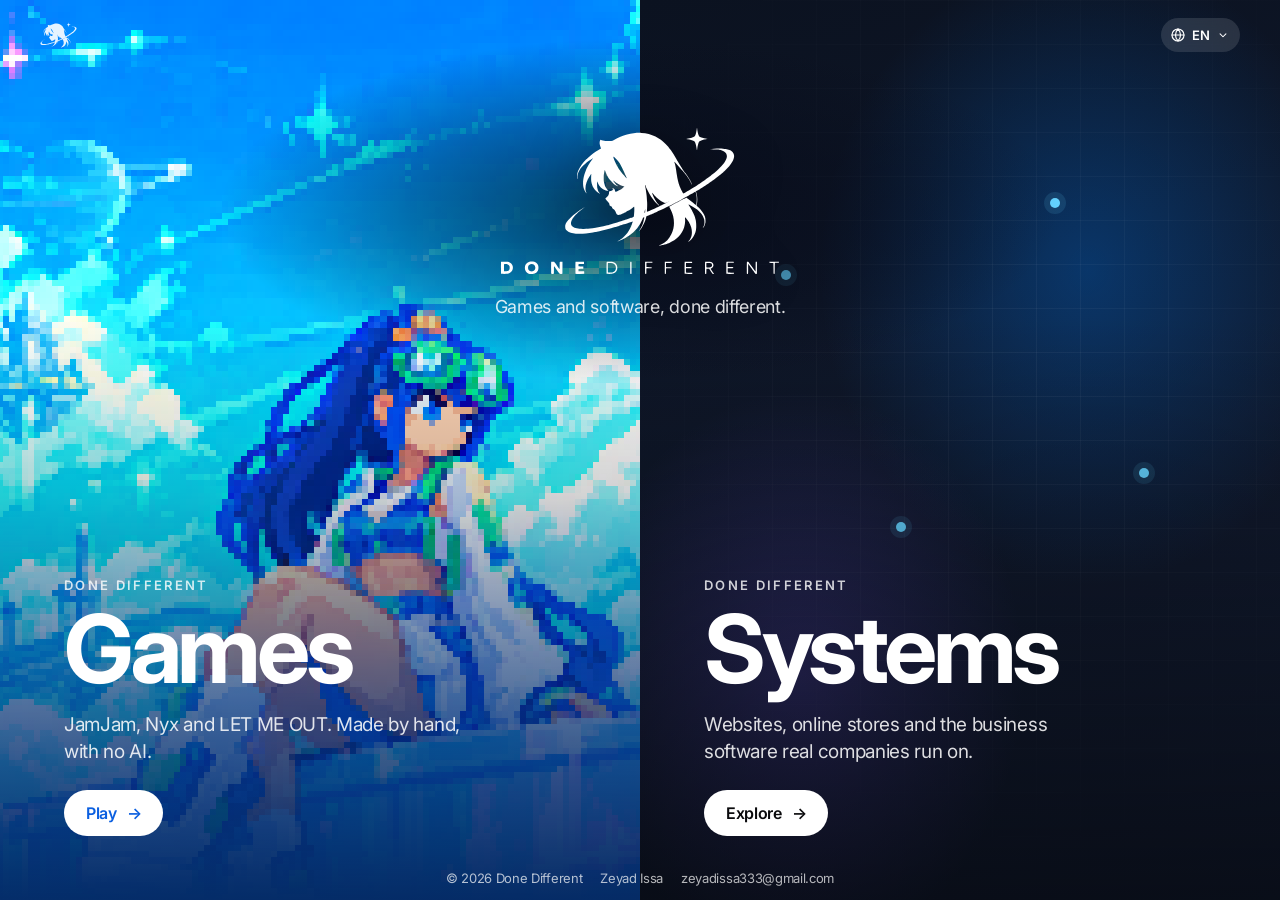
==== index.html @ 12258748 "Initial commit" ====
<!DOCTYPE html>
<html lang="en" dir="ltr">
<head>
<meta charset="utf-8">
<meta name="viewport" content="width=device-width, initial-scale=1">
<title>Done Different — Games and business software</title>
<link rel="alternate" hreflang="en" href="https://donedifferent.net/"><link rel="alternate" hreflang="ar" href="https://donedifferent.net/ar/"><link rel="alternate" hreflang="pl" href="https://donedifferent.net/pl/"><link rel="alternate" hreflang="x-default" href="https://donedifferent.net/"><meta property="og:locale" content="en_US"><meta property="og:locale:alternate" content="ar_AR"><meta property="og:locale:alternate" content="pl_PL"><script type="application/ld+json">{"@context": "https://schema.org", "@type": "ProfessionalService", "name": "Done Different", "url": "https://donedifferent.net/", "image": "https://donedifferent.net/og.png", "email": "zeyadissa333@gmail.com", "founder": {"@type": "Person", "name": "Zeyad Issa", "sameAs": ["https://www.linkedin.com/in/zeyad-issa", "https://github.com/ZiadIssa"]}, "areaServed": "Worldwide", "knowsLanguage": ["en", "ar", "pl"], "sameAs": ["https://www.linkedin.com/in/zeyad-issa", "https://github.com/ZiadIssa", "https://zeissa.itch.io"]}</script><link rel="canonical" href="https://donedifferent.net/">
<meta name="theme-color" content="#0B0B0D">
<meta name="description" content="Done Different is a studio that makes video games and the software real businesses run on. Choose a side: games, or websites and business systems.">
<meta property="og:type" content="website">
<meta property="og:site_name" content="Done Different">
<meta property="og:url" content="https://donedifferent.net/">
<meta property="og:title" content="Done Different — Games and business software">
<meta property="og:description" content="Video games and the software real businesses run on.">
<meta property="og:image" content="https://donedifferent.net/og.png">
<meta property="og:image:width" content="1200">
<meta property="og:image:height" content="630">
<meta property="og:image:alt" content="The Done Different logo">
<meta name="twitter:card" content="summary_large_image">
<meta name="twitter:title" content="Done Different — Games and business software">
<meta name="twitter:description" content="Video games and the software real businesses run on.">
<meta name="twitter:image" content="https://donedifferent.net/og.png">
<link rel="icon" type="image/png" href="[data-uri]">
<link rel="apple-touch-icon" href="apple-touch-icon.png">
<link rel="preconnect" href="https://fonts.googleapis.com"><link rel="preconnect" href="https://fonts.gstatic.com" crossorigin>
<link href="https://fonts.googleapis.com/css2?family=Inter:wght@400;500;600;700&family=Tajawal:wght@500;700&display=swap" rel="stylesheet">
<style>
:root{--ink:#1D1D1F;--ink-2:#6E6E73;--font:-apple-system,BlinkMacSystemFont,"SF Pro Display","Inter","Segoe UI",Roboto,Arial,sans-serif;--ar:"Tajawal","SF Arabic","Segoe UI",sans-serif;--accent:#0071E3}
*{box-sizing:border-box;margin:0;padding:0}
html,body{height:100%}
body{font-family:var(--font);background:#0B0B0D;color:#fff;-webkit-font-smoothing:antialiased;letter-spacing:-0.02em;overflow-x:hidden}
a{color:inherit;text-decoration:none}
.bar{position:fixed;top:0;left:0;right:0;z-index:20;display:flex;align-items:center;justify-content:space-between;padding:18px clamp(18px,4vw,40px)}
.bar .mk{display:inline-flex;align-items:center;gap:10px;color:#fff;opacity:.9}
.bar .mk svg{height:26px;width:auto;aspect-ratio:1567/1102;fill:currentColor}
.doors{position:relative;display:flex;min-height:100vh;min-height:100svh}
.door{position:relative;flex:1;display:flex;flex-direction:column;justify-content:flex-end;padding:clamp(28px,5vw,64px);overflow:hidden;isolation:isolate;transition:flex-grow .8s cubic-bezier(.2,.8,.2,1)}
.doors:hover .door{flex-grow:.8}.doors .door:hover{flex-grow:1.35}
.door::after{content:"";position:absolute;inset:0;z-index:-1;background:linear-gradient(180deg,rgba(0,0,0,0) 35%,rgba(0,0,0,.55));pointer-events:none}
.door .bg{position:absolute;inset:0;z-index:-2;transition:transform 1.4s cubic-bezier(.2,.8,.2,1),filter .8s}
.door:hover .bg{transform:scale(1.05)}
.g .bg{background:linear-gradient(160deg,#0A6FF4,#076BFB 45%,#0B5FE0)}
.g .bg img{position:absolute;inset:0;width:100%;height:100%;object-fit:cover;object-position:62% 40%;image-rendering:pixelated;-webkit-mask-image:linear-gradient(180deg,#000 55%,transparent);mask-image:linear-gradient(180deg,#000 55%,transparent)}
.s .bg{background:radial-gradient(60% 50% at 70% 30%,rgba(0,113,227,.35),transparent 70%),radial-gradient(50% 45% at 25% 75%,rgba(122,90,248,.25),transparent 70%),linear-gradient(165deg,#0B1220,#141E36)}
.s .grid{position:absolute;inset:0;z-index:-1;background-image:linear-gradient(rgba(255,255,255,.05) 1px,transparent 1px),linear-gradient(90deg,rgba(255,255,255,.05) 1px,transparent 1px);background-size:44px 44px;-webkit-mask-image:radial-gradient(70% 60% at 60% 40%,#000,transparent);mask-image:radial-gradient(70% 60% at 60% 40%,#000,transparent)}
.s .nodes{position:absolute;inset:0;z-index:-1}
.s .nodes i{position:absolute;width:10px;height:10px;border-radius:50%;background:#64D2FF;box-shadow:0 0 0 6px rgba(100,210,255,.12);animation:pulse 3s ease-in-out infinite}
@keyframes pulse{50%{transform:scale(1.5);opacity:.6}}
.door small{font-size:13px;font-weight:600;letter-spacing:.18em!important;text-transform:uppercase;opacity:.8}
.door h2{font-size:clamp(48px,7.4vw,104px);font-weight:700;letter-spacing:-0.045em;line-height:1;margin:8px 0 14px}
.door p{font-size:clamp(16px,1.5vw,19px);max-width:34ch;opacity:.86;line-height:1.45}
.door .go{display:inline-flex;align-items:center;gap:10px;margin-top:24px;padding:13px 22px;border-radius:999px;background:#fff;color:#0B0B0D;font-weight:600;font-size:16px;width:fit-content;transition:transform .45s cubic-bezier(.3,1.5,.5,1),box-shadow .4s}
.door .go::after{content:"→";transition:transform .4s cubic-bezier(.3,1.5,.5,1)}
.door:hover .go{transform:translateY(-2px);box-shadow:0 16px 36px -14px rgba(0,0,0,.6)}.door:hover .go::after{transform:translateX(4px)}
.g .go{color:#0B5FE0}
.center{isolation:isolate;position:absolute;left:50%;top:clamp(84px,14vh,150px);transform:translateX(-50%);z-index:5;text-align:center;pointer-events:none;width:min(92vw,560px)}
.center svg{height:clamp(96px,14vw,150px);width:auto;aspect-ratio:2555/1360;fill:#fff;filter:drop-shadow(0 12px 30px rgba(0,0,0,.35));animation:float 6s ease-in-out infinite}
@keyframes float{50%{transform:translateY(-6px)}}
.center::before{content:"";position:absolute;left:50%;top:44%;width:150%;height:180%;transform:translate(-50%,-50%);z-index:-1;background:radial-gradient(closest-side,rgba(6,10,24,.72),rgba(6,10,24,.35) 55%,transparent);pointer-events:none}
.center p{margin-top:16px;font-size:clamp(15px,1.4vw,18px);opacity:.85}
.foot{position:absolute;left:0;right:0;bottom:0;z-index:6;display:flex;justify-content:center;gap:18px;flex-wrap:wrap;padding:14px;font-size:13px;color:rgba(255,255,255,.7)}
.foot a:hover{color:#fff}
.in{animation:rise 1.1s cubic-bezier(.2,.8,.2,1) both}.in.d1{animation-delay:.12s}.in.d2{animation-delay:.24s}
@keyframes rise{from{opacity:0;transform:translateY(22px)}}
/* language dropdown */
.lang-dd{position:relative}
.lang-btn{display:inline-flex;align-items:center;gap:6px;height:34px;padding:0 10px 0 9px;border:0;border-radius:999px;background:rgba(255,255,255,.12);backdrop-filter:blur(12px);-webkit-backdrop-filter:blur(12px);font:inherit;font-size:13px;font-weight:600;color:#fff;cursor:pointer}
.lang-btn svg{width:16px;height:16px;fill:none;stroke:currentColor;stroke-width:1.8;stroke-linecap:round;stroke-linejoin:round}
.lang-btn .chev{width:14px;height:14px;transition:transform .35s}
.lang-dd.open .chev{transform:rotate(180deg)}
.lang-menu{position:absolute;top:calc(100% + 10px);right:0;min-width:180px;padding:6px;border-radius:16px;background:rgba(255,255,255,.97);color:var(--ink);box-shadow:0 24px 50px -20px rgba(0,0,0,.6);opacity:0;transform:translateY(-6px) scale(.97);transform-origin:top right;pointer-events:none;transition:opacity .25s,transform .35s cubic-bezier(.3,1.3,.5,1)}
.lang-dd.open .lang-menu{opacity:1;transform:none;pointer-events:auto}
.lang-menu a{display:flex;justify-content:space-between;gap:16px;padding:10px 12px;border-radius:11px;font-size:15px}
.lang-menu a:hover{background:#F2F2F5}.lang-menu a small{font-size:11.5px;font-weight:600;color:var(--ink-2)}
.lang-menu a[aria-current="true"]{background:#EEF4FF}
.lang-menu a[lang="ar"] span{font-family:var(--ar)}
.foot-lang{display:none}
@media (max-width:760px){
  .doors{flex-direction:column}
  .doors:hover .door,.doors .door:hover{flex-grow:1}
  .door{min-height:56svh;padding-top:120px}
  .center{position:relative;left:auto;top:auto;transform:none;margin:0 auto;padding:96px 0 26px;pointer-events:auto}
  .doors{min-height:0}
  .foot{position:static;background:#0B0B0D}
}
@media (prefers-reduced-motion:reduce){*{animation:none!important;transition:none!important}}
</style>
<script>window.DD_MAIL={"url": ""}</script></head>
<body>
<svg width="0" height="0" style="position:absolute" aria-hidden="true"><defs><symbol id="dd-mark" viewBox="0 0 1567 1102"><path fill="currentColor" fill-rule="evenodd" d="M869.5 1084.1C868.9 1083.0 872.8 1080.0 875.0 1080.0C875.8 1080.0 877.8 1079.3 879.4 1078.5C880.9 1077.7 882.7 1077.0 883.4 1077.0C884.0 1077.0 888.3 1075.0 893.0 1072.7C931.2 1053.5 961.7 1020.9 981.4 978.2C998.2 941.7 1004.3 915.2 1004.4 878.5C1004.5 834.0 995.6 800.1 970.7 750.1L961.5 731.8L964.5 729.4C966.2 728.1 967.9 727.0 968.3 727.0C968.8 727.0 974.6 723.7 981.3 719.8C988.0 715.8 1015.1 701.7 1041.5 688.4C1067.9 675.2 1092.7 662.7 1096.5 660.7C1100.3 658.7 1107.1 655.5 1111.4 653.5C1119.1 650.1 1119.4 650.0 1121.9 651.7C1125.6 654.1 1141.4 666.4 1149.1 672.9C1156.5 679.2 1174.0 693.4 1190.2 706.4C1196.1 711.1 1201.8 715.0 1202.9 715.0C1205.3 715.0 1207.5 706.7 1209.5 689.3C1212.3 665.2 1211.0 640.1 1205.7 617.5C1201.2 598.4 1200.5 596.0 1199.2 596.0C1198.4 596.0 1195.1 597.6 1191.9 599.5C1188.6 601.4 1185.7 603.0 1185.5 603.0C1185.3 603.0 1180.6 605.7 1175.1 609.0C1169.5 612.3 1164.8 615.0 1164.5 615.0C1164.3 615.0 1160.8 616.9 1156.8 619.3C1152.8 621.7 1148.8 623.9 1148.0 624.3C1147.2 624.7 1145.6 625.6 1144.5 626.3C1143.4 627.0 1139.3 629.3 1135.5 631.5C1131.6 633.7 1127.6 636.0 1126.5 636.7C1125.4 637.4 1123.8 638.2 1123.0 638.6C1122.2 639.0 1115.7 642.8 1108.5 647.0C1095.9 654.4 1081.3 662.5 1062.5 672.5C1040.9 683.9 1036.3 686.4 1033.5 688.0C1031.8 689.0 1026.5 691.9 1021.5 694.5C1016.5 697.1 1009.3 701.0 1005.3 703.1C1001.3 705.3 980.9 715.6 959.8 726.1C924.0 744.0 905.5 752.8 873.5 767.0C866.4 770.2 856.2 774.8 851.0 777.3C838.0 783.4 833.0 785.6 822.5 790.0C817.6 792.1 805.2 797.4 795.0 801.8C784.8 806.2 772.5 811.5 767.5 813.5C755.3 818.5 754.2 819.3 753.4 823.7C753.1 825.8 752.2 829.5 751.5 832.0C750.8 834.5 749.5 839.2 748.6 842.5C747.7 845.8 746.3 850.1 745.5 852.0C744.8 853.9 742.8 859.1 741.0 863.5C739.3 867.9 737.3 872.7 736.5 874.2C735.7 875.6 735.0 877.4 735.0 878.1C735.0 879.9 722.0 905.6 715.9 915.8C708.4 928.3 700.5 939.2 692.8 947.4C684.9 955.8 683.1 955.8 689.6 947.4C701.5 932.3 715.1 906.8 721.0 889.0C722.6 883.9 723.5 881.0 727.4 867.5C730.0 858.6 735.0 833.9 735.0 830.0C735.0 827.4 732.6 827.5 727.6 830.3C724.2 832.3 723.3 833.6 719.8 842.5C696.5 901.8 654.7 953.5 596.5 995.1C583.0 1004.7 534.2 1032.0 530.5 1032.0C530.2 1032.0 527.6 1033.1 524.7 1034.5C519.7 1037.0 507.7 1041.8 497.7 1045.5C494.4 1046.6 492.5 1046.9 491.8 1046.2C491.3 1045.7 491.2 1045.0 491.7 1044.7C492.1 1044.5 496.6 1042.1 501.5 1039.5C550.5 1013.7 591.3 966.8 616.1 908.0C621.6 894.8 631.4 866.0 630.6 865.2C630.0 864.7 624.1 866.5 609.0 871.9C591.3 878.1 565.0 887.2 551.0 891.9C536.8 896.7 528.5 899.3 504.5 906.5C497.9 908.5 491.4 910.5 490.0 911.0C488.6 911.5 484.4 912.8 480.5 913.9C476.6 915.0 465.2 918.4 455.0 921.4C444.8 924.4 434.7 927.3 432.5 927.9C430.3 928.4 423.3 930.3 417.0 931.9C364.7 945.8 336.2 952.5 306.0 957.9C296.9 959.5 280.7 962.5 270.0 964.5C227.2 972.3 185.0 976.4 147.5 976.4C99.9 976.3 73.8 972.0 50.8 960.4C26.4 948.1 18.0 936.3 18.0 914.1C18.0 898.1 20.9 889.3 32.1 871.3C46.2 848.8 83.0 812.3 113.8 790.2C116.4 788.3 123.0 783.5 128.5 779.5C164.9 753.1 197.3 731.9 198.9 733.5C199.2 733.9 199.0 734.4 198.4 734.8C180.5 747.1 142.0 777.6 128.0 790.6C123.9 794.5 118.3 799.6 115.7 802.0C113.0 804.4 106.7 811.4 101.6 817.4C76.9 846.8 66.4 872.1 71.3 890.0C76.5 908.8 92.7 920.8 122.5 928.0C142.8 932.9 149.7 933.5 185.5 933.4C219.8 933.2 230.6 932.5 267.0 927.6C299.9 923.2 355.4 912.0 399.5 900.8C403.9 899.7 409.8 898.2 412.5 897.5C415.2 896.8 421.3 895.2 426.0 893.8C430.7 892.4 437.4 890.5 441.0 889.5C455.8 885.4 490.5 875.1 501.5 871.5C503.7 870.8 510.2 868.7 516.0 866.9C531.4 862.2 575.2 847.7 585.0 844.0C589.7 842.3 595.3 840.3 597.5 839.5C604.4 837.2 616.4 833.0 618.5 832.1C619.6 831.6 623.6 830.2 627.5 829.0C641.3 824.5 640.4 825.8 642.0 807.5C644.7 777.4 645.0 771.3 644.9 753.2C644.7 731.9 644.3 730.6 639.2 735.2C636.4 737.8 621.9 748.1 609.0 756.7C604.9 759.4 595.2 765.2 587.5 769.5C579.8 773.7 573.0 777.6 572.5 778.0C570.0 779.9 541.0 794.4 531.4 798.5C514.0 805.9 503.5 808.1 496.1 806.0C487.5 803.6 483.4 798.4 476.9 782.2C470.1 764.9 465.3 758.7 453.8 751.9C446.8 747.8 443.0 743.1 443.0 738.6C443.0 734.0 441.3 732.2 432.0 727.5C421.8 722.2 419.0 718.4 419.0 709.4C418.9 701.5 416.0 696.7 403.1 683.5C390.4 670.7 383.0 661.1 383.0 657.4C383.0 656.2 384.1 654.5 385.4 653.7C393.4 648.4 405.2 635.8 409.9 627.5C415.2 618.2 417.5 605.6 415.1 599.5C414.1 597.1 415.5 594.0 417.5 594.0C419.9 594.0 439.8 587.2 442.7 585.3C452.6 579.2 457.1 573.0 451.7 573.0C450.4 573.0 448.9 573.5 448.2 574.2C446.2 576.2 445.7 574.3 447.2 569.8C449.1 564.1 450.8 564.0 458.9 569.4C465.6 573.8 465.9 574.2 468.9 581.9C470.6 586.3 472.0 591.3 472.0 593.0C472.0 597.5 473.6 597.5 485.6 593.4C497.9 589.3 509.1 583.9 516.5 578.6C519.2 576.6 522.1 575.0 522.9 575.0C525.5 575.0 537.5 566.1 542.3 560.6C545.0 557.5 548.5 554.6 550.5 553.9C552.4 553.2 554.0 552.0 554.0 551.3C554.0 549.8 553.5 549.6 539.0 544.3C514.8 535.6 484.8 518.3 463.3 500.8C452.2 491.8 451.0 493.2 459.5 505.6C466.4 515.7 484.2 535.5 491.0 540.5C496.1 544.3 497.5 547.9 493.5 547.2C490.7 546.7 471.1 534.7 462.2 528.1C454.9 522.6 434.2 501.6 424.7 489.9C408.7 470.4 388.6 431.6 379.4 402.6C377.3 395.7 375.8 400.0 370.4 430.5C367.9 444.1 367.7 447.9 367.6 471.0C367.5 488.7 367.9 498.3 368.8 502.5C375.0 530.7 377.6 539.5 383.0 550.5C388.3 561.2 400.6 578.4 406.6 583.3C414.1 589.6 405.3 589.8 386.5 584.0C351.9 573.1 324.3 546.7 313.3 514.1C307.4 496.4 306.8 498.1 307.4 529.8C307.8 551.3 308.3 558.1 309.9 565.0C314.0 582.9 320.3 597.4 327.7 606.1C334.9 614.6 332.5 615.5 321.6 608.3C301.8 595.4 288.0 581.1 276.3 561.5C263.7 540.2 258.6 525.8 254.4 499.9C252.8 489.7 252.9 454.6 254.6 440.8C255.4 434.8 254.1 434.6 250.3 440.3C248.8 442.7 244.1 449.8 239.9 456.1C215.2 493.0 202.0 531.9 202.0 567.5C202.0 582.7 203.7 590.4 209.5 602.3C213.8 611.2 213.4 613.3 208.3 607.5C200.0 598.0 189.4 577.0 185.2 562.0C179.2 540.5 178.3 505.3 182.9 480.0C187.2 456.7 197.1 423.2 204.6 406.2C205.9 403.2 207.0 400.4 207.0 399.9C207.0 398.5 217.1 377.1 221.0 370.1C224.2 364.4 229.4 355.0 233.4 347.6C237.3 340.4 250.7 320.7 261.2 306.7C274.0 289.6 273.8 289.4 256.1 300.5C222.5 321.6 204.5 335.5 181.7 357.9C162.1 377.1 154.0 388.1 142.9 410.0C131.7 432.2 127.3 455.4 130.3 476.4C131.4 483.6 129.9 483.2 127.4 475.7C126.0 471.6 125.6 467.4 125.7 455.0C125.8 435.4 128.3 423.7 136.9 402.5C138.3 399.2 145.0 385.7 147.2 382.0C158.6 362.4 169.7 346.0 179.3 334.5C185.7 326.8 211.0 299.2 212.0 298.8C212.4 298.6 218.5 293.2 225.6 286.8C251.3 263.5 287.9 237.0 324.0 215.5C333.1 210.1 341.1 205.1 341.9 204.4C343.1 203.3 342.9 202.2 340.5 196.8C329.8 173.1 327.1 146.4 333.9 132.5C337.3 125.7 339.5 124.1 343.2 126.1C347.8 128.6 368.8 133.3 383.0 135.0C393.6 136.3 420.8 136.3 436.2 135.0L448.0 134.0L460.7 127.0C541.4 82.9 631.9 59.4 709.0 62.4C753.9 64.2 799.1 76.0 836.7 95.6C875.2 115.7 898.7 132.8 928.6 162.5C947.4 181.2 958.6 194.5 975.6 218.6C989.9 238.9 1012.5 275.0 1026.3 299.4C1031.2 308.3 1036.5 317.3 1038.0 319.5C1039.5 321.7 1046.1 332.5 1052.8 343.5C1066.5 366.2 1096.2 411.4 1107.6 426.9C1132.3 460.4 1153.7 495.3 1162.6 516.5C1166.5 525.9 1167.2 527.9 1166.8 529.6C1166.3 532.3 1164.8 531.8 1163.8 528.5C1158.8 512.2 1135.1 472.0 1114.7 445.2C1100.8 427.0 1096.6 421.6 1091.7 416.3C1088.8 413.1 1083.7 407.4 1080.5 403.5C1072.5 394.0 1055.6 374.9 1043.5 361.8C1029.9 347.0 1019.4 335.4 1013.9 328.9C1011.3 325.9 1008.9 323.8 1008.5 324.2C1007.7 325.0 1008.3 327.2 1013.6 345.5C1014.9 349.9 1017.7 362.3 1019.9 373.0C1023.6 391.7 1024.7 398.8 1030.5 443.0C1035.6 481.6 1044.3 516.5 1056.7 548.0C1063.3 564.7 1084.8 607.1 1089.7 613.0C1090.6 614.0 1150.7 578.8 1178.7 560.8C1184.1 557.3 1189.4 554.0 1190.5 553.4C1198.8 548.7 1245.0 518.1 1272.5 499.1C1289.8 487.2 1331.7 456.4 1340.0 449.5C1344.1 446.1 1350.2 441.1 1353.6 438.4C1406.4 395.8 1447.4 354.3 1464.7 325.9C1482.8 296.4 1487.1 280.9 1482.7 262.3C1478.8 246.2 1464.9 232.4 1445.0 224.7C1432.2 219.8 1423.5 217.3 1414.0 215.9C1411.0 215.5 1405.8 214.6 1402.5 214.0C1399.2 213.4 1380.8 212.7 1361.5 212.3C1341.9 211.9 1328.3 211.3 1330.5 210.9C1358.5 205.9 1415.9 203.5 1449.4 206.1C1465.1 207.3 1480.9 209.9 1491.5 213.0C1495.3 214.2 1499.9 215.5 1501.7 215.9C1507.1 217.3 1522.2 225.1 1527.8 229.3C1538.2 237.1 1547.1 251.7 1549.1 264.1C1554.7 297.7 1525.3 348.0 1467.9 403.0C1459.0 411.5 1449.4 420.5 1446.4 423.0C1443.5 425.5 1433.3 434.1 1423.8 442.1C1414.3 450.1 1394.6 465.5 1380.0 476.3C1365.4 487.1 1350.6 498.1 1347.0 500.7C1340.6 505.5 1294.4 536.1 1269.0 552.5C1253.1 562.8 1221.0 582.5 1212.7 587.1C1209.6 588.8 1205.8 591.4 1204.4 592.7L1201.7 595.1L1203.9 596.6C1205.0 597.4 1206.0 599.1 1206.0 600.3C1206.0 601.5 1206.6 604.5 1207.4 607.0C1213.6 626.8 1215.2 636.8 1215.8 660.0C1216.3 683.2 1215.3 696.0 1211.5 710.3C1210.1 715.6 1209.0 720.5 1209.0 721.0C1209.0 721.5 1212.9 725.6 1217.8 730.2C1239.9 751.1 1253.5 766.3 1263.8 781.9C1284.6 813.1 1290.5 830.3 1290.4 859.0C1290.3 875.9 1290.2 876.3 1285.2 892.5C1281.9 903.4 1273.9 918.1 1268.7 923.3C1264.6 927.3 1264.3 925.9 1267.9 920.0C1269.6 917.2 1271.0 914.8 1271.0 914.5C1271.0 914.3 1272.3 911.3 1274.0 907.8C1279.8 895.5 1280.2 893.4 1280.7 876.0C1281.4 852.9 1279.6 845.1 1266.8 818.0C1260.6 804.7 1253.9 795.8 1238.1 779.7C1225.5 766.8 1217.2 759.5 1207.2 752.6C1198.1 746.3 1167.0 727.6 1155.0 721.3C1148.7 717.9 1142.1 714.4 1140.3 713.4C1136.2 711.0 1135.0 712.2 1137.8 715.9C1139.7 718.4 1158.3 748.8 1164.3 759.0C1168.2 765.8 1176.5 782.8 1186.2 804.0C1189.8 811.8 1190.8 814.3 1192.6 820.5C1193.5 823.8 1194.9 828.3 1195.6 830.5C1196.2 832.7 1197.5 837.2 1198.3 840.5C1199.2 843.8 1200.3 848.3 1200.9 850.6C1207.1 874.4 1208.7 923.3 1204.0 943.5C1196.9 973.6 1192.3 984.9 1178.6 1006.0C1168.8 1021.1 1161.9 1029.1 1151.1 1038.2C1141.3 1046.4 1135.6 1049.9 1134.3 1048.6C1133.9 1048.2 1134.0 1047.6 1134.5 1047.2C1136.9 1045.5 1147.9 1032.1 1150.7 1027.4C1162.5 1007.8 1167.0 990.6 1167.0 964.3C1167.0 931.5 1158.7 903.4 1139.2 870.5C1129.2 853.7 1106.5 825.3 1104.5 827.2C1104.1 827.6 1104.4 835.7 1105.0 845.2C1106.1 860.4 1106.1 864.3 1104.6 877.0C1102.6 894.3 1099.0 912.6 1095.5 922.5C1074.3 983.1 1027.7 1030.9 961.5 1059.9C958.8 1061.1 955.1 1062.7 953.5 1063.4C951.9 1064.2 948.7 1065.4 946.5 1066.3C944.3 1067.1 940.7 1068.5 938.5 1069.3C934.6 1070.8 927.0 1073.2 922.0 1074.4C920.6 1074.8 916.1 1076.0 912.0 1077.1C904.4 1079.1 895.6 1080.8 880.0 1083.5C869.8 1085.3 870.3 1085.2 869.5 1084.1ZM742.5 783.9C743.9 782.6 744.5 757.1 743.2 755.8C742.5 755.1 741.9 756.0 741.5 758.6C740.5 764.5 737.1 781.2 736.4 783.9C735.7 786.1 735.9 786.2 738.6 785.6C740.2 785.2 742.0 784.4 742.5 783.9ZM765.8 775.5C768.7 774.1 771.2 773.0 771.5 773.0C773.5 773.0 854.1 736.7 869.0 729.0C872.0 727.5 884.2 721.8 896.0 716.4C919.2 705.9 952.3 689.3 952.8 687.9C953.0 687.4 954.0 687.0 955.0 687.0C956.0 687.0 957.2 686.5 957.5 686.0C958.3 684.7 955.5 684.7 953.2 686.0C950.7 687.3 940.7 691.7 932.0 695.3L924.5 698.3L916.5 695.5C906.8 692.1 898.7 688.2 889.7 682.4C879.1 675.6 857.1 659.0 848.2 651.1C840.7 644.5 819.3 621.5 810.7 610.8C806.9 606.0 804.1 604.4 805.5 607.8C805.9 608.7 807.3 612.9 808.7 617.0C814.3 633.8 820.7 648.1 828.9 661.8C832.1 667.2 836.5 674.7 838.8 678.7C844.4 688.3 857.0 705.1 864.3 712.7C867.5 716.1 870.0 719.4 869.8 720.1C868.9 722.7 849.1 704.5 828.2 681.8C808.4 660.2 784.1 622.2 764.7 582.5C757.2 567.2 750.0 551.3 750.0 549.9C750.0 549.5 748.6 546.2 747.0 542.7C745.4 539.1 744.0 535.7 744.0 535.2C744.0 534.7 743.3 533.6 742.4 532.9C740.9 531.7 740.8 531.9 741.2 535.5C741.5 537.7 742.7 543.8 744.0 549.0C746.6 560.2 748.8 572.5 750.0 583.0C750.5 587.1 751.4 593.2 751.9 596.5C756.8 626.1 757.9 637.0 761.1 691.9C762.3 712.4 761.7 739.0 759.3 769.9C758.9 774.9 759.1 778.0 759.7 778.0C760.2 778.0 763.0 776.9 765.8 775.5ZM576.0 470.9C575.5 469.2 574.7 467.3 574.2 466.7C573.7 466.0 572.3 463.0 571.0 460.0C569.8 457.0 567.7 452.2 566.4 449.5C560.7 436.9 558.0 430.8 558.0 430.4C558.0 430.1 555.1 423.9 551.6 416.7C548.1 409.4 544.3 401.5 543.2 399.0C542.1 396.5 539.3 390.2 537.0 385.0C534.6 379.8 532.4 375.1 532.0 374.5C531.6 373.9 528.6 368.6 525.5 362.5C507.8 328.6 491.3 307.1 468.7 288.3C464.2 284.5 459.8 280.7 458.8 279.8C457.8 278.8 456.5 278.0 456.0 278.0C452.6 278.0 459.4 300.8 469.1 321.7C471.2 326.3 473.9 332.3 475.2 335.2C478.6 343.3 488.7 362.4 493.4 369.8C495.8 373.5 498.7 378.3 499.8 380.6C504.2 389.3 530.1 423.7 546.4 442.5C552.5 449.6 568.6 467.4 572.7 471.7C575.8 474.9 577.0 474.6 576.0 470.9ZM1211.7 215.8C1211.4 214.5 1209.9 205.8 1208.5 196.5C1205.4 176.4 1200.3 157.4 1195.2 147.0C1191.7 139.8 1191.2 139.3 1184.5 135.8C1173.1 129.7 1147.9 122.6 1130.0 120.5C1121.1 119.5 1119.0 118.9 1119.0 117.5C1119.0 116.6 1120.7 115.9 1123.8 115.5C1133.9 114.2 1153.7 109.7 1165.8 106.1C1180.9 101.5 1185.4 99.6 1189.8 96.3C1197.6 90.4 1206.3 62.8 1210.4 31.1C1211.3 24.2 1212.3 18.4 1212.6 18.1C1213.7 17.0 1215.0 20.7 1215.0 25.0C1215.0 34.1 1221.3 65.0 1225.4 76.5C1231.0 92.4 1233.3 95.6 1242.0 100.0C1252.0 105.1 1288.9 114.9 1298.3 115.0C1300.0 115.1 1302.8 115.7 1304.5 116.4L1307.5 117.8L1305.0 118.7C1303.6 119.3 1299.6 120.0 1296.0 120.4C1270.6 123.2 1239.3 133.7 1233.1 141.6C1225.8 150.8 1216.9 186.0 1214.8 213.9C1214.5 217.9 1212.5 219.1 1211.7 215.8Z"/></symbol><symbol id="dd-word" viewBox="0 0 2555 150"><path fill="currentColor" fill-rule="evenodd" d="M278.0 131.1C258.5 126.0 242.4 110.9 236.8 92.6C234.3 84.3 233.9 69.8 236.0 61.0C243.9 27.8 283.1 9.3 319.8 21.6C333.7 26.2 348.6 39.2 353.8 51.2C359.7 65.2 359.1 87.4 352.4 101.7C349.4 108.0 339.2 118.8 331.7 123.7C319.0 132.0 294.2 135.4 278.0 131.1ZM18.7 130.3C17.7 129.4 17.8 21.0 18.8 21.0C39.9 20.5 76.7 21.0 80.9 21.9C90.5 23.9 104.1 31.1 110.6 37.6C136.4 63.4 128.9 107.2 96.0 123.4C82.3 130.1 76.4 131.0 46.0 131.0C31.4 131.0 19.0 130.7 18.7 130.3ZM473.2 129.7C472.1 128.4 472.4 22.8 473.5 21.0C474.0 20.2 497.1 20.6 499.7 21.5C501.1 22.0 515.9 41.6 526.5 57.0C536.7 71.9 546.8 85.3 548.6 86.3C549.8 87.0 550.0 82.5 550.0 54.6C550.0 16.3 548.5 19.8 564.7 20.2L575.5 20.5L575.5 75.5L575.5 130.5L563.3 130.8C554.3 131.0 550.9 130.7 550.1 129.8C547.4 126.4 524.8 95.5 519.5 88.0C507.9 71.3 500.7 62.0 499.5 62.0C498.4 62.0 498.1 68.5 498.1 95.6C498.1 114.0 497.8 129.6 497.5 130.1C496.5 131.5 474.4 131.2 473.2 129.7ZM693.7 129.6C693.4 128.7 693.1 104.3 693.0 75.2C693.0 30.7 693.2 22.1 694.4 21.1C696.5 19.3 768.5 19.7 770.0 21.5C770.7 22.3 771.0 26.4 770.8 32.1L770.5 41.5L746.5 41.8C733.3 41.9 722.2 42.4 721.7 42.9C720.7 43.9 720.2 60.7 721.1 62.2C721.5 62.8 730.7 63.5 743.1 63.8L764.5 64.5L764.5 74.5L764.5 84.5L743.0 85.0L721.5 85.5L720.9 95.5C720.6 101.0 720.6 106.1 720.8 106.8C721.1 107.7 727.1 108.0 746.0 108.0C766.0 108.0 771.0 108.3 771.9 109.4C772.7 110.3 773.0 114.2 772.8 120.6L772.5 130.5L733.4 130.8C699.7 131.0 694.1 130.8 693.7 129.6ZM975.7 130.3C974.3 129.0 974.9 23.3 976.2 22.3C978.5 20.4 1015.5 19.8 1025.0 21.4C1055.5 26.6 1073.1 46.1 1073.2 74.9C1073.3 99.3 1060.8 118.3 1039.8 125.7C1026.8 130.3 1021.4 131.0 998.5 131.0C986.3 131.0 976.0 130.7 975.7 130.3ZM1190.5 130.0C1189.5 128.3 1189.1 24.7 1190.2 22.8C1191.3 20.6 1199.2 20.3 1200.9 22.4C1201.7 23.3 1201.9 38.5 1201.8 77.1L1201.5 130.5L1196.3 130.8C1193.4 131.0 1190.9 130.6 1190.5 130.0ZM1325.1 129.6C1324.3 128.7 1324.1 113.5 1324.2 74.9L1324.5 21.5L1356.0 21.0C1373.3 20.7 1388.3 20.8 1389.2 21.2C1391.7 22.4 1392.4 25.8 1390.6 28.5L1389.0 31.0L1363.5 31.0C1346.5 31.0 1337.9 31.4 1337.5 32.1C1336.6 33.5 1336.6 67.6 1337.5 68.9C1337.9 69.6 1345.8 70.0 1360.4 70.0C1384.1 70.0 1385.0 70.2 1385.0 75.0C1385.0 79.8 1384.1 80.0 1361.2 80.0C1348.1 80.0 1339.1 80.4 1337.9 81.1C1336.0 82.1 1335.9 83.1 1336.1 105.5C1336.1 118.4 1335.9 129.3 1335.5 129.9C1334.6 131.5 1326.5 131.2 1325.1 129.6ZM1503.5 129.8C1503.2 129.1 1503.1 104.4 1503.2 75.0L1503.5 21.5L1536.0 21.5L1568.5 21.5L1568.8 25.1C1569.0 27.2 1568.6 29.1 1567.7 29.8C1566.8 30.6 1558.1 31.1 1540.4 31.2L1514.5 31.5L1514.3 49.0C1514.3 58.6 1514.4 67.3 1514.7 68.2C1515.1 69.8 1517.3 70.0 1539.3 70.2L1563.5 70.5L1563.5 75.0L1563.5 79.5L1539.8 80.0C1526.8 80.3 1515.8 80.8 1515.4 81.2C1515.0 81.6 1514.5 92.4 1514.3 105.2C1514.1 118.0 1513.7 129.1 1513.5 129.8C1513.2 130.5 1511.3 131.0 1508.5 131.0C1505.8 131.0 1503.7 130.5 1503.5 129.8ZM1683.6 130.1C1682.5 128.4 1682.9 22.7 1684.0 21.6C1685.4 20.2 1748.9 20.6 1750.7 22.1C1752.5 23.7 1752.3 26.4 1750.2 28.9C1748.6 30.9 1747.6 31.0 1722.0 31.3L1695.5 31.5L1695.2 48.9C1695.0 61.2 1695.3 66.7 1696.1 67.7C1697.1 68.9 1701.4 69.1 1720.8 68.9C1739.8 68.8 1744.4 69.0 1745.1 70.1C1746.3 72.0 1746.2 74.7 1745.0 77.1C1744.0 78.9 1742.6 79.0 1720.7 79.0C1703.9 79.0 1697.1 79.3 1696.2 80.2C1694.7 81.7 1694.5 116.7 1696.0 119.0C1696.8 120.3 1701.1 120.5 1724.2 120.5L1751.5 120.5L1752.4 123.2C1753.1 125.1 1753.0 126.7 1752.2 128.5L1751.0 131.0L1717.6 131.0C1699.2 131.0 1683.9 130.6 1683.6 130.1ZM1868.6 129.5C1867.7 127.0 1867.9 23.7 1868.9 22.1C1869.6 21.1 1874.4 20.8 1893.1 20.9C1915.0 21.1 1916.9 21.2 1923.4 23.5C1939.9 29.3 1948.0 45.8 1942.4 62.3C1940.8 67.1 1932.8 77.0 1930.5 77.0C1929.8 77.0 1928.7 77.6 1928.1 78.3C1927.5 79.1 1925.2 80.3 1922.9 81.0C1917.7 82.7 1917.1 84.4 1920.2 87.8C1922.3 90.2 1926.3 95.9 1940.7 117.3C1943.0 120.7 1945.8 124.7 1946.9 126.2C1950.3 130.5 1949.7 131.1 1942.3 130.8L1935.5 130.5L1924.5 113.8C1918.5 104.6 1911.7 94.2 1909.5 90.8L1905.5 84.5L1894.5 84.2C1888.5 84.1 1882.8 84.4 1882.0 85.0C1880.8 85.8 1880.4 89.9 1880.0 108.2L1879.5 130.5L1874.4 130.8C1870.4 131.0 1869.1 130.7 1868.6 129.5ZM2062.2 129.8C2060.8 128.4 2060.4 24.4 2061.9 22.2C2063.0 20.4 2126.5 20.3 2128.6 22.1C2130.5 23.7 2130.4 27.4 2128.2 29.3C2126.8 30.6 2122.6 30.9 2100.6 31.0C2086.4 31.0 2074.4 31.3 2074.0 31.5C2073.4 31.9 2073.8 66.9 2074.4 67.7C2074.4 67.8 2085.0 68.0 2097.9 68.2C2119.3 68.6 2121.4 68.8 2122.6 70.5C2124.4 73.0 2124.4 75.5 2122.4 77.4C2121.1 78.8 2117.5 79.0 2098.5 79.0C2079.4 79.0 2075.9 79.2 2074.6 80.6C2073.2 82.0 2073.0 84.5 2073.6 100.3C2073.9 110.3 2074.5 118.9 2075.0 119.3C2075.4 119.8 2088.1 120.2 2103.1 120.3L2130.5 120.5L2130.5 125.5L2130.5 130.5L2097.0 130.8C2071.7 131.0 2063.1 130.7 2062.2 129.8ZM2247.6 129.4C2246.3 126.0 2246.9 22.0 2248.2 21.6C2248.9 21.3 2251.5 20.9 2253.9 20.7C2258.0 20.2 2258.7 20.4 2261.4 23.4C2266.1 28.3 2291.5 62.9 2323.5 107.8C2324.4 109.0 2325.5 110.0 2326.0 110.0C2326.6 110.0 2327.0 93.3 2327.0 66.2C2327.0 33.5 2327.3 22.1 2328.2 21.2C2329.8 19.6 2336.5 19.7 2337.9 21.4C2338.7 22.3 2338.9 37.6 2338.8 76.6L2338.5 130.5L2332.3 130.8L2326.2 131.1L2320.7 123.8C2317.8 119.8 2311.5 111.1 2307.0 104.5C2297.9 91.5 2284.1 72.5 2272.1 56.3C2267.9 50.7 2263.7 45.0 2262.7 43.5C2261.7 42.1 2260.5 41.2 2260.0 41.5C2259.5 41.8 2259.1 60.7 2259.0 85.2C2259.0 115.2 2258.6 128.7 2257.9 129.7C2256.3 131.6 2248.4 131.4 2247.6 129.4ZM2489.7 130.3C2489.3 130.0 2488.9 113.0 2488.9 92.6C2488.8 72.2 2488.5 50.1 2488.1 43.5L2487.5 31.5L2470.6 31.2C2460.2 31.1 2453.1 30.5 2452.3 29.9C2450.7 28.5 2450.6 22.4 2452.1 21.4C2452.9 20.9 2502.5 20.7 2537.3 21.0C2537.7 21.0 2538.0 23.1 2537.8 25.8L2537.5 30.5L2520.1 30.8C2510.5 30.9 2502.2 31.4 2501.6 31.9C2500.8 32.5 2500.4 48.4 2500.2 81.2C2500.0 107.7 2499.6 129.8 2499.3 130.2C2498.8 131.2 2490.6 131.2 2489.7 130.3ZM1028.0 117.3C1047.4 112.0 1058.6 98.5 1059.8 79.2C1061.1 56.3 1051.2 40.6 1031.0 33.7C1023.9 31.3 990.9 30.0 988.5 32.0C987.2 33.1 987.0 39.1 987.0 75.4C987.0 101.7 987.4 118.0 988.0 118.6C989.5 120.1 1021.5 119.2 1028.0 117.3ZM305.6 107.6C322.1 103.2 331.5 87.8 328.9 69.6C325.0 42.1 293.5 31.5 272.9 50.7C265.9 57.3 263.5 63.4 263.5 75.0C263.5 92.2 270.9 102.7 286.3 107.5C291.8 109.3 299.3 109.3 305.6 107.6ZM78.4 105.3C84.5 103.1 91.0 96.8 94.1 90.4C96.1 86.2 96.4 83.9 96.5 74.5C96.5 63.5 96.5 63.5 92.8 57.9C85.1 46.0 73.8 41.4 54.0 42.2L45.5 42.5L45.2 74.0C45.1 91.3 45.2 106.1 45.5 106.9C46.3 109.0 71.7 107.8 78.4 105.3ZM1917.1 71.5C1929.2 67.2 1934.9 54.1 1929.7 42.6C1927.5 37.9 1926.4 36.7 1921.8 34.3C1916.7 31.7 1915.7 31.6 1899.7 31.2C1887.5 30.9 1882.6 31.1 1881.5 32.0C1880.3 33.0 1880.0 36.6 1880.0 51.5C1880.0 61.6 1880.3 70.5 1880.6 71.4C1881.5 73.7 1910.7 73.7 1917.1 71.5Z"/></symbol><symbol id="dd-full" viewBox="0 0 2555 1360"><path fill="currentColor" fill-rule="evenodd" d="M278.0 1341.1C258.5 1336.0 242.4 1320.9 236.8 1302.6C234.3 1294.3 233.9 1279.8 236.0 1271.0C243.9 1237.8 283.1 1219.3 319.8 1231.6C333.7 1236.2 348.6 1249.2 353.8 1261.2C359.7 1275.2 359.1 1297.4 352.4 1311.7C349.4 1318.0 339.2 1328.8 331.7 1333.7C319.0 1342.0 294.2 1345.4 278.0 1341.1ZM18.7 1340.3C17.7 1339.4 17.8 1231.0 18.8 1231.0C39.9 1230.5 76.7 1231.0 80.9 1231.9C90.5 1233.9 104.1 1241.1 110.6 1247.6C136.4 1273.4 128.9 1317.2 96.0 1333.4C82.3 1340.1 76.4 1341.0 46.0 1341.0C31.4 1341.0 19.0 1340.7 18.7 1340.3ZM473.2 1339.7C472.1 1338.4 472.4 1232.8 473.5 1231.0C474.0 1230.2 497.1 1230.6 499.7 1231.5C501.1 1232.0 515.9 1251.6 526.5 1267.0C536.7 1281.9 546.8 1295.3 548.6 1296.3C549.8 1297.0 550.0 1292.5 550.0 1264.6C550.0 1226.3 548.5 1229.8 564.7 1230.2L575.5 1230.5L575.5 1285.5L575.5 1340.5L563.3 1340.8C554.3 1341.0 550.9 1340.7 550.1 1339.8C547.4 1336.4 524.8 1305.5 519.5 1298.0C507.9 1281.3 500.7 1272.0 499.5 1272.0C498.4 1272.0 498.1 1278.5 498.1 1305.6C498.1 1324.0 497.8 1339.6 497.5 1340.1C496.5 1341.5 474.4 1341.2 473.2 1339.7ZM693.7 1339.6C693.4 1338.7 693.1 1314.3 693.0 1285.2C693.0 1240.7 693.2 1232.1 694.4 1231.1C696.5 1229.3 768.5 1229.7 770.0 1231.5C770.7 1232.3 771.0 1236.4 770.8 1242.1L770.5 1251.5L746.5 1251.8C733.3 1251.9 722.2 1252.4 721.7 1252.9C720.7 1253.9 720.2 1270.7 721.1 1272.2C721.5 1272.8 730.7 1273.5 743.1 1273.8L764.5 1274.5L764.5 1284.5L764.5 1294.5L743.0 1295.0L721.5 1295.5L720.9 1305.5C720.6 1311.0 720.6 1316.1 720.8 1316.8C721.1 1317.7 727.1 1318.0 746.0 1318.0C766.0 1318.0 771.0 1318.3 771.9 1319.4C772.7 1320.3 773.0 1324.2 772.8 1330.6L772.5 1340.5L733.4 1340.8C699.7 1341.0 694.1 1340.8 693.7 1339.6ZM975.7 1340.3C974.3 1339.0 974.9 1233.3 976.2 1232.3C978.5 1230.4 1015.5 1229.8 1025.0 1231.4C1055.5 1236.6 1073.1 1256.1 1073.2 1284.9C1073.3 1309.3 1060.8 1328.3 1039.8 1335.7C1026.8 1340.3 1021.4 1341.0 998.5 1341.0C986.3 1341.0 976.0 1340.7 975.7 1340.3ZM1190.5 1340.0C1189.5 1338.3 1189.1 1234.7 1190.2 1232.8C1191.3 1230.6 1199.2 1230.3 1200.9 1232.4C1201.7 1233.3 1201.9 1248.5 1201.8 1287.1L1201.5 1340.5L1196.3 1340.8C1193.4 1341.0 1190.9 1340.6 1190.5 1340.0ZM1325.1 1339.6C1324.3 1338.7 1324.1 1323.5 1324.2 1284.9L1324.5 1231.5L1356.0 1231.0C1373.3 1230.7 1388.3 1230.8 1389.2 1231.2C1391.7 1232.4 1392.4 1235.8 1390.6 1238.5L1389.0 1241.0L1363.5 1241.0C1346.5 1241.0 1337.9 1241.4 1337.5 1242.1C1336.6 1243.5 1336.6 1277.6 1337.5 1278.9C1337.9 1279.6 1345.8 1280.0 1360.4 1280.0C1384.1 1280.0 1385.0 1280.2 1385.0 1285.0C1385.0 1289.8 1384.1 1290.0 1361.2 1290.0C1348.1 1290.0 1339.1 1290.4 1337.9 1291.1C1336.0 1292.1 1335.9 1293.1 1336.1 1315.5C1336.1 1328.4 1335.9 1339.3 1335.5 1339.9C1334.6 1341.5 1326.5 1341.2 1325.1 1339.6ZM1503.5 1339.8C1503.2 1339.1 1503.1 1314.4 1503.2 1285.0L1503.5 1231.5L1536.0 1231.5L1568.5 1231.5L1568.8 1235.1C1569.0 1237.2 1568.6 1239.1 1567.7 1239.8C1566.8 1240.6 1558.1 1241.1 1540.4 1241.2L1514.5 1241.5L1514.3 1259.0C1514.3 1268.6 1514.4 1277.3 1514.7 1278.2C1515.1 1279.8 1517.3 1280.0 1539.3 1280.2L1563.5 1280.5L1563.5 1285.0L1563.5 1289.5L1539.8 1290.0C1526.8 1290.3 1515.8 1290.8 1515.4 1291.2C1515.0 1291.6 1514.5 1302.4 1514.3 1315.2C1514.1 1328.0 1513.7 1339.1 1513.5 1339.8C1513.2 1340.5 1511.3 1341.0 1508.5 1341.0C1505.8 1341.0 1503.7 1340.5 1503.5 1339.8ZM1683.6 1340.1C1682.5 1338.4 1682.9 1232.7 1684.0 1231.6C1685.4 1230.2 1748.9 1230.6 1750.7 1232.1C1752.5 1233.7 1752.3 1236.4 1750.2 1238.9C1748.6 1240.9 1747.6 1241.0 1722.0 1241.3L1695.5 1241.5L1695.2 1258.9C1695.0 1271.2 1695.3 1276.7 1696.1 1277.7C1697.1 1278.9 1701.4 1279.1 1720.8 1278.9C1739.8 1278.8 1744.4 1279.0 1745.1 1280.1C1746.3 1282.0 1746.2 1284.7 1745.0 1287.1C1744.0 1288.9 1742.6 1289.0 1720.7 1289.0C1703.9 1289.0 1697.1 1289.3 1696.2 1290.2C1694.7 1291.7 1694.5 1326.7 1696.0 1329.0C1696.8 1330.3 1701.1 1330.5 1724.2 1330.5L1751.5 1330.5L1752.4 1333.2C1753.1 1335.1 1753.0 1336.7 1752.2 1338.5L1751.0 1341.0L1717.6 1341.0C1699.2 1341.0 1683.9 1340.6 1683.6 1340.1ZM1868.6 1339.5C1867.7 1337.0 1867.9 1233.7 1868.9 1232.1C1869.6 1231.1 1874.4 1230.8 1893.1 1230.9C1915.0 1231.1 1916.9 1231.2 1923.4 1233.5C1939.9 1239.3 1948.0 1255.8 1942.4 1272.3C1940.8 1277.1 1932.8 1287.0 1930.5 1287.0C1929.8 1287.0 1928.7 1287.6 1928.1 1288.3C1927.5 1289.1 1925.2 1290.3 1922.9 1291.0C1917.7 1292.7 1917.1 1294.4 1920.2 1297.8C1922.3 1300.2 1926.3 1305.9 1940.7 1327.3C1943.0 1330.7 1945.8 1334.7 1946.9 1336.2C1950.3 1340.5 1949.7 1341.1 1942.3 1340.8L1935.5 1340.5L1924.5 1323.8C1918.5 1314.6 1911.7 1304.2 1909.5 1300.8L1905.5 1294.5L1894.5 1294.2C1888.5 1294.1 1882.8 1294.4 1882.0 1295.0C1880.8 1295.8 1880.4 1299.9 1880.0 1318.2L1879.5 1340.5L1874.4 1340.8C1870.4 1341.0 1869.1 1340.7 1868.6 1339.5ZM2062.2 1339.8C2060.8 1338.4 2060.4 1234.4 2061.9 1232.2C2063.0 1230.4 2126.5 1230.3 2128.6 1232.1C2130.5 1233.7 2130.4 1237.4 2128.2 1239.3C2126.8 1240.6 2122.6 1240.9 2100.6 1241.0C2086.4 1241.0 2074.4 1241.3 2074.0 1241.5C2073.4 1241.9 2073.8 1276.9 2074.4 1277.7C2074.4 1277.8 2085.0 1278.0 2097.9 1278.2C2119.3 1278.6 2121.4 1278.8 2122.6 1280.5C2124.4 1283.0 2124.4 1285.5 2122.4 1287.4C2121.1 1288.8 2117.5 1289.0 2098.5 1289.0C2079.4 1289.0 2075.9 1289.2 2074.6 1290.6C2073.2 1292.0 2073.0 1294.5 2073.6 1310.3C2073.9 1320.3 2074.5 1328.9 2075.0 1329.3C2075.4 1329.8 2088.1 1330.2 2103.1 1330.3L2130.5 1330.5L2130.5 1335.5L2130.5 1340.5L2097.0 1340.8C2071.7 1341.0 2063.1 1340.7 2062.2 1339.8ZM2247.6 1339.4C2246.3 1336.0 2246.9 1232.0 2248.2 1231.6C2248.9 1231.3 2251.5 1230.9 2253.9 1230.7C2258.0 1230.2 2258.7 1230.4 2261.4 1233.4C2266.1 1238.3 2291.5 1272.9 2323.5 1317.8C2324.4 1319.0 2325.5 1320.0 2326.0 1320.0C2326.6 1320.0 2327.0 1303.3 2327.0 1276.2C2327.0 1243.5 2327.3 1232.1 2328.2 1231.2C2329.8 1229.6 2336.5 1229.7 2337.9 1231.4C2338.7 1232.3 2338.9 1247.6 2338.8 1286.6L2338.5 1340.5L2332.3 1340.8L2326.2 1341.1L2320.7 1333.8C2317.8 1329.8 2311.5 1321.1 2307.0 1314.5C2297.9 1301.5 2284.1 1282.5 2272.1 1266.3C2267.9 1260.7 2263.7 1255.0 2262.7 1253.5C2261.7 1252.1 2260.5 1251.2 2260.0 1251.5C2259.5 1251.8 2259.1 1270.7 2259.0 1295.2C2259.0 1325.2 2258.6 1338.7 2257.9 1339.7C2256.3 1341.6 2248.4 1341.4 2247.6 1339.4ZM2489.7 1340.3C2489.3 1340.0 2488.9 1323.0 2488.9 1302.6C2488.8 1282.2 2488.5 1260.1 2488.1 1253.5L2487.5 1241.5L2470.6 1241.2C2460.2 1241.1 2453.1 1240.5 2452.3 1239.9C2450.7 1238.5 2450.6 1232.4 2452.1 1231.4C2452.9 1230.9 2502.5 1230.7 2537.3 1231.0C2537.7 1231.0 2538.0 1233.1 2537.8 1235.8L2537.5 1240.5L2520.1 1240.8C2510.5 1240.9 2502.2 1241.4 2501.6 1241.9C2500.8 1242.5 2500.4 1258.4 2500.2 1291.2C2500.0 1317.7 2499.6 1339.8 2499.3 1340.2C2498.8 1341.2 2490.6 1341.2 2489.7 1340.3ZM1028.0 1327.3C1047.4 1322.0 1058.6 1308.5 1059.8 1289.2C1061.1 1266.3 1051.2 1250.6 1031.0 1243.7C1023.9 1241.3 990.9 1240.0 988.5 1242.0C987.2 1243.1 987.0 1249.1 987.0 1285.4C987.0 1311.7 987.4 1328.0 988.0 1328.6C989.5 1330.1 1021.5 1329.2 1028.0 1327.3ZM305.6 1317.6C322.1 1313.2 331.5 1297.8 328.9 1279.6C325.0 1252.1 293.5 1241.5 272.9 1260.7C265.9 1267.3 263.5 1273.4 263.5 1285.0C263.5 1302.2 270.9 1312.7 286.3 1317.5C291.8 1319.3 299.3 1319.3 305.6 1317.6ZM78.4 1315.3C84.5 1313.1 91.0 1306.8 94.1 1300.4C96.1 1296.2 96.4 1293.9 96.5 1284.5C96.5 1273.5 96.5 1273.5 92.8 1267.9C85.1 1256.0 73.8 1251.4 54.0 1252.2L45.5 1252.5L45.2 1284.0C45.1 1301.3 45.2 1316.1 45.5 1316.9C46.3 1319.0 71.7 1317.8 78.4 1315.3ZM1917.1 1281.5C1929.2 1277.2 1934.9 1264.1 1929.7 1252.6C1927.5 1247.9 1926.4 1246.7 1921.8 1244.3C1916.7 1241.7 1915.7 1241.6 1899.7 1241.2C1887.5 1240.9 1882.6 1241.1 1881.5 1242.0C1880.3 1243.0 1880.0 1246.6 1880.0 1261.5C1880.0 1271.6 1880.3 1280.5 1880.6 1281.4C1881.5 1283.7 1910.7 1283.7 1917.1 1281.5ZM1451.5 1084.1C1450.9 1083.0 1454.8 1080.0 1457.0 1080.0C1457.8 1080.0 1459.8 1079.3 1461.4 1078.5C1462.9 1077.7 1464.7 1077.0 1465.4 1077.0C1466.0 1077.0 1470.3 1075.0 1475.0 1072.7C1513.2 1053.5 1543.7 1020.9 1563.4 978.2C1580.2 941.7 1586.3 915.2 1586.4 878.5C1586.5 834.0 1577.6 800.1 1552.7 750.1L1543.5 731.8L1546.5 729.4C1548.2 728.1 1549.9 727.0 1550.3 727.0C1550.8 727.0 1556.6 723.7 1563.3 719.8C1570.0 715.8 1597.1 701.7 1623.5 688.4C1649.9 675.2 1674.7 662.7 1678.5 660.7C1682.3 658.7 1689.1 655.5 1693.4 653.5C1701.1 650.1 1701.4 650.0 1703.9 651.7C1707.6 654.1 1723.4 666.4 1731.1 672.9C1738.5 679.2 1756.0 693.4 1772.2 706.4C1778.1 711.1 1783.8 715.0 1784.9 715.0C1787.3 715.0 1789.5 706.7 1791.5 689.3C1794.3 665.2 1793.0 640.1 1787.7 617.5C1783.2 598.4 1782.5 596.0 1781.2 596.0C1780.4 596.0 1777.1 597.6 1773.9 599.5C1770.6 601.4 1767.7 603.0 1767.5 603.0C1767.3 603.0 1762.6 605.7 1757.1 609.0C1751.5 612.3 1746.8 615.0 1746.5 615.0C1746.3 615.0 1742.8 616.9 1738.8 619.3C1734.8 621.7 1730.8 623.9 1730.0 624.3C1729.2 624.7 1727.6 625.6 1726.5 626.3C1725.4 627.0 1721.3 629.3 1717.5 631.5C1713.6 633.7 1709.6 636.0 1708.5 636.7C1707.4 637.4 1705.8 638.2 1705.0 638.6C1704.2 639.0 1697.7 642.8 1690.5 647.0C1677.9 654.4 1663.3 662.5 1644.5 672.5C1622.9 683.9 1618.3 686.4 1615.5 688.0C1613.8 689.0 1608.5 691.9 1603.5 694.5C1598.5 697.1 1591.3 701.0 1587.3 703.1C1583.3 705.3 1562.9 715.6 1541.8 726.1C1506.0 744.0 1487.5 752.8 1455.5 767.0C1448.3 770.2 1438.2 774.8 1433.0 777.3C1420.0 783.4 1415.0 785.6 1404.5 790.0C1399.6 792.1 1387.2 797.4 1377.0 801.8C1366.8 806.2 1354.5 811.5 1349.5 813.5C1337.3 818.5 1336.2 819.3 1335.4 823.7C1335.1 825.8 1334.2 829.5 1333.5 832.0C1332.8 834.5 1331.5 839.2 1330.6 842.5C1329.7 845.8 1328.3 850.1 1327.5 852.0C1326.8 853.9 1324.8 859.1 1323.0 863.5C1321.3 867.9 1319.3 872.7 1318.5 874.2C1317.7 875.6 1317.0 877.4 1317.0 878.1C1317.0 879.9 1304.0 905.6 1297.9 915.8C1290.4 928.3 1282.5 939.2 1274.8 947.4C1266.9 955.8 1265.1 955.8 1271.6 947.4C1283.5 932.3 1297.1 906.8 1303.0 889.0C1304.6 883.9 1305.5 881.0 1309.4 867.5C1312.0 858.6 1317.0 833.9 1317.0 830.0C1317.0 827.4 1314.6 827.5 1309.6 830.3C1306.2 832.3 1305.3 833.6 1301.8 842.5C1278.5 901.8 1236.7 953.5 1178.5 995.1C1165.0 1004.7 1116.2 1032.0 1112.5 1032.0C1112.2 1032.0 1109.6 1033.1 1106.7 1034.5C1101.7 1037.0 1089.7 1041.8 1079.7 1045.5C1076.4 1046.6 1074.5 1046.9 1073.8 1046.2C1073.3 1045.7 1073.2 1045.0 1073.7 1044.7C1074.1 1044.5 1078.5 1042.1 1083.5 1039.5C1132.5 1013.7 1173.3 966.8 1198.1 908.0C1203.6 894.8 1213.4 866.0 1212.6 865.2C1212.0 864.7 1206.1 866.5 1191.0 871.9C1173.3 878.1 1147.0 887.2 1133.0 891.9C1118.8 896.7 1110.5 899.3 1086.5 906.5C1079.9 908.5 1073.4 910.5 1072.0 911.0C1070.6 911.5 1066.3 912.8 1062.5 913.9C1058.7 915.0 1047.2 918.4 1037.0 921.4C1026.8 924.4 1016.7 927.3 1014.5 927.9C1012.3 928.4 1005.3 930.3 999.0 931.9C946.7 945.8 918.2 952.5 888.0 957.9C878.9 959.5 862.7 962.5 852.0 964.5C809.2 972.3 767.0 976.4 729.5 976.4C681.9 976.3 655.8 972.0 632.8 960.4C608.4 948.1 600.0 936.3 600.0 914.1C600.0 898.1 602.9 889.3 614.1 871.3C628.2 848.8 665.0 812.3 695.8 790.2C698.4 788.3 705.0 783.5 710.5 779.5C746.9 753.1 779.3 731.9 780.9 733.5C781.2 733.9 781.0 734.4 780.4 734.8C762.5 747.1 724.0 777.6 710.0 790.6C705.9 794.5 700.3 799.6 697.7 802.0C695.0 804.4 688.7 811.4 683.6 817.4C658.9 846.8 648.4 872.1 653.3 890.0C658.5 908.8 674.7 920.8 704.5 928.0C724.8 932.9 731.7 933.5 767.5 933.4C801.8 933.2 812.6 932.5 849.0 927.6C881.9 923.2 937.4 912.0 981.5 900.8C985.9 899.7 991.8 898.2 994.5 897.5C997.2 896.8 1003.3 895.2 1008.0 893.8C1012.7 892.4 1019.4 890.5 1023.0 889.5C1037.8 885.4 1072.5 875.1 1083.5 871.5C1085.7 870.8 1092.2 868.7 1098.0 866.9C1113.4 862.2 1157.2 847.7 1167.0 844.0C1171.7 842.3 1177.3 840.3 1179.5 839.5C1186.4 837.2 1198.4 833.0 1200.5 832.1C1201.6 831.6 1205.7 830.2 1209.5 829.0C1223.3 824.5 1222.4 825.8 1224.0 807.5C1226.7 777.4 1227.0 771.3 1226.9 753.2C1226.7 731.9 1226.3 730.6 1221.2 735.2C1218.4 737.8 1203.9 748.1 1191.0 756.7C1186.9 759.4 1177.2 765.2 1169.5 769.5C1161.8 773.7 1155.0 777.6 1154.5 778.0C1152.0 779.9 1123.0 794.4 1113.4 798.5C1096.0 805.9 1085.5 808.1 1078.1 806.0C1069.5 803.6 1065.4 798.4 1058.9 782.2C1052.1 764.9 1047.3 758.7 1035.8 751.9C1028.8 747.8 1025.0 743.1 1025.0 738.6C1025.0 734.0 1023.3 732.2 1014.0 727.5C1003.8 722.2 1001.0 718.4 1001.0 709.4C1000.9 701.5 998.0 696.7 985.1 683.5C972.4 670.7 965.0 661.1 965.0 657.4C965.0 656.2 966.1 654.5 967.4 653.7C975.4 648.4 987.2 635.8 991.9 627.5C997.2 618.2 999.5 605.6 997.1 599.5C996.1 597.1 997.5 594.0 999.5 594.0C1001.9 594.0 1021.8 587.2 1024.7 585.3C1034.6 579.2 1039.1 573.0 1033.7 573.0C1032.4 573.0 1030.9 573.5 1030.2 574.2C1028.2 576.2 1027.7 574.3 1029.2 569.8C1031.1 564.1 1032.8 564.0 1040.9 569.4C1047.6 573.8 1047.9 574.2 1050.9 581.9C1052.6 586.3 1054.0 591.3 1054.0 593.0C1054.0 597.5 1055.6 597.5 1067.6 593.4C1079.9 589.3 1091.1 583.9 1098.5 578.6C1101.2 576.6 1104.1 575.0 1104.9 575.0C1107.5 575.0 1119.5 566.1 1124.3 560.6C1127.0 557.5 1130.5 554.6 1132.5 553.9C1134.4 553.2 1136.0 552.0 1136.0 551.3C1136.0 549.8 1135.5 549.6 1121.0 544.3C1096.8 535.6 1066.8 518.3 1045.3 500.8C1034.2 491.8 1033.0 493.2 1041.5 505.6C1048.4 515.7 1066.2 535.5 1073.0 540.5C1078.1 544.3 1079.5 547.9 1075.5 547.2C1072.7 546.7 1053.1 534.7 1044.2 528.1C1036.9 522.6 1016.2 501.6 1006.7 489.9C990.7 470.4 970.6 431.6 961.4 402.6C959.3 395.7 957.8 400.0 952.4 430.5C949.9 444.1 949.7 447.9 949.6 471.0C949.5 488.7 949.9 498.3 950.8 502.5C957.0 530.7 959.6 539.5 965.0 550.5C970.3 561.2 982.6 578.4 988.6 583.3C996.1 589.6 987.3 589.8 968.5 584.0C933.9 573.1 906.3 546.7 895.3 514.1C889.4 496.4 888.8 498.1 889.4 529.8C889.8 551.3 890.3 558.1 891.9 565.0C896.0 582.9 902.3 597.4 909.7 606.1C916.9 614.6 914.5 615.5 903.6 608.3C883.8 595.4 870.0 581.1 858.3 561.5C845.7 540.2 840.6 525.8 836.4 499.9C834.8 489.7 834.9 454.6 836.6 440.8C837.4 434.8 836.1 434.6 832.3 440.3C830.8 442.7 826.1 449.8 821.9 456.1C797.2 493.0 784.0 531.9 784.0 567.5C784.0 582.7 785.7 590.4 791.5 602.3C795.8 611.2 795.4 613.3 790.3 607.5C782.0 598.0 771.4 577.0 767.2 562.0C761.2 540.5 760.3 505.3 764.9 480.0C769.2 456.7 779.1 423.2 786.6 406.2C787.9 403.2 789.0 400.4 789.0 399.9C789.0 398.5 799.1 377.1 803.0 370.1C806.2 364.4 811.4 355.0 815.4 347.6C819.3 340.4 832.7 320.7 843.2 306.7C856.0 289.6 855.8 289.4 838.1 300.5C804.5 321.6 786.5 335.5 763.7 357.9C744.1 377.1 736.0 388.1 724.9 410.0C713.7 432.2 709.3 455.4 712.3 476.4C713.4 483.6 711.9 483.2 709.4 475.7C708.0 471.6 707.6 467.4 707.7 455.0C707.8 435.4 710.3 423.7 718.9 402.5C720.3 399.2 727.0 385.7 729.2 382.0C740.6 362.4 751.7 346.0 761.3 334.5C767.7 326.8 793.0 299.2 794.0 298.8C794.4 298.6 800.5 293.2 807.6 286.8C833.3 263.5 869.9 237.0 906.0 215.5C915.1 210.1 923.1 205.1 923.9 204.4C925.1 203.3 924.9 202.2 922.5 196.8C911.8 173.1 909.1 146.4 915.9 132.5C919.3 125.7 921.5 124.1 925.2 126.1C929.8 128.6 950.8 133.3 965.0 135.0C975.6 136.3 1002.8 136.3 1018.2 135.0L1030.0 134.0L1042.7 127.0C1123.4 82.9 1213.9 59.4 1291.0 62.4C1335.9 64.2 1381.1 76.0 1418.7 95.6C1457.2 115.7 1480.7 132.8 1510.6 162.5C1529.4 181.2 1540.6 194.5 1557.6 218.6C1571.9 238.9 1594.5 275.0 1608.3 299.4C1613.2 308.3 1618.5 317.3 1620.0 319.5C1621.5 321.7 1628.1 332.5 1634.8 343.5C1648.5 366.2 1678.2 411.4 1689.6 426.9C1714.3 460.4 1735.7 495.3 1744.6 516.5C1748.5 525.9 1749.2 527.9 1748.8 529.6C1748.3 532.3 1746.8 531.8 1745.8 528.5C1740.8 512.2 1717.1 472.0 1696.7 445.2C1682.8 427.0 1678.6 421.6 1673.7 416.3C1670.8 413.1 1665.7 407.4 1662.5 403.5C1654.5 394.0 1637.6 374.9 1625.5 361.8C1611.9 347.0 1601.4 335.4 1595.9 328.9C1593.3 325.9 1590.9 323.8 1590.5 324.2C1589.7 325.0 1590.3 327.2 1595.6 345.5C1596.9 349.9 1599.7 362.3 1601.9 373.0C1605.6 391.7 1606.7 398.8 1612.5 443.0C1617.6 481.6 1626.3 516.5 1638.7 548.0C1645.3 564.7 1666.8 607.1 1671.7 613.0C1672.6 614.0 1732.7 578.8 1760.7 560.8C1766.1 557.3 1771.4 554.0 1772.5 553.4C1780.8 548.7 1827.0 518.1 1854.5 499.1C1871.8 487.2 1913.7 456.4 1922.0 449.5C1926.1 446.1 1932.2 441.1 1935.6 438.4C1988.4 395.8 2029.4 354.3 2046.7 325.9C2064.8 296.4 2069.1 280.9 2064.7 262.3C2060.8 246.2 2046.9 232.4 2027.0 224.7C2014.2 219.8 2005.5 217.3 1996.0 215.9C1993.0 215.5 1987.8 214.6 1984.5 214.0C1981.2 213.4 1962.8 212.7 1943.5 212.3C1923.9 211.9 1910.3 211.3 1912.5 210.9C1940.5 205.9 1997.9 203.5 2031.4 206.1C2047.1 207.3 2062.9 209.9 2073.5 213.0C2077.3 214.2 2081.9 215.5 2083.7 215.9C2089.1 217.3 2104.2 225.1 2109.8 229.3C2120.2 237.1 2129.1 251.7 2131.1 264.1C2136.7 297.7 2107.3 348.0 2049.9 403.0C2041.0 411.5 2031.4 420.5 2028.4 423.0C2025.5 425.5 2015.3 434.1 2005.8 442.1C1996.3 450.1 1976.6 465.5 1962.0 476.3C1947.4 487.1 1932.6 498.1 1929.0 500.7C1922.6 505.5 1876.4 536.1 1851.0 552.5C1835.1 562.8 1803.0 582.5 1794.7 587.1C1791.6 588.8 1787.8 591.4 1786.4 592.7L1783.7 595.1L1785.9 596.6C1787.0 597.4 1788.0 599.1 1788.0 600.3C1788.0 601.5 1788.6 604.5 1789.4 607.0C1795.6 626.8 1797.2 636.8 1797.8 660.0C1798.3 683.2 1797.3 696.0 1793.5 710.3C1792.1 715.6 1791.0 720.5 1791.0 721.0C1791.0 721.5 1794.9 725.6 1799.8 730.2C1821.9 751.1 1835.5 766.3 1845.8 781.9C1866.6 813.1 1872.5 830.3 1872.4 859.0C1872.3 875.9 1872.2 876.3 1867.2 892.5C1863.9 903.4 1855.9 918.1 1850.7 923.3C1846.6 927.3 1846.3 925.9 1849.9 920.0C1851.6 917.2 1853.0 914.8 1853.0 914.5C1853.0 914.3 1854.3 911.3 1856.0 907.8C1861.8 895.5 1862.2 893.4 1862.7 876.0C1863.4 852.9 1861.6 845.1 1848.8 818.0C1842.6 804.7 1835.9 795.8 1820.1 779.7C1807.5 766.8 1799.2 759.5 1789.2 752.6C1780.1 746.3 1749.0 727.6 1737.0 721.3C1730.7 717.9 1724.1 714.4 1722.3 713.4C1718.2 711.0 1717.0 712.2 1719.8 715.9C1721.7 718.4 1740.3 748.8 1746.3 759.0C1750.2 765.8 1758.5 782.8 1768.2 804.0C1771.8 811.8 1772.8 814.3 1774.6 820.5C1775.5 823.8 1776.9 828.3 1777.6 830.5C1778.2 832.7 1779.5 837.2 1780.3 840.5C1781.2 843.8 1782.3 848.3 1782.9 850.6C1789.1 874.4 1790.7 923.3 1786.0 943.5C1778.9 973.6 1774.3 984.9 1760.6 1006.0C1750.8 1021.1 1743.9 1029.1 1733.1 1038.2C1723.3 1046.4 1717.6 1049.9 1716.3 1048.6C1715.9 1048.2 1716.0 1047.6 1716.5 1047.2C1718.9 1045.5 1729.9 1032.1 1732.7 1027.4C1744.5 1007.8 1749.0 990.6 1749.0 964.3C1749.0 931.5 1740.7 903.4 1721.2 870.5C1711.2 853.7 1688.5 825.3 1686.5 827.2C1686.1 827.6 1686.4 835.7 1687.0 845.2C1688.1 860.4 1688.1 864.3 1686.6 877.0C1684.6 894.3 1681.0 912.6 1677.5 922.5C1656.3 983.1 1609.7 1030.9 1543.5 1059.9C1540.8 1061.1 1537.2 1062.7 1535.5 1063.4C1533.8 1064.2 1530.7 1065.4 1528.5 1066.3C1526.3 1067.1 1522.7 1068.5 1520.5 1069.3C1516.6 1070.8 1509.0 1073.2 1504.0 1074.4C1502.6 1074.8 1498.1 1076.0 1494.0 1077.1C1486.4 1079.1 1477.6 1080.8 1462.0 1083.5C1451.8 1085.3 1452.3 1085.2 1451.5 1084.1ZM1324.5 783.9C1325.9 782.6 1326.5 757.1 1325.2 755.8C1324.5 755.1 1323.9 756.0 1323.5 758.6C1322.5 764.5 1319.1 781.2 1318.4 783.9C1317.7 786.1 1317.9 786.2 1320.6 785.6C1322.2 785.2 1324.0 784.4 1324.5 783.9ZM1347.8 775.5C1350.7 774.1 1353.2 773.0 1353.5 773.0C1355.5 773.0 1436.1 736.7 1451.0 729.0C1454.0 727.5 1466.2 721.8 1478.0 716.4C1501.2 705.9 1534.3 689.3 1534.8 687.9C1535.0 687.4 1536.0 687.0 1537.0 687.0C1538.0 687.0 1539.2 686.5 1539.5 686.0C1540.3 684.7 1537.5 684.7 1535.2 686.0C1532.7 687.3 1522.7 691.7 1514.0 695.3L1506.5 698.3L1498.5 695.5C1488.8 692.1 1480.7 688.2 1471.7 682.4C1461.1 675.6 1439.1 659.0 1430.2 651.1C1422.7 644.5 1401.3 621.5 1392.7 610.8C1388.9 606.0 1386.1 604.4 1387.5 607.8C1387.9 608.7 1389.3 612.9 1390.7 617.0C1396.3 633.8 1402.7 648.1 1410.9 661.8C1414.1 667.2 1418.5 674.7 1420.8 678.7C1426.4 688.3 1439.0 705.1 1446.3 712.7C1449.5 716.1 1452.0 719.4 1451.8 720.1C1450.9 722.7 1431.1 704.5 1410.2 681.8C1390.4 660.2 1366.1 622.2 1346.7 582.5C1339.2 567.2 1332.0 551.3 1332.0 549.9C1332.0 549.5 1330.7 546.2 1329.0 542.7C1327.3 539.1 1326.0 535.7 1326.0 535.2C1326.0 534.7 1325.3 533.6 1324.4 532.9C1322.9 531.7 1322.8 531.9 1323.2 535.5C1323.5 537.7 1324.7 543.8 1326.0 549.0C1328.6 560.2 1330.8 572.5 1332.0 583.0C1332.5 587.1 1333.4 593.2 1333.9 596.5C1338.8 626.1 1339.9 637.0 1343.1 691.9C1344.3 712.4 1343.7 739.0 1341.3 769.9C1340.9 774.9 1341.1 778.0 1341.7 778.0C1342.2 778.0 1345.0 776.9 1347.8 775.5ZM1158.0 470.9C1157.5 469.2 1156.7 467.3 1156.2 466.7C1155.7 466.0 1154.3 463.0 1153.0 460.0C1151.8 457.0 1149.7 452.2 1148.4 449.5C1142.7 436.9 1140.0 430.8 1140.0 430.4C1140.0 430.1 1137.1 423.9 1133.6 416.7C1130.1 409.4 1126.3 401.5 1125.2 399.0C1124.1 396.5 1121.3 390.2 1119.0 385.0C1116.6 379.8 1114.4 375.1 1114.0 374.5C1113.6 373.9 1110.6 368.6 1107.5 362.5C1089.8 328.6 1073.3 307.1 1050.7 288.3C1046.2 284.5 1041.8 280.7 1040.8 279.8C1039.8 278.8 1038.5 278.0 1038.0 278.0C1034.6 278.0 1041.4 300.8 1051.1 321.7C1053.2 326.3 1055.9 332.3 1057.2 335.2C1060.6 343.3 1070.7 362.4 1075.4 369.8C1077.8 373.5 1080.7 378.3 1081.8 380.6C1086.2 389.3 1112.1 423.7 1128.4 442.5C1134.5 449.6 1150.6 467.4 1154.7 471.7C1157.8 474.9 1159.0 474.6 1158.0 470.9ZM1793.7 215.8C1793.4 214.5 1791.9 205.8 1790.5 196.5C1787.4 176.4 1782.3 157.4 1777.2 147.0C1773.7 139.8 1773.2 139.3 1766.5 135.8C1755.1 129.7 1729.9 122.6 1712.0 120.5C1703.1 119.5 1701.0 118.9 1701.0 117.5C1701.0 116.6 1702.7 115.9 1705.8 115.5C1715.9 114.2 1735.7 109.7 1747.8 106.1C1762.9 101.5 1767.4 99.6 1771.8 96.3C1779.6 90.4 1788.3 62.8 1792.4 31.1C1793.3 24.2 1794.3 18.4 1794.6 18.1C1795.7 17.0 1797.0 20.7 1797.0 25.0C1797.0 34.1 1803.3 65.0 1807.4 76.5C1813.0 92.4 1815.3 95.6 1824.0 100.0C1834.0 105.1 1870.9 114.9 1880.3 115.0C1882.0 115.1 1884.8 115.7 1886.5 116.4L1889.5 117.8L1887.0 118.7C1885.6 119.3 1881.6 120.0 1878.0 120.4C1852.6 123.2 1821.3 133.7 1815.1 141.6C1807.8 150.8 1798.9 186.0 1796.8 213.9C1796.5 217.9 1794.5 219.1 1793.7 215.8Z"/></symbol></defs></svg>
<div class="bar"><a class="mk" href="/" aria-label="Done Different"><svg viewBox="0 0 1567 1102" aria-hidden="true"><use href="#dd-mark"/></svg></a><div class="lang-dd"><button type="button" class="lang-btn" aria-haspopup="true" aria-expanded="false" aria-label="Language: English"><svg viewBox="0 0 24 24" aria-hidden="true"><circle cx="12" cy="12" r="9"/><path d="M3 12h18M12 3c2.6 2.6 3.8 5.6 3.8 9s-1.2 6.4-3.8 9c-2.6-2.6-3.8-5.6-3.8-9S9.4 5.6 12 3z"/></svg><span>EN</span><svg class="chev" viewBox="0 0 24 24" aria-hidden="true"><path d="m7 10 5 5 5-5"/></svg></button><div class="lang-menu" role="menu"><a role="menuitem" href="/" hreflang="en" lang="en" data-lang-link aria-current="true"><span>English</span><small>EN</small></a><a role="menuitem" href="/ar/" hreflang="ar" lang="ar" data-lang-link><span>العربية</span><small>AR</small></a><a role="menuitem" href="/pl/" hreflang="pl" lang="pl" data-lang-link><span>Polski</span><small>PL</small></a></div></div></div>
<div class="center in"><svg viewBox="0 0 2555 1360" role="img" aria-label="Done Different"><use href="#dd-full"/></svg><p>Games and software, done different.</p></div>
<main class="doors">
  <a class="door g" href="https://games.donedifferent.net">
    <div class="bg"><img src="[data-uri]" alt="" width="264" height="148"></div>
    <div class="in d1"><small>Done Different</small><h2>Games</h2><p>JamJam, Nyx and LET ME OUT. Made by hand, with no AI.</p><span class="go">Play</span></div>
  </a>
  <a class="door s" href="https://systems.donedifferent.net">
    <div class="bg"></div><div class="grid"></div><div class="nodes"><i style="left:22%;top:30%"></i><i style="left:64%;top:22%;animation-delay:.6s"></i><i style="left:78%;top:52%;animation-delay:1.2s"></i><i style="left:40%;top:58%;animation-delay:1.8s"></i></div>
    <div class="in d2"><small>Done Different</small><h2>Systems</h2><p>Websites, online stores and the business software real companies run on.</p><span class="go">Explore</span></div>
  </a>
</main>
<div class="foot"><span>© 2026 Done Different</span><a href="https://ziadissa.github.io">Zeyad Issa</a><a href="mailto:zeyadissa333@gmail.com">zeyadissa333@gmail.com</a><div class="foot-lang" role="navigation" aria-label="Language"><a href="/" hreflang="en" lang="en" data-lang-link aria-current="true">English</a><a href="/ar/" hreflang="ar" lang="ar" data-lang-link>العربية</a><a href="/pl/" hreflang="pl" lang="pl" data-lang-link>Polski</a></div></div>
<script>
document.querySelectorAll('.lang-dd').forEach(dd => { const btn = dd.querySelector('.lang-btn'); const set = o => { dd.classList.toggle('open', o); btn.setAttribute('aria-expanded', o); };
  btn.addEventListener('click', e => { e.stopPropagation(); set(!dd.classList.contains('open')); });
  document.addEventListener('click', e => { if (!dd.contains(e.target)) set(false); }); document.addEventListener('keydown', e => { if (e.key === 'Escape') set(false); }); });
</script>
</body>
</html>
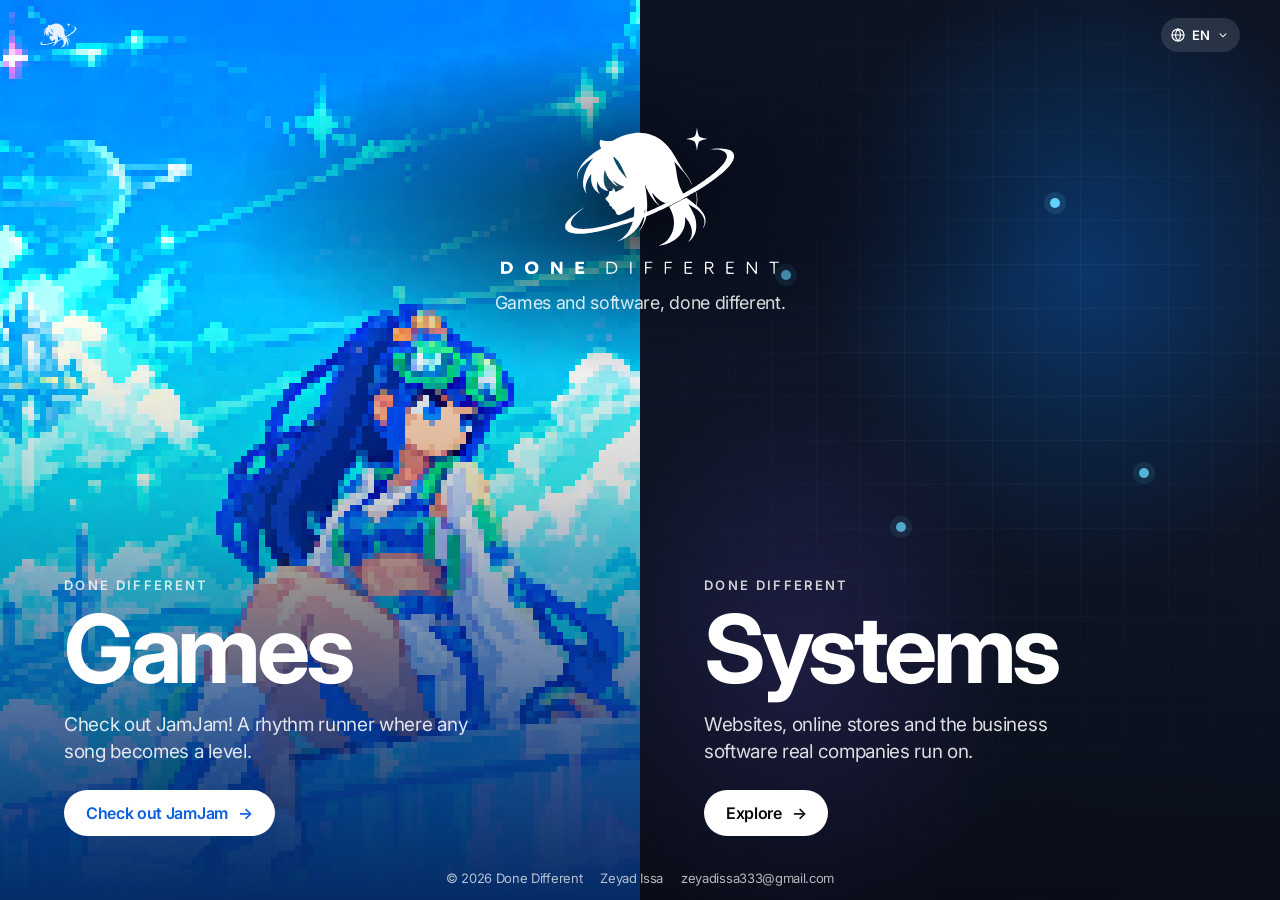
==== commit feb4119e: "new" ====
--- a/index.html
+++ b/index.html
@@ -4,7 +4,7 @@
 <meta charset="utf-8">
 <meta name="viewport" content="width=device-width, initial-scale=1">
 <title>Done Different — Games and business software</title>
-<link rel="alternate" hreflang="en" href="https://donedifferent.net/"><link rel="alternate" hreflang="ar" href="https://donedifferent.net/ar/"><link rel="alternate" hreflang="pl" href="https://donedifferent.net/pl/"><link rel="alternate" hreflang="x-default" href="https://donedifferent.net/"><meta property="og:locale" content="en_US"><meta property="og:locale:alternate" content="ar_AR"><meta property="og:locale:alternate" content="pl_PL"><script type="application/ld+json">{"@context": "https://schema.org", "@type": "ProfessionalService", "name": "Done Different", "url": "https://donedifferent.net/", "image": "https://donedifferent.net/og.png", "email": "zeyadissa333@gmail.com", "founder": {"@type": "Person", "name": "Zeyad Issa", "sameAs": ["https://www.linkedin.com/in/zeyad-issa", "https://github.com/ZiadIssa"]}, "areaServed": "Worldwide", "knowsLanguage": ["en", "ar", "pl"], "sameAs": ["https://www.linkedin.com/in/zeyad-issa", "https://github.com/ZiadIssa", "https://zeissa.itch.io"]}</script><link rel="canonical" href="https://donedifferent.net/">
+<link rel="alternate" hreflang="en" href="https://donedifferent.net/"><link rel="alternate" hreflang="ar" href="https://donedifferent.net/ar/"><link rel="alternate" hreflang="pl" href="https://donedifferent.net/pl/"><link rel="alternate" hreflang="x-default" href="https://donedifferent.net/"><meta property="og:locale" content="en_US"><meta property="og:locale:alternate" content="ar_AR"><meta property="og:locale:alternate" content="pl_PL"><script type="application/ld+json">{"@context": "https://schema.org", "@type": "ProfessionalService", "name": "Done Different", "url": "https://donedifferent.net/", "image": "https://donedifferent.net/og.png", "email": "zeyadissa333@gmail.com", "founder": {"@type": "Person", "name": "Zeyad Issa", "sameAs": ["https://www.linkedin.com/in/zeyad-issa"]}, "areaServed": "Worldwide", "knowsLanguage": ["en", "ar", "pl"]}</script><link rel="canonical" href="https://donedifferent.net/">
 <meta name="theme-color" content="#0B0B0D">
 <meta name="description" content="Done Different is a studio that makes video games and the software real businesses run on. Choose a side: games, or websites and business systems.">
 <meta property="og:type" content="website">
@@ -28,6 +28,7 @@
 :root{--ink:#1D1D1F;--ink-2:#6E6E73;--font:-apple-system,BlinkMacSystemFont,"SF Pro Display","Inter","Segoe UI",Roboto,Arial,sans-serif;--ar:"Tajawal","SF Arabic","Segoe UI",sans-serif;--accent:#0071E3}
 *{box-sizing:border-box;margin:0;padding:0}
 html,body{height:100%}
+html{overflow-x:hidden}
 body{font-family:var(--font);background:#0B0B0D;color:#fff;-webkit-font-smoothing:antialiased;letter-spacing:-0.02em;overflow-x:hidden}
 a{color:inherit;text-decoration:none}
 .bar{position:fixed;top:0;left:0;right:0;z-index:20;display:flex;align-items:center;justify-content:space-between;padding:18px clamp(18px,4vw,40px)}
@@ -54,7 +55,14 @@
 .door:hover .go{transform:translateY(-2px);box-shadow:0 16px 36px -14px rgba(0,0,0,.6)}.door:hover .go::after{transform:translateX(4px)}
 .g .go{color:#0B5FE0}
 .center{isolation:isolate;position:absolute;left:50%;top:clamp(84px,14vh,150px);transform:translateX(-50%);z-index:5;text-align:center;pointer-events:none;width:min(92vw,560px)}
-.center svg{height:clamp(96px,14vw,150px);width:auto;aspect-ratio:2555/1360;fill:#fff;filter:drop-shadow(0 12px 30px rgba(0,0,0,.35));animation:float 6s ease-in-out infinite}
+.lstack{position:relative;display:grid;place-items:center;height:clamp(96px,14vw,150px);animation:float 6s ease-in-out infinite}
+.lstack svg{grid-area:1/1;height:100%;width:auto;fill:#fff;filter:drop-shadow(0 12px 30px rgba(0,0,0,.35));transition:opacity .55s cubic-bezier(.2,.8,.2,1),transform .7s cubic-bezier(.3,1.4,.5,1),filter .55s}
+.lstack .lg-g{aspect-ratio:2555/1360}
+.lstack .lg-s{aspect-ratio:2221/903;height:78%;opacity:0;transform:scale(.82) rotate(-4deg);filter:blur(8px) drop-shadow(0 12px 30px rgba(0,0,0,.35))}
+body.on-s .lstack .lg-g{opacity:0;transform:scale(.82) rotate(4deg);filter:blur(8px)}
+body.on-s .lstack .lg-s{opacity:1;transform:none;filter:drop-shadow(0 12px 30px rgba(0,0,0,.35))}
+body.on-g .door.s,body.on-s .door.g{filter:saturate(.7) brightness(.72)}
+.door{transition:flex-grow .8s cubic-bezier(.2,.8,.2,1),filter .6s}
 @keyframes float{50%{transform:translateY(-6px)}}
 .center::before{content:"";position:absolute;left:50%;top:44%;width:150%;height:180%;transform:translate(-50%,-50%);z-index:-1;background:radial-gradient(closest-side,rgba(6,10,24,.72),rgba(6,10,24,.35) 55%,transparent);pointer-events:none}
 .center p{margin-top:16px;font-size:clamp(15px,1.4vw,18px);opacity:.85}
@@ -76,24 +84,35 @@
 .lang-menu a[lang="ar"] span{font-family:var(--ar)}
 .foot-lang{display:none}
 @media (max-width:760px){
-  .doors{flex-direction:column}
+  .doors{flex-direction:column;min-height:100svh}
   .doors:hover .door,.doors .door:hover{flex-grow:1}
-  .door{min-height:56svh;padding-top:120px}
-  .center{position:relative;left:auto;top:auto;transform:none;margin:0 auto;padding:96px 0 26px;pointer-events:auto}
-  .doors{min-height:0}
-  .foot{position:static;background:#0B0B0D}
+  .door{min-height:0;flex:1 1 50%;padding:24px 22px}
+  .door.g{justify-content:flex-start;padding-top:84px}
+  .door.g::after{background:linear-gradient(180deg,rgba(0,0,0,.45),rgba(0,0,0,0) 45%,rgba(0,0,0,.35))}
+  .door.s{padding-bottom:60px}
+  .door h2{font-size:clamp(40px,12vw,56px);margin:4px 0 8px}
+  .door p{font-size:15px}
+  .door .go{margin-top:14px;padding:11px 18px;font-size:15px}
+  .center{top:50%;left:0;right:0;transform:translateY(-50%);width:auto;margin:0;padding:0;display:flex;justify-content:center}
+  .center p{display:none}
+  .lstack{height:96px}
+  .center::before{width:330px;height:230px}
+  .door p{text-shadow:0 2px 12px rgba(0,0,0,.55)}
+  .foot{gap:12px;font-size:12px;padding:12px}
+  body.on-g .door.g,body.on-s .door.s{flex-grow:1.25}
 }
+@media (max-width:760px) and (max-height:700px){.door p{display:none}.lstack{height:80px}}
 @media (prefers-reduced-motion:reduce){*{animation:none!important;transition:none!important}}
 </style>
 <script>window.DD_MAIL={"url": ""}</script></head>
 <body>
-<svg width="0" height="0" style="position:absolute" aria-hidden="true"><defs><symbol id="dd-mark" viewBox="0 0 1567 1102"><path fill="currentColor" fill-rule="evenodd" d="M869.5 1084.1C868.9 1083.0 872.8 1080.0 875.0 1080.0C875.8 1080.0 877.8 1079.3 879.4 1078.5C880.9 1077.7 882.7 1077.0 883.4 1077.0C884.0 1077.0 888.3 1075.0 893.0 1072.7C931.2 1053.5 961.7 1020.9 981.4 978.2C998.2 941.7 1004.3 915.2 1004.4 878.5C1004.5 834.0 995.6 800.1 970.7 750.1L961.5 731.8L964.5 729.4C966.2 728.1 967.9 727.0 968.3 727.0C968.8 727.0 974.6 723.7 981.3 719.8C988.0 715.8 1015.1 701.7 1041.5 688.4C1067.9 675.2 1092.7 662.7 1096.5 660.7C1100.3 658.7 1107.1 655.5 1111.4 653.5C1119.1 650.1 1119.4 650.0 1121.9 651.7C1125.6 654.1 1141.4 666.4 1149.1 672.9C1156.5 679.2 1174.0 693.4 1190.2 706.4C1196.1 711.1 1201.8 715.0 1202.9 715.0C1205.3 715.0 1207.5 706.7 1209.5 689.3C1212.3 665.2 1211.0 640.1 1205.7 617.5C1201.2 598.4 1200.5 596.0 1199.2 596.0C1198.4 596.0 1195.1 597.6 1191.9 599.5C1188.6 601.4 1185.7 603.0 1185.5 603.0C1185.3 603.0 1180.6 605.7 1175.1 609.0C1169.5 612.3 1164.8 615.0 1164.5 615.0C1164.3 615.0 1160.8 616.9 1156.8 619.3C1152.8 621.7 1148.8 623.9 1148.0 624.3C1147.2 624.7 1145.6 625.6 1144.5 626.3C1143.4 627.0 1139.3 629.3 1135.5 631.5C1131.6 633.7 1127.6 636.0 1126.5 636.7C1125.4 637.4 1123.8 638.2 1123.0 638.6C1122.2 639.0 1115.7 642.8 1108.5 647.0C1095.9 654.4 1081.3 662.5 1062.5 672.5C1040.9 683.9 1036.3 686.4 1033.5 688.0C1031.8 689.0 1026.5 691.9 1021.5 694.5C1016.5 697.1 1009.3 701.0 1005.3 703.1C1001.3 705.3 980.9 715.6 959.8 726.1C924.0 744.0 905.5 752.8 873.5 767.0C866.4 770.2 856.2 774.8 851.0 777.3C838.0 783.4 833.0 785.6 822.5 790.0C817.6 792.1 805.2 797.4 795.0 801.8C784.8 806.2 772.5 811.5 767.5 813.5C755.3 818.5 754.2 819.3 753.4 823.7C753.1 825.8 752.2 829.5 751.5 832.0C750.8 834.5 749.5 839.2 748.6 842.5C747.7 845.8 746.3 850.1 745.5 852.0C744.8 853.9 742.8 859.1 741.0 863.5C739.3 867.9 737.3 872.7 736.5 874.2C735.7 875.6 735.0 877.4 735.0 878.1C735.0 879.9 722.0 905.6 715.9 915.8C708.4 928.3 700.5 939.2 692.8 947.4C684.9 955.8 683.1 955.8 689.6 947.4C701.5 932.3 715.1 906.8 721.0 889.0C722.6 883.9 723.5 881.0 727.4 867.5C730.0 858.6 735.0 833.9 735.0 830.0C735.0 827.4 732.6 827.5 727.6 830.3C724.2 832.3 723.3 833.6 719.8 842.5C696.5 901.8 654.7 953.5 596.5 995.1C583.0 1004.7 534.2 1032.0 530.5 1032.0C530.2 1032.0 527.6 1033.1 524.7 1034.5C519.7 1037.0 507.7 1041.8 497.7 1045.5C494.4 1046.6 492.5 1046.9 491.8 1046.2C491.3 1045.7 491.2 1045.0 491.7 1044.7C492.1 1044.5 496.6 1042.1 501.5 1039.5C550.5 1013.7 591.3 966.8 616.1 908.0C621.6 894.8 631.4 866.0 630.6 865.2C630.0 864.7 624.1 866.5 609.0 871.9C591.3 878.1 565.0 887.2 551.0 891.9C536.8 896.7 528.5 899.3 504.5 906.5C497.9 908.5 491.4 910.5 490.0 911.0C488.6 911.5 484.4 912.8 480.5 913.9C476.6 915.0 465.2 918.4 455.0 921.4C444.8 924.4 434.7 927.3 432.5 927.9C430.3 928.4 423.3 930.3 417.0 931.9C364.7 945.8 336.2 952.5 306.0 957.9C296.9 959.5 280.7 962.5 270.0 964.5C227.2 972.3 185.0 976.4 147.5 976.4C99.9 976.3 73.8 972.0 50.8 960.4C26.4 948.1 18.0 936.3 18.0 914.1C18.0 898.1 20.9 889.3 32.1 871.3C46.2 848.8 83.0 812.3 113.8 790.2C116.4 788.3 123.0 783.5 128.5 779.5C164.9 753.1 197.3 731.9 198.9 733.5C199.2 733.9 199.0 734.4 198.4 734.8C180.5 747.1 142.0 777.6 128.0 790.6C123.9 794.5 118.3 799.6 115.7 802.0C113.0 804.4 106.7 811.4 101.6 817.4C76.9 846.8 66.4 872.1 71.3 890.0C76.5 908.8 92.7 920.8 122.5 928.0C142.8 932.9 149.7 933.5 185.5 933.4C219.8 933.2 230.6 932.5 267.0 927.6C299.9 923.2 355.4 912.0 399.5 900.8C403.9 899.7 409.8 898.2 412.5 897.5C415.2 896.8 421.3 895.2 426.0 893.8C430.7 892.4 437.4 890.5 441.0 889.5C455.8 885.4 490.5 875.1 501.5 871.5C503.7 870.8 510.2 868.7 516.0 866.9C531.4 862.2 575.2 847.7 585.0 844.0C589.7 842.3 595.3 840.3 597.5 839.5C604.4 837.2 616.4 833.0 618.5 832.1C619.6 831.6 623.6 830.2 627.5 829.0C641.3 824.5 640.4 825.8 642.0 807.5C644.7 777.4 645.0 771.3 644.9 753.2C644.7 731.9 644.3 730.6 639.2 735.2C636.4 737.8 621.9 748.1 609.0 756.7C604.9 759.4 595.2 765.2 587.5 769.5C579.8 773.7 573.0 777.6 572.5 778.0C570.0 779.9 541.0 794.4 531.4 798.5C514.0 805.9 503.5 808.1 496.1 806.0C487.5 803.6 483.4 798.4 476.9 782.2C470.1 764.9 465.3 758.7 453.8 751.9C446.8 747.8 443.0 743.1 443.0 738.6C443.0 734.0 441.3 732.2 432.0 727.5C421.8 722.2 419.0 718.4 419.0 709.4C418.9 701.5 416.0 696.7 403.1 683.5C390.4 670.7 383.0 661.1 383.0 657.4C383.0 656.2 384.1 654.5 385.4 653.7C393.4 648.4 405.2 635.8 409.9 627.5C415.2 618.2 417.5 605.6 415.1 599.5C414.1 597.1 415.5 594.0 417.5 594.0C419.9 594.0 439.8 587.2 442.7 585.3C452.6 579.2 457.1 573.0 451.7 573.0C450.4 573.0 448.9 573.5 448.2 574.2C446.2 576.2 445.7 574.3 447.2 569.8C449.1 564.1 450.8 564.0 458.9 569.4C465.6 573.8 465.9 574.2 468.9 581.9C470.6 586.3 472.0 591.3 472.0 593.0C472.0 597.5 473.6 597.5 485.6 593.4C497.9 589.3 509.1 583.9 516.5 578.6C519.2 576.6 522.1 575.0 522.9 575.0C525.5 575.0 537.5 566.1 542.3 560.6C545.0 557.5 548.5 554.6 550.5 553.9C552.4 553.2 554.0 552.0 554.0 551.3C554.0 549.8 553.5 549.6 539.0 544.3C514.8 535.6 484.8 518.3 463.3 500.8C452.2 491.8 451.0 493.2 459.5 505.6C466.4 515.7 484.2 535.5 491.0 540.5C496.1 544.3 497.5 547.9 493.5 547.2C490.7 546.7 471.1 534.7 462.2 528.1C454.9 522.6 434.2 501.6 424.7 489.9C408.7 470.4 388.6 431.6 379.4 402.6C377.3 395.7 375.8 400.0 370.4 430.5C367.9 444.1 367.7 447.9 367.6 471.0C367.5 488.7 367.9 498.3 368.8 502.5C375.0 530.7 377.6 539.5 383.0 550.5C388.3 561.2 400.6 578.4 406.6 583.3C414.1 589.6 405.3 589.8 386.5 584.0C351.9 573.1 324.3 546.7 313.3 514.1C307.4 496.4 306.8 498.1 307.4 529.8C307.8 551.3 308.3 558.1 309.9 565.0C314.0 582.9 320.3 597.4 327.7 606.1C334.9 614.6 332.5 615.5 321.6 608.3C301.8 595.4 288.0 581.1 276.3 561.5C263.7 540.2 258.6 525.8 254.4 499.9C252.8 489.7 252.9 454.6 254.6 440.8C255.4 434.8 254.1 434.6 250.3 440.3C248.8 442.7 244.1 449.8 239.9 456.1C215.2 493.0 202.0 531.9 202.0 567.5C202.0 582.7 203.7 590.4 209.5 602.3C213.8 611.2 213.4 613.3 208.3 607.5C200.0 598.0 189.4 577.0 185.2 562.0C179.2 540.5 178.3 505.3 182.9 480.0C187.2 456.7 197.1 423.2 204.6 406.2C205.9 403.2 207.0 400.4 207.0 399.9C207.0 398.5 217.1 377.1 221.0 370.1C224.2 364.4 229.4 355.0 233.4 347.6C237.3 340.4 250.7 320.7 261.2 306.7C274.0 289.6 273.8 289.4 256.1 300.5C222.5 321.6 204.5 335.5 181.7 357.9C162.1 377.1 154.0 388.1 142.9 410.0C131.7 432.2 127.3 455.4 130.3 476.4C131.4 483.6 129.9 483.2 127.4 475.7C126.0 471.6 125.6 467.4 125.7 455.0C125.8 435.4 128.3 423.7 136.9 402.5C138.3 399.2 145.0 385.7 147.2 382.0C158.6 362.4 169.7 346.0 179.3 334.5C185.7 326.8 211.0 299.2 212.0 298.8C212.4 298.6 218.5 293.2 225.6 286.8C251.3 263.5 287.9 237.0 324.0 215.5C333.1 210.1 341.1 205.1 341.9 204.4C343.1 203.3 342.9 202.2 340.5 196.8C329.8 173.1 327.1 146.4 333.9 132.5C337.3 125.7 339.5 124.1 343.2 126.1C347.8 128.6 368.8 133.3 383.0 135.0C393.6 136.3 420.8 136.3 436.2 135.0L448.0 134.0L460.7 127.0C541.4 82.9 631.9 59.4 709.0 62.4C753.9 64.2 799.1 76.0 836.7 95.6C875.2 115.7 898.7 132.8 928.6 162.5C947.4 181.2 958.6 194.5 975.6 218.6C989.9 238.9 1012.5 275.0 1026.3 299.4C1031.2 308.3 1036.5 317.3 1038.0 319.5C1039.5 321.7 1046.1 332.5 1052.8 343.5C1066.5 366.2 1096.2 411.4 1107.6 426.9C1132.3 460.4 1153.7 495.3 1162.6 516.5C1166.5 525.9 1167.2 527.9 1166.8 529.6C1166.3 532.3 1164.8 531.8 1163.8 528.5C1158.8 512.2 1135.1 472.0 1114.7 445.2C1100.8 427.0 1096.6 421.6 1091.7 416.3C1088.8 413.1 1083.7 407.4 1080.5 403.5C1072.5 394.0 1055.6 374.9 1043.5 361.8C1029.9 347.0 1019.4 335.4 1013.9 328.9C1011.3 325.9 1008.9 323.8 1008.5 324.2C1007.7 325.0 1008.3 327.2 1013.6 345.5C1014.9 349.9 1017.7 362.3 1019.9 373.0C1023.6 391.7 1024.7 398.8 1030.5 443.0C1035.6 481.6 1044.3 516.5 1056.7 548.0C1063.3 564.7 1084.8 607.1 1089.7 613.0C1090.6 614.0 1150.7 578.8 1178.7 560.8C1184.1 557.3 1189.4 554.0 1190.5 553.4C1198.8 548.7 1245.0 518.1 1272.5 499.1C1289.8 487.2 1331.7 456.4 1340.0 449.5C1344.1 446.1 1350.2 441.1 1353.6 438.4C1406.4 395.8 1447.4 354.3 1464.7 325.9C1482.8 296.4 1487.1 280.9 1482.7 262.3C1478.8 246.2 1464.9 232.4 1445.0 224.7C1432.2 219.8 1423.5 217.3 1414.0 215.9C1411.0 215.5 1405.8 214.6 1402.5 214.0C1399.2 213.4 1380.8 212.7 1361.5 212.3C1341.9 211.9 1328.3 211.3 1330.5 210.9C1358.5 205.9 1415.9 203.5 1449.4 206.1C1465.1 207.3 1480.9 209.9 1491.5 213.0C1495.3 214.2 1499.9 215.5 1501.7 215.9C1507.1 217.3 1522.2 225.1 1527.8 229.3C1538.2 237.1 1547.1 251.7 1549.1 264.1C1554.7 297.7 1525.3 348.0 1467.9 403.0C1459.0 411.5 1449.4 420.5 1446.4 423.0C1443.5 425.5 1433.3 434.1 1423.8 442.1C1414.3 450.1 1394.6 465.5 1380.0 476.3C1365.4 487.1 1350.6 498.1 1347.0 500.7C1340.6 505.5 1294.4 536.1 1269.0 552.5C1253.1 562.8 1221.0 582.5 1212.7 587.1C1209.6 588.8 1205.8 591.4 1204.4 592.7L1201.7 595.1L1203.9 596.6C1205.0 597.4 1206.0 599.1 1206.0 600.3C1206.0 601.5 1206.6 604.5 1207.4 607.0C1213.6 626.8 1215.2 636.8 1215.8 660.0C1216.3 683.2 1215.3 696.0 1211.5 710.3C1210.1 715.6 1209.0 720.5 1209.0 721.0C1209.0 721.5 1212.9 725.6 1217.8 730.2C1239.9 751.1 1253.5 766.3 1263.8 781.9C1284.6 813.1 1290.5 830.3 1290.4 859.0C1290.3 875.9 1290.2 876.3 1285.2 892.5C1281.9 903.4 1273.9 918.1 1268.7 923.3C1264.6 927.3 1264.3 925.9 1267.9 920.0C1269.6 917.2 1271.0 914.8 1271.0 914.5C1271.0 914.3 1272.3 911.3 1274.0 907.8C1279.8 895.5 1280.2 893.4 1280.7 876.0C1281.4 852.9 1279.6 845.1 1266.8 818.0C1260.6 804.7 1253.9 795.8 1238.1 779.7C1225.5 766.8 1217.2 759.5 1207.2 752.6C1198.1 746.3 1167.0 727.6 1155.0 721.3C1148.7 717.9 1142.1 714.4 1140.3 713.4C1136.2 711.0 1135.0 712.2 1137.8 715.9C1139.7 718.4 1158.3 748.8 1164.3 759.0C1168.2 765.8 1176.5 782.8 1186.2 804.0C1189.8 811.8 1190.8 814.3 1192.6 820.5C1193.5 823.8 1194.9 828.3 1195.6 830.5C1196.2 832.7 1197.5 837.2 1198.3 840.5C1199.2 843.8 1200.3 848.3 1200.9 850.6C1207.1 874.4 1208.7 923.3 1204.0 943.5C1196.9 973.6 1192.3 984.9 1178.6 1006.0C1168.8 1021.1 1161.9 1029.1 1151.1 1038.2C1141.3 1046.4 1135.6 1049.9 1134.3 1048.6C1133.9 1048.2 1134.0 1047.6 1134.5 1047.2C1136.9 1045.5 1147.9 1032.1 1150.7 1027.4C1162.5 1007.8 1167.0 990.6 1167.0 964.3C1167.0 931.5 1158.7 903.4 1139.2 870.5C1129.2 853.7 1106.5 825.3 1104.5 827.2C1104.1 827.6 1104.4 835.7 1105.0 845.2C1106.1 860.4 1106.1 864.3 1104.6 877.0C1102.6 894.3 1099.0 912.6 1095.5 922.5C1074.3 983.1 1027.7 1030.9 961.5 1059.9C958.8 1061.1 955.1 1062.7 953.5 1063.4C951.9 1064.2 948.7 1065.4 946.5 1066.3C944.3 1067.1 940.7 1068.5 938.5 1069.3C934.6 1070.8 927.0 1073.2 922.0 1074.4C920.6 1074.8 916.1 1076.0 912.0 1077.1C904.4 1079.1 895.6 1080.8 880.0 1083.5C869.8 1085.3 870.3 1085.2 869.5 1084.1ZM742.5 783.9C743.9 782.6 744.5 757.1 743.2 755.8C742.5 755.1 741.9 756.0 741.5 758.6C740.5 764.5 737.1 781.2 736.4 783.9C735.7 786.1 735.9 786.2 738.6 785.6C740.2 785.2 742.0 784.4 742.5 783.9ZM765.8 775.5C768.7 774.1 771.2 773.0 771.5 773.0C773.5 773.0 854.1 736.7 869.0 729.0C872.0 727.5 884.2 721.8 896.0 716.4C919.2 705.9 952.3 689.3 952.8 687.9C953.0 687.4 954.0 687.0 955.0 687.0C956.0 687.0 957.2 686.5 957.5 686.0C958.3 684.7 955.5 684.7 953.2 686.0C950.7 687.3 940.7 691.7 932.0 695.3L924.5 698.3L916.5 695.5C906.8 692.1 898.7 688.2 889.7 682.4C879.1 675.6 857.1 659.0 848.2 651.1C840.7 644.5 819.3 621.5 810.7 610.8C806.9 606.0 804.1 604.4 805.5 607.8C805.9 608.7 807.3 612.9 808.7 617.0C814.3 633.8 820.7 648.1 828.9 661.8C832.1 667.2 836.5 674.7 838.8 678.7C844.4 688.3 857.0 705.1 864.3 712.7C867.5 716.1 870.0 719.4 869.8 720.1C868.9 722.7 849.1 704.5 828.2 681.8C808.4 660.2 784.1 622.2 764.7 582.5C757.2 567.2 750.0 551.3 750.0 549.9C750.0 549.5 748.6 546.2 747.0 542.7C745.4 539.1 744.0 535.7 744.0 535.2C744.0 534.7 743.3 533.6 742.4 532.9C740.9 531.7 740.8 531.9 741.2 535.5C741.5 537.7 742.7 543.8 744.0 549.0C746.6 560.2 748.8 572.5 750.0 583.0C750.5 587.1 751.4 593.2 751.9 596.5C756.8 626.1 757.9 637.0 761.1 691.9C762.3 712.4 761.7 739.0 759.3 769.9C758.9 774.9 759.1 778.0 759.7 778.0C760.2 778.0 763.0 776.9 765.8 775.5ZM576.0 470.9C575.5 469.2 574.7 467.3 574.2 466.7C573.7 466.0 572.3 463.0 571.0 460.0C569.8 457.0 567.7 452.2 566.4 449.5C560.7 436.9 558.0 430.8 558.0 430.4C558.0 430.1 555.1 423.9 551.6 416.7C548.1 409.4 544.3 401.5 543.2 399.0C542.1 396.5 539.3 390.2 537.0 385.0C534.6 379.8 532.4 375.1 532.0 374.5C531.6 373.9 528.6 368.6 525.5 362.5C507.8 328.6 491.3 307.1 468.7 288.3C464.2 284.5 459.8 280.7 458.8 279.8C457.8 278.8 456.5 278.0 456.0 278.0C452.6 278.0 459.4 300.8 469.1 321.7C471.2 326.3 473.9 332.3 475.2 335.2C478.6 343.3 488.7 362.4 493.4 369.8C495.8 373.5 498.7 378.3 499.8 380.6C504.2 389.3 530.1 423.7 546.4 442.5C552.5 449.6 568.6 467.4 572.7 471.7C575.8 474.9 577.0 474.6 576.0 470.9ZM1211.7 215.8C1211.4 214.5 1209.9 205.8 1208.5 196.5C1205.4 176.4 1200.3 157.4 1195.2 147.0C1191.7 139.8 1191.2 139.3 1184.5 135.8C1173.1 129.7 1147.9 122.6 1130.0 120.5C1121.1 119.5 1119.0 118.9 1119.0 117.5C1119.0 116.6 1120.7 115.9 1123.8 115.5C1133.9 114.2 1153.7 109.7 1165.8 106.1C1180.9 101.5 1185.4 99.6 1189.8 96.3C1197.6 90.4 1206.3 62.8 1210.4 31.1C1211.3 24.2 1212.3 18.4 1212.6 18.1C1213.7 17.0 1215.0 20.7 1215.0 25.0C1215.0 34.1 1221.3 65.0 1225.4 76.5C1231.0 92.4 1233.3 95.6 1242.0 100.0C1252.0 105.1 1288.9 114.9 1298.3 115.0C1300.0 115.1 1302.8 115.7 1304.5 116.4L1307.5 117.8L1305.0 118.7C1303.6 119.3 1299.6 120.0 1296.0 120.4C1270.6 123.2 1239.3 133.7 1233.1 141.6C1225.8 150.8 1216.9 186.0 1214.8 213.9C1214.5 217.9 1212.5 219.1 1211.7 215.8Z"/></symbol><symbol id="dd-word" viewBox="0 0 2555 150"><path fill="currentColor" fill-rule="evenodd" d="M278.0 131.1C258.5 126.0 242.4 110.9 236.8 92.6C234.3 84.3 233.9 69.8 236.0 61.0C243.9 27.8 283.1 9.3 319.8 21.6C333.7 26.2 348.6 39.2 353.8 51.2C359.7 65.2 359.1 87.4 352.4 101.7C349.4 108.0 339.2 118.8 331.7 123.7C319.0 132.0 294.2 135.4 278.0 131.1ZM18.7 130.3C17.7 129.4 17.8 21.0 18.8 21.0C39.9 20.5 76.7 21.0 80.9 21.9C90.5 23.9 104.1 31.1 110.6 37.6C136.4 63.4 128.9 107.2 96.0 123.4C82.3 130.1 76.4 131.0 46.0 131.0C31.4 131.0 19.0 130.7 18.7 130.3ZM473.2 129.7C472.1 128.4 472.4 22.8 473.5 21.0C474.0 20.2 497.1 20.6 499.7 21.5C501.1 22.0 515.9 41.6 526.5 57.0C536.7 71.9 546.8 85.3 548.6 86.3C549.8 87.0 550.0 82.5 550.0 54.6C550.0 16.3 548.5 19.8 564.7 20.2L575.5 20.5L575.5 75.5L575.5 130.5L563.3 130.8C554.3 131.0 550.9 130.7 550.1 129.8C547.4 126.4 524.8 95.5 519.5 88.0C507.9 71.3 500.7 62.0 499.5 62.0C498.4 62.0 498.1 68.5 498.1 95.6C498.1 114.0 497.8 129.6 497.5 130.1C496.5 131.5 474.4 131.2 473.2 129.7ZM693.7 129.6C693.4 128.7 693.1 104.3 693.0 75.2C693.0 30.7 693.2 22.1 694.4 21.1C696.5 19.3 768.5 19.7 770.0 21.5C770.7 22.3 771.0 26.4 770.8 32.1L770.5 41.5L746.5 41.8C733.3 41.9 722.2 42.4 721.7 42.9C720.7 43.9 720.2 60.7 721.1 62.2C721.5 62.8 730.7 63.5 743.1 63.8L764.5 64.5L764.5 74.5L764.5 84.5L743.0 85.0L721.5 85.5L720.9 95.5C720.6 101.0 720.6 106.1 720.8 106.8C721.1 107.7 727.1 108.0 746.0 108.0C766.0 108.0 771.0 108.3 771.9 109.4C772.7 110.3 773.0 114.2 772.8 120.6L772.5 130.5L733.4 130.8C699.7 131.0 694.1 130.8 693.7 129.6ZM975.7 130.3C974.3 129.0 974.9 23.3 976.2 22.3C978.5 20.4 1015.5 19.8 1025.0 21.4C1055.5 26.6 1073.1 46.1 1073.2 74.9C1073.3 99.3 1060.8 118.3 1039.8 125.7C1026.8 130.3 1021.4 131.0 998.5 131.0C986.3 131.0 976.0 130.7 975.7 130.3ZM1190.5 130.0C1189.5 128.3 1189.1 24.7 1190.2 22.8C1191.3 20.6 1199.2 20.3 1200.9 22.4C1201.7 23.3 1201.9 38.5 1201.8 77.1L1201.5 130.5L1196.3 130.8C1193.4 131.0 1190.9 130.6 1190.5 130.0ZM1325.1 129.6C1324.3 128.7 1324.1 113.5 1324.2 74.9L1324.5 21.5L1356.0 21.0C1373.3 20.7 1388.3 20.8 1389.2 21.2C1391.7 22.4 1392.4 25.8 1390.6 28.5L1389.0 31.0L1363.5 31.0C1346.5 31.0 1337.9 31.4 1337.5 32.1C1336.6 33.5 1336.6 67.6 1337.5 68.9C1337.9 69.6 1345.8 70.0 1360.4 70.0C1384.1 70.0 1385.0 70.2 1385.0 75.0C1385.0 79.8 1384.1 80.0 1361.2 80.0C1348.1 80.0 1339.1 80.4 1337.9 81.1C1336.0 82.1 1335.9 83.1 1336.1 105.5C1336.1 118.4 1335.9 129.3 1335.5 129.9C1334.6 131.5 1326.5 131.2 1325.1 129.6ZM1503.5 129.8C1503.2 129.1 1503.1 104.4 1503.2 75.0L1503.5 21.5L1536.0 21.5L1568.5 21.5L1568.8 25.1C1569.0 27.2 1568.6 29.1 1567.7 29.8C1566.8 30.6 1558.1 31.1 1540.4 31.2L1514.5 31.5L1514.3 49.0C1514.3 58.6 1514.4 67.3 1514.7 68.2C1515.1 69.8 1517.3 70.0 1539.3 70.2L1563.5 70.5L1563.5 75.0L1563.5 79.5L1539.8 80.0C1526.8 80.3 1515.8 80.8 1515.4 81.2C1515.0 81.6 1514.5 92.4 1514.3 105.2C1514.1 118.0 1513.7 129.1 1513.5 129.8C1513.2 130.5 1511.3 131.0 1508.5 131.0C1505.8 131.0 1503.7 130.5 1503.5 129.8ZM1683.6 130.1C1682.5 128.4 1682.9 22.7 1684.0 21.6C1685.4 20.2 1748.9 20.6 1750.7 22.1C1752.5 23.7 1752.3 26.4 1750.2 28.9C1748.6 30.9 1747.6 31.0 1722.0 31.3L1695.5 31.5L1695.2 48.9C1695.0 61.2 1695.3 66.7 1696.1 67.7C1697.1 68.9 1701.4 69.1 1720.8 68.9C1739.8 68.8 1744.4 69.0 1745.1 70.1C1746.3 72.0 1746.2 74.7 1745.0 77.1C1744.0 78.9 1742.6 79.0 1720.7 79.0C1703.9 79.0 1697.1 79.3 1696.2 80.2C1694.7 81.7 1694.5 116.7 1696.0 119.0C1696.8 120.3 1701.1 120.5 1724.2 120.5L1751.5 120.5L1752.4 123.2C1753.1 125.1 1753.0 126.7 1752.2 128.5L1751.0 131.0L1717.6 131.0C1699.2 131.0 1683.9 130.6 1683.6 130.1ZM1868.6 129.5C1867.7 127.0 1867.9 23.7 1868.9 22.1C1869.6 21.1 1874.4 20.8 1893.1 20.9C1915.0 21.1 1916.9 21.2 1923.4 23.5C1939.9 29.3 1948.0 45.8 1942.4 62.3C1940.8 67.1 1932.8 77.0 1930.5 77.0C1929.8 77.0 1928.7 77.6 1928.1 78.3C1927.5 79.1 1925.2 80.3 1922.9 81.0C1917.7 82.7 1917.1 84.4 1920.2 87.8C1922.3 90.2 1926.3 95.9 1940.7 117.3C1943.0 120.7 1945.8 124.7 1946.9 126.2C1950.3 130.5 1949.7 131.1 1942.3 130.8L1935.5 130.5L1924.5 113.8C1918.5 104.6 1911.7 94.2 1909.5 90.8L1905.5 84.5L1894.5 84.2C1888.5 84.1 1882.8 84.4 1882.0 85.0C1880.8 85.8 1880.4 89.9 1880.0 108.2L1879.5 130.5L1874.4 130.8C1870.4 131.0 1869.1 130.7 1868.6 129.5ZM2062.2 129.8C2060.8 128.4 2060.4 24.4 2061.9 22.2C2063.0 20.4 2126.5 20.3 2128.6 22.1C2130.5 23.7 2130.4 27.4 2128.2 29.3C2126.8 30.6 2122.6 30.9 2100.6 31.0C2086.4 31.0 2074.4 31.3 2074.0 31.5C2073.4 31.9 2073.8 66.9 2074.4 67.7C2074.4 67.8 2085.0 68.0 2097.9 68.2C2119.3 68.6 2121.4 68.8 2122.6 70.5C2124.4 73.0 2124.4 75.5 2122.4 77.4C2121.1 78.8 2117.5 79.0 2098.5 79.0C2079.4 79.0 2075.9 79.2 2074.6 80.6C2073.2 82.0 2073.0 84.5 2073.6 100.3C2073.9 110.3 2074.5 118.9 2075.0 119.3C2075.4 119.8 2088.1 120.2 2103.1 120.3L2130.5 120.5L2130.5 125.5L2130.5 130.5L2097.0 130.8C2071.7 131.0 2063.1 130.7 2062.2 129.8ZM2247.6 129.4C2246.3 126.0 2246.9 22.0 2248.2 21.6C2248.9 21.3 2251.5 20.9 2253.9 20.7C2258.0 20.2 2258.7 20.4 2261.4 23.4C2266.1 28.3 2291.5 62.9 2323.5 107.8C2324.4 109.0 2325.5 110.0 2326.0 110.0C2326.6 110.0 2327.0 93.3 2327.0 66.2C2327.0 33.5 2327.3 22.1 2328.2 21.2C2329.8 19.6 2336.5 19.7 2337.9 21.4C2338.7 22.3 2338.9 37.6 2338.8 76.6L2338.5 130.5L2332.3 130.8L2326.2 131.1L2320.7 123.8C2317.8 119.8 2311.5 111.1 2307.0 104.5C2297.9 91.5 2284.1 72.5 2272.1 56.3C2267.9 50.7 2263.7 45.0 2262.7 43.5C2261.7 42.1 2260.5 41.2 2260.0 41.5C2259.5 41.8 2259.1 60.7 2259.0 85.2C2259.0 115.2 2258.6 128.7 2257.9 129.7C2256.3 131.6 2248.4 131.4 2247.6 129.4ZM2489.7 130.3C2489.3 130.0 2488.9 113.0 2488.9 92.6C2488.8 72.2 2488.5 50.1 2488.1 43.5L2487.5 31.5L2470.6 31.2C2460.2 31.1 2453.1 30.5 2452.3 29.9C2450.7 28.5 2450.6 22.4 2452.1 21.4C2452.9 20.9 2502.5 20.7 2537.3 21.0C2537.7 21.0 2538.0 23.1 2537.8 25.8L2537.5 30.5L2520.1 30.8C2510.5 30.9 2502.2 31.4 2501.6 31.9C2500.8 32.5 2500.4 48.4 2500.2 81.2C2500.0 107.7 2499.6 129.8 2499.3 130.2C2498.8 131.2 2490.6 131.2 2489.7 130.3ZM1028.0 117.3C1047.4 112.0 1058.6 98.5 1059.8 79.2C1061.1 56.3 1051.2 40.6 1031.0 33.7C1023.9 31.3 990.9 30.0 988.5 32.0C987.2 33.1 987.0 39.1 987.0 75.4C987.0 101.7 987.4 118.0 988.0 118.6C989.5 120.1 1021.5 119.2 1028.0 117.3ZM305.6 107.6C322.1 103.2 331.5 87.8 328.9 69.6C325.0 42.1 293.5 31.5 272.9 50.7C265.9 57.3 263.5 63.4 263.5 75.0C263.5 92.2 270.9 102.7 286.3 107.5C291.8 109.3 299.3 109.3 305.6 107.6ZM78.4 105.3C84.5 103.1 91.0 96.8 94.1 90.4C96.1 86.2 96.4 83.9 96.5 74.5C96.5 63.5 96.5 63.5 92.8 57.9C85.1 46.0 73.8 41.4 54.0 42.2L45.5 42.5L45.2 74.0C45.1 91.3 45.2 106.1 45.5 106.9C46.3 109.0 71.7 107.8 78.4 105.3ZM1917.1 71.5C1929.2 67.2 1934.9 54.1 1929.7 42.6C1927.5 37.9 1926.4 36.7 1921.8 34.3C1916.7 31.7 1915.7 31.6 1899.7 31.2C1887.5 30.9 1882.6 31.1 1881.5 32.0C1880.3 33.0 1880.0 36.6 1880.0 51.5C1880.0 61.6 1880.3 70.5 1880.6 71.4C1881.5 73.7 1910.7 73.7 1917.1 71.5Z"/></symbol><symbol id="dd-full" viewBox="0 0 2555 1360"><path fill="currentColor" fill-rule="evenodd" d="M278.0 1341.1C258.5 1336.0 242.4 1320.9 236.8 1302.6C234.3 1294.3 233.9 1279.8 236.0 1271.0C243.9 1237.8 283.1 1219.3 319.8 1231.6C333.7 1236.2 348.6 1249.2 353.8 1261.2C359.7 1275.2 359.1 1297.4 352.4 1311.7C349.4 1318.0 339.2 1328.8 331.7 1333.7C319.0 1342.0 294.2 1345.4 278.0 1341.1ZM18.7 1340.3C17.7 1339.4 17.8 1231.0 18.8 1231.0C39.9 1230.5 76.7 1231.0 80.9 1231.9C90.5 1233.9 104.1 1241.1 110.6 1247.6C136.4 1273.4 128.9 1317.2 96.0 1333.4C82.3 1340.1 76.4 1341.0 46.0 1341.0C31.4 1341.0 19.0 1340.7 18.7 1340.3ZM473.2 1339.7C472.1 1338.4 472.4 1232.8 473.5 1231.0C474.0 1230.2 497.1 1230.6 499.7 1231.5C501.1 1232.0 515.9 1251.6 526.5 1267.0C536.7 1281.9 546.8 1295.3 548.6 1296.3C549.8 1297.0 550.0 1292.5 550.0 1264.6C550.0 1226.3 548.5 1229.8 564.7 1230.2L575.5 1230.5L575.5 1285.5L575.5 1340.5L563.3 1340.8C554.3 1341.0 550.9 1340.7 550.1 1339.8C547.4 1336.4 524.8 1305.5 519.5 1298.0C507.9 1281.3 500.7 1272.0 499.5 1272.0C498.4 1272.0 498.1 1278.5 498.1 1305.6C498.1 1324.0 497.8 1339.6 497.5 1340.1C496.5 1341.5 474.4 1341.2 473.2 1339.7ZM693.7 1339.6C693.4 1338.7 693.1 1314.3 693.0 1285.2C693.0 1240.7 693.2 1232.1 694.4 1231.1C696.5 1229.3 768.5 1229.7 770.0 1231.5C770.7 1232.3 771.0 1236.4 770.8 1242.1L770.5 1251.5L746.5 1251.8C733.3 1251.9 722.2 1252.4 721.7 1252.9C720.7 1253.9 720.2 1270.7 721.1 1272.2C721.5 1272.8 730.7 1273.5 743.1 1273.8L764.5 1274.5L764.5 1284.5L764.5 1294.5L743.0 1295.0L721.5 1295.5L720.9 1305.5C720.6 1311.0 720.6 1316.1 720.8 1316.8C721.1 1317.7 727.1 1318.0 746.0 1318.0C766.0 1318.0 771.0 1318.3 771.9 1319.4C772.7 1320.3 773.0 1324.2 772.8 1330.6L772.5 1340.5L733.4 1340.8C699.7 1341.0 694.1 1340.8 693.7 1339.6ZM975.7 1340.3C974.3 1339.0 974.9 1233.3 976.2 1232.3C978.5 1230.4 1015.5 1229.8 1025.0 1231.4C1055.5 1236.6 1073.1 1256.1 1073.2 1284.9C1073.3 1309.3 1060.8 1328.3 1039.8 1335.7C1026.8 1340.3 1021.4 1341.0 998.5 1341.0C986.3 1341.0 976.0 1340.7 975.7 1340.3ZM1190.5 1340.0C1189.5 1338.3 1189.1 1234.7 1190.2 1232.8C1191.3 1230.6 1199.2 1230.3 1200.9 1232.4C1201.7 1233.3 1201.9 1248.5 1201.8 1287.1L1201.5 1340.5L1196.3 1340.8C1193.4 1341.0 1190.9 1340.6 1190.5 1340.0ZM1325.1 1339.6C1324.3 1338.7 1324.1 1323.5 1324.2 1284.9L1324.5 1231.5L1356.0 1231.0C1373.3 1230.7 1388.3 1230.8 1389.2 1231.2C1391.7 1232.4 1392.4 1235.8 1390.6 1238.5L1389.0 1241.0L1363.5 1241.0C1346.5 1241.0 1337.9 1241.4 1337.5 1242.1C1336.6 1243.5 1336.6 1277.6 1337.5 1278.9C1337.9 1279.6 1345.8 1280.0 1360.4 1280.0C1384.1 1280.0 1385.0 1280.2 1385.0 1285.0C1385.0 1289.8 1384.1 1290.0 1361.2 1290.0C1348.1 1290.0 1339.1 1290.4 1337.9 1291.1C1336.0 1292.1 1335.9 1293.1 1336.1 1315.5C1336.1 1328.4 1335.9 1339.3 1335.5 1339.9C1334.6 1341.5 1326.5 1341.2 1325.1 1339.6ZM1503.5 1339.8C1503.2 1339.1 1503.1 1314.4 1503.2 1285.0L1503.5 1231.5L1536.0 1231.5L1568.5 1231.5L1568.8 1235.1C1569.0 1237.2 1568.6 1239.1 1567.7 1239.8C1566.8 1240.6 1558.1 1241.1 1540.4 1241.2L1514.5 1241.5L1514.3 1259.0C1514.3 1268.6 1514.4 1277.3 1514.7 1278.2C1515.1 1279.8 1517.3 1280.0 1539.3 1280.2L1563.5 1280.5L1563.5 1285.0L1563.5 1289.5L1539.8 1290.0C1526.8 1290.3 1515.8 1290.8 1515.4 1291.2C1515.0 1291.6 1514.5 1302.4 1514.3 1315.2C1514.1 1328.0 1513.7 1339.1 1513.5 1339.8C1513.2 1340.5 1511.3 1341.0 1508.5 1341.0C1505.8 1341.0 1503.7 1340.5 1503.5 1339.8ZM1683.6 1340.1C1682.5 1338.4 1682.9 1232.7 1684.0 1231.6C1685.4 1230.2 1748.9 1230.6 1750.7 1232.1C1752.5 1233.7 1752.3 1236.4 1750.2 1238.9C1748.6 1240.9 1747.6 1241.0 1722.0 1241.3L1695.5 1241.5L1695.2 1258.9C1695.0 1271.2 1695.3 1276.7 1696.1 1277.7C1697.1 1278.9 1701.4 1279.1 1720.8 1278.9C1739.8 1278.8 1744.4 1279.0 1745.1 1280.1C1746.3 1282.0 1746.2 1284.7 1745.0 1287.1C1744.0 1288.9 1742.6 1289.0 1720.7 1289.0C1703.9 1289.0 1697.1 1289.3 1696.2 1290.2C1694.7 1291.7 1694.5 1326.7 1696.0 1329.0C1696.8 1330.3 1701.1 1330.5 1724.2 1330.5L1751.5 1330.5L1752.4 1333.2C1753.1 1335.1 1753.0 1336.7 1752.2 1338.5L1751.0 1341.0L1717.6 1341.0C1699.2 1341.0 1683.9 1340.6 1683.6 1340.1ZM1868.6 1339.5C1867.7 1337.0 1867.9 1233.7 1868.9 1232.1C1869.6 1231.1 1874.4 1230.8 1893.1 1230.9C1915.0 1231.1 1916.9 1231.2 1923.4 1233.5C1939.9 1239.3 1948.0 1255.8 1942.4 1272.3C1940.8 1277.1 1932.8 1287.0 1930.5 1287.0C1929.8 1287.0 1928.7 1287.6 1928.1 1288.3C1927.5 1289.1 1925.2 1290.3 1922.9 1291.0C1917.7 1292.7 1917.1 1294.4 1920.2 1297.8C1922.3 1300.2 1926.3 1305.9 1940.7 1327.3C1943.0 1330.7 1945.8 1334.7 1946.9 1336.2C1950.3 1340.5 1949.7 1341.1 1942.3 1340.8L1935.5 1340.5L1924.5 1323.8C1918.5 1314.6 1911.7 1304.2 1909.5 1300.8L1905.5 1294.5L1894.5 1294.2C1888.5 1294.1 1882.8 1294.4 1882.0 1295.0C1880.8 1295.8 1880.4 1299.9 1880.0 1318.2L1879.5 1340.5L1874.4 1340.8C1870.4 1341.0 1869.1 1340.7 1868.6 1339.5ZM2062.2 1339.8C2060.8 1338.4 2060.4 1234.4 2061.9 1232.2C2063.0 1230.4 2126.5 1230.3 2128.6 1232.1C2130.5 1233.7 2130.4 1237.4 2128.2 1239.3C2126.8 1240.6 2122.6 1240.9 2100.6 1241.0C2086.4 1241.0 2074.4 1241.3 2074.0 1241.5C2073.4 1241.9 2073.8 1276.9 2074.4 1277.7C2074.4 1277.8 2085.0 1278.0 2097.9 1278.2C2119.3 1278.6 2121.4 1278.8 2122.6 1280.5C2124.4 1283.0 2124.4 1285.5 2122.4 1287.4C2121.1 1288.8 2117.5 1289.0 2098.5 1289.0C2079.4 1289.0 2075.9 1289.2 2074.6 1290.6C2073.2 1292.0 2073.0 1294.5 2073.6 1310.3C2073.9 1320.3 2074.5 1328.9 2075.0 1329.3C2075.4 1329.8 2088.1 1330.2 2103.1 1330.3L2130.5 1330.5L2130.5 1335.5L2130.5 1340.5L2097.0 1340.8C2071.7 1341.0 2063.1 1340.7 2062.2 1339.8ZM2247.6 1339.4C2246.3 1336.0 2246.9 1232.0 2248.2 1231.6C2248.9 1231.3 2251.5 1230.9 2253.9 1230.7C2258.0 1230.2 2258.7 1230.4 2261.4 1233.4C2266.1 1238.3 2291.5 1272.9 2323.5 1317.8C2324.4 1319.0 2325.5 1320.0 2326.0 1320.0C2326.6 1320.0 2327.0 1303.3 2327.0 1276.2C2327.0 1243.5 2327.3 1232.1 2328.2 1231.2C2329.8 1229.6 2336.5 1229.7 2337.9 1231.4C2338.7 1232.3 2338.9 1247.6 2338.8 1286.6L2338.5 1340.5L2332.3 1340.8L2326.2 1341.1L2320.7 1333.8C2317.8 1329.8 2311.5 1321.1 2307.0 1314.5C2297.9 1301.5 2284.1 1282.5 2272.1 1266.3C2267.9 1260.7 2263.7 1255.0 2262.7 1253.5C2261.7 1252.1 2260.5 1251.2 2260.0 1251.5C2259.5 1251.8 2259.1 1270.7 2259.0 1295.2C2259.0 1325.2 2258.6 1338.7 2257.9 1339.7C2256.3 1341.6 2248.4 1341.4 2247.6 1339.4ZM2489.7 1340.3C2489.3 1340.0 2488.9 1323.0 2488.9 1302.6C2488.8 1282.2 2488.5 1260.1 2488.1 1253.5L2487.5 1241.5L2470.6 1241.2C2460.2 1241.1 2453.1 1240.5 2452.3 1239.9C2450.7 1238.5 2450.6 1232.4 2452.1 1231.4C2452.9 1230.9 2502.5 1230.7 2537.3 1231.0C2537.7 1231.0 2538.0 1233.1 2537.8 1235.8L2537.5 1240.5L2520.1 1240.8C2510.5 1240.9 2502.2 1241.4 2501.6 1241.9C2500.8 1242.5 2500.4 1258.4 2500.2 1291.2C2500.0 1317.7 2499.6 1339.8 2499.3 1340.2C2498.8 1341.2 2490.6 1341.2 2489.7 1340.3ZM1028.0 1327.3C1047.4 1322.0 1058.6 1308.5 1059.8 1289.2C1061.1 1266.3 1051.2 1250.6 1031.0 1243.7C1023.9 1241.3 990.9 1240.0 988.5 1242.0C987.2 1243.1 987.0 1249.1 987.0 1285.4C987.0 1311.7 987.4 1328.0 988.0 1328.6C989.5 1330.1 1021.5 1329.2 1028.0 1327.3ZM305.6 1317.6C322.1 1313.2 331.5 1297.8 328.9 1279.6C325.0 1252.1 293.5 1241.5 272.9 1260.7C265.9 1267.3 263.5 1273.4 263.5 1285.0C263.5 1302.2 270.9 1312.7 286.3 1317.5C291.8 1319.3 299.3 1319.3 305.6 1317.6ZM78.4 1315.3C84.5 1313.1 91.0 1306.8 94.1 1300.4C96.1 1296.2 96.4 1293.9 96.5 1284.5C96.5 1273.5 96.5 1273.5 92.8 1267.9C85.1 1256.0 73.8 1251.4 54.0 1252.2L45.5 1252.5L45.2 1284.0C45.1 1301.3 45.2 1316.1 45.5 1316.9C46.3 1319.0 71.7 1317.8 78.4 1315.3ZM1917.1 1281.5C1929.2 1277.2 1934.9 1264.1 1929.7 1252.6C1927.5 1247.9 1926.4 1246.7 1921.8 1244.3C1916.7 1241.7 1915.7 1241.6 1899.7 1241.2C1887.5 1240.9 1882.6 1241.1 1881.5 1242.0C1880.3 1243.0 1880.0 1246.6 1880.0 1261.5C1880.0 1271.6 1880.3 1280.5 1880.6 1281.4C1881.5 1283.7 1910.7 1283.7 1917.1 1281.5ZM1451.5 1084.1C1450.9 1083.0 1454.8 1080.0 1457.0 1080.0C1457.8 1080.0 1459.8 1079.3 1461.4 1078.5C1462.9 1077.7 1464.7 1077.0 1465.4 1077.0C1466.0 1077.0 1470.3 1075.0 1475.0 1072.7C1513.2 1053.5 1543.7 1020.9 1563.4 978.2C1580.2 941.7 1586.3 915.2 1586.4 878.5C1586.5 834.0 1577.6 800.1 1552.7 750.1L1543.5 731.8L1546.5 729.4C1548.2 728.1 1549.9 727.0 1550.3 727.0C1550.8 727.0 1556.6 723.7 1563.3 719.8C1570.0 715.8 1597.1 701.7 1623.5 688.4C1649.9 675.2 1674.7 662.7 1678.5 660.7C1682.3 658.7 1689.1 655.5 1693.4 653.5C1701.1 650.1 1701.4 650.0 1703.9 651.7C1707.6 654.1 1723.4 666.4 1731.1 672.9C1738.5 679.2 1756.0 693.4 1772.2 706.4C1778.1 711.1 1783.8 715.0 1784.9 715.0C1787.3 715.0 1789.5 706.7 1791.5 689.3C1794.3 665.2 1793.0 640.1 1787.7 617.5C1783.2 598.4 1782.5 596.0 1781.2 596.0C1780.4 596.0 1777.1 597.6 1773.9 599.5C1770.6 601.4 1767.7 603.0 1767.5 603.0C1767.3 603.0 1762.6 605.7 1757.1 609.0C1751.5 612.3 1746.8 615.0 1746.5 615.0C1746.3 615.0 1742.8 616.9 1738.8 619.3C1734.8 621.7 1730.8 623.9 1730.0 624.3C1729.2 624.7 1727.6 625.6 1726.5 626.3C1725.4 627.0 1721.3 629.3 1717.5 631.5C1713.6 633.7 1709.6 636.0 1708.5 636.7C1707.4 637.4 1705.8 638.2 1705.0 638.6C1704.2 639.0 1697.7 642.8 1690.5 647.0C1677.9 654.4 1663.3 662.5 1644.5 672.5C1622.9 683.9 1618.3 686.4 1615.5 688.0C1613.8 689.0 1608.5 691.9 1603.5 694.5C1598.5 697.1 1591.3 701.0 1587.3 703.1C1583.3 705.3 1562.9 715.6 1541.8 726.1C1506.0 744.0 1487.5 752.8 1455.5 767.0C1448.3 770.2 1438.2 774.8 1433.0 777.3C1420.0 783.4 1415.0 785.6 1404.5 790.0C1399.6 792.1 1387.2 797.4 1377.0 801.8C1366.8 806.2 1354.5 811.5 1349.5 813.5C1337.3 818.5 1336.2 819.3 1335.4 823.7C1335.1 825.8 1334.2 829.5 1333.5 832.0C1332.8 834.5 1331.5 839.2 1330.6 842.5C1329.7 845.8 1328.3 850.1 1327.5 852.0C1326.8 853.9 1324.8 859.1 1323.0 863.5C1321.3 867.9 1319.3 872.7 1318.5 874.2C1317.7 875.6 1317.0 877.4 1317.0 878.1C1317.0 879.9 1304.0 905.6 1297.9 915.8C1290.4 928.3 1282.5 939.2 1274.8 947.4C1266.9 955.8 1265.1 955.8 1271.6 947.4C1283.5 932.3 1297.1 906.8 1303.0 889.0C1304.6 883.9 1305.5 881.0 1309.4 867.5C1312.0 858.6 1317.0 833.9 1317.0 830.0C1317.0 827.4 1314.6 827.5 1309.6 830.3C1306.2 832.3 1305.3 833.6 1301.8 842.5C1278.5 901.8 1236.7 953.5 1178.5 995.1C1165.0 1004.7 1116.2 1032.0 1112.5 1032.0C1112.2 1032.0 1109.6 1033.1 1106.7 1034.5C1101.7 1037.0 1089.7 1041.8 1079.7 1045.5C1076.4 1046.6 1074.5 1046.9 1073.8 1046.2C1073.3 1045.7 1073.2 1045.0 1073.7 1044.7C1074.1 1044.5 1078.5 1042.1 1083.5 1039.5C1132.5 1013.7 1173.3 966.8 1198.1 908.0C1203.6 894.8 1213.4 866.0 1212.6 865.2C1212.0 864.7 1206.1 866.5 1191.0 871.9C1173.3 878.1 1147.0 887.2 1133.0 891.9C1118.8 896.7 1110.5 899.3 1086.5 906.5C1079.9 908.5 1073.4 910.5 1072.0 911.0C1070.6 911.5 1066.3 912.8 1062.5 913.9C1058.7 915.0 1047.2 918.4 1037.0 921.4C1026.8 924.4 1016.7 927.3 1014.5 927.9C1012.3 928.4 1005.3 930.3 999.0 931.9C946.7 945.8 918.2 952.5 888.0 957.9C878.9 959.5 862.7 962.5 852.0 964.5C809.2 972.3 767.0 976.4 729.5 976.4C681.9 976.3 655.8 972.0 632.8 960.4C608.4 948.1 600.0 936.3 600.0 914.1C600.0 898.1 602.9 889.3 614.1 871.3C628.2 848.8 665.0 812.3 695.8 790.2C698.4 788.3 705.0 783.5 710.5 779.5C746.9 753.1 779.3 731.9 780.9 733.5C781.2 733.9 781.0 734.4 780.4 734.8C762.5 747.1 724.0 777.6 710.0 790.6C705.9 794.5 700.3 799.6 697.7 802.0C695.0 804.4 688.7 811.4 683.6 817.4C658.9 846.8 648.4 872.1 653.3 890.0C658.5 908.8 674.7 920.8 704.5 928.0C724.8 932.9 731.7 933.5 767.5 933.4C801.8 933.2 812.6 932.5 849.0 927.6C881.9 923.2 937.4 912.0 981.5 900.8C985.9 899.7 991.8 898.2 994.5 897.5C997.2 896.8 1003.3 895.2 1008.0 893.8C1012.7 892.4 1019.4 890.5 1023.0 889.5C1037.8 885.4 1072.5 875.1 1083.5 871.5C1085.7 870.8 1092.2 868.7 1098.0 866.9C1113.4 862.2 1157.2 847.7 1167.0 844.0C1171.7 842.3 1177.3 840.3 1179.5 839.5C1186.4 837.2 1198.4 833.0 1200.5 832.1C1201.6 831.6 1205.7 830.2 1209.5 829.0C1223.3 824.5 1222.4 825.8 1224.0 807.5C1226.7 777.4 1227.0 771.3 1226.9 753.2C1226.7 731.9 1226.3 730.6 1221.2 735.2C1218.4 737.8 1203.9 748.1 1191.0 756.7C1186.9 759.4 1177.2 765.2 1169.5 769.5C1161.8 773.7 1155.0 777.6 1154.5 778.0C1152.0 779.9 1123.0 794.4 1113.4 798.5C1096.0 805.9 1085.5 808.1 1078.1 806.0C1069.5 803.6 1065.4 798.4 1058.9 782.2C1052.1 764.9 1047.3 758.7 1035.8 751.9C1028.8 747.8 1025.0 743.1 1025.0 738.6C1025.0 734.0 1023.3 732.2 1014.0 727.5C1003.8 722.2 1001.0 718.4 1001.0 709.4C1000.9 701.5 998.0 696.7 985.1 683.5C972.4 670.7 965.0 661.1 965.0 657.4C965.0 656.2 966.1 654.5 967.4 653.7C975.4 648.4 987.2 635.8 991.9 627.5C997.2 618.2 999.5 605.6 997.1 599.5C996.1 597.1 997.5 594.0 999.5 594.0C1001.9 594.0 1021.8 587.2 1024.7 585.3C1034.6 579.2 1039.1 573.0 1033.7 573.0C1032.4 573.0 1030.9 573.5 1030.2 574.2C1028.2 576.2 1027.7 574.3 1029.2 569.8C1031.1 564.1 1032.8 564.0 1040.9 569.4C1047.6 573.8 1047.9 574.2 1050.9 581.9C1052.6 586.3 1054.0 591.3 1054.0 593.0C1054.0 597.5 1055.6 597.5 1067.6 593.4C1079.9 589.3 1091.1 583.9 1098.5 578.6C1101.2 576.6 1104.1 575.0 1104.9 575.0C1107.5 575.0 1119.5 566.1 1124.3 560.6C1127.0 557.5 1130.5 554.6 1132.5 553.9C1134.4 553.2 1136.0 552.0 1136.0 551.3C1136.0 549.8 1135.5 549.6 1121.0 544.3C1096.8 535.6 1066.8 518.3 1045.3 500.8C1034.2 491.8 1033.0 493.2 1041.5 505.6C1048.4 515.7 1066.2 535.5 1073.0 540.5C1078.1 544.3 1079.5 547.9 1075.5 547.2C1072.7 546.7 1053.1 534.7 1044.2 528.1C1036.9 522.6 1016.2 501.6 1006.7 489.9C990.7 470.4 970.6 431.6 961.4 402.6C959.3 395.7 957.8 400.0 952.4 430.5C949.9 444.1 949.7 447.9 949.6 471.0C949.5 488.7 949.9 498.3 950.8 502.5C957.0 530.7 959.6 539.5 965.0 550.5C970.3 561.2 982.6 578.4 988.6 583.3C996.1 589.6 987.3 589.8 968.5 584.0C933.9 573.1 906.3 546.7 895.3 514.1C889.4 496.4 888.8 498.1 889.4 529.8C889.8 551.3 890.3 558.1 891.9 565.0C896.0 582.9 902.3 597.4 909.7 606.1C916.9 614.6 914.5 615.5 903.6 608.3C883.8 595.4 870.0 581.1 858.3 561.5C845.7 540.2 840.6 525.8 836.4 499.9C834.8 489.7 834.9 454.6 836.6 440.8C837.4 434.8 836.1 434.6 832.3 440.3C830.8 442.7 826.1 449.8 821.9 456.1C797.2 493.0 784.0 531.9 784.0 567.5C784.0 582.7 785.7 590.4 791.5 602.3C795.8 611.2 795.4 613.3 790.3 607.5C782.0 598.0 771.4 577.0 767.2 562.0C761.2 540.5 760.3 505.3 764.9 480.0C769.2 456.7 779.1 423.2 786.6 406.2C787.9 403.2 789.0 400.4 789.0 399.9C789.0 398.5 799.1 377.1 803.0 370.1C806.2 364.4 811.4 355.0 815.4 347.6C819.3 340.4 832.7 320.7 843.2 306.7C856.0 289.6 855.8 289.4 838.1 300.5C804.5 321.6 786.5 335.5 763.7 357.9C744.1 377.1 736.0 388.1 724.9 410.0C713.7 432.2 709.3 455.4 712.3 476.4C713.4 483.6 711.9 483.2 709.4 475.7C708.0 471.6 707.6 467.4 707.7 455.0C707.8 435.4 710.3 423.7 718.9 402.5C720.3 399.2 727.0 385.7 729.2 382.0C740.6 362.4 751.7 346.0 761.3 334.5C767.7 326.8 793.0 299.2 794.0 298.8C794.4 298.6 800.5 293.2 807.6 286.8C833.3 263.5 869.9 237.0 906.0 215.5C915.1 210.1 923.1 205.1 923.9 204.4C925.1 203.3 924.9 202.2 922.5 196.8C911.8 173.1 909.1 146.4 915.9 132.5C919.3 125.7 921.5 124.1 925.2 126.1C929.8 128.6 950.8 133.3 965.0 135.0C975.6 136.3 1002.8 136.3 1018.2 135.0L1030.0 134.0L1042.7 127.0C1123.4 82.9 1213.9 59.4 1291.0 62.4C1335.9 64.2 1381.1 76.0 1418.7 95.6C1457.2 115.7 1480.7 132.8 1510.6 162.5C1529.4 181.2 1540.6 194.5 1557.6 218.6C1571.9 238.9 1594.5 275.0 1608.3 299.4C1613.2 308.3 1618.5 317.3 1620.0 319.5C1621.5 321.7 1628.1 332.5 1634.8 343.5C1648.5 366.2 1678.2 411.4 1689.6 426.9C1714.3 460.4 1735.7 495.3 1744.6 516.5C1748.5 525.9 1749.2 527.9 1748.8 529.6C1748.3 532.3 1746.8 531.8 1745.8 528.5C1740.8 512.2 1717.1 472.0 1696.7 445.2C1682.8 427.0 1678.6 421.6 1673.7 416.3C1670.8 413.1 1665.7 407.4 1662.5 403.5C1654.5 394.0 1637.6 374.9 1625.5 361.8C1611.9 347.0 1601.4 335.4 1595.9 328.9C1593.3 325.9 1590.9 323.8 1590.5 324.2C1589.7 325.0 1590.3 327.2 1595.6 345.5C1596.9 349.9 1599.7 362.3 1601.9 373.0C1605.6 391.7 1606.7 398.8 1612.5 443.0C1617.6 481.6 1626.3 516.5 1638.7 548.0C1645.3 564.7 1666.8 607.1 1671.7 613.0C1672.6 614.0 1732.7 578.8 1760.7 560.8C1766.1 557.3 1771.4 554.0 1772.5 553.4C1780.8 548.7 1827.0 518.1 1854.5 499.1C1871.8 487.2 1913.7 456.4 1922.0 449.5C1926.1 446.1 1932.2 441.1 1935.6 438.4C1988.4 395.8 2029.4 354.3 2046.7 325.9C2064.8 296.4 2069.1 280.9 2064.7 262.3C2060.8 246.2 2046.9 232.4 2027.0 224.7C2014.2 219.8 2005.5 217.3 1996.0 215.9C1993.0 215.5 1987.8 214.6 1984.5 214.0C1981.2 213.4 1962.8 212.7 1943.5 212.3C1923.9 211.9 1910.3 211.3 1912.5 210.9C1940.5 205.9 1997.9 203.5 2031.4 206.1C2047.1 207.3 2062.9 209.9 2073.5 213.0C2077.3 214.2 2081.9 215.5 2083.7 215.9C2089.1 217.3 2104.2 225.1 2109.8 229.3C2120.2 237.1 2129.1 251.7 2131.1 264.1C2136.7 297.7 2107.3 348.0 2049.9 403.0C2041.0 411.5 2031.4 420.5 2028.4 423.0C2025.5 425.5 2015.3 434.1 2005.8 442.1C1996.3 450.1 1976.6 465.5 1962.0 476.3C1947.4 487.1 1932.6 498.1 1929.0 500.7C1922.6 505.5 1876.4 536.1 1851.0 552.5C1835.1 562.8 1803.0 582.5 1794.7 587.1C1791.6 588.8 1787.8 591.4 1786.4 592.7L1783.7 595.1L1785.9 596.6C1787.0 597.4 1788.0 599.1 1788.0 600.3C1788.0 601.5 1788.6 604.5 1789.4 607.0C1795.6 626.8 1797.2 636.8 1797.8 660.0C1798.3 683.2 1797.3 696.0 1793.5 710.3C1792.1 715.6 1791.0 720.5 1791.0 721.0C1791.0 721.5 1794.9 725.6 1799.8 730.2C1821.9 751.1 1835.5 766.3 1845.8 781.9C1866.6 813.1 1872.5 830.3 1872.4 859.0C1872.3 875.9 1872.2 876.3 1867.2 892.5C1863.9 903.4 1855.9 918.1 1850.7 923.3C1846.6 927.3 1846.3 925.9 1849.9 920.0C1851.6 917.2 1853.0 914.8 1853.0 914.5C1853.0 914.3 1854.3 911.3 1856.0 907.8C1861.8 895.5 1862.2 893.4 1862.7 876.0C1863.4 852.9 1861.6 845.1 1848.8 818.0C1842.6 804.7 1835.9 795.8 1820.1 779.7C1807.5 766.8 1799.2 759.5 1789.2 752.6C1780.1 746.3 1749.0 727.6 1737.0 721.3C1730.7 717.9 1724.1 714.4 1722.3 713.4C1718.2 711.0 1717.0 712.2 1719.8 715.9C1721.7 718.4 1740.3 748.8 1746.3 759.0C1750.2 765.8 1758.5 782.8 1768.2 804.0C1771.8 811.8 1772.8 814.3 1774.6 820.5C1775.5 823.8 1776.9 828.3 1777.6 830.5C1778.2 832.7 1779.5 837.2 1780.3 840.5C1781.2 843.8 1782.3 848.3 1782.9 850.6C1789.1 874.4 1790.7 923.3 1786.0 943.5C1778.9 973.6 1774.3 984.9 1760.6 1006.0C1750.8 1021.1 1743.9 1029.1 1733.1 1038.2C1723.3 1046.4 1717.6 1049.9 1716.3 1048.6C1715.9 1048.2 1716.0 1047.6 1716.5 1047.2C1718.9 1045.5 1729.9 1032.1 1732.7 1027.4C1744.5 1007.8 1749.0 990.6 1749.0 964.3C1749.0 931.5 1740.7 903.4 1721.2 870.5C1711.2 853.7 1688.5 825.3 1686.5 827.2C1686.1 827.6 1686.4 835.7 1687.0 845.2C1688.1 860.4 1688.1 864.3 1686.6 877.0C1684.6 894.3 1681.0 912.6 1677.5 922.5C1656.3 983.1 1609.7 1030.9 1543.5 1059.9C1540.8 1061.1 1537.2 1062.7 1535.5 1063.4C1533.8 1064.2 1530.7 1065.4 1528.5 1066.3C1526.3 1067.1 1522.7 1068.5 1520.5 1069.3C1516.6 1070.8 1509.0 1073.2 1504.0 1074.4C1502.6 1074.8 1498.1 1076.0 1494.0 1077.1C1486.4 1079.1 1477.6 1080.8 1462.0 1083.5C1451.8 1085.3 1452.3 1085.2 1451.5 1084.1ZM1324.5 783.9C1325.9 782.6 1326.5 757.1 1325.2 755.8C1324.5 755.1 1323.9 756.0 1323.5 758.6C1322.5 764.5 1319.1 781.2 1318.4 783.9C1317.7 786.1 1317.9 786.2 1320.6 785.6C1322.2 785.2 1324.0 784.4 1324.5 783.9ZM1347.8 775.5C1350.7 774.1 1353.2 773.0 1353.5 773.0C1355.5 773.0 1436.1 736.7 1451.0 729.0C1454.0 727.5 1466.2 721.8 1478.0 716.4C1501.2 705.9 1534.3 689.3 1534.8 687.9C1535.0 687.4 1536.0 687.0 1537.0 687.0C1538.0 687.0 1539.2 686.5 1539.5 686.0C1540.3 684.7 1537.5 684.7 1535.2 686.0C1532.7 687.3 1522.7 691.7 1514.0 695.3L1506.5 698.3L1498.5 695.5C1488.8 692.1 1480.7 688.2 1471.7 682.4C1461.1 675.6 1439.1 659.0 1430.2 651.1C1422.7 644.5 1401.3 621.5 1392.7 610.8C1388.9 606.0 1386.1 604.4 1387.5 607.8C1387.9 608.7 1389.3 612.9 1390.7 617.0C1396.3 633.8 1402.7 648.1 1410.9 661.8C1414.1 667.2 1418.5 674.7 1420.8 678.7C1426.4 688.3 1439.0 705.1 1446.3 712.7C1449.5 716.1 1452.0 719.4 1451.8 720.1C1450.9 722.7 1431.1 704.5 1410.2 681.8C1390.4 660.2 1366.1 622.2 1346.7 582.5C1339.2 567.2 1332.0 551.3 1332.0 549.9C1332.0 549.5 1330.7 546.2 1329.0 542.7C1327.3 539.1 1326.0 535.7 1326.0 535.2C1326.0 534.7 1325.3 533.6 1324.4 532.9C1322.9 531.7 1322.8 531.9 1323.2 535.5C1323.5 537.7 1324.7 543.8 1326.0 549.0C1328.6 560.2 1330.8 572.5 1332.0 583.0C1332.5 587.1 1333.4 593.2 1333.9 596.5C1338.8 626.1 1339.9 637.0 1343.1 691.9C1344.3 712.4 1343.7 739.0 1341.3 769.9C1340.9 774.9 1341.1 778.0 1341.7 778.0C1342.2 778.0 1345.0 776.9 1347.8 775.5ZM1158.0 470.9C1157.5 469.2 1156.7 467.3 1156.2 466.7C1155.7 466.0 1154.3 463.0 1153.0 460.0C1151.8 457.0 1149.7 452.2 1148.4 449.5C1142.7 436.9 1140.0 430.8 1140.0 430.4C1140.0 430.1 1137.1 423.9 1133.6 416.7C1130.1 409.4 1126.3 401.5 1125.2 399.0C1124.1 396.5 1121.3 390.2 1119.0 385.0C1116.6 379.8 1114.4 375.1 1114.0 374.5C1113.6 373.9 1110.6 368.6 1107.5 362.5C1089.8 328.6 1073.3 307.1 1050.7 288.3C1046.2 284.5 1041.8 280.7 1040.8 279.8C1039.8 278.8 1038.5 278.0 1038.0 278.0C1034.6 278.0 1041.4 300.8 1051.1 321.7C1053.2 326.3 1055.9 332.3 1057.2 335.2C1060.6 343.3 1070.7 362.4 1075.4 369.8C1077.8 373.5 1080.7 378.3 1081.8 380.6C1086.2 389.3 1112.1 423.7 1128.4 442.5C1134.5 449.6 1150.6 467.4 1154.7 471.7C1157.8 474.9 1159.0 474.6 1158.0 470.9ZM1793.7 215.8C1793.4 214.5 1791.9 205.8 1790.5 196.5C1787.4 176.4 1782.3 157.4 1777.2 147.0C1773.7 139.8 1773.2 139.3 1766.5 135.8C1755.1 129.7 1729.9 122.6 1712.0 120.5C1703.1 119.5 1701.0 118.9 1701.0 117.5C1701.0 116.6 1702.7 115.9 1705.8 115.5C1715.9 114.2 1735.7 109.7 1747.8 106.1C1762.9 101.5 1767.4 99.6 1771.8 96.3C1779.6 90.4 1788.3 62.8 1792.4 31.1C1793.3 24.2 1794.3 18.4 1794.6 18.1C1795.7 17.0 1797.0 20.7 1797.0 25.0C1797.0 34.1 1803.3 65.0 1807.4 76.5C1813.0 92.4 1815.3 95.6 1824.0 100.0C1834.0 105.1 1870.9 114.9 1880.3 115.0C1882.0 115.1 1884.8 115.7 1886.5 116.4L1889.5 117.8L1887.0 118.7C1885.6 119.3 1881.6 120.0 1878.0 120.4C1852.6 123.2 1821.3 133.7 1815.1 141.6C1807.8 150.8 1798.9 186.0 1796.8 213.9C1796.5 217.9 1794.5 219.1 1793.7 215.8Z"/></symbol></defs></svg>
+<svg width="0" height="0" style="position:absolute" aria-hidden="true"><defs><symbol id="dd-mark" viewBox="0 0 1567 1102"><path fill="currentColor" fill-rule="evenodd" d="M869.5 1084.1C868.9 1083.0 872.8 1080.0 875.0 1080.0C875.8 1080.0 877.8 1079.3 879.4 1078.5C880.9 1077.7 882.7 1077.0 883.4 1077.0C884.0 1077.0 888.3 1075.0 893.0 1072.7C931.2 1053.5 961.7 1020.9 981.4 978.2C998.2 941.7 1004.3 915.2 1004.4 878.5C1004.5 834.0 995.6 800.1 970.7 750.1L961.5 731.8L964.5 729.4C966.2 728.1 967.9 727.0 968.3 727.0C968.8 727.0 974.6 723.7 981.3 719.8C988.0 715.8 1015.1 701.7 1041.5 688.4C1067.9 675.2 1092.7 662.7 1096.5 660.7C1100.3 658.7 1107.1 655.5 1111.4 653.5C1119.1 650.1 1119.4 650.0 1121.9 651.7C1125.6 654.1 1141.4 666.4 1149.1 672.9C1156.5 679.2 1174.0 693.4 1190.2 706.4C1196.1 711.1 1201.8 715.0 1202.9 715.0C1205.3 715.0 1207.5 706.7 1209.5 689.3C1212.3 665.2 1211.0 640.1 1205.7 617.5C1201.2 598.4 1200.5 596.0 1199.2 596.0C1198.4 596.0 1195.1 597.6 1191.9 599.5C1188.6 601.4 1185.7 603.0 1185.5 603.0C1185.3 603.0 1180.6 605.7 1175.1 609.0C1169.5 612.3 1164.8 615.0 1164.5 615.0C1164.3 615.0 1160.8 616.9 1156.8 619.3C1152.8 621.7 1148.8 623.9 1148.0 624.3C1147.2 624.7 1145.6 625.6 1144.5 626.3C1143.4 627.0 1139.3 629.3 1135.5 631.5C1131.6 633.7 1127.6 636.0 1126.5 636.7C1125.4 637.4 1123.8 638.2 1123.0 638.6C1122.2 639.0 1115.7 642.8 1108.5 647.0C1095.9 654.4 1081.3 662.5 1062.5 672.5C1040.9 683.9 1036.3 686.4 1033.5 688.0C1031.8 689.0 1026.5 691.9 1021.5 694.5C1016.5 697.1 1009.3 701.0 1005.3 703.1C1001.3 705.3 980.9 715.6 959.8 726.1C924.0 744.0 905.5 752.8 873.5 767.0C866.4 770.2 856.2 774.8 851.0 777.3C838.0 783.4 833.0 785.6 822.5 790.0C817.6 792.1 805.2 797.4 795.0 801.8C784.8 806.2 772.5 811.5 767.5 813.5C755.3 818.5 754.2 819.3 753.4 823.7C753.1 825.8 752.2 829.5 751.5 832.0C750.8 834.5 749.5 839.2 748.6 842.5C747.7 845.8 746.3 850.1 745.5 852.0C744.8 853.9 742.8 859.1 741.0 863.5C739.3 867.9 737.3 872.7 736.5 874.2C735.7 875.6 735.0 877.4 735.0 878.1C735.0 879.9 722.0 905.6 715.9 915.8C708.4 928.3 700.5 939.2 692.8 947.4C684.9 955.8 683.1 955.8 689.6 947.4C701.5 932.3 715.1 906.8 721.0 889.0C722.6 883.9 723.5 881.0 727.4 867.5C730.0 858.6 735.0 833.9 735.0 830.0C735.0 827.4 732.6 827.5 727.6 830.3C724.2 832.3 723.3 833.6 719.8 842.5C696.5 901.8 654.7 953.5 596.5 995.1C583.0 1004.7 534.2 1032.0 530.5 1032.0C530.2 1032.0 527.6 1033.1 524.7 1034.5C519.7 1037.0 507.7 1041.8 497.7 1045.5C494.4 1046.6 492.5 1046.9 491.8 1046.2C491.3 1045.7 491.2 1045.0 491.7 1044.7C492.1 1044.5 496.6 1042.1 501.5 1039.5C550.5 1013.7 591.3 966.8 616.1 908.0C621.6 894.8 631.4 866.0 630.6 865.2C630.0 864.7 624.1 866.5 609.0 871.9C591.3 878.1 565.0 887.2 551.0 891.9C536.8 896.7 528.5 899.3 504.5 906.5C497.9 908.5 491.4 910.5 490.0 911.0C488.6 911.5 484.4 912.8 480.5 913.9C476.6 915.0 465.2 918.4 455.0 921.4C444.8 924.4 434.7 927.3 432.5 927.9C430.3 928.4 423.3 930.3 417.0 931.9C364.7 945.8 336.2 952.5 306.0 957.9C296.9 959.5 280.7 962.5 270.0 964.5C227.2 972.3 185.0 976.4 147.5 976.4C99.9 976.3 73.8 972.0 50.8 960.4C26.4 948.1 18.0 936.3 18.0 914.1C18.0 898.1 20.9 889.3 32.1 871.3C46.2 848.8 83.0 812.3 113.8 790.2C116.4 788.3 123.0 783.5 128.5 779.5C164.9 753.1 197.3 731.9 198.9 733.5C199.2 733.9 199.0 734.4 198.4 734.8C180.5 747.1 142.0 777.6 128.0 790.6C123.9 794.5 118.3 799.6 115.7 802.0C113.0 804.4 106.7 811.4 101.6 817.4C76.9 846.8 66.4 872.1 71.3 890.0C76.5 908.8 92.7 920.8 122.5 928.0C142.8 932.9 149.7 933.5 185.5 933.4C219.8 933.2 230.6 932.5 267.0 927.6C299.9 923.2 355.4 912.0 399.5 900.8C403.9 899.7 409.8 898.2 412.5 897.5C415.2 896.8 421.3 895.2 426.0 893.8C430.7 892.4 437.4 890.5 441.0 889.5C455.8 885.4 490.5 875.1 501.5 871.5C503.7 870.8 510.2 868.7 516.0 866.9C531.4 862.2 575.2 847.7 585.0 844.0C589.7 842.3 595.3 840.3 597.5 839.5C604.4 837.2 616.4 833.0 618.5 832.1C619.6 831.6 623.6 830.2 627.5 829.0C641.3 824.5 640.4 825.8 642.0 807.5C644.7 777.4 645.0 771.3 644.9 753.2C644.7 731.9 644.3 730.6 639.2 735.2C636.4 737.8 621.9 748.1 609.0 756.7C604.9 759.4 595.2 765.2 587.5 769.5C579.8 773.7 573.0 777.6 572.5 778.0C570.0 779.9 541.0 794.4 531.4 798.5C514.0 805.9 503.5 808.1 496.1 806.0C487.5 803.6 483.4 798.4 476.9 782.2C470.1 764.9 465.3 758.7 453.8 751.9C446.8 747.8 443.0 743.1 443.0 738.6C443.0 734.0 441.3 732.2 432.0 727.5C421.8 722.2 419.0 718.4 419.0 709.4C418.9 701.5 416.0 696.7 403.1 683.5C390.4 670.7 383.0 661.1 383.0 657.4C383.0 656.2 384.1 654.5 385.4 653.7C393.4 648.4 405.2 635.8 409.9 627.5C415.2 618.2 417.5 605.6 415.1 599.5C414.1 597.1 415.5 594.0 417.5 594.0C419.9 594.0 439.8 587.2 442.7 585.3C452.6 579.2 457.1 573.0 451.7 573.0C450.4 573.0 448.9 573.5 448.2 574.2C446.2 576.2 445.7 574.3 447.2 569.8C449.1 564.1 450.8 564.0 458.9 569.4C465.6 573.8 465.9 574.2 468.9 581.9C470.6 586.3 472.0 591.3 472.0 593.0C472.0 597.5 473.6 597.5 485.6 593.4C497.9 589.3 509.1 583.9 516.5 578.6C519.2 576.6 522.1 575.0 522.9 575.0C525.5 575.0 537.5 566.1 542.3 560.6C545.0 557.5 548.5 554.6 550.5 553.9C552.4 553.2 554.0 552.0 554.0 551.3C554.0 549.8 553.5 549.6 539.0 544.3C514.8 535.6 484.8 518.3 463.3 500.8C452.2 491.8 451.0 493.2 459.5 505.6C466.4 515.7 484.2 535.5 491.0 540.5C496.1 544.3 497.5 547.9 493.5 547.2C490.7 546.7 471.1 534.7 462.2 528.1C454.9 522.6 434.2 501.6 424.7 489.9C408.7 470.4 388.6 431.6 379.4 402.6C377.3 395.7 375.8 400.0 370.4 430.5C367.9 444.1 367.7 447.9 367.6 471.0C367.5 488.7 367.9 498.3 368.8 502.5C375.0 530.7 377.6 539.5 383.0 550.5C388.3 561.2 400.6 578.4 406.6 583.3C414.1 589.6 405.3 589.8 386.5 584.0C351.9 573.1 324.3 546.7 313.3 514.1C307.4 496.4 306.8 498.1 307.4 529.8C307.8 551.3 308.3 558.1 309.9 565.0C314.0 582.9 320.3 597.4 327.7 606.1C334.9 614.6 332.5 615.5 321.6 608.3C301.8 595.4 288.0 581.1 276.3 561.5C263.7 540.2 258.6 525.8 254.4 499.9C252.8 489.7 252.9 454.6 254.6 440.8C255.4 434.8 254.1 434.6 250.3 440.3C248.8 442.7 244.1 449.8 239.9 456.1C215.2 493.0 202.0 531.9 202.0 567.5C202.0 582.7 203.7 590.4 209.5 602.3C213.8 611.2 213.4 613.3 208.3 607.5C200.0 598.0 189.4 577.0 185.2 562.0C179.2 540.5 178.3 505.3 182.9 480.0C187.2 456.7 197.1 423.2 204.6 406.2C205.9 403.2 207.0 400.4 207.0 399.9C207.0 398.5 217.1 377.1 221.0 370.1C224.2 364.4 229.4 355.0 233.4 347.6C237.3 340.4 250.7 320.7 261.2 306.7C274.0 289.6 273.8 289.4 256.1 300.5C222.5 321.6 204.5 335.5 181.7 357.9C162.1 377.1 154.0 388.1 142.9 410.0C131.7 432.2 127.3 455.4 130.3 476.4C131.4 483.6 129.9 483.2 127.4 475.7C126.0 471.6 125.6 467.4 125.7 455.0C125.8 435.4 128.3 423.7 136.9 402.5C138.3 399.2 145.0 385.7 147.2 382.0C158.6 362.4 169.7 346.0 179.3 334.5C185.7 326.8 211.0 299.2 212.0 298.8C212.4 298.6 218.5 293.2 225.6 286.8C251.3 263.5 287.9 237.0 324.0 215.5C333.1 210.1 341.1 205.1 341.9 204.4C343.1 203.3 342.9 202.2 340.5 196.8C329.8 173.1 327.1 146.4 333.9 132.5C337.3 125.7 339.5 124.1 343.2 126.1C347.8 128.6 368.8 133.3 383.0 135.0C393.6 136.3 420.8 136.3 436.2 135.0L448.0 134.0L460.7 127.0C541.4 82.9 631.9 59.4 709.0 62.4C753.9 64.2 799.1 76.0 836.7 95.6C875.2 115.7 898.7 132.8 928.6 162.5C947.4 181.2 958.6 194.5 975.6 218.6C989.9 238.9 1012.5 275.0 1026.3 299.4C1031.2 308.3 1036.5 317.3 1038.0 319.5C1039.5 321.7 1046.1 332.5 1052.8 343.5C1066.5 366.2 1096.2 411.4 1107.6 426.9C1132.3 460.4 1153.7 495.3 1162.6 516.5C1166.5 525.9 1167.2 527.9 1166.8 529.6C1166.3 532.3 1164.8 531.8 1163.8 528.5C1158.8 512.2 1135.1 472.0 1114.7 445.2C1100.8 427.0 1096.6 421.6 1091.7 416.3C1088.8 413.1 1083.7 407.4 1080.5 403.5C1072.5 394.0 1055.6 374.9 1043.5 361.8C1029.9 347.0 1019.4 335.4 1013.9 328.9C1011.3 325.9 1008.9 323.8 1008.5 324.2C1007.7 325.0 1008.3 327.2 1013.6 345.5C1014.9 349.9 1017.7 362.3 1019.9 373.0C1023.6 391.7 1024.7 398.8 1030.5 443.0C1035.6 481.6 1044.3 516.5 1056.7 548.0C1063.3 564.7 1084.8 607.1 1089.7 613.0C1090.6 614.0 1150.7 578.8 1178.7 560.8C1184.1 557.3 1189.4 554.0 1190.5 553.4C1198.8 548.7 1245.0 518.1 1272.5 499.1C1289.8 487.2 1331.7 456.4 1340.0 449.5C1344.1 446.1 1350.2 441.1 1353.6 438.4C1406.4 395.8 1447.4 354.3 1464.7 325.9C1482.8 296.4 1487.1 280.9 1482.7 262.3C1478.8 246.2 1464.9 232.4 1445.0 224.7C1432.2 219.8 1423.5 217.3 1414.0 215.9C1411.0 215.5 1405.8 214.6 1402.5 214.0C1399.2 213.4 1380.8 212.7 1361.5 212.3C1341.9 211.9 1328.3 211.3 1330.5 210.9C1358.5 205.9 1415.9 203.5 1449.4 206.1C1465.1 207.3 1480.9 209.9 1491.5 213.0C1495.3 214.2 1499.9 215.5 1501.7 215.9C1507.1 217.3 1522.2 225.1 1527.8 229.3C1538.2 237.1 1547.1 251.7 1549.1 264.1C1554.7 297.7 1525.3 348.0 1467.9 403.0C1459.0 411.5 1449.4 420.5 1446.4 423.0C1443.5 425.5 1433.3 434.1 1423.8 442.1C1414.3 450.1 1394.6 465.5 1380.0 476.3C1365.4 487.1 1350.6 498.1 1347.0 500.7C1340.6 505.5 1294.4 536.1 1269.0 552.5C1253.1 562.8 1221.0 582.5 1212.7 587.1C1209.6 588.8 1205.8 591.4 1204.4 592.7L1201.7 595.1L1203.9 596.6C1205.0 597.4 1206.0 599.1 1206.0 600.3C1206.0 601.5 1206.6 604.5 1207.4 607.0C1213.6 626.8 1215.2 636.8 1215.8 660.0C1216.3 683.2 1215.3 696.0 1211.5 710.3C1210.1 715.6 1209.0 720.5 1209.0 721.0C1209.0 721.5 1212.9 725.6 1217.8 730.2C1239.9 751.1 1253.5 766.3 1263.8 781.9C1284.6 813.1 1290.5 830.3 1290.4 859.0C1290.3 875.9 1290.2 876.3 1285.2 892.5C1281.9 903.4 1273.9 918.1 1268.7 923.3C1264.6 927.3 1264.3 925.9 1267.9 920.0C1269.6 917.2 1271.0 914.8 1271.0 914.5C1271.0 914.3 1272.3 911.3 1274.0 907.8C1279.8 895.5 1280.2 893.4 1280.7 876.0C1281.4 852.9 1279.6 845.1 1266.8 818.0C1260.6 804.7 1253.9 795.8 1238.1 779.7C1225.5 766.8 1217.2 759.5 1207.2 752.6C1198.1 746.3 1167.0 727.6 1155.0 721.3C1148.7 717.9 1142.1 714.4 1140.3 713.4C1136.2 711.0 1135.0 712.2 1137.8 715.9C1139.7 718.4 1158.3 748.8 1164.3 759.0C1168.2 765.8 1176.5 782.8 1186.2 804.0C1189.8 811.8 1190.8 814.3 1192.6 820.5C1193.5 823.8 1194.9 828.3 1195.6 830.5C1196.2 832.7 1197.5 837.2 1198.3 840.5C1199.2 843.8 1200.3 848.3 1200.9 850.6C1207.1 874.4 1208.7 923.3 1204.0 943.5C1196.9 973.6 1192.3 984.9 1178.6 1006.0C1168.8 1021.1 1161.9 1029.1 1151.1 1038.2C1141.3 1046.4 1135.6 1049.9 1134.3 1048.6C1133.9 1048.2 1134.0 1047.6 1134.5 1047.2C1136.9 1045.5 1147.9 1032.1 1150.7 1027.4C1162.5 1007.8 1167.0 990.6 1167.0 964.3C1167.0 931.5 1158.7 903.4 1139.2 870.5C1129.2 853.7 1106.5 825.3 1104.5 827.2C1104.1 827.6 1104.4 835.7 1105.0 845.2C1106.1 860.4 1106.1 864.3 1104.6 877.0C1102.6 894.3 1099.0 912.6 1095.5 922.5C1074.3 983.1 1027.7 1030.9 961.5 1059.9C958.8 1061.1 955.1 1062.7 953.5 1063.4C951.9 1064.2 948.7 1065.4 946.5 1066.3C944.3 1067.1 940.7 1068.5 938.5 1069.3C934.6 1070.8 927.0 1073.2 922.0 1074.4C920.6 1074.8 916.1 1076.0 912.0 1077.1C904.4 1079.1 895.6 1080.8 880.0 1083.5C869.8 1085.3 870.3 1085.2 869.5 1084.1ZM742.5 783.9C743.9 782.6 744.5 757.1 743.2 755.8C742.5 755.1 741.9 756.0 741.5 758.6C740.5 764.5 737.1 781.2 736.4 783.9C735.7 786.1 735.9 786.2 738.6 785.6C740.2 785.2 742.0 784.4 742.5 783.9ZM765.8 775.5C768.7 774.1 771.2 773.0 771.5 773.0C773.5 773.0 854.1 736.7 869.0 729.0C872.0 727.5 884.2 721.8 896.0 716.4C919.2 705.9 952.3 689.3 952.8 687.9C953.0 687.4 954.0 687.0 955.0 687.0C956.0 687.0 957.2 686.5 957.5 686.0C958.3 684.7 955.5 684.7 953.2 686.0C950.7 687.3 940.7 691.7 932.0 695.3L924.5 698.3L916.5 695.5C906.8 692.1 898.7 688.2 889.7 682.4C879.1 675.6 857.1 659.0 848.2 651.1C840.7 644.5 819.3 621.5 810.7 610.8C806.9 606.0 804.1 604.4 805.5 607.8C805.9 608.7 807.3 612.9 808.7 617.0C814.3 633.8 820.7 648.1 828.9 661.8C832.1 667.2 836.5 674.7 838.8 678.7C844.4 688.3 857.0 705.1 864.3 712.7C867.5 716.1 870.0 719.4 869.8 720.1C868.9 722.7 849.1 704.5 828.2 681.8C808.4 660.2 784.1 622.2 764.7 582.5C757.2 567.2 750.0 551.3 750.0 549.9C750.0 549.5 748.6 546.2 747.0 542.7C745.4 539.1 744.0 535.7 744.0 535.2C744.0 534.7 743.3 533.6 742.4 532.9C740.9 531.7 740.8 531.9 741.2 535.5C741.5 537.7 742.7 543.8 744.0 549.0C746.6 560.2 748.8 572.5 750.0 583.0C750.5 587.1 751.4 593.2 751.9 596.5C756.8 626.1 757.9 637.0 761.1 691.9C762.3 712.4 761.7 739.0 759.3 769.9C758.9 774.9 759.1 778.0 759.7 778.0C760.2 778.0 763.0 776.9 765.8 775.5ZM576.0 470.9C575.5 469.2 574.7 467.3 574.2 466.7C573.7 466.0 572.3 463.0 571.0 460.0C569.8 457.0 567.7 452.2 566.4 449.5C560.7 436.9 558.0 430.8 558.0 430.4C558.0 430.1 555.1 423.9 551.6 416.7C548.1 409.4 544.3 401.5 543.2 399.0C542.1 396.5 539.3 390.2 537.0 385.0C534.6 379.8 532.4 375.1 532.0 374.5C531.6 373.9 528.6 368.6 525.5 362.5C507.8 328.6 491.3 307.1 468.7 288.3C464.2 284.5 459.8 280.7 458.8 279.8C457.8 278.8 456.5 278.0 456.0 278.0C452.6 278.0 459.4 300.8 469.1 321.7C471.2 326.3 473.9 332.3 475.2 335.2C478.6 343.3 488.7 362.4 493.4 369.8C495.8 373.5 498.7 378.3 499.8 380.6C504.2 389.3 530.1 423.7 546.4 442.5C552.5 449.6 568.6 467.4 572.7 471.7C575.8 474.9 577.0 474.6 576.0 470.9ZM1211.7 215.8C1211.4 214.5 1209.9 205.8 1208.5 196.5C1205.4 176.4 1200.3 157.4 1195.2 147.0C1191.7 139.8 1191.2 139.3 1184.5 135.8C1173.1 129.7 1147.9 122.6 1130.0 120.5C1121.1 119.5 1119.0 118.9 1119.0 117.5C1119.0 116.6 1120.7 115.9 1123.8 115.5C1133.9 114.2 1153.7 109.7 1165.8 106.1C1180.9 101.5 1185.4 99.6 1189.8 96.3C1197.6 90.4 1206.3 62.8 1210.4 31.1C1211.3 24.2 1212.3 18.4 1212.6 18.1C1213.7 17.0 1215.0 20.7 1215.0 25.0C1215.0 34.1 1221.3 65.0 1225.4 76.5C1231.0 92.4 1233.3 95.6 1242.0 100.0C1252.0 105.1 1288.9 114.9 1298.3 115.0C1300.0 115.1 1302.8 115.7 1304.5 116.4L1307.5 117.8L1305.0 118.7C1303.6 119.3 1299.6 120.0 1296.0 120.4C1270.6 123.2 1239.3 133.7 1233.1 141.6C1225.8 150.8 1216.9 186.0 1214.8 213.9C1214.5 217.9 1212.5 219.1 1211.7 215.8Z"/></symbol><symbol id="dd-word" viewBox="0 0 2555 150"><path fill="currentColor" fill-rule="evenodd" d="M278.0 131.1C258.5 126.0 242.4 110.9 236.8 92.6C234.3 84.3 233.9 69.8 236.0 61.0C243.9 27.8 283.1 9.3 319.8 21.6C333.7 26.2 348.6 39.2 353.8 51.2C359.7 65.2 359.1 87.4 352.4 101.7C349.4 108.0 339.2 118.8 331.7 123.7C319.0 132.0 294.2 135.4 278.0 131.1ZM18.7 130.3C17.7 129.4 17.8 21.0 18.8 21.0C39.9 20.5 76.7 21.0 80.9 21.9C90.5 23.9 104.1 31.1 110.6 37.6C136.4 63.4 128.9 107.2 96.0 123.4C82.3 130.1 76.4 131.0 46.0 131.0C31.4 131.0 19.0 130.7 18.7 130.3ZM473.2 129.7C472.1 128.4 472.4 22.8 473.5 21.0C474.0 20.2 497.1 20.6 499.7 21.5C501.1 22.0 515.9 41.6 526.5 57.0C536.7 71.9 546.8 85.3 548.6 86.3C549.8 87.0 550.0 82.5 550.0 54.6C550.0 16.3 548.5 19.8 564.7 20.2L575.5 20.5L575.5 75.5L575.5 130.5L563.3 130.8C554.3 131.0 550.9 130.7 550.1 129.8C547.4 126.4 524.8 95.5 519.5 88.0C507.9 71.3 500.7 62.0 499.5 62.0C498.4 62.0 498.1 68.5 498.1 95.6C498.1 114.0 497.8 129.6 497.5 130.1C496.5 131.5 474.4 131.2 473.2 129.7ZM693.7 129.6C693.4 128.7 693.1 104.3 693.0 75.2C693.0 30.7 693.2 22.1 694.4 21.1C696.5 19.3 768.5 19.7 770.0 21.5C770.7 22.3 771.0 26.4 770.8 32.1L770.5 41.5L746.5 41.8C733.3 41.9 722.2 42.4 721.7 42.9C720.7 43.9 720.2 60.7 721.1 62.2C721.5 62.8 730.7 63.5 743.1 63.8L764.5 64.5L764.5 74.5L764.5 84.5L743.0 85.0L721.5 85.5L720.9 95.5C720.6 101.0 720.6 106.1 720.8 106.8C721.1 107.7 727.1 108.0 746.0 108.0C766.0 108.0 771.0 108.3 771.9 109.4C772.7 110.3 773.0 114.2 772.8 120.6L772.5 130.5L733.4 130.8C699.7 131.0 694.1 130.8 693.7 129.6ZM975.7 130.3C974.3 129.0 974.9 23.3 976.2 22.3C978.5 20.4 1015.5 19.8 1025.0 21.4C1055.5 26.6 1073.1 46.1 1073.2 74.9C1073.3 99.3 1060.8 118.3 1039.8 125.7C1026.8 130.3 1021.4 131.0 998.5 131.0C986.3 131.0 976.0 130.7 975.7 130.3ZM1190.5 130.0C1189.5 128.3 1189.1 24.7 1190.2 22.8C1191.3 20.6 1199.2 20.3 1200.9 22.4C1201.7 23.3 1201.9 38.5 1201.8 77.1L1201.5 130.5L1196.3 130.8C1193.4 131.0 1190.9 130.6 1190.5 130.0ZM1325.1 129.6C1324.3 128.7 1324.1 113.5 1324.2 74.9L1324.5 21.5L1356.0 21.0C1373.3 20.7 1388.3 20.8 1389.2 21.2C1391.7 22.4 1392.4 25.8 1390.6 28.5L1389.0 31.0L1363.5 31.0C1346.5 31.0 1337.9 31.4 1337.5 32.1C1336.6 33.5 1336.6 67.6 1337.5 68.9C1337.9 69.6 1345.8 70.0 1360.4 70.0C1384.1 70.0 1385.0 70.2 1385.0 75.0C1385.0 79.8 1384.1 80.0 1361.2 80.0C1348.1 80.0 1339.1 80.4 1337.9 81.1C1336.0 82.1 1335.9 83.1 1336.1 105.5C1336.1 118.4 1335.9 129.3 1335.5 129.9C1334.6 131.5 1326.5 131.2 1325.1 129.6ZM1503.5 129.8C1503.2 129.1 1503.1 104.4 1503.2 75.0L1503.5 21.5L1536.0 21.5L1568.5 21.5L1568.8 25.1C1569.0 27.2 1568.6 29.1 1567.7 29.8C1566.8 30.6 1558.1 31.1 1540.4 31.2L1514.5 31.5L1514.3 49.0C1514.3 58.6 1514.4 67.3 1514.7 68.2C1515.1 69.8 1517.3 70.0 1539.3 70.2L1563.5 70.5L1563.5 75.0L1563.5 79.5L1539.8 80.0C1526.8 80.3 1515.8 80.8 1515.4 81.2C1515.0 81.6 1514.5 92.4 1514.3 105.2C1514.1 118.0 1513.7 129.1 1513.5 129.8C1513.2 130.5 1511.3 131.0 1508.5 131.0C1505.8 131.0 1503.7 130.5 1503.5 129.8ZM1683.6 130.1C1682.5 128.4 1682.9 22.7 1684.0 21.6C1685.4 20.2 1748.9 20.6 1750.7 22.1C1752.5 23.7 1752.3 26.4 1750.2 28.9C1748.6 30.9 1747.6 31.0 1722.0 31.3L1695.5 31.5L1695.2 48.9C1695.0 61.2 1695.3 66.7 1696.1 67.7C1697.1 68.9 1701.4 69.1 1720.8 68.9C1739.8 68.8 1744.4 69.0 1745.1 70.1C1746.3 72.0 1746.2 74.7 1745.0 77.1C1744.0 78.9 1742.6 79.0 1720.7 79.0C1703.9 79.0 1697.1 79.3 1696.2 80.2C1694.7 81.7 1694.5 116.7 1696.0 119.0C1696.8 120.3 1701.1 120.5 1724.2 120.5L1751.5 120.5L1752.4 123.2C1753.1 125.1 1753.0 126.7 1752.2 128.5L1751.0 131.0L1717.6 131.0C1699.2 131.0 1683.9 130.6 1683.6 130.1ZM1868.6 129.5C1867.7 127.0 1867.9 23.7 1868.9 22.1C1869.6 21.1 1874.4 20.8 1893.1 20.9C1915.0 21.1 1916.9 21.2 1923.4 23.5C1939.9 29.3 1948.0 45.8 1942.4 62.3C1940.8 67.1 1932.8 77.0 1930.5 77.0C1929.8 77.0 1928.7 77.6 1928.1 78.3C1927.5 79.1 1925.2 80.3 1922.9 81.0C1917.7 82.7 1917.1 84.4 1920.2 87.8C1922.3 90.2 1926.3 95.9 1940.7 117.3C1943.0 120.7 1945.8 124.7 1946.9 126.2C1950.3 130.5 1949.7 131.1 1942.3 130.8L1935.5 130.5L1924.5 113.8C1918.5 104.6 1911.7 94.2 1909.5 90.8L1905.5 84.5L1894.5 84.2C1888.5 84.1 1882.8 84.4 1882.0 85.0C1880.8 85.8 1880.4 89.9 1880.0 108.2L1879.5 130.5L1874.4 130.8C1870.4 131.0 1869.1 130.7 1868.6 129.5ZM2062.2 129.8C2060.8 128.4 2060.4 24.4 2061.9 22.2C2063.0 20.4 2126.5 20.3 2128.6 22.1C2130.5 23.7 2130.4 27.4 2128.2 29.3C2126.8 30.6 2122.6 30.9 2100.6 31.0C2086.4 31.0 2074.4 31.3 2074.0 31.5C2073.4 31.9 2073.8 66.9 2074.4 67.7C2074.4 67.8 2085.0 68.0 2097.9 68.2C2119.3 68.6 2121.4 68.8 2122.6 70.5C2124.4 73.0 2124.4 75.5 2122.4 77.4C2121.1 78.8 2117.5 79.0 2098.5 79.0C2079.4 79.0 2075.9 79.2 2074.6 80.6C2073.2 82.0 2073.0 84.5 2073.6 100.3C2073.9 110.3 2074.5 118.9 2075.0 119.3C2075.4 119.8 2088.1 120.2 2103.1 120.3L2130.5 120.5L2130.5 125.5L2130.5 130.5L2097.0 130.8C2071.7 131.0 2063.1 130.7 2062.2 129.8ZM2247.6 129.4C2246.3 126.0 2246.9 22.0 2248.2 21.6C2248.9 21.3 2251.5 20.9 2253.9 20.7C2258.0 20.2 2258.7 20.4 2261.4 23.4C2266.1 28.3 2291.5 62.9 2323.5 107.8C2324.4 109.0 2325.5 110.0 2326.0 110.0C2326.6 110.0 2327.0 93.3 2327.0 66.2C2327.0 33.5 2327.3 22.1 2328.2 21.2C2329.8 19.6 2336.5 19.7 2337.9 21.4C2338.7 22.3 2338.9 37.6 2338.8 76.6L2338.5 130.5L2332.3 130.8L2326.2 131.1L2320.7 123.8C2317.8 119.8 2311.5 111.1 2307.0 104.5C2297.9 91.5 2284.1 72.5 2272.1 56.3C2267.9 50.7 2263.7 45.0 2262.7 43.5C2261.7 42.1 2260.5 41.2 2260.0 41.5C2259.5 41.8 2259.1 60.7 2259.0 85.2C2259.0 115.2 2258.6 128.7 2257.9 129.7C2256.3 131.6 2248.4 131.4 2247.6 129.4ZM2489.7 130.3C2489.3 130.0 2488.9 113.0 2488.9 92.6C2488.8 72.2 2488.5 50.1 2488.1 43.5L2487.5 31.5L2470.6 31.2C2460.2 31.1 2453.1 30.5 2452.3 29.9C2450.7 28.5 2450.6 22.4 2452.1 21.4C2452.9 20.9 2502.5 20.7 2537.3 21.0C2537.7 21.0 2538.0 23.1 2537.8 25.8L2537.5 30.5L2520.1 30.8C2510.5 30.9 2502.2 31.4 2501.6 31.9C2500.8 32.5 2500.4 48.4 2500.2 81.2C2500.0 107.7 2499.6 129.8 2499.3 130.2C2498.8 131.2 2490.6 131.2 2489.7 130.3ZM1028.0 117.3C1047.4 112.0 1058.6 98.5 1059.8 79.2C1061.1 56.3 1051.2 40.6 1031.0 33.7C1023.9 31.3 990.9 30.0 988.5 32.0C987.2 33.1 987.0 39.1 987.0 75.4C987.0 101.7 987.4 118.0 988.0 118.6C989.5 120.1 1021.5 119.2 1028.0 117.3ZM305.6 107.6C322.1 103.2 331.5 87.8 328.9 69.6C325.0 42.1 293.5 31.5 272.9 50.7C265.9 57.3 263.5 63.4 263.5 75.0C263.5 92.2 270.9 102.7 286.3 107.5C291.8 109.3 299.3 109.3 305.6 107.6ZM78.4 105.3C84.5 103.1 91.0 96.8 94.1 90.4C96.1 86.2 96.4 83.9 96.5 74.5C96.5 63.5 96.5 63.5 92.8 57.9C85.1 46.0 73.8 41.4 54.0 42.2L45.5 42.5L45.2 74.0C45.1 91.3 45.2 106.1 45.5 106.9C46.3 109.0 71.7 107.8 78.4 105.3ZM1917.1 71.5C1929.2 67.2 1934.9 54.1 1929.7 42.6C1927.5 37.9 1926.4 36.7 1921.8 34.3C1916.7 31.7 1915.7 31.6 1899.7 31.2C1887.5 30.9 1882.6 31.1 1881.5 32.0C1880.3 33.0 1880.0 36.6 1880.0 51.5C1880.0 61.6 1880.3 70.5 1880.6 71.4C1881.5 73.7 1910.7 73.7 1917.1 71.5Z"/></symbol><symbol id="dd-full" viewBox="0 0 2555 1360"><path fill="currentColor" fill-rule="evenodd" d="M278.0 1341.1C258.5 1336.0 242.4 1320.9 236.8 1302.6C234.3 1294.3 233.9 1279.8 236.0 1271.0C243.9 1237.8 283.1 1219.3 319.8 1231.6C333.7 1236.2 348.6 1249.2 353.8 1261.2C359.7 1275.2 359.1 1297.4 352.4 1311.7C349.4 1318.0 339.2 1328.8 331.7 1333.7C319.0 1342.0 294.2 1345.4 278.0 1341.1ZM18.7 1340.3C17.7 1339.4 17.8 1231.0 18.8 1231.0C39.9 1230.5 76.7 1231.0 80.9 1231.9C90.5 1233.9 104.1 1241.1 110.6 1247.6C136.4 1273.4 128.9 1317.2 96.0 1333.4C82.3 1340.1 76.4 1341.0 46.0 1341.0C31.4 1341.0 19.0 1340.7 18.7 1340.3ZM473.2 1339.7C472.1 1338.4 472.4 1232.8 473.5 1231.0C474.0 1230.2 497.1 1230.6 499.7 1231.5C501.1 1232.0 515.9 1251.6 526.5 1267.0C536.7 1281.9 546.8 1295.3 548.6 1296.3C549.8 1297.0 550.0 1292.5 550.0 1264.6C550.0 1226.3 548.5 1229.8 564.7 1230.2L575.5 1230.5L575.5 1285.5L575.5 1340.5L563.3 1340.8C554.3 1341.0 550.9 1340.7 550.1 1339.8C547.4 1336.4 524.8 1305.5 519.5 1298.0C507.9 1281.3 500.7 1272.0 499.5 1272.0C498.4 1272.0 498.1 1278.5 498.1 1305.6C498.1 1324.0 497.8 1339.6 497.5 1340.1C496.5 1341.5 474.4 1341.2 473.2 1339.7ZM693.7 1339.6C693.4 1338.7 693.1 1314.3 693.0 1285.2C693.0 1240.7 693.2 1232.1 694.4 1231.1C696.5 1229.3 768.5 1229.7 770.0 1231.5C770.7 1232.3 771.0 1236.4 770.8 1242.1L770.5 1251.5L746.5 1251.8C733.3 1251.9 722.2 1252.4 721.7 1252.9C720.7 1253.9 720.2 1270.7 721.1 1272.2C721.5 1272.8 730.7 1273.5 743.1 1273.8L764.5 1274.5L764.5 1284.5L764.5 1294.5L743.0 1295.0L721.5 1295.5L720.9 1305.5C720.6 1311.0 720.6 1316.1 720.8 1316.8C721.1 1317.7 727.1 1318.0 746.0 1318.0C766.0 1318.0 771.0 1318.3 771.9 1319.4C772.7 1320.3 773.0 1324.2 772.8 1330.6L772.5 1340.5L733.4 1340.8C699.7 1341.0 694.1 1340.8 693.7 1339.6ZM975.7 1340.3C974.3 1339.0 974.9 1233.3 976.2 1232.3C978.5 1230.4 1015.5 1229.8 1025.0 1231.4C1055.5 1236.6 1073.1 1256.1 1073.2 1284.9C1073.3 1309.3 1060.8 1328.3 1039.8 1335.7C1026.8 1340.3 1021.4 1341.0 998.5 1341.0C986.3 1341.0 976.0 1340.7 975.7 1340.3ZM1190.5 1340.0C1189.5 1338.3 1189.1 1234.7 1190.2 1232.8C1191.3 1230.6 1199.2 1230.3 1200.9 1232.4C1201.7 1233.3 1201.9 1248.5 1201.8 1287.1L1201.5 1340.5L1196.3 1340.8C1193.4 1341.0 1190.9 1340.6 1190.5 1340.0ZM1325.1 1339.6C1324.3 1338.7 1324.1 1323.5 1324.2 1284.9L1324.5 1231.5L1356.0 1231.0C1373.3 1230.7 1388.3 1230.8 1389.2 1231.2C1391.7 1232.4 1392.4 1235.8 1390.6 1238.5L1389.0 1241.0L1363.5 1241.0C1346.5 1241.0 1337.9 1241.4 1337.5 1242.1C1336.6 1243.5 1336.6 1277.6 1337.5 1278.9C1337.9 1279.6 1345.8 1280.0 1360.4 1280.0C1384.1 1280.0 1385.0 1280.2 1385.0 1285.0C1385.0 1289.8 1384.1 1290.0 1361.2 1290.0C1348.1 1290.0 1339.1 1290.4 1337.9 1291.1C1336.0 1292.1 1335.9 1293.1 1336.1 1315.5C1336.1 1328.4 1335.9 1339.3 1335.5 1339.9C1334.6 1341.5 1326.5 1341.2 1325.1 1339.6ZM1503.5 1339.8C1503.2 1339.1 1503.1 1314.4 1503.2 1285.0L1503.5 1231.5L1536.0 1231.5L1568.5 1231.5L1568.8 1235.1C1569.0 1237.2 1568.6 1239.1 1567.7 1239.8C1566.8 1240.6 1558.1 1241.1 1540.4 1241.2L1514.5 1241.5L1514.3 1259.0C1514.3 1268.6 1514.4 1277.3 1514.7 1278.2C1515.1 1279.8 1517.3 1280.0 1539.3 1280.2L1563.5 1280.5L1563.5 1285.0L1563.5 1289.5L1539.8 1290.0C1526.8 1290.3 1515.8 1290.8 1515.4 1291.2C1515.0 1291.6 1514.5 1302.4 1514.3 1315.2C1514.1 1328.0 1513.7 1339.1 1513.5 1339.8C1513.2 1340.5 1511.3 1341.0 1508.5 1341.0C1505.8 1341.0 1503.7 1340.5 1503.5 1339.8ZM1683.6 1340.1C1682.5 1338.4 1682.9 1232.7 1684.0 1231.6C1685.4 1230.2 1748.9 1230.6 1750.7 1232.1C1752.5 1233.7 1752.3 1236.4 1750.2 1238.9C1748.6 1240.9 1747.6 1241.0 1722.0 1241.3L1695.5 1241.5L1695.2 1258.9C1695.0 1271.2 1695.3 1276.7 1696.1 1277.7C1697.1 1278.9 1701.4 1279.1 1720.8 1278.9C1739.8 1278.8 1744.4 1279.0 1745.1 1280.1C1746.3 1282.0 1746.2 1284.7 1745.0 1287.1C1744.0 1288.9 1742.6 1289.0 1720.7 1289.0C1703.9 1289.0 1697.1 1289.3 1696.2 1290.2C1694.7 1291.7 1694.5 1326.7 1696.0 1329.0C1696.8 1330.3 1701.1 1330.5 1724.2 1330.5L1751.5 1330.5L1752.4 1333.2C1753.1 1335.1 1753.0 1336.7 1752.2 1338.5L1751.0 1341.0L1717.6 1341.0C1699.2 1341.0 1683.9 1340.6 1683.6 1340.1ZM1868.6 1339.5C1867.7 1337.0 1867.9 1233.7 1868.9 1232.1C1869.6 1231.1 1874.4 1230.8 1893.1 1230.9C1915.0 1231.1 1916.9 1231.2 1923.4 1233.5C1939.9 1239.3 1948.0 1255.8 1942.4 1272.3C1940.8 1277.1 1932.8 1287.0 1930.5 1287.0C1929.8 1287.0 1928.7 1287.6 1928.1 1288.3C1927.5 1289.1 1925.2 1290.3 1922.9 1291.0C1917.7 1292.7 1917.1 1294.4 1920.2 1297.8C1922.3 1300.2 1926.3 1305.9 1940.7 1327.3C1943.0 1330.7 1945.8 1334.7 1946.9 1336.2C1950.3 1340.5 1949.7 1341.1 1942.3 1340.8L1935.5 1340.5L1924.5 1323.8C1918.5 1314.6 1911.7 1304.2 1909.5 1300.8L1905.5 1294.5L1894.5 1294.2C1888.5 1294.1 1882.8 1294.4 1882.0 1295.0C1880.8 1295.8 1880.4 1299.9 1880.0 1318.2L1879.5 1340.5L1874.4 1340.8C1870.4 1341.0 1869.1 1340.7 1868.6 1339.5ZM2062.2 1339.8C2060.8 1338.4 2060.4 1234.4 2061.9 1232.2C2063.0 1230.4 2126.5 1230.3 2128.6 1232.1C2130.5 1233.7 2130.4 1237.4 2128.2 1239.3C2126.8 1240.6 2122.6 1240.9 2100.6 1241.0C2086.4 1241.0 2074.4 1241.3 2074.0 1241.5C2073.4 1241.9 2073.8 1276.9 2074.4 1277.7C2074.4 1277.8 2085.0 1278.0 2097.9 1278.2C2119.3 1278.6 2121.4 1278.8 2122.6 1280.5C2124.4 1283.0 2124.4 1285.5 2122.4 1287.4C2121.1 1288.8 2117.5 1289.0 2098.5 1289.0C2079.4 1289.0 2075.9 1289.2 2074.6 1290.6C2073.2 1292.0 2073.0 1294.5 2073.6 1310.3C2073.9 1320.3 2074.5 1328.9 2075.0 1329.3C2075.4 1329.8 2088.1 1330.2 2103.1 1330.3L2130.5 1330.5L2130.5 1335.5L2130.5 1340.5L2097.0 1340.8C2071.7 1341.0 2063.1 1340.7 2062.2 1339.8ZM2247.6 1339.4C2246.3 1336.0 2246.9 1232.0 2248.2 1231.6C2248.9 1231.3 2251.5 1230.9 2253.9 1230.7C2258.0 1230.2 2258.7 1230.4 2261.4 1233.4C2266.1 1238.3 2291.5 1272.9 2323.5 1317.8C2324.4 1319.0 2325.5 1320.0 2326.0 1320.0C2326.6 1320.0 2327.0 1303.3 2327.0 1276.2C2327.0 1243.5 2327.3 1232.1 2328.2 1231.2C2329.8 1229.6 2336.5 1229.7 2337.9 1231.4C2338.7 1232.3 2338.9 1247.6 2338.8 1286.6L2338.5 1340.5L2332.3 1340.8L2326.2 1341.1L2320.7 1333.8C2317.8 1329.8 2311.5 1321.1 2307.0 1314.5C2297.9 1301.5 2284.1 1282.5 2272.1 1266.3C2267.9 1260.7 2263.7 1255.0 2262.7 1253.5C2261.7 1252.1 2260.5 1251.2 2260.0 1251.5C2259.5 1251.8 2259.1 1270.7 2259.0 1295.2C2259.0 1325.2 2258.6 1338.7 2257.9 1339.7C2256.3 1341.6 2248.4 1341.4 2247.6 1339.4ZM2489.7 1340.3C2489.3 1340.0 2488.9 1323.0 2488.9 1302.6C2488.8 1282.2 2488.5 1260.1 2488.1 1253.5L2487.5 1241.5L2470.6 1241.2C2460.2 1241.1 2453.1 1240.5 2452.3 1239.9C2450.7 1238.5 2450.6 1232.4 2452.1 1231.4C2452.9 1230.9 2502.5 1230.7 2537.3 1231.0C2537.7 1231.0 2538.0 1233.1 2537.8 1235.8L2537.5 1240.5L2520.1 1240.8C2510.5 1240.9 2502.2 1241.4 2501.6 1241.9C2500.8 1242.5 2500.4 1258.4 2500.2 1291.2C2500.0 1317.7 2499.6 1339.8 2499.3 1340.2C2498.8 1341.2 2490.6 1341.2 2489.7 1340.3ZM1028.0 1327.3C1047.4 1322.0 1058.6 1308.5 1059.8 1289.2C1061.1 1266.3 1051.2 1250.6 1031.0 1243.7C1023.9 1241.3 990.9 1240.0 988.5 1242.0C987.2 1243.1 987.0 1249.1 987.0 1285.4C987.0 1311.7 987.4 1328.0 988.0 1328.6C989.5 1330.1 1021.5 1329.2 1028.0 1327.3ZM305.6 1317.6C322.1 1313.2 331.5 1297.8 328.9 1279.6C325.0 1252.1 293.5 1241.5 272.9 1260.7C265.9 1267.3 263.5 1273.4 263.5 1285.0C263.5 1302.2 270.9 1312.7 286.3 1317.5C291.8 1319.3 299.3 1319.3 305.6 1317.6ZM78.4 1315.3C84.5 1313.1 91.0 1306.8 94.1 1300.4C96.1 1296.2 96.4 1293.9 96.5 1284.5C96.5 1273.5 96.5 1273.5 92.8 1267.9C85.1 1256.0 73.8 1251.4 54.0 1252.2L45.5 1252.5L45.2 1284.0C45.1 1301.3 45.2 1316.1 45.5 1316.9C46.3 1319.0 71.7 1317.8 78.4 1315.3ZM1917.1 1281.5C1929.2 1277.2 1934.9 1264.1 1929.7 1252.6C1927.5 1247.9 1926.4 1246.7 1921.8 1244.3C1916.7 1241.7 1915.7 1241.6 1899.7 1241.2C1887.5 1240.9 1882.6 1241.1 1881.5 1242.0C1880.3 1243.0 1880.0 1246.6 1880.0 1261.5C1880.0 1271.6 1880.3 1280.5 1880.6 1281.4C1881.5 1283.7 1910.7 1283.7 1917.1 1281.5ZM1451.5 1084.1C1450.9 1083.0 1454.8 1080.0 1457.0 1080.0C1457.8 1080.0 1459.8 1079.3 1461.4 1078.5C1462.9 1077.7 1464.7 1077.0 1465.4 1077.0C1466.0 1077.0 1470.3 1075.0 1475.0 1072.7C1513.2 1053.5 1543.7 1020.9 1563.4 978.2C1580.2 941.7 1586.3 915.2 1586.4 878.5C1586.5 834.0 1577.6 800.1 1552.7 750.1L1543.5 731.8L1546.5 729.4C1548.2 728.1 1549.9 727.0 1550.3 727.0C1550.8 727.0 1556.6 723.7 1563.3 719.8C1570.0 715.8 1597.1 701.7 1623.5 688.4C1649.9 675.2 1674.7 662.7 1678.5 660.7C1682.3 658.7 1689.1 655.5 1693.4 653.5C1701.1 650.1 1701.4 650.0 1703.9 651.7C1707.6 654.1 1723.4 666.4 1731.1 672.9C1738.5 679.2 1756.0 693.4 1772.2 706.4C1778.1 711.1 1783.8 715.0 1784.9 715.0C1787.3 715.0 1789.5 706.7 1791.5 689.3C1794.3 665.2 1793.0 640.1 1787.7 617.5C1783.2 598.4 1782.5 596.0 1781.2 596.0C1780.4 596.0 1777.1 597.6 1773.9 599.5C1770.6 601.4 1767.7 603.0 1767.5 603.0C1767.3 603.0 1762.6 605.7 1757.1 609.0C1751.5 612.3 1746.8 615.0 1746.5 615.0C1746.3 615.0 1742.8 616.9 1738.8 619.3C1734.8 621.7 1730.8 623.9 1730.0 624.3C1729.2 624.7 1727.6 625.6 1726.5 626.3C1725.4 627.0 1721.3 629.3 1717.5 631.5C1713.6 633.7 1709.6 636.0 1708.5 636.7C1707.4 637.4 1705.8 638.2 1705.0 638.6C1704.2 639.0 1697.7 642.8 1690.5 647.0C1677.9 654.4 1663.3 662.5 1644.5 672.5C1622.9 683.9 1618.3 686.4 1615.5 688.0C1613.8 689.0 1608.5 691.9 1603.5 694.5C1598.5 697.1 1591.3 701.0 1587.3 703.1C1583.3 705.3 1562.9 715.6 1541.8 726.1C1506.0 744.0 1487.5 752.8 1455.5 767.0C1448.3 770.2 1438.2 774.8 1433.0 777.3C1420.0 783.4 1415.0 785.6 1404.5 790.0C1399.6 792.1 1387.2 797.4 1377.0 801.8C1366.8 806.2 1354.5 811.5 1349.5 813.5C1337.3 818.5 1336.2 819.3 1335.4 823.7C1335.1 825.8 1334.2 829.5 1333.5 832.0C1332.8 834.5 1331.5 839.2 1330.6 842.5C1329.7 845.8 1328.3 850.1 1327.5 852.0C1326.8 853.9 1324.8 859.1 1323.0 863.5C1321.3 867.9 1319.3 872.7 1318.5 874.2C1317.7 875.6 1317.0 877.4 1317.0 878.1C1317.0 879.9 1304.0 905.6 1297.9 915.8C1290.4 928.3 1282.5 939.2 1274.8 947.4C1266.9 955.8 1265.1 955.8 1271.6 947.4C1283.5 932.3 1297.1 906.8 1303.0 889.0C1304.6 883.9 1305.5 881.0 1309.4 867.5C1312.0 858.6 1317.0 833.9 1317.0 830.0C1317.0 827.4 1314.6 827.5 1309.6 830.3C1306.2 832.3 1305.3 833.6 1301.8 842.5C1278.5 901.8 1236.7 953.5 1178.5 995.1C1165.0 1004.7 1116.2 1032.0 1112.5 1032.0C1112.2 1032.0 1109.6 1033.1 1106.7 1034.5C1101.7 1037.0 1089.7 1041.8 1079.7 1045.5C1076.4 1046.6 1074.5 1046.9 1073.8 1046.2C1073.3 1045.7 1073.2 1045.0 1073.7 1044.7C1074.1 1044.5 1078.5 1042.1 1083.5 1039.5C1132.5 1013.7 1173.3 966.8 1198.1 908.0C1203.6 894.8 1213.4 866.0 1212.6 865.2C1212.0 864.7 1206.1 866.5 1191.0 871.9C1173.3 878.1 1147.0 887.2 1133.0 891.9C1118.8 896.7 1110.5 899.3 1086.5 906.5C1079.9 908.5 1073.4 910.5 1072.0 911.0C1070.6 911.5 1066.3 912.8 1062.5 913.9C1058.7 915.0 1047.2 918.4 1037.0 921.4C1026.8 924.4 1016.7 927.3 1014.5 927.9C1012.3 928.4 1005.3 930.3 999.0 931.9C946.7 945.8 918.2 952.5 888.0 957.9C878.9 959.5 862.7 962.5 852.0 964.5C809.2 972.3 767.0 976.4 729.5 976.4C681.9 976.3 655.8 972.0 632.8 960.4C608.4 948.1 600.0 936.3 600.0 914.1C600.0 898.1 602.9 889.3 614.1 871.3C628.2 848.8 665.0 812.3 695.8 790.2C698.4 788.3 705.0 783.5 710.5 779.5C746.9 753.1 779.3 731.9 780.9 733.5C781.2 733.9 781.0 734.4 780.4 734.8C762.5 747.1 724.0 777.6 710.0 790.6C705.9 794.5 700.3 799.6 697.7 802.0C695.0 804.4 688.7 811.4 683.6 817.4C658.9 846.8 648.4 872.1 653.3 890.0C658.5 908.8 674.7 920.8 704.5 928.0C724.8 932.9 731.7 933.5 767.5 933.4C801.8 933.2 812.6 932.5 849.0 927.6C881.9 923.2 937.4 912.0 981.5 900.8C985.9 899.7 991.8 898.2 994.5 897.5C997.2 896.8 1003.3 895.2 1008.0 893.8C1012.7 892.4 1019.4 890.5 1023.0 889.5C1037.8 885.4 1072.5 875.1 1083.5 871.5C1085.7 870.8 1092.2 868.7 1098.0 866.9C1113.4 862.2 1157.2 847.7 1167.0 844.0C1171.7 842.3 1177.3 840.3 1179.5 839.5C1186.4 837.2 1198.4 833.0 1200.5 832.1C1201.6 831.6 1205.7 830.2 1209.5 829.0C1223.3 824.5 1222.4 825.8 1224.0 807.5C1226.7 777.4 1227.0 771.3 1226.9 753.2C1226.7 731.9 1226.3 730.6 1221.2 735.2C1218.4 737.8 1203.9 748.1 1191.0 756.7C1186.9 759.4 1177.2 765.2 1169.5 769.5C1161.8 773.7 1155.0 777.6 1154.5 778.0C1152.0 779.9 1123.0 794.4 1113.4 798.5C1096.0 805.9 1085.5 808.1 1078.1 806.0C1069.5 803.6 1065.4 798.4 1058.9 782.2C1052.1 764.9 1047.3 758.7 1035.8 751.9C1028.8 747.8 1025.0 743.1 1025.0 738.6C1025.0 734.0 1023.3 732.2 1014.0 727.5C1003.8 722.2 1001.0 718.4 1001.0 709.4C1000.9 701.5 998.0 696.7 985.1 683.5C972.4 670.7 965.0 661.1 965.0 657.4C965.0 656.2 966.1 654.5 967.4 653.7C975.4 648.4 987.2 635.8 991.9 627.5C997.2 618.2 999.5 605.6 997.1 599.5C996.1 597.1 997.5 594.0 999.5 594.0C1001.9 594.0 1021.8 587.2 1024.7 585.3C1034.6 579.2 1039.1 573.0 1033.7 573.0C1032.4 573.0 1030.9 573.5 1030.2 574.2C1028.2 576.2 1027.7 574.3 1029.2 569.8C1031.1 564.1 1032.8 564.0 1040.9 569.4C1047.6 573.8 1047.9 574.2 1050.9 581.9C1052.6 586.3 1054.0 591.3 1054.0 593.0C1054.0 597.5 1055.6 597.5 1067.6 593.4C1079.9 589.3 1091.1 583.9 1098.5 578.6C1101.2 576.6 1104.1 575.0 1104.9 575.0C1107.5 575.0 1119.5 566.1 1124.3 560.6C1127.0 557.5 1130.5 554.6 1132.5 553.9C1134.4 553.2 1136.0 552.0 1136.0 551.3C1136.0 549.8 1135.5 549.6 1121.0 544.3C1096.8 535.6 1066.8 518.3 1045.3 500.8C1034.2 491.8 1033.0 493.2 1041.5 505.6C1048.4 515.7 1066.2 535.5 1073.0 540.5C1078.1 544.3 1079.5 547.9 1075.5 547.2C1072.7 546.7 1053.1 534.7 1044.2 528.1C1036.9 522.6 1016.2 501.6 1006.7 489.9C990.7 470.4 970.6 431.6 961.4 402.6C959.3 395.7 957.8 400.0 952.4 430.5C949.9 444.1 949.7 447.9 949.6 471.0C949.5 488.7 949.9 498.3 950.8 502.5C957.0 530.7 959.6 539.5 965.0 550.5C970.3 561.2 982.6 578.4 988.6 583.3C996.1 589.6 987.3 589.8 968.5 584.0C933.9 573.1 906.3 546.7 895.3 514.1C889.4 496.4 888.8 498.1 889.4 529.8C889.8 551.3 890.3 558.1 891.9 565.0C896.0 582.9 902.3 597.4 909.7 606.1C916.9 614.6 914.5 615.5 903.6 608.3C883.8 595.4 870.0 581.1 858.3 561.5C845.7 540.2 840.6 525.8 836.4 499.9C834.8 489.7 834.9 454.6 836.6 440.8C837.4 434.8 836.1 434.6 832.3 440.3C830.8 442.7 826.1 449.8 821.9 456.1C797.2 493.0 784.0 531.9 784.0 567.5C784.0 582.7 785.7 590.4 791.5 602.3C795.8 611.2 795.4 613.3 790.3 607.5C782.0 598.0 771.4 577.0 767.2 562.0C761.2 540.5 760.3 505.3 764.9 480.0C769.2 456.7 779.1 423.2 786.6 406.2C787.9 403.2 789.0 400.4 789.0 399.9C789.0 398.5 799.1 377.1 803.0 370.1C806.2 364.4 811.4 355.0 815.4 347.6C819.3 340.4 832.7 320.7 843.2 306.7C856.0 289.6 855.8 289.4 838.1 300.5C804.5 321.6 786.5 335.5 763.7 357.9C744.1 377.1 736.0 388.1 724.9 410.0C713.7 432.2 709.3 455.4 712.3 476.4C713.4 483.6 711.9 483.2 709.4 475.7C708.0 471.6 707.6 467.4 707.7 455.0C707.8 435.4 710.3 423.7 718.9 402.5C720.3 399.2 727.0 385.7 729.2 382.0C740.6 362.4 751.7 346.0 761.3 334.5C767.7 326.8 793.0 299.2 794.0 298.8C794.4 298.6 800.5 293.2 807.6 286.8C833.3 263.5 869.9 237.0 906.0 215.5C915.1 210.1 923.1 205.1 923.9 204.4C925.1 203.3 924.9 202.2 922.5 196.8C911.8 173.1 909.1 146.4 915.9 132.5C919.3 125.7 921.5 124.1 925.2 126.1C929.8 128.6 950.8 133.3 965.0 135.0C975.6 136.3 1002.8 136.3 1018.2 135.0L1030.0 134.0L1042.7 127.0C1123.4 82.9 1213.9 59.4 1291.0 62.4C1335.9 64.2 1381.1 76.0 1418.7 95.6C1457.2 115.7 1480.7 132.8 1510.6 162.5C1529.4 181.2 1540.6 194.5 1557.6 218.6C1571.9 238.9 1594.5 275.0 1608.3 299.4C1613.2 308.3 1618.5 317.3 1620.0 319.5C1621.5 321.7 1628.1 332.5 1634.8 343.5C1648.5 366.2 1678.2 411.4 1689.6 426.9C1714.3 460.4 1735.7 495.3 1744.6 516.5C1748.5 525.9 1749.2 527.9 1748.8 529.6C1748.3 532.3 1746.8 531.8 1745.8 528.5C1740.8 512.2 1717.1 472.0 1696.7 445.2C1682.8 427.0 1678.6 421.6 1673.7 416.3C1670.8 413.1 1665.7 407.4 1662.5 403.5C1654.5 394.0 1637.6 374.9 1625.5 361.8C1611.9 347.0 1601.4 335.4 1595.9 328.9C1593.3 325.9 1590.9 323.8 1590.5 324.2C1589.7 325.0 1590.3 327.2 1595.6 345.5C1596.9 349.9 1599.7 362.3 1601.9 373.0C1605.6 391.7 1606.7 398.8 1612.5 443.0C1617.6 481.6 1626.3 516.5 1638.7 548.0C1645.3 564.7 1666.8 607.1 1671.7 613.0C1672.6 614.0 1732.7 578.8 1760.7 560.8C1766.1 557.3 1771.4 554.0 1772.5 553.4C1780.8 548.7 1827.0 518.1 1854.5 499.1C1871.8 487.2 1913.7 456.4 1922.0 449.5C1926.1 446.1 1932.2 441.1 1935.6 438.4C1988.4 395.8 2029.4 354.3 2046.7 325.9C2064.8 296.4 2069.1 280.9 2064.7 262.3C2060.8 246.2 2046.9 232.4 2027.0 224.7C2014.2 219.8 2005.5 217.3 1996.0 215.9C1993.0 215.5 1987.8 214.6 1984.5 214.0C1981.2 213.4 1962.8 212.7 1943.5 212.3C1923.9 211.9 1910.3 211.3 1912.5 210.9C1940.5 205.9 1997.9 203.5 2031.4 206.1C2047.1 207.3 2062.9 209.9 2073.5 213.0C2077.3 214.2 2081.9 215.5 2083.7 215.9C2089.1 217.3 2104.2 225.1 2109.8 229.3C2120.2 237.1 2129.1 251.7 2131.1 264.1C2136.7 297.7 2107.3 348.0 2049.9 403.0C2041.0 411.5 2031.4 420.5 2028.4 423.0C2025.5 425.5 2015.3 434.1 2005.8 442.1C1996.3 450.1 1976.6 465.5 1962.0 476.3C1947.4 487.1 1932.6 498.1 1929.0 500.7C1922.6 505.5 1876.4 536.1 1851.0 552.5C1835.1 562.8 1803.0 582.5 1794.7 587.1C1791.6 588.8 1787.8 591.4 1786.4 592.7L1783.7 595.1L1785.9 596.6C1787.0 597.4 1788.0 599.1 1788.0 600.3C1788.0 601.5 1788.6 604.5 1789.4 607.0C1795.6 626.8 1797.2 636.8 1797.8 660.0C1798.3 683.2 1797.3 696.0 1793.5 710.3C1792.1 715.6 1791.0 720.5 1791.0 721.0C1791.0 721.5 1794.9 725.6 1799.8 730.2C1821.9 751.1 1835.5 766.3 1845.8 781.9C1866.6 813.1 1872.5 830.3 1872.4 859.0C1872.3 875.9 1872.2 876.3 1867.2 892.5C1863.9 903.4 1855.9 918.1 1850.7 923.3C1846.6 927.3 1846.3 925.9 1849.9 920.0C1851.6 917.2 1853.0 914.8 1853.0 914.5C1853.0 914.3 1854.3 911.3 1856.0 907.8C1861.8 895.5 1862.2 893.4 1862.7 876.0C1863.4 852.9 1861.6 845.1 1848.8 818.0C1842.6 804.7 1835.9 795.8 1820.1 779.7C1807.5 766.8 1799.2 759.5 1789.2 752.6C1780.1 746.3 1749.0 727.6 1737.0 721.3C1730.7 717.9 1724.1 714.4 1722.3 713.4C1718.2 711.0 1717.0 712.2 1719.8 715.9C1721.7 718.4 1740.3 748.8 1746.3 759.0C1750.2 765.8 1758.5 782.8 1768.2 804.0C1771.8 811.8 1772.8 814.3 1774.6 820.5C1775.5 823.8 1776.9 828.3 1777.6 830.5C1778.2 832.7 1779.5 837.2 1780.3 840.5C1781.2 843.8 1782.3 848.3 1782.9 850.6C1789.1 874.4 1790.7 923.3 1786.0 943.5C1778.9 973.6 1774.3 984.9 1760.6 1006.0C1750.8 1021.1 1743.9 1029.1 1733.1 1038.2C1723.3 1046.4 1717.6 1049.9 1716.3 1048.6C1715.9 1048.2 1716.0 1047.6 1716.5 1047.2C1718.9 1045.5 1729.9 1032.1 1732.7 1027.4C1744.5 1007.8 1749.0 990.6 1749.0 964.3C1749.0 931.5 1740.7 903.4 1721.2 870.5C1711.2 853.7 1688.5 825.3 1686.5 827.2C1686.1 827.6 1686.4 835.7 1687.0 845.2C1688.1 860.4 1688.1 864.3 1686.6 877.0C1684.6 894.3 1681.0 912.6 1677.5 922.5C1656.3 983.1 1609.7 1030.9 1543.5 1059.9C1540.8 1061.1 1537.2 1062.7 1535.5 1063.4C1533.8 1064.2 1530.7 1065.4 1528.5 1066.3C1526.3 1067.1 1522.7 1068.5 1520.5 1069.3C1516.6 1070.8 1509.0 1073.2 1504.0 1074.4C1502.6 1074.8 1498.1 1076.0 1494.0 1077.1C1486.4 1079.1 1477.6 1080.8 1462.0 1083.5C1451.8 1085.3 1452.3 1085.2 1451.5 1084.1ZM1324.5 783.9C1325.9 782.6 1326.5 757.1 1325.2 755.8C1324.5 755.1 1323.9 756.0 1323.5 758.6C1322.5 764.5 1319.1 781.2 1318.4 783.9C1317.7 786.1 1317.9 786.2 1320.6 785.6C1322.2 785.2 1324.0 784.4 1324.5 783.9ZM1347.8 775.5C1350.7 774.1 1353.2 773.0 1353.5 773.0C1355.5 773.0 1436.1 736.7 1451.0 729.0C1454.0 727.5 1466.2 721.8 1478.0 716.4C1501.2 705.9 1534.3 689.3 1534.8 687.9C1535.0 687.4 1536.0 687.0 1537.0 687.0C1538.0 687.0 1539.2 686.5 1539.5 686.0C1540.3 684.7 1537.5 684.7 1535.2 686.0C1532.7 687.3 1522.7 691.7 1514.0 695.3L1506.5 698.3L1498.5 695.5C1488.8 692.1 1480.7 688.2 1471.7 682.4C1461.1 675.6 1439.1 659.0 1430.2 651.1C1422.7 644.5 1401.3 621.5 1392.7 610.8C1388.9 606.0 1386.1 604.4 1387.5 607.8C1387.9 608.7 1389.3 612.9 1390.7 617.0C1396.3 633.8 1402.7 648.1 1410.9 661.8C1414.1 667.2 1418.5 674.7 1420.8 678.7C1426.4 688.3 1439.0 705.1 1446.3 712.7C1449.5 716.1 1452.0 719.4 1451.8 720.1C1450.9 722.7 1431.1 704.5 1410.2 681.8C1390.4 660.2 1366.1 622.2 1346.7 582.5C1339.2 567.2 1332.0 551.3 1332.0 549.9C1332.0 549.5 1330.7 546.2 1329.0 542.7C1327.3 539.1 1326.0 535.7 1326.0 535.2C1326.0 534.7 1325.3 533.6 1324.4 532.9C1322.9 531.7 1322.8 531.9 1323.2 535.5C1323.5 537.7 1324.7 543.8 1326.0 549.0C1328.6 560.2 1330.8 572.5 1332.0 583.0C1332.5 587.1 1333.4 593.2 1333.9 596.5C1338.8 626.1 1339.9 637.0 1343.1 691.9C1344.3 712.4 1343.7 739.0 1341.3 769.9C1340.9 774.9 1341.1 778.0 1341.7 778.0C1342.2 778.0 1345.0 776.9 1347.8 775.5ZM1158.0 470.9C1157.5 469.2 1156.7 467.3 1156.2 466.7C1155.7 466.0 1154.3 463.0 1153.0 460.0C1151.8 457.0 1149.7 452.2 1148.4 449.5C1142.7 436.9 1140.0 430.8 1140.0 430.4C1140.0 430.1 1137.1 423.9 1133.6 416.7C1130.1 409.4 1126.3 401.5 1125.2 399.0C1124.1 396.5 1121.3 390.2 1119.0 385.0C1116.6 379.8 1114.4 375.1 1114.0 374.5C1113.6 373.9 1110.6 368.6 1107.5 362.5C1089.8 328.6 1073.3 307.1 1050.7 288.3C1046.2 284.5 1041.8 280.7 1040.8 279.8C1039.8 278.8 1038.5 278.0 1038.0 278.0C1034.6 278.0 1041.4 300.8 1051.1 321.7C1053.2 326.3 1055.9 332.3 1057.2 335.2C1060.6 343.3 1070.7 362.4 1075.4 369.8C1077.8 373.5 1080.7 378.3 1081.8 380.6C1086.2 389.3 1112.1 423.7 1128.4 442.5C1134.5 449.6 1150.6 467.4 1154.7 471.7C1157.8 474.9 1159.0 474.6 1158.0 470.9ZM1793.7 215.8C1793.4 214.5 1791.9 205.8 1790.5 196.5C1787.4 176.4 1782.3 157.4 1777.2 147.0C1773.7 139.8 1773.2 139.3 1766.5 135.8C1755.1 129.7 1729.9 122.6 1712.0 120.5C1703.1 119.5 1701.0 118.9 1701.0 117.5C1701.0 116.6 1702.7 115.9 1705.8 115.5C1715.9 114.2 1735.7 109.7 1747.8 106.1C1762.9 101.5 1767.4 99.6 1771.8 96.3C1779.6 90.4 1788.3 62.8 1792.4 31.1C1793.3 24.2 1794.3 18.4 1794.6 18.1C1795.7 17.0 1797.0 20.7 1797.0 25.0C1797.0 34.1 1803.3 65.0 1807.4 76.5C1813.0 92.4 1815.3 95.6 1824.0 100.0C1834.0 105.1 1870.9 114.9 1880.3 115.0C1882.0 115.1 1884.8 115.7 1886.5 116.4L1889.5 117.8L1887.0 118.7C1885.6 119.3 1881.6 120.0 1878.0 120.4C1852.6 123.2 1821.3 133.7 1815.1 141.6C1807.8 150.8 1798.9 186.0 1796.8 213.9C1796.5 217.9 1794.5 219.1 1793.7 215.8Z"/></symbol><symbol id="dds-mark" viewBox="0 0 960 595"><path fill="currentColor" fill-rule="evenodd" d="M26.8 575.8C24.7 574.7 21.8 572.4 20.4 570.7C16.4 565.9 17.4 562.1 25.9 550.2C29.8 544.7 34.9 537.3 37.3 533.8C39.7 530.3 43.6 524.8 45.9 521.5C48.2 518.2 52.9 511.2 56.3 506.0C59.7 500.8 65.7 491.8 69.7 486.0C73.6 480.2 83.1 466.3 90.6 455.0C98.2 443.7 109.8 426.6 116.5 417.0C128.0 400.6 158.4 355.8 188.7 310.6C215.7 270.6 219.7 266.8 243.5 259.8L251.5 257.5L420.0 257.5C512.7 257.5 589.7 257.8 591.2 258.3C594.6 259.2 599.4 266.1 598.6 268.8C597.7 271.4 596.1 272.5 562.0 293.0C545.2 303.1 527.7 313.9 523.0 317.0C518.3 320.1 513.8 322.9 513.0 323.3C511.2 324.2 509.0 325.6 503.3 329.3C500.9 330.8 498.8 332.0 498.6 332.0C498.3 332.0 496.4 333.2 494.3 334.6C492.2 336.0 489.6 337.6 488.5 338.1C487.4 338.6 483.1 341.2 479.0 344.0C472.8 348.1 447.4 363.9 441.2 367.5C439.0 368.9 432.0 373.2 429.5 374.8C428.4 375.4 426.6 376.5 425.5 377.0C424.4 377.6 422.1 378.9 420.5 379.9C418.9 381.0 415.7 382.8 413.6 384.0C411.5 385.2 406.7 388.0 403.1 390.4C399.5 392.7 393.6 396.4 390.0 398.5C386.4 400.6 381.0 404.1 377.9 406.2C374.8 408.3 372.0 410.0 371.6 410.0C371.2 410.0 366.8 412.6 361.7 415.8C356.6 419.0 344.2 426.6 334.0 432.7C312.4 445.6 287.1 460.9 271.5 470.5C265.4 474.2 256.7 479.6 252.0 482.4C247.3 485.3 238.3 490.9 232.0 494.9C217.7 503.9 194.2 518.4 187.5 522.2C175.8 529.0 173.2 530.5 167.5 534.1C164.2 536.2 156.2 541.2 149.7 545.2C143.2 549.2 136.7 553.3 135.2 554.2C117.7 565.2 96.8 573.6 80.1 576.4C65.2 578.9 31.8 578.6 26.8 575.8ZM267.9 577.1C266.6 576.7 270.8 572.0 272.5 572.0C273.2 572.0 275.5 570.7 277.6 569.2C279.7 567.6 304.7 552.5 333.0 535.5C361.3 518.6 394.6 498.5 407.0 491.0C419.4 483.5 436.9 472.9 446.0 467.5C455.1 462.1 465.4 455.8 469.0 453.5C489.1 440.5 511.5 428.5 522.9 424.5C538.0 419.2 541.9 419.0 610.3 419.0C680.7 419.0 683.3 418.8 701.5 412.8C730.7 403.0 753.1 385.9 769.4 360.8C790.3 328.7 795.6 294.0 785.5 256.5C779.8 235.8 764.0 211.1 747.0 196.2C730.9 182.2 706.5 170.6 685.0 166.7C681.6 166.1 611.6 165.5 498.5 165.1C297.0 164.4 315.3 165.1 300.4 157.8C288.9 152.2 285.5 148.3 237.0 86.1C229.0 75.8 219.7 64.1 216.3 60.0C201.6 42.2 186.0 21.9 186.0 20.6C186.0 19.8 186.8 18.9 187.8 18.6C191.9 17.5 682.5 18.7 693.0 19.9C751.7 26.6 802.1 49.2 851.1 90.7C864.3 101.9 888.3 129.8 899.5 147.0C906.7 158.0 923.3 191.1 926.8 201.5C939.5 238.4 942.5 256.2 942.5 294.0C942.5 339.9 935.8 369.8 916.7 408.5C894.7 453.2 865.7 488.5 826.5 518.1C820.7 522.5 805.2 533.0 804.5 533.0C804.3 533.0 799.8 535.6 794.3 538.8C788.9 542.0 782.0 545.8 779.0 547.2C776.0 548.6 770.0 551.4 765.7 553.4C761.5 555.4 757.4 557.0 756.7 557.0C756.0 557.0 754.9 557.5 754.3 558.1C753.7 558.7 751.7 559.5 749.9 560.0C748.0 560.5 744.0 561.8 741.0 562.9C736.0 564.8 732.5 565.8 714.0 570.5C702.9 573.3 692.2 575.0 678.5 576.0C665.6 577.0 270.8 578.1 267.9 577.1Z"/></symbol><symbol id="dds-word" viewBox="0 0 2221 139"><path fill="currentColor" fill-rule="evenodd" d="M244.5 120.9C229.4 118.5 212.2 106.2 206.0 93.5C195.6 71.9 201.6 44.1 219.6 30.2C230.9 21.5 244.1 17.6 259.6 18.2C293.5 19.6 315.5 44.4 311.7 76.9C308.3 106.0 277.4 126.2 244.5 120.9ZM19.6 118.5C18.3 117.1 18.1 110.8 18.3 68.7L18.5 20.5L42.5 19.9C80.1 19.0 88.3 20.6 102.6 31.8C116.1 42.4 122.1 62.1 117.9 82.2C114.2 99.8 97.6 114.5 77.1 118.4C65.2 120.7 21.8 120.7 19.6 118.5ZM400.2 119.2C398.9 118.3 398.2 23.1 399.5 21.0C399.8 20.4 404.7 20.0 410.5 20.0L420.9 20.0L424.7 24.7C429.1 30.3 437.5 40.3 443.6 47.5C450.5 55.7 455.6 62.1 461.7 70.2C464.9 74.5 468.1 77.9 468.7 78.0C469.7 78.0 470.0 71.3 470.2 49.2L470.5 20.5L479.8 19.6C486.3 19.0 489.8 19.1 491.5 19.8L494.0 21.0L494.0 69.3C494.0 105.5 493.7 117.9 492.8 118.8C492.0 119.6 488.2 120.0 482.2 120.0C473.2 120.0 472.7 119.9 470.5 117.2C469.2 115.7 462.4 107.3 455.4 98.5C448.4 89.7 441.3 80.9 439.6 78.9C437.9 76.9 433.6 71.8 430.1 67.6C426.6 63.4 423.3 60.3 422.9 60.7C422.4 61.2 421.9 74.6 421.8 90.5L421.5 119.5L411.5 119.8C406.0 119.9 400.9 119.6 400.2 119.2ZM587.1 118.6C585.7 117.0 585.7 23.1 587.0 21.0C588.1 19.3 661.7 19.5 663.8 21.2C665.2 22.4 665.3 37.0 663.9 38.4C663.6 38.7 652.1 39.1 638.3 39.2C624.4 39.4 612.9 39.8 612.5 40.1C611.5 41.2 611.2 56.5 612.2 57.8C613.0 58.7 618.7 59.0 634.4 59.0C649.6 59.0 655.9 59.3 656.8 60.2C658.0 61.4 658.5 73.6 657.4 76.4C656.9 77.8 654.0 78.0 635.1 78.0C619.6 78.0 613.1 78.3 612.2 79.2C610.6 80.8 610.6 97.6 612.1 98.6C612.8 99.0 624.5 99.2 638.3 99.2C654.9 99.1 663.8 99.5 664.7 100.2C666.3 101.5 666.5 115.2 665.0 118.1C664.0 119.9 662.5 120.0 626.1 120.0C594.6 120.0 588.0 119.8 587.1 118.6ZM844.7 119.3C844.3 119.0 844.0 96.7 844.0 69.9C844.0 24.4 844.1 21.0 845.8 20.2C848.5 18.8 884.6 18.7 893.0 20.1C911.9 23.0 927.5 37.0 933.2 56.0C934.9 61.9 934.7 77.1 932.7 84.1C928.1 100.8 913.6 114.2 895.5 118.5C889.3 120.0 846.0 120.7 844.7 119.3ZM1028.5 118.8C1028.2 118.1 1028.1 95.7 1028.2 69.0L1028.5 20.5L1032.4 20.2C1034.8 20.0 1036.6 20.4 1037.1 21.2C1038.1 22.7 1038.3 116.0 1037.4 118.4C1036.6 120.4 1029.2 120.6 1028.5 118.8ZM1142.6 119.2C1142.0 118.2 1141.7 21.0 1142.3 20.4C1142.5 20.2 1156.7 20.0 1173.9 20.0C1206.2 19.9 1208.0 20.1 1208.0 24.0C1208.0 28.5 1206.0 28.8 1178.5 29.0C1164.2 29.0 1152.2 29.4 1151.7 29.9C1151.3 30.3 1151.1 38.7 1151.2 48.6L1151.5 66.5L1175.4 66.8C1201.4 67.1 1202.3 67.3 1201.8 72.4L1201.5 75.5L1177.6 75.8C1162.2 75.9 1153.2 76.4 1152.4 77.1C1151.4 77.9 1151.0 83.3 1150.8 98.9L1150.5 119.5L1146.8 119.8C1144.8 120.0 1142.9 119.7 1142.6 119.2ZM1299.1 118.6C1298.3 117.7 1298.1 103.8 1298.2 68.9L1298.5 20.5L1329.0 20.0C1345.8 19.7 1360.5 19.8 1361.8 20.2C1364.3 21.0 1365.0 26.2 1362.8 27.7C1362.1 28.1 1349.6 28.7 1335.0 29.0L1308.5 29.5L1308.5 48.0L1308.5 66.5L1332.8 66.8L1357.1 67.0L1358.2 69.6C1360.8 75.2 1359.8 75.4 1332.9 76.0L1308.5 76.5L1307.9 98.0C1307.6 109.8 1307.3 119.6 1307.2 119.8C1306.5 120.6 1300.0 119.8 1299.1 118.6ZM1455.7 119.3C1454.7 118.4 1454.8 21.2 1455.8 20.7C1456.4 20.2 1515.8 19.5 1520.2 19.9C1522.4 20.0 1523.5 24.2 1522.0 26.9C1520.9 29.0 1520.4 29.1 1493.8 29.0C1478.9 28.9 1466.3 29.3 1465.8 29.8C1465.3 30.3 1465.1 38.0 1465.2 47.1L1465.5 63.5L1490.4 64.0L1515.3 64.5L1516.3 67.3C1518.1 72.8 1517.2 73.0 1491.0 73.0C1472.0 73.0 1467.0 73.3 1466.1 74.4C1465.3 75.3 1465.0 81.2 1465.2 93.1L1465.5 110.5L1493.9 110.8C1512.8 110.9 1522.8 111.4 1523.7 112.1C1525.3 113.5 1525.4 117.2 1523.8 118.8C1522.5 120.1 1456.9 120.6 1455.7 119.3ZM1618.5 118.8C1618.2 118.1 1618.1 95.7 1618.2 69.0L1618.5 20.5L1645.0 20.5C1674.8 20.5 1675.1 20.6 1684.1 28.7C1691.5 35.4 1694.0 41.1 1694.0 51.6C1694.0 59.8 1693.7 61.3 1690.9 66.9C1687.7 73.4 1680.1 80.2 1674.6 81.6C1673.2 81.9 1672.0 82.7 1672.0 83.2C1672.0 84.7 1680.5 97.8 1687.8 107.5C1695.5 117.9 1695.8 120.0 1689.6 120.0C1684.7 120.0 1683.9 119.3 1675.5 106.5C1669.6 97.7 1661.2 86.2 1659.9 85.4C1659.1 84.9 1636.4 84.6 1628.8 85.0C1628.4 85.0 1627.9 92.8 1627.8 102.2L1627.5 119.5L1623.2 119.8C1620.4 120.0 1618.8 119.7 1618.5 118.8ZM1790.1 118.6C1789.3 117.7 1789.1 103.8 1789.2 68.9L1789.5 20.5L1822.7 20.2C1854.4 20.0 1855.9 20.1 1856.5 21.9C1856.8 22.9 1856.6 24.9 1856.0 26.4L1855.0 29.1L1828.0 29.0C1813.2 28.9 1800.6 29.2 1800.0 29.5C1798.6 30.3 1798.7 62.7 1800.0 63.5C1800.6 63.9 1812.0 64.2 1825.3 64.3L1849.5 64.5L1849.5 68.5L1849.5 72.5L1825.0 72.8C1807.0 73.0 1800.4 73.4 1799.8 74.3C1798.9 75.7 1798.7 107.1 1799.6 109.4C1800.1 110.8 1803.6 111.0 1827.9 111.0C1857.0 111.0 1858.0 111.1 1858.0 115.5C1858.0 119.9 1857.2 120.0 1823.4 120.0C1797.5 120.0 1791.0 119.7 1790.1 118.6ZM1953.0 118.1C1951.5 115.1 1951.6 22.8 1953.2 21.2C1954.8 19.6 1960.2 19.7 1962.2 21.2C1963.0 21.9 1969.3 29.7 1976.1 38.5C1982.8 47.3 1991.6 58.5 1995.5 63.5C1999.4 68.5 2003.7 74.1 2005.0 76.0C2006.3 77.9 2009.4 81.9 2011.7 84.8C2014.0 87.6 2017.5 92.5 2019.5 95.5C2021.4 98.5 2023.4 101.0 2024.0 101.0C2024.7 101.0 2025.0 87.3 2025.0 61.0L2025.0 21.0L2027.6 20.0C2029.4 19.3 2031.0 19.3 2032.8 20.3L2035.5 21.5L2035.6 69.3C2035.8 121.7 2035.9 120.0 2029.8 120.0C2027.8 120.0 2026.1 119.1 2024.5 117.2C2020.7 112.8 2006.0 93.9 1990.5 73.5C1969.5 45.8 1964.5 39.5 1963.5 39.5C1962.9 39.5 1962.4 55.6 1962.2 78.5C1962.0 100.0 1961.7 118.1 1961.5 118.8C1960.8 120.8 1954.2 120.3 1953.0 118.1ZM2160.2 118.8C2159.3 117.9 2159.0 106.5 2159.0 73.9C2159.0 40.0 2158.7 29.9 2157.8 29.3C2157.1 28.9 2150.1 28.7 2142.2 28.9C2132.0 29.1 2127.5 28.8 2126.5 28.0C2124.7 26.5 2124.5 21.6 2126.2 20.4C2126.9 19.9 2144.6 19.7 2165.5 20.0L2203.5 20.5L2203.8 24.2C2204.2 28.9 2204.1 28.9 2184.5 29.3L2169.5 29.5L2169.2 73.4C2169.1 103.8 2168.6 117.7 2167.9 118.7C2166.5 120.3 2161.8 120.4 2160.2 118.8ZM893.4 108.5C909.4 104.7 919.6 94.5 922.9 79.2C927.1 59.5 918.7 40.8 902.2 32.9L895.5 29.6L875.6 29.2C861.5 28.9 855.6 29.1 855.1 29.9C854.2 31.3 853.7 105.5 854.5 108.1C855.1 109.9 856.3 110.0 871.3 110.0C881.6 109.9 889.6 109.4 893.4 108.5ZM269.6 97.1C286.8 89.6 291.8 64.3 279.0 48.8C271.4 39.6 254.5 36.5 243.0 42.2C226.0 50.6 221.6 76.6 234.8 91.2C242.5 99.8 257.5 102.3 269.6 97.1ZM75.3 97.3C90.3 91.9 96.9 76.3 92.0 57.9C90.1 50.8 84.2 45.0 75.8 41.9C70.4 39.9 46.5 38.4 44.2 39.8C43.2 40.5 42.9 46.7 43.0 69.0C43.0 84.5 43.3 97.7 43.6 98.1C44.6 99.8 70.1 99.1 75.3 97.3ZM1670.1 73.1C1687.5 65.4 1689.0 40.4 1672.7 31.8C1668.9 29.8 1666.5 29.5 1649.0 29.0C1638.3 28.7 1629.2 28.6 1628.8 28.8C1628.3 29.0 1628.0 39.4 1628.0 52.1L1628.0 75.0L1646.9 75.0C1663.4 75.0 1666.3 74.8 1670.1 73.1Z"/></symbol><symbol id="dds-full" viewBox="0 0 2221 903"><path fill="currentColor" fill-rule="evenodd" d="M244.5 884.9C229.4 882.5 212.2 870.2 206.0 857.5C195.6 835.9 201.6 808.1 219.6 794.2C230.9 785.5 244.1 781.6 259.6 782.2C293.5 783.6 315.5 808.4 311.7 840.9C308.3 870.0 277.4 890.2 244.5 884.9ZM19.6 882.5C18.3 881.1 18.1 874.8 18.3 832.7L18.5 784.5L42.5 783.9C80.1 783.0 88.3 784.6 102.6 795.8C116.1 806.4 122.1 826.1 117.9 846.2C114.2 863.8 97.6 878.5 77.1 882.4C65.2 884.7 21.8 884.7 19.6 882.5ZM400.2 883.2C398.9 882.3 398.2 787.1 399.5 785.0C399.8 784.4 404.7 784.0 410.5 784.0L420.9 784.0L424.7 788.7C429.1 794.3 437.5 804.3 443.6 811.5C450.5 819.7 455.6 826.1 461.7 834.2C464.9 838.5 468.1 841.9 468.7 842.0C469.7 842.0 470.0 835.3 470.2 813.2L470.5 784.5L479.8 783.6C486.3 783.0 489.8 783.1 491.5 783.8L494.0 785.0L494.0 833.3C494.0 869.5 493.7 881.9 492.8 882.8C492.0 883.6 488.2 884.0 482.2 884.0C473.2 884.0 472.7 883.9 470.5 881.2C469.2 879.7 462.4 871.3 455.4 862.5C448.4 853.7 441.3 844.9 439.6 842.9C437.9 840.9 433.6 835.8 430.1 831.6C426.6 827.4 423.3 824.3 422.9 824.7C422.4 825.2 421.9 838.6 421.8 854.5L421.5 883.5L411.5 883.8C406.0 883.9 400.9 883.6 400.2 883.2ZM587.1 882.6C585.7 881.0 585.7 787.1 587.0 785.0C588.1 783.3 661.7 783.5 663.8 785.2C665.2 786.4 665.3 801.0 663.9 802.4C663.6 802.7 652.1 803.1 638.3 803.2C624.4 803.4 612.9 803.8 612.5 804.1C611.5 805.2 611.2 820.5 612.2 821.8C613.0 822.7 618.7 823.0 634.4 823.0C649.6 823.0 655.9 823.3 656.8 824.2C658.0 825.4 658.5 837.6 657.4 840.4C656.9 841.8 654.0 842.0 635.1 842.0C619.6 842.0 613.1 842.3 612.2 843.2C610.6 844.8 610.6 861.6 612.1 862.6C612.8 863.0 624.5 863.2 638.3 863.2C654.9 863.1 663.8 863.5 664.7 864.2C666.3 865.5 666.5 879.2 665.0 882.1C664.0 883.9 662.5 884.0 626.1 884.0C594.6 884.0 588.0 883.8 587.1 882.6ZM844.7 883.3C844.3 883.0 844.0 860.7 844.0 833.9C844.0 788.4 844.1 785.0 845.8 784.2C848.5 782.8 884.6 782.7 893.0 784.1C911.9 787.0 927.5 801.0 933.2 820.0C934.9 825.9 934.7 841.1 932.7 848.1C928.1 864.8 913.6 878.2 895.5 882.5C889.3 884.0 846.0 884.7 844.7 883.3ZM1028.5 882.8C1028.2 882.1 1028.1 859.7 1028.2 833.0L1028.5 784.5L1032.4 784.2C1034.8 784.0 1036.6 784.4 1037.1 785.2C1038.1 786.7 1038.3 880.0 1037.4 882.4C1036.6 884.4 1029.2 884.6 1028.5 882.8ZM1142.6 883.2C1142.0 882.2 1141.7 785.0 1142.3 784.4C1142.5 784.2 1156.7 784.0 1173.9 784.0C1206.2 783.9 1208.0 784.1 1208.0 788.0C1208.0 792.5 1206.0 792.8 1178.5 793.0C1164.2 793.0 1152.2 793.4 1151.7 793.9C1151.3 794.3 1151.1 802.7 1151.2 812.6L1151.5 830.5L1175.4 830.8C1201.4 831.1 1202.3 831.3 1201.8 836.4L1201.5 839.5L1177.6 839.8C1162.2 839.9 1153.2 840.4 1152.4 841.1C1151.4 841.9 1151.0 847.3 1150.8 862.9L1150.5 883.5L1146.8 883.8C1144.8 884.0 1142.9 883.7 1142.6 883.2ZM1299.1 882.6C1298.3 881.7 1298.1 867.8 1298.2 832.9L1298.5 784.5L1329.0 784.0C1345.8 783.7 1360.5 783.8 1361.8 784.2C1364.3 785.0 1365.0 790.2 1362.8 791.7C1362.1 792.1 1349.6 792.7 1335.0 793.0L1308.5 793.5L1308.5 812.0L1308.5 830.5L1332.8 830.8L1357.1 831.0L1358.2 833.6C1360.8 839.2 1359.8 839.4 1332.9 840.0L1308.5 840.5L1307.9 862.0C1307.6 873.8 1307.3 883.6 1307.2 883.8C1306.5 884.6 1300.0 883.8 1299.1 882.6ZM1455.7 883.3C1454.7 882.4 1454.8 785.2 1455.8 784.7C1456.4 784.2 1515.8 783.5 1520.2 783.9C1522.4 784.0 1523.5 788.2 1522.0 790.9C1520.9 793.0 1520.4 793.1 1493.8 793.0C1478.9 792.9 1466.3 793.3 1465.8 793.8C1465.3 794.3 1465.1 802.0 1465.2 811.1L1465.5 827.5L1490.4 828.0L1515.3 828.5L1516.3 831.3C1518.1 836.8 1517.2 837.0 1491.0 837.0C1472.0 837.0 1467.0 837.3 1466.1 838.4C1465.3 839.3 1465.0 845.2 1465.2 857.1L1465.5 874.5L1493.9 874.8C1512.8 874.9 1522.8 875.4 1523.7 876.1C1525.3 877.5 1525.4 881.2 1523.8 882.8C1522.5 884.1 1456.9 884.6 1455.7 883.3ZM1618.5 882.8C1618.2 882.1 1618.1 859.7 1618.2 833.0L1618.5 784.5L1645.0 784.5C1674.8 784.5 1675.1 784.6 1684.1 792.7C1691.5 799.4 1694.0 805.1 1694.0 815.6C1694.0 823.8 1693.7 825.3 1690.9 830.9C1687.7 837.4 1680.1 844.2 1674.6 845.6C1673.2 845.9 1672.0 846.7 1672.0 847.2C1672.0 848.7 1680.5 861.8 1687.8 871.5C1695.5 881.9 1695.8 884.0 1689.6 884.0C1684.7 884.0 1683.9 883.3 1675.5 870.5C1669.6 861.7 1661.2 850.2 1659.9 849.4C1659.1 848.9 1636.4 848.6 1628.8 849.0C1628.4 849.0 1627.9 856.8 1627.8 866.2L1627.5 883.5L1623.2 883.8C1620.4 884.0 1618.8 883.7 1618.5 882.8ZM1790.1 882.6C1789.3 881.7 1789.1 867.8 1789.2 832.9L1789.5 784.5L1822.7 784.2C1854.4 784.0 1855.9 784.1 1856.5 785.9C1856.8 786.9 1856.6 788.9 1856.0 790.4L1855.0 793.1L1828.0 793.0C1813.2 792.9 1800.6 793.2 1800.0 793.5C1798.6 794.3 1798.7 826.7 1800.0 827.5C1800.6 827.9 1812.0 828.2 1825.3 828.3L1849.5 828.5L1849.5 832.5L1849.5 836.5L1825.0 836.8C1807.0 837.0 1800.4 837.4 1799.8 838.3C1798.9 839.7 1798.7 871.1 1799.6 873.4C1800.1 874.8 1803.6 875.0 1827.9 875.0C1857.0 875.0 1858.0 875.1 1858.0 879.5C1858.0 883.9 1857.2 884.0 1823.4 884.0C1797.5 884.0 1791.0 883.7 1790.1 882.6ZM1953.0 882.1C1951.5 879.1 1951.6 786.8 1953.2 785.2C1954.8 783.6 1960.2 783.7 1962.2 785.2C1963.0 785.9 1969.3 793.7 1976.1 802.5C1982.8 811.3 1991.6 822.5 1995.5 827.5C1999.4 832.5 2003.7 838.1 2005.0 840.0C2006.3 841.9 2009.4 845.9 2011.7 848.8C2014.0 851.6 2017.5 856.5 2019.5 859.5C2021.4 862.5 2023.4 865.0 2024.0 865.0C2024.7 865.0 2025.0 851.3 2025.0 825.0L2025.0 785.0L2027.6 784.0C2029.4 783.3 2031.0 783.3 2032.8 784.3L2035.5 785.5L2035.6 833.3C2035.8 885.7 2035.9 884.0 2029.8 884.0C2027.8 884.0 2026.1 883.1 2024.5 881.2C2020.7 876.8 2006.0 857.9 1990.5 837.5C1969.5 809.8 1964.5 803.5 1963.5 803.5C1962.9 803.5 1962.4 819.6 1962.2 842.5C1962.0 864.0 1961.7 882.1 1961.5 882.8C1960.8 884.8 1954.2 884.3 1953.0 882.1ZM2160.2 882.8C2159.3 881.9 2159.0 870.5 2159.0 837.9C2159.0 804.0 2158.7 793.9 2157.8 793.3C2157.1 792.9 2150.1 792.7 2142.2 792.9C2132.0 793.1 2127.5 792.8 2126.5 792.0C2124.7 790.5 2124.5 785.6 2126.2 784.4C2126.9 783.9 2144.6 783.7 2165.5 784.0L2203.5 784.5L2203.8 788.2C2204.2 792.9 2204.1 792.9 2184.5 793.3L2169.5 793.5L2169.2 837.4C2169.1 867.8 2168.6 881.7 2167.9 882.7C2166.5 884.3 2161.8 884.4 2160.2 882.8ZM893.4 872.5C909.4 868.7 919.6 858.5 922.9 843.2C927.1 823.5 918.7 804.8 902.2 796.9L895.5 793.6L875.6 793.2C861.5 792.9 855.6 793.1 855.1 793.9C854.2 795.3 853.7 869.5 854.5 872.1C855.1 873.9 856.3 874.0 871.3 874.0C881.6 873.9 889.6 873.4 893.4 872.5ZM269.6 861.1C286.8 853.6 291.8 828.3 279.0 812.8C271.4 803.6 254.5 800.5 243.0 806.2C226.0 814.6 221.6 840.6 234.8 855.2C242.5 863.8 257.5 866.3 269.6 861.1ZM75.3 861.3C90.3 855.9 96.9 840.3 92.0 821.9C90.1 814.8 84.2 809.0 75.8 805.9C70.4 803.9 46.5 802.4 44.2 803.8C43.2 804.5 42.9 810.7 43.0 833.0C43.0 848.5 43.3 861.7 43.6 862.1C44.6 863.8 70.1 863.1 75.3 861.3ZM1670.1 837.1C1687.5 829.4 1689.0 804.4 1672.7 795.8C1668.9 793.8 1666.5 793.5 1649.0 793.0C1638.3 792.7 1629.2 792.6 1628.8 792.8C1628.3 793.0 1628.0 803.4 1628.0 816.1L1628.0 839.0L1646.9 839.0C1663.4 839.0 1666.3 838.8 1670.1 837.1ZM606.8 575.8C604.7 574.7 601.8 572.4 600.4 570.7C596.4 565.9 597.4 562.1 605.9 550.2C609.8 544.7 614.9 537.3 617.3 533.8C619.7 530.3 623.6 524.8 625.9 521.5C628.2 518.2 632.9 511.2 636.3 506.0C639.7 500.8 645.7 491.8 649.7 486.0C653.6 480.2 663.1 466.3 670.6 455.0C678.2 443.7 689.8 426.6 696.5 417.0C708.0 400.6 738.4 355.8 768.7 310.6C795.7 270.6 799.7 266.8 823.5 259.8L831.5 257.5L1000.0 257.5C1092.7 257.5 1169.7 257.8 1171.2 258.3C1174.6 259.2 1179.4 266.1 1178.6 268.8C1177.7 271.4 1176.1 272.5 1142.0 293.0C1125.2 303.1 1107.7 313.9 1103.0 317.0C1098.3 320.1 1093.8 322.9 1093.0 323.3C1091.2 324.2 1089.0 325.6 1083.3 329.3C1080.9 330.8 1078.8 332.0 1078.6 332.0C1078.3 332.0 1076.4 333.2 1074.3 334.6C1072.2 336.0 1069.6 337.6 1068.5 338.1C1067.4 338.6 1063.1 341.2 1059.0 344.0C1052.8 348.1 1027.4 363.9 1021.2 367.5C1019.0 368.9 1012.0 373.2 1009.5 374.8C1008.4 375.4 1006.6 376.5 1005.5 377.0C1004.4 377.6 1002.1 378.9 1000.5 379.9C998.9 381.0 995.7 382.8 993.6 384.0C991.5 385.2 986.7 388.0 983.1 390.4C979.5 392.7 973.6 396.4 970.0 398.5C966.4 400.6 961.0 404.1 957.9 406.2C954.8 408.3 952.0 410.0 951.6 410.0C951.2 410.0 946.8 412.6 941.7 415.8C936.6 419.0 924.2 426.6 914.0 432.7C892.4 445.6 867.1 460.9 851.5 470.5C845.5 474.2 836.7 479.6 832.0 482.4C827.3 485.3 818.3 490.9 812.0 494.9C797.7 503.9 774.2 518.4 767.5 522.2C755.8 529.0 753.2 530.5 747.5 534.1C744.2 536.2 736.2 541.2 729.7 545.2C723.2 549.2 716.7 553.3 715.2 554.2C697.7 565.2 676.8 573.6 660.1 576.4C645.2 578.9 611.8 578.6 606.8 575.8ZM847.9 577.1C846.6 576.7 850.8 572.0 852.5 572.0C853.2 572.0 855.5 570.7 857.6 569.2C859.7 567.6 884.7 552.5 913.0 535.5C941.3 518.6 974.6 498.5 987.0 491.0C999.4 483.5 1016.9 472.9 1026.0 467.5C1035.1 462.1 1045.4 455.8 1049.0 453.5C1069.1 440.5 1091.5 428.5 1102.9 424.5C1118.0 419.2 1121.9 419.0 1190.3 419.0C1260.7 419.0 1263.3 418.8 1281.5 412.8C1310.7 403.0 1333.1 385.9 1349.4 360.8C1370.3 328.7 1375.6 294.0 1365.5 256.5C1359.8 235.8 1344.0 211.1 1327.0 196.2C1310.9 182.2 1286.5 170.6 1265.0 166.7C1261.6 166.1 1191.6 165.5 1078.5 165.1C877.0 164.4 895.3 165.1 880.4 157.8C868.9 152.2 865.5 148.3 817.0 86.1C809.0 75.8 799.7 64.1 796.3 60.0C781.6 42.2 766.0 21.9 766.0 20.6C766.0 19.8 766.8 18.9 767.8 18.6C771.9 17.5 1262.5 18.7 1273.0 19.9C1331.7 26.6 1382.1 49.2 1431.1 90.7C1444.3 101.9 1468.3 129.8 1479.5 147.0C1486.7 158.0 1503.3 191.1 1506.8 201.5C1519.5 238.4 1522.5 256.2 1522.5 294.0C1522.5 339.9 1515.8 369.8 1496.7 408.5C1474.7 453.2 1445.7 488.5 1406.5 518.1C1400.7 522.5 1385.2 533.0 1384.5 533.0C1384.3 533.0 1379.8 535.6 1374.3 538.8C1368.9 542.0 1362.0 545.8 1359.0 547.2C1356.0 548.6 1350.0 551.4 1345.7 553.4C1341.5 555.4 1337.4 557.0 1336.7 557.0C1336.0 557.0 1334.9 557.5 1334.3 558.1C1333.7 558.7 1331.7 559.5 1329.9 560.0C1328.0 560.5 1324.0 561.8 1321.0 562.9C1316.0 564.8 1312.5 565.8 1294.0 570.5C1282.9 573.3 1272.2 575.0 1258.5 576.0C1245.6 577.0 850.8 578.1 847.9 577.1Z"/></symbol></defs></svg>
 <div class="bar"><a class="mk" href="/" aria-label="Done Different"><svg viewBox="0 0 1567 1102" aria-hidden="true"><use href="#dd-mark"/></svg></a><div class="lang-dd"><button type="button" class="lang-btn" aria-haspopup="true" aria-expanded="false" aria-label="Language: English"><svg viewBox="0 0 24 24" aria-hidden="true"><circle cx="12" cy="12" r="9"/><path d="M3 12h18M12 3c2.6 2.6 3.8 5.6 3.8 9s-1.2 6.4-3.8 9c-2.6-2.6-3.8-5.6-3.8-9S9.4 5.6 12 3z"/></svg><span>EN</span><svg class="chev" viewBox="0 0 24 24" aria-hidden="true"><path d="m7 10 5 5 5-5"/></svg></button><div class="lang-menu" role="menu"><a role="menuitem" href="/" hreflang="en" lang="en" data-lang-link aria-current="true"><span>English</span><small>EN</small></a><a role="menuitem" href="/ar/" hreflang="ar" lang="ar" data-lang-link><span>العربية</span><small>AR</small></a><a role="menuitem" href="/pl/" hreflang="pl" lang="pl" data-lang-link><span>Polski</span><small>PL</small></a></div></div></div>
-<div class="center in"><svg viewBox="0 0 2555 1360" role="img" aria-label="Done Different"><use href="#dd-full"/></svg><p>Games and software, done different.</p></div>
+<div class="center in"><div class="lstack" role="img" aria-label="Done Different"><svg class="lg-g" viewBox="0 0 2555 1360" aria-hidden="true"><use href="#dd-full"/></svg><svg class="lg-s" viewBox="0 0 2221 903" aria-hidden="true"><use href="#dds-full"/></svg></div><p>Games and software, done different.</p></div>
 <main class="doors">
   <a class="door g" href="https://games.donedifferent.net">
     <div class="bg"><img src="[data-uri]" alt="" width="264" height="148"></div>
-    <div class="in d1"><small>Done Different</small><h2>Games</h2><p>JamJam, Nyx and LET ME OUT. Made by hand, with no AI.</p><span class="go">Play</span></div>
+    <div class="in d1"><small>Done Different</small><h2>Games</h2><p>Check out JamJam! A rhythm runner where any song becomes a level.</p><span class="go">Check out JamJam</span></div>
   </a>
   <a class="door s" href="https://systems.donedifferent.net">
     <div class="bg"></div><div class="grid"></div><div class="nodes"><i style="left:22%;top:30%"></i><i style="left:64%;top:22%;animation-delay:.6s"></i><i style="left:78%;top:52%;animation-delay:1.2s"></i><i style="left:40%;top:58%;animation-delay:1.8s"></i></div>
@@ -102,6 +121,16 @@
 </main>
 <div class="foot"><span>© 2026 Done Different</span><a href="https://ziadissa.github.io">Zeyad Issa</a><a href="mailto:zeyadissa333@gmail.com">zeyadissa333@gmail.com</a><div class="foot-lang" role="navigation" aria-label="Language"><a href="/" hreflang="en" lang="en" data-lang-link aria-current="true">English</a><a href="/ar/" hreflang="ar" lang="ar" data-lang-link>العربية</a><a href="/pl/" hreflang="pl" lang="pl" data-lang-link>Polski</a></div></div>
 <script>
+(() => {
+  const B = document.body, set = k => { B.classList.toggle('on-g', k === 'g'); B.classList.toggle('on-s', k === 's'); };
+  const g = document.querySelector('.door.g'), s = document.querySelector('.door.s');
+  const touch = matchMedia('(hover: none)').matches;
+  if (!touch) { g.addEventListener('mouseenter', () => set('g')); s.addEventListener('mouseenter', () => set('s')); document.querySelector('.doors').addEventListener('mouseleave', () => set(null)); g.addEventListener('focus', () => set('g')); s.addEventListener('focus', () => set('s')); return; }
+  let k = 'g', timer = null;
+  const cycle = () => { clearInterval(timer); if (matchMedia('(prefers-reduced-motion: reduce)').matches) return; timer = setInterval(() => { k = k === 'g' ? 's' : 'g'; set(k); }, 2600); };
+  set(k); cycle();
+  [[g,'g'],[s,'s']].forEach(([el, key]) => el.addEventListener('touchstart', () => { k = key; set(key); cycle(); }, {passive:true}));
+})();
 document.querySelectorAll('.lang-dd').forEach(dd => { const btn = dd.querySelector('.lang-btn'); const set = o => { dd.classList.toggle('open', o); btn.setAttribute('aria-expanded', o); };
   btn.addEventListener('click', e => { e.stopPropagation(); set(!dd.classList.contains('open')); });
   document.addEventListener('click', e => { if (!dd.contains(e.target)) set(false); }); document.addEventListener('keydown', e => { if (e.key === 'Escape') set(false); }); });
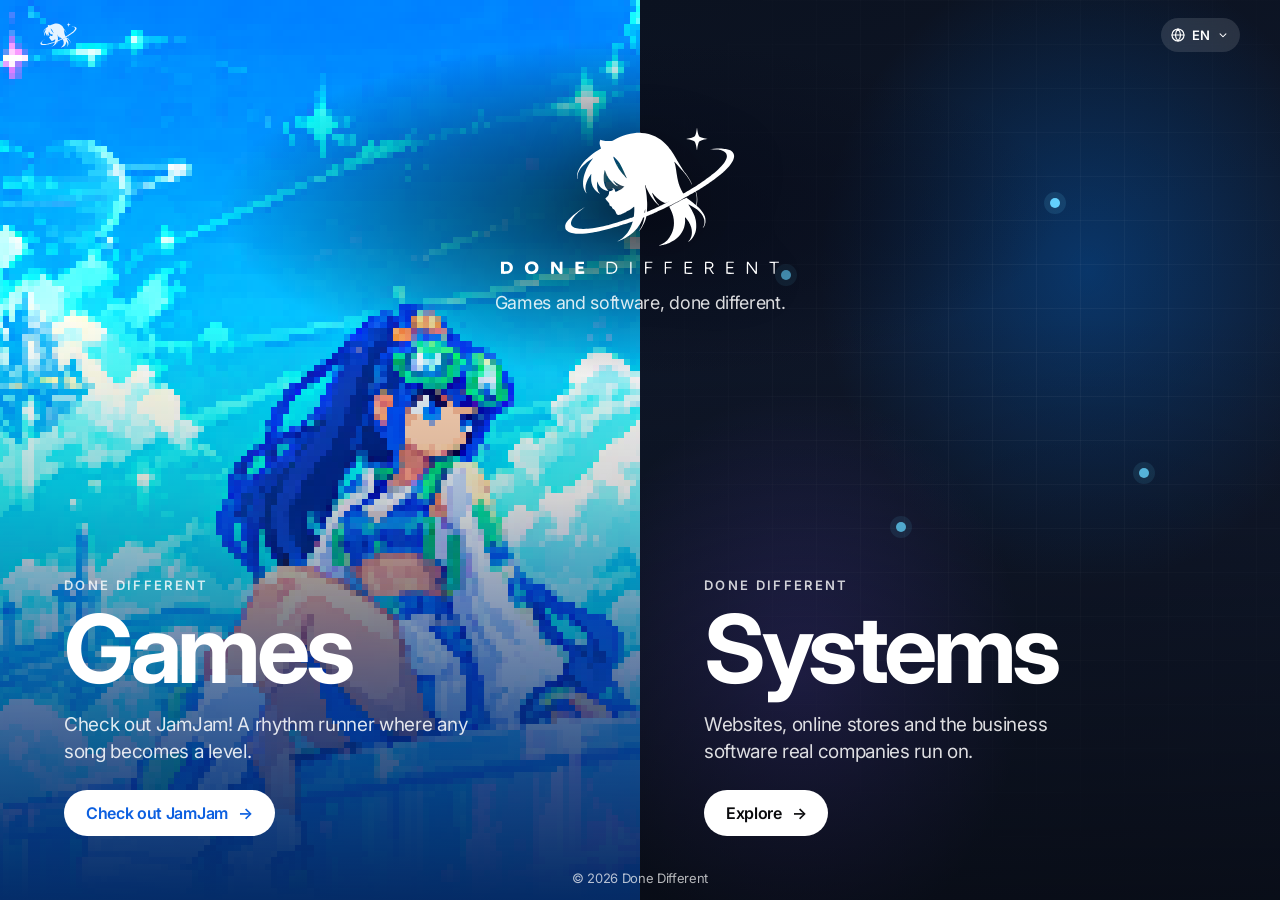
==== commit f17982ee: "new" ====
--- a/index.html
+++ b/index.html
@@ -4,7 +4,7 @@
 <meta charset="utf-8">
 <meta name="viewport" content="width=device-width, initial-scale=1">
 <title>Done Different — Games and business software</title>
-<link rel="alternate" hreflang="en" href="https://donedifferent.net/"><link rel="alternate" hreflang="ar" href="https://donedifferent.net/ar/"><link rel="alternate" hreflang="pl" href="https://donedifferent.net/pl/"><link rel="alternate" hreflang="x-default" href="https://donedifferent.net/"><meta property="og:locale" content="en_US"><meta property="og:locale:alternate" content="ar_AR"><meta property="og:locale:alternate" content="pl_PL"><script type="application/ld+json">{"@context": "https://schema.org", "@type": "ProfessionalService", "name": "Done Different", "url": "https://donedifferent.net/", "image": "https://donedifferent.net/og.png", "email": "zeyadissa333@gmail.com", "founder": {"@type": "Person", "name": "Zeyad Issa", "sameAs": ["https://www.linkedin.com/in/zeyad-issa"]}, "areaServed": "Worldwide", "knowsLanguage": ["en", "ar", "pl"]}</script><link rel="canonical" href="https://donedifferent.net/">
+<link rel="alternate" hreflang="en" href="https://donedifferent.net/"><link rel="alternate" hreflang="ar" href="https://donedifferent.net/ar/"><link rel="alternate" hreflang="pl" href="https://donedifferent.net/pl/"><link rel="alternate" hreflang="x-default" href="https://donedifferent.net/"><meta property="og:locale" content="en_US"><meta property="og:locale:alternate" content="ar_AR"><meta property="og:locale:alternate" content="pl_PL"><script type="application/ld+json">{"@context": "https://schema.org", "@type": "ProfessionalService", "name": "Done Different", "url": "https://donedifferent.net/", "image": "https://donedifferent.net/og.png", "areaServed": "Worldwide", "knowsLanguage": ["en", "ar", "pl"]}</script><link rel="canonical" href="https://donedifferent.net/">
 <meta name="theme-color" content="#0B0B0D">
 <meta name="description" content="Done Different is a studio that makes video games and the software real businesses run on. Choose a side: games, or websites and business systems.">
 <meta property="og:type" content="website">
@@ -119,7 +119,7 @@
     <div class="in d2"><small>Done Different</small><h2>Systems</h2><p>Websites, online stores and the business software real companies run on.</p><span class="go">Explore</span></div>
   </a>
 </main>
-<div class="foot"><span>© 2026 Done Different</span><a href="https://ziadissa.github.io">Zeyad Issa</a><a href="mailto:zeyadissa333@gmail.com">zeyadissa333@gmail.com</a><div class="foot-lang" role="navigation" aria-label="Language"><a href="/" hreflang="en" lang="en" data-lang-link aria-current="true">English</a><a href="/ar/" hreflang="ar" lang="ar" data-lang-link>العربية</a><a href="/pl/" hreflang="pl" lang="pl" data-lang-link>Polski</a></div></div>
+<div class="foot"><span>© 2026 Done Different</span><div class="foot-lang" role="navigation" aria-label="Language"><a href="/" hreflang="en" lang="en" data-lang-link aria-current="true">English</a><a href="/ar/" hreflang="ar" lang="ar" data-lang-link>العربية</a><a href="/pl/" hreflang="pl" lang="pl" data-lang-link>Polski</a></div></div>
 <script>
 (() => {
   const B = document.body, set = k => { B.classList.toggle('on-g', k === 'g'); B.classList.toggle('on-s', k === 's'); };
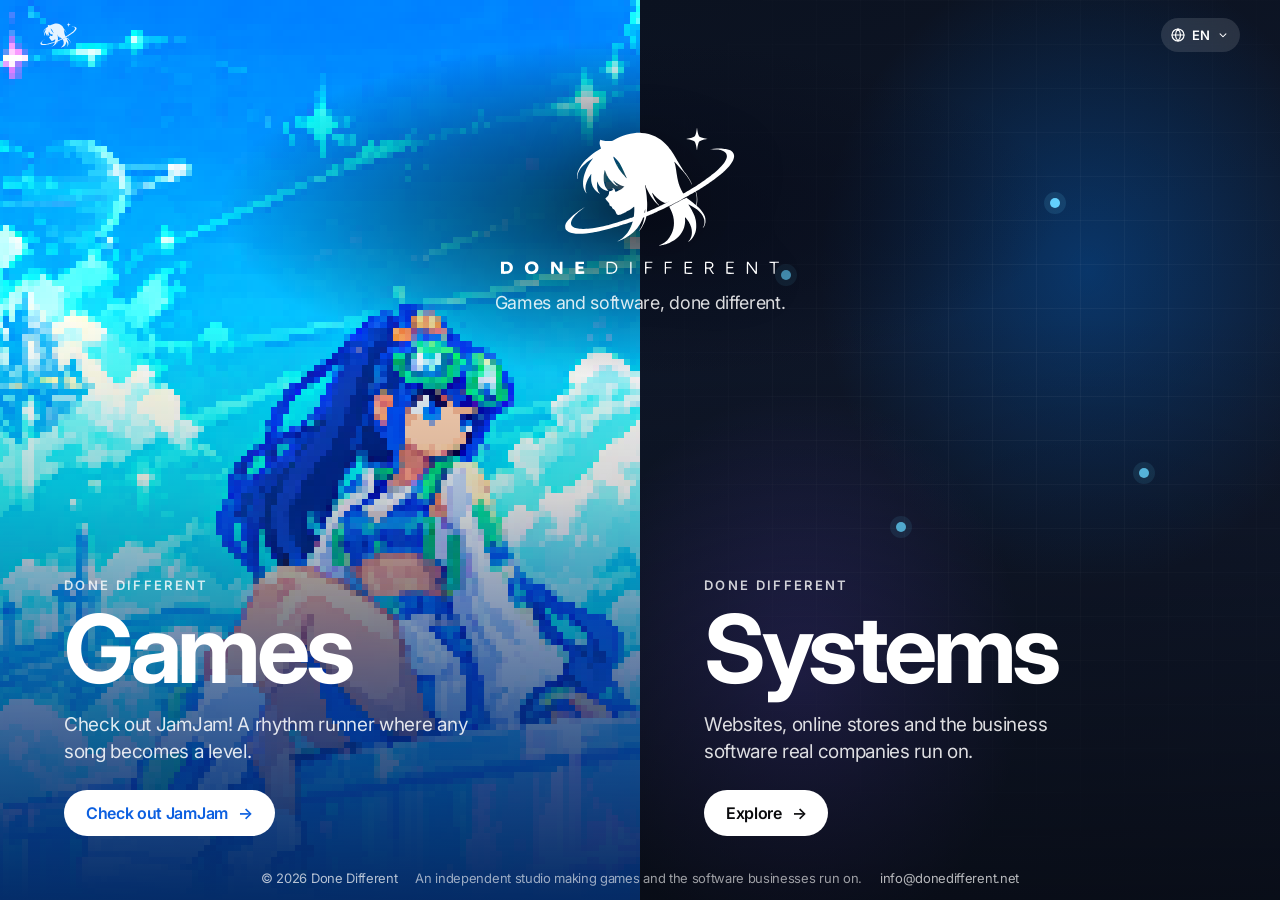
==== commit 3040a298: "update" ====
--- a/index.html
+++ b/index.html
@@ -4,7 +4,7 @@
 <meta charset="utf-8">
 <meta name="viewport" content="width=device-width, initial-scale=1">
 <title>Done Different — Games and business software</title>
-<link rel="alternate" hreflang="en" href="https://donedifferent.net/"><link rel="alternate" hreflang="ar" href="https://donedifferent.net/ar/"><link rel="alternate" hreflang="pl" href="https://donedifferent.net/pl/"><link rel="alternate" hreflang="x-default" href="https://donedifferent.net/"><meta property="og:locale" content="en_US"><meta property="og:locale:alternate" content="ar_AR"><meta property="og:locale:alternate" content="pl_PL"><script type="application/ld+json">{"@context": "https://schema.org", "@type": "ProfessionalService", "name": "Done Different", "url": "https://donedifferent.net/", "image": "https://donedifferent.net/og.png", "areaServed": "Worldwide", "knowsLanguage": ["en", "ar", "pl"]}</script><link rel="canonical" href="https://donedifferent.net/">
+<link rel="alternate" hreflang="en" href="https://donedifferent.net/"><link rel="alternate" hreflang="ar" href="https://donedifferent.net/ar/"><link rel="alternate" hreflang="pl" href="https://donedifferent.net/pl/"><link rel="alternate" hreflang="x-default" href="https://donedifferent.net/"><meta property="og:locale" content="en_US"><meta property="og:locale:alternate" content="ar_AR"><meta property="og:locale:alternate" content="pl_PL"><script type="application/ld+json">[{"@context": "https://schema.org", "@type": "Organization", "name": "Done Different", "url": "https://donedifferent.net/", "logo": "https://donedifferent.net/og.png", "email": "info@donedifferent.net", "description": "An independent studio making games and the software businesses run on.", "sameAs": ["https://games.donedifferent.net/", "https://systems.donedifferent.net/"], "subOrganization": [{"@type": "Organization", "name": "Done Different Games", "url": "https://games.donedifferent.net/"}, {"@type": "Organization", "name": "Done Different Systems", "url": "https://systems.donedifferent.net/"}]}, {"@context": "https://schema.org", "@type": "WebSite", "name": "Done Different", "url": "https://donedifferent.net/"}]</script><link rel="canonical" href="https://donedifferent.net/">
 <meta name="theme-color" content="#0B0B0D">
 <meta name="description" content="Done Different is a studio that makes video games and the software real businesses run on. Choose a side: games, or websites and business systems.">
 <meta property="og:type" content="website">
@@ -20,98 +20,19 @@
 <meta name="twitter:title" content="Done Different — Games and business software">
 <meta name="twitter:description" content="Video games and the software real businesses run on.">
 <meta name="twitter:image" content="https://donedifferent.net/og.png">
-<link rel="icon" type="image/png" href="[data-uri]">
+<link rel="icon" type="image/png" href="/assets/cfc0f4f850.png">
 <link rel="apple-touch-icon" href="apple-touch-icon.png">
 <link rel="preconnect" href="https://fonts.googleapis.com"><link rel="preconnect" href="https://fonts.gstatic.com" crossorigin>
 <link href="https://fonts.googleapis.com/css2?family=Inter:wght@400;500;600;700&family=Tajawal:wght@500;700&display=swap" rel="stylesheet">
-<style>
-:root{--ink:#1D1D1F;--ink-2:#6E6E73;--font:-apple-system,BlinkMacSystemFont,"SF Pro Display","Inter","Segoe UI",Roboto,Arial,sans-serif;--ar:"Tajawal","SF Arabic","Segoe UI",sans-serif;--accent:#0071E3}
-*{box-sizing:border-box;margin:0;padding:0}
-html,body{height:100%}
-html{overflow-x:hidden}
-body{font-family:var(--font);background:#0B0B0D;color:#fff;-webkit-font-smoothing:antialiased;letter-spacing:-0.02em;overflow-x:hidden}
-a{color:inherit;text-decoration:none}
-.bar{position:fixed;top:0;left:0;right:0;z-index:20;display:flex;align-items:center;justify-content:space-between;padding:18px clamp(18px,4vw,40px)}
-.bar .mk{display:inline-flex;align-items:center;gap:10px;color:#fff;opacity:.9}
-.bar .mk svg{height:26px;width:auto;aspect-ratio:1567/1102;fill:currentColor}
-.doors{position:relative;display:flex;min-height:100vh;min-height:100svh}
-.door{position:relative;flex:1;display:flex;flex-direction:column;justify-content:flex-end;padding:clamp(28px,5vw,64px);overflow:hidden;isolation:isolate;transition:flex-grow .8s cubic-bezier(.2,.8,.2,1)}
-.doors:hover .door{flex-grow:.8}.doors .door:hover{flex-grow:1.35}
-.door::after{content:"";position:absolute;inset:0;z-index:-1;background:linear-gradient(180deg,rgba(0,0,0,0) 35%,rgba(0,0,0,.55));pointer-events:none}
-.door .bg{position:absolute;inset:0;z-index:-2;transition:transform 1.4s cubic-bezier(.2,.8,.2,1),filter .8s}
-.door:hover .bg{transform:scale(1.05)}
-.g .bg{background:linear-gradient(160deg,#0A6FF4,#076BFB 45%,#0B5FE0)}
-.g .bg img{position:absolute;inset:0;width:100%;height:100%;object-fit:cover;object-position:62% 40%;image-rendering:pixelated;-webkit-mask-image:linear-gradient(180deg,#000 55%,transparent);mask-image:linear-gradient(180deg,#000 55%,transparent)}
-.s .bg{background:radial-gradient(60% 50% at 70% 30%,rgba(0,113,227,.35),transparent 70%),radial-gradient(50% 45% at 25% 75%,rgba(122,90,248,.25),transparent 70%),linear-gradient(165deg,#0B1220,#141E36)}
-.s .grid{position:absolute;inset:0;z-index:-1;background-image:linear-gradient(rgba(255,255,255,.05) 1px,transparent 1px),linear-gradient(90deg,rgba(255,255,255,.05) 1px,transparent 1px);background-size:44px 44px;-webkit-mask-image:radial-gradient(70% 60% at 60% 40%,#000,transparent);mask-image:radial-gradient(70% 60% at 60% 40%,#000,transparent)}
-.s .nodes{position:absolute;inset:0;z-index:-1}
-.s .nodes i{position:absolute;width:10px;height:10px;border-radius:50%;background:#64D2FF;box-shadow:0 0 0 6px rgba(100,210,255,.12);animation:pulse 3s ease-in-out infinite}
-@keyframes pulse{50%{transform:scale(1.5);opacity:.6}}
-.door small{font-size:13px;font-weight:600;letter-spacing:.18em!important;text-transform:uppercase;opacity:.8}
-.door h2{font-size:clamp(48px,7.4vw,104px);font-weight:700;letter-spacing:-0.045em;line-height:1;margin:8px 0 14px}
-.door p{font-size:clamp(16px,1.5vw,19px);max-width:34ch;opacity:.86;line-height:1.45}
-.door .go{display:inline-flex;align-items:center;gap:10px;margin-top:24px;padding:13px 22px;border-radius:999px;background:#fff;color:#0B0B0D;font-weight:600;font-size:16px;width:fit-content;transition:transform .45s cubic-bezier(.3,1.5,.5,1),box-shadow .4s}
-.door .go::after{content:"→";transition:transform .4s cubic-bezier(.3,1.5,.5,1)}
-.door:hover .go{transform:translateY(-2px);box-shadow:0 16px 36px -14px rgba(0,0,0,.6)}.door:hover .go::after{transform:translateX(4px)}
-.g .go{color:#0B5FE0}
-.center{isolation:isolate;position:absolute;left:50%;top:clamp(84px,14vh,150px);transform:translateX(-50%);z-index:5;text-align:center;pointer-events:none;width:min(92vw,560px)}
-.lstack{position:relative;display:grid;place-items:center;height:clamp(96px,14vw,150px);animation:float 6s ease-in-out infinite}
-.lstack svg{grid-area:1/1;height:100%;width:auto;fill:#fff;filter:drop-shadow(0 12px 30px rgba(0,0,0,.35));transition:opacity .55s cubic-bezier(.2,.8,.2,1),transform .7s cubic-bezier(.3,1.4,.5,1),filter .55s}
-.lstack .lg-g{aspect-ratio:2555/1360}
-.lstack .lg-s{aspect-ratio:2221/903;height:78%;opacity:0;transform:scale(.82) rotate(-4deg);filter:blur(8px) drop-shadow(0 12px 30px rgba(0,0,0,.35))}
-body.on-s .lstack .lg-g{opacity:0;transform:scale(.82) rotate(4deg);filter:blur(8px)}
-body.on-s .lstack .lg-s{opacity:1;transform:none;filter:drop-shadow(0 12px 30px rgba(0,0,0,.35))}
-body.on-g .door.s,body.on-s .door.g{filter:saturate(.7) brightness(.72)}
-.door{transition:flex-grow .8s cubic-bezier(.2,.8,.2,1),filter .6s}
-@keyframes float{50%{transform:translateY(-6px)}}
-.center::before{content:"";position:absolute;left:50%;top:44%;width:150%;height:180%;transform:translate(-50%,-50%);z-index:-1;background:radial-gradient(closest-side,rgba(6,10,24,.72),rgba(6,10,24,.35) 55%,transparent);pointer-events:none}
-.center p{margin-top:16px;font-size:clamp(15px,1.4vw,18px);opacity:.85}
-.foot{position:absolute;left:0;right:0;bottom:0;z-index:6;display:flex;justify-content:center;gap:18px;flex-wrap:wrap;padding:14px;font-size:13px;color:rgba(255,255,255,.7)}
-.foot a:hover{color:#fff}
-.in{animation:rise 1.1s cubic-bezier(.2,.8,.2,1) both}.in.d1{animation-delay:.12s}.in.d2{animation-delay:.24s}
-@keyframes rise{from{opacity:0;transform:translateY(22px)}}
-/* language dropdown */
-.lang-dd{position:relative}
-.lang-btn{display:inline-flex;align-items:center;gap:6px;height:34px;padding:0 10px 0 9px;border:0;border-radius:999px;background:rgba(255,255,255,.12);backdrop-filter:blur(12px);-webkit-backdrop-filter:blur(12px);font:inherit;font-size:13px;font-weight:600;color:#fff;cursor:pointer}
-.lang-btn svg{width:16px;height:16px;fill:none;stroke:currentColor;stroke-width:1.8;stroke-linecap:round;stroke-linejoin:round}
-.lang-btn .chev{width:14px;height:14px;transition:transform .35s}
-.lang-dd.open .chev{transform:rotate(180deg)}
-.lang-menu{position:absolute;top:calc(100% + 10px);right:0;min-width:180px;padding:6px;border-radius:16px;background:rgba(255,255,255,.97);color:var(--ink);box-shadow:0 24px 50px -20px rgba(0,0,0,.6);opacity:0;transform:translateY(-6px) scale(.97);transform-origin:top right;pointer-events:none;transition:opacity .25s,transform .35s cubic-bezier(.3,1.3,.5,1)}
-.lang-dd.open .lang-menu{opacity:1;transform:none;pointer-events:auto}
-.lang-menu a{display:flex;justify-content:space-between;gap:16px;padding:10px 12px;border-radius:11px;font-size:15px}
-.lang-menu a:hover{background:#F2F2F5}.lang-menu a small{font-size:11.5px;font-weight:600;color:var(--ink-2)}
-.lang-menu a[aria-current="true"]{background:#EEF4FF}
-.lang-menu a[lang="ar"] span{font-family:var(--ar)}
-.foot-lang{display:none}
-@media (max-width:760px){
-  .doors{flex-direction:column;min-height:100svh}
-  .doors:hover .door,.doors .door:hover{flex-grow:1}
-  .door{min-height:0;flex:1 1 50%;padding:24px 22px}
-  .door.g{justify-content:flex-start;padding-top:84px}
-  .door.g::after{background:linear-gradient(180deg,rgba(0,0,0,.45),rgba(0,0,0,0) 45%,rgba(0,0,0,.35))}
-  .door.s{padding-bottom:60px}
-  .door h2{font-size:clamp(40px,12vw,56px);margin:4px 0 8px}
-  .door p{font-size:15px}
-  .door .go{margin-top:14px;padding:11px 18px;font-size:15px}
-  .center{top:50%;left:0;right:0;transform:translateY(-50%);width:auto;margin:0;padding:0;display:flex;justify-content:center}
-  .center p{display:none}
-  .lstack{height:96px}
-  .center::before{width:330px;height:230px}
-  .door p{text-shadow:0 2px 12px rgba(0,0,0,.55)}
-  .foot{gap:12px;font-size:12px;padding:12px}
-  body.on-g .door.g,body.on-s .door.s{flex-grow:1.25}
-}
-@media (max-width:760px) and (max-height:700px){.door p{display:none}.lstack{height:80px}}
-@media (prefers-reduced-motion:reduce){*{animation:none!important;transition:none!important}}
-</style>
+<link rel="stylesheet" href="/assets/d-3d8ad633e3.css">
 <script>window.DD_MAIL={"url": ""}</script></head>
-<body>
+<body><h1 class="sr-only">Done Different. An independent studio making games and the software businesses run on.</h1>
 <svg width="0" height="0" style="position:absolute" aria-hidden="true"><defs><symbol id="dd-mark" viewBox="0 0 1567 1102"><path fill="currentColor" fill-rule="evenodd" d="M869.5 1084.1C868.9 1083.0 872.8 1080.0 875.0 1080.0C875.8 1080.0 877.8 1079.3 879.4 1078.5C880.9 1077.7 882.7 1077.0 883.4 1077.0C884.0 1077.0 888.3 1075.0 893.0 1072.7C931.2 1053.5 961.7 1020.9 981.4 978.2C998.2 941.7 1004.3 915.2 1004.4 878.5C1004.5 834.0 995.6 800.1 970.7 750.1L961.5 731.8L964.5 729.4C966.2 728.1 967.9 727.0 968.3 727.0C968.8 727.0 974.6 723.7 981.3 719.8C988.0 715.8 1015.1 701.7 1041.5 688.4C1067.9 675.2 1092.7 662.7 1096.5 660.7C1100.3 658.7 1107.1 655.5 1111.4 653.5C1119.1 650.1 1119.4 650.0 1121.9 651.7C1125.6 654.1 1141.4 666.4 1149.1 672.9C1156.5 679.2 1174.0 693.4 1190.2 706.4C1196.1 711.1 1201.8 715.0 1202.9 715.0C1205.3 715.0 1207.5 706.7 1209.5 689.3C1212.3 665.2 1211.0 640.1 1205.7 617.5C1201.2 598.4 1200.5 596.0 1199.2 596.0C1198.4 596.0 1195.1 597.6 1191.9 599.5C1188.6 601.4 1185.7 603.0 1185.5 603.0C1185.3 603.0 1180.6 605.7 1175.1 609.0C1169.5 612.3 1164.8 615.0 1164.5 615.0C1164.3 615.0 1160.8 616.9 1156.8 619.3C1152.8 621.7 1148.8 623.9 1148.0 624.3C1147.2 624.7 1145.6 625.6 1144.5 626.3C1143.4 627.0 1139.3 629.3 1135.5 631.5C1131.6 633.7 1127.6 636.0 1126.5 636.7C1125.4 637.4 1123.8 638.2 1123.0 638.6C1122.2 639.0 1115.7 642.8 1108.5 647.0C1095.9 654.4 1081.3 662.5 1062.5 672.5C1040.9 683.9 1036.3 686.4 1033.5 688.0C1031.8 689.0 1026.5 691.9 1021.5 694.5C1016.5 697.1 1009.3 701.0 1005.3 703.1C1001.3 705.3 980.9 715.6 959.8 726.1C924.0 744.0 905.5 752.8 873.5 767.0C866.4 770.2 856.2 774.8 851.0 777.3C838.0 783.4 833.0 785.6 822.5 790.0C817.6 792.1 805.2 797.4 795.0 801.8C784.8 806.2 772.5 811.5 767.5 813.5C755.3 818.5 754.2 819.3 753.4 823.7C753.1 825.8 752.2 829.5 751.5 832.0C750.8 834.5 749.5 839.2 748.6 842.5C747.7 845.8 746.3 850.1 745.5 852.0C744.8 853.9 742.8 859.1 741.0 863.5C739.3 867.9 737.3 872.7 736.5 874.2C735.7 875.6 735.0 877.4 735.0 878.1C735.0 879.9 722.0 905.6 715.9 915.8C708.4 928.3 700.5 939.2 692.8 947.4C684.9 955.8 683.1 955.8 689.6 947.4C701.5 932.3 715.1 906.8 721.0 889.0C722.6 883.9 723.5 881.0 727.4 867.5C730.0 858.6 735.0 833.9 735.0 830.0C735.0 827.4 732.6 827.5 727.6 830.3C724.2 832.3 723.3 833.6 719.8 842.5C696.5 901.8 654.7 953.5 596.5 995.1C583.0 1004.7 534.2 1032.0 530.5 1032.0C530.2 1032.0 527.6 1033.1 524.7 1034.5C519.7 1037.0 507.7 1041.8 497.7 1045.5C494.4 1046.6 492.5 1046.9 491.8 1046.2C491.3 1045.7 491.2 1045.0 491.7 1044.7C492.1 1044.5 496.6 1042.1 501.5 1039.5C550.5 1013.7 591.3 966.8 616.1 908.0C621.6 894.8 631.4 866.0 630.6 865.2C630.0 864.7 624.1 866.5 609.0 871.9C591.3 878.1 565.0 887.2 551.0 891.9C536.8 896.7 528.5 899.3 504.5 906.5C497.9 908.5 491.4 910.5 490.0 911.0C488.6 911.5 484.4 912.8 480.5 913.9C476.6 915.0 465.2 918.4 455.0 921.4C444.8 924.4 434.7 927.3 432.5 927.9C430.3 928.4 423.3 930.3 417.0 931.9C364.7 945.8 336.2 952.5 306.0 957.9C296.9 959.5 280.7 962.5 270.0 964.5C227.2 972.3 185.0 976.4 147.5 976.4C99.9 976.3 73.8 972.0 50.8 960.4C26.4 948.1 18.0 936.3 18.0 914.1C18.0 898.1 20.9 889.3 32.1 871.3C46.2 848.8 83.0 812.3 113.8 790.2C116.4 788.3 123.0 783.5 128.5 779.5C164.9 753.1 197.3 731.9 198.9 733.5C199.2 733.9 199.0 734.4 198.4 734.8C180.5 747.1 142.0 777.6 128.0 790.6C123.9 794.5 118.3 799.6 115.7 802.0C113.0 804.4 106.7 811.4 101.6 817.4C76.9 846.8 66.4 872.1 71.3 890.0C76.5 908.8 92.7 920.8 122.5 928.0C142.8 932.9 149.7 933.5 185.5 933.4C219.8 933.2 230.6 932.5 267.0 927.6C299.9 923.2 355.4 912.0 399.5 900.8C403.9 899.7 409.8 898.2 412.5 897.5C415.2 896.8 421.3 895.2 426.0 893.8C430.7 892.4 437.4 890.5 441.0 889.5C455.8 885.4 490.5 875.1 501.5 871.5C503.7 870.8 510.2 868.7 516.0 866.9C531.4 862.2 575.2 847.7 585.0 844.0C589.7 842.3 595.3 840.3 597.5 839.5C604.4 837.2 616.4 833.0 618.5 832.1C619.6 831.6 623.6 830.2 627.5 829.0C641.3 824.5 640.4 825.8 642.0 807.5C644.7 777.4 645.0 771.3 644.9 753.2C644.7 731.9 644.3 730.6 639.2 735.2C636.4 737.8 621.9 748.1 609.0 756.7C604.9 759.4 595.2 765.2 587.5 769.5C579.8 773.7 573.0 777.6 572.5 778.0C570.0 779.9 541.0 794.4 531.4 798.5C514.0 805.9 503.5 808.1 496.1 806.0C487.5 803.6 483.4 798.4 476.9 782.2C470.1 764.9 465.3 758.7 453.8 751.9C446.8 747.8 443.0 743.1 443.0 738.6C443.0 734.0 441.3 732.2 432.0 727.5C421.8 722.2 419.0 718.4 419.0 709.4C418.9 701.5 416.0 696.7 403.1 683.5C390.4 670.7 383.0 661.1 383.0 657.4C383.0 656.2 384.1 654.5 385.4 653.7C393.4 648.4 405.2 635.8 409.9 627.5C415.2 618.2 417.5 605.6 415.1 599.5C414.1 597.1 415.5 594.0 417.5 594.0C419.9 594.0 439.8 587.2 442.7 585.3C452.6 579.2 457.1 573.0 451.7 573.0C450.4 573.0 448.9 573.5 448.2 574.2C446.2 576.2 445.7 574.3 447.2 569.8C449.1 564.1 450.8 564.0 458.9 569.4C465.6 573.8 465.9 574.2 468.9 581.9C470.6 586.3 472.0 591.3 472.0 593.0C472.0 597.5 473.6 597.5 485.6 593.4C497.9 589.3 509.1 583.9 516.5 578.6C519.2 576.6 522.1 575.0 522.9 575.0C525.5 575.0 537.5 566.1 542.3 560.6C545.0 557.5 548.5 554.6 550.5 553.9C552.4 553.2 554.0 552.0 554.0 551.3C554.0 549.8 553.5 549.6 539.0 544.3C514.8 535.6 484.8 518.3 463.3 500.8C452.2 491.8 451.0 493.2 459.5 505.6C466.4 515.7 484.2 535.5 491.0 540.5C496.1 544.3 497.5 547.9 493.5 547.2C490.7 546.7 471.1 534.7 462.2 528.1C454.9 522.6 434.2 501.6 424.7 489.9C408.7 470.4 388.6 431.6 379.4 402.6C377.3 395.7 375.8 400.0 370.4 430.5C367.9 444.1 367.7 447.9 367.6 471.0C367.5 488.7 367.9 498.3 368.8 502.5C375.0 530.7 377.6 539.5 383.0 550.5C388.3 561.2 400.6 578.4 406.6 583.3C414.1 589.6 405.3 589.8 386.5 584.0C351.9 573.1 324.3 546.7 313.3 514.1C307.4 496.4 306.8 498.1 307.4 529.8C307.8 551.3 308.3 558.1 309.9 565.0C314.0 582.9 320.3 597.4 327.7 606.1C334.9 614.6 332.5 615.5 321.6 608.3C301.8 595.4 288.0 581.1 276.3 561.5C263.7 540.2 258.6 525.8 254.4 499.9C252.8 489.7 252.9 454.6 254.6 440.8C255.4 434.8 254.1 434.6 250.3 440.3C248.8 442.7 244.1 449.8 239.9 456.1C215.2 493.0 202.0 531.9 202.0 567.5C202.0 582.7 203.7 590.4 209.5 602.3C213.8 611.2 213.4 613.3 208.3 607.5C200.0 598.0 189.4 577.0 185.2 562.0C179.2 540.5 178.3 505.3 182.9 480.0C187.2 456.7 197.1 423.2 204.6 406.2C205.9 403.2 207.0 400.4 207.0 399.9C207.0 398.5 217.1 377.1 221.0 370.1C224.2 364.4 229.4 355.0 233.4 347.6C237.3 340.4 250.7 320.7 261.2 306.7C274.0 289.6 273.8 289.4 256.1 300.5C222.5 321.6 204.5 335.5 181.7 357.9C162.1 377.1 154.0 388.1 142.9 410.0C131.7 432.2 127.3 455.4 130.3 476.4C131.4 483.6 129.9 483.2 127.4 475.7C126.0 471.6 125.6 467.4 125.7 455.0C125.8 435.4 128.3 423.7 136.9 402.5C138.3 399.2 145.0 385.7 147.2 382.0C158.6 362.4 169.7 346.0 179.3 334.5C185.7 326.8 211.0 299.2 212.0 298.8C212.4 298.6 218.5 293.2 225.6 286.8C251.3 263.5 287.9 237.0 324.0 215.5C333.1 210.1 341.1 205.1 341.9 204.4C343.1 203.3 342.9 202.2 340.5 196.8C329.8 173.1 327.1 146.4 333.9 132.5C337.3 125.7 339.5 124.1 343.2 126.1C347.8 128.6 368.8 133.3 383.0 135.0C393.6 136.3 420.8 136.3 436.2 135.0L448.0 134.0L460.7 127.0C541.4 82.9 631.9 59.4 709.0 62.4C753.9 64.2 799.1 76.0 836.7 95.6C875.2 115.7 898.7 132.8 928.6 162.5C947.4 181.2 958.6 194.5 975.6 218.6C989.9 238.9 1012.5 275.0 1026.3 299.4C1031.2 308.3 1036.5 317.3 1038.0 319.5C1039.5 321.7 1046.1 332.5 1052.8 343.5C1066.5 366.2 1096.2 411.4 1107.6 426.9C1132.3 460.4 1153.7 495.3 1162.6 516.5C1166.5 525.9 1167.2 527.9 1166.8 529.6C1166.3 532.3 1164.8 531.8 1163.8 528.5C1158.8 512.2 1135.1 472.0 1114.7 445.2C1100.8 427.0 1096.6 421.6 1091.7 416.3C1088.8 413.1 1083.7 407.4 1080.5 403.5C1072.5 394.0 1055.6 374.9 1043.5 361.8C1029.9 347.0 1019.4 335.4 1013.9 328.9C1011.3 325.9 1008.9 323.8 1008.5 324.2C1007.7 325.0 1008.3 327.2 1013.6 345.5C1014.9 349.9 1017.7 362.3 1019.9 373.0C1023.6 391.7 1024.7 398.8 1030.5 443.0C1035.6 481.6 1044.3 516.5 1056.7 548.0C1063.3 564.7 1084.8 607.1 1089.7 613.0C1090.6 614.0 1150.7 578.8 1178.7 560.8C1184.1 557.3 1189.4 554.0 1190.5 553.4C1198.8 548.7 1245.0 518.1 1272.5 499.1C1289.8 487.2 1331.7 456.4 1340.0 449.5C1344.1 446.1 1350.2 441.1 1353.6 438.4C1406.4 395.8 1447.4 354.3 1464.7 325.9C1482.8 296.4 1487.1 280.9 1482.7 262.3C1478.8 246.2 1464.9 232.4 1445.0 224.7C1432.2 219.8 1423.5 217.3 1414.0 215.9C1411.0 215.5 1405.8 214.6 1402.5 214.0C1399.2 213.4 1380.8 212.7 1361.5 212.3C1341.9 211.9 1328.3 211.3 1330.5 210.9C1358.5 205.9 1415.9 203.5 1449.4 206.1C1465.1 207.3 1480.9 209.9 1491.5 213.0C1495.3 214.2 1499.9 215.5 1501.7 215.9C1507.1 217.3 1522.2 225.1 1527.8 229.3C1538.2 237.1 1547.1 251.7 1549.1 264.1C1554.7 297.7 1525.3 348.0 1467.9 403.0C1459.0 411.5 1449.4 420.5 1446.4 423.0C1443.5 425.5 1433.3 434.1 1423.8 442.1C1414.3 450.1 1394.6 465.5 1380.0 476.3C1365.4 487.1 1350.6 498.1 1347.0 500.7C1340.6 505.5 1294.4 536.1 1269.0 552.5C1253.1 562.8 1221.0 582.5 1212.7 587.1C1209.6 588.8 1205.8 591.4 1204.4 592.7L1201.7 595.1L1203.9 596.6C1205.0 597.4 1206.0 599.1 1206.0 600.3C1206.0 601.5 1206.6 604.5 1207.4 607.0C1213.6 626.8 1215.2 636.8 1215.8 660.0C1216.3 683.2 1215.3 696.0 1211.5 710.3C1210.1 715.6 1209.0 720.5 1209.0 721.0C1209.0 721.5 1212.9 725.6 1217.8 730.2C1239.9 751.1 1253.5 766.3 1263.8 781.9C1284.6 813.1 1290.5 830.3 1290.4 859.0C1290.3 875.9 1290.2 876.3 1285.2 892.5C1281.9 903.4 1273.9 918.1 1268.7 923.3C1264.6 927.3 1264.3 925.9 1267.9 920.0C1269.6 917.2 1271.0 914.8 1271.0 914.5C1271.0 914.3 1272.3 911.3 1274.0 907.8C1279.8 895.5 1280.2 893.4 1280.7 876.0C1281.4 852.9 1279.6 845.1 1266.8 818.0C1260.6 804.7 1253.9 795.8 1238.1 779.7C1225.5 766.8 1217.2 759.5 1207.2 752.6C1198.1 746.3 1167.0 727.6 1155.0 721.3C1148.7 717.9 1142.1 714.4 1140.3 713.4C1136.2 711.0 1135.0 712.2 1137.8 715.9C1139.7 718.4 1158.3 748.8 1164.3 759.0C1168.2 765.8 1176.5 782.8 1186.2 804.0C1189.8 811.8 1190.8 814.3 1192.6 820.5C1193.5 823.8 1194.9 828.3 1195.6 830.5C1196.2 832.7 1197.5 837.2 1198.3 840.5C1199.2 843.8 1200.3 848.3 1200.9 850.6C1207.1 874.4 1208.7 923.3 1204.0 943.5C1196.9 973.6 1192.3 984.9 1178.6 1006.0C1168.8 1021.1 1161.9 1029.1 1151.1 1038.2C1141.3 1046.4 1135.6 1049.9 1134.3 1048.6C1133.9 1048.2 1134.0 1047.6 1134.5 1047.2C1136.9 1045.5 1147.9 1032.1 1150.7 1027.4C1162.5 1007.8 1167.0 990.6 1167.0 964.3C1167.0 931.5 1158.7 903.4 1139.2 870.5C1129.2 853.7 1106.5 825.3 1104.5 827.2C1104.1 827.6 1104.4 835.7 1105.0 845.2C1106.1 860.4 1106.1 864.3 1104.6 877.0C1102.6 894.3 1099.0 912.6 1095.5 922.5C1074.3 983.1 1027.7 1030.9 961.5 1059.9C958.8 1061.1 955.1 1062.7 953.5 1063.4C951.9 1064.2 948.7 1065.4 946.5 1066.3C944.3 1067.1 940.7 1068.5 938.5 1069.3C934.6 1070.8 927.0 1073.2 922.0 1074.4C920.6 1074.8 916.1 1076.0 912.0 1077.1C904.4 1079.1 895.6 1080.8 880.0 1083.5C869.8 1085.3 870.3 1085.2 869.5 1084.1ZM742.5 783.9C743.9 782.6 744.5 757.1 743.2 755.8C742.5 755.1 741.9 756.0 741.5 758.6C740.5 764.5 737.1 781.2 736.4 783.9C735.7 786.1 735.9 786.2 738.6 785.6C740.2 785.2 742.0 784.4 742.5 783.9ZM765.8 775.5C768.7 774.1 771.2 773.0 771.5 773.0C773.5 773.0 854.1 736.7 869.0 729.0C872.0 727.5 884.2 721.8 896.0 716.4C919.2 705.9 952.3 689.3 952.8 687.9C953.0 687.4 954.0 687.0 955.0 687.0C956.0 687.0 957.2 686.5 957.5 686.0C958.3 684.7 955.5 684.7 953.2 686.0C950.7 687.3 940.7 691.7 932.0 695.3L924.5 698.3L916.5 695.5C906.8 692.1 898.7 688.2 889.7 682.4C879.1 675.6 857.1 659.0 848.2 651.1C840.7 644.5 819.3 621.5 810.7 610.8C806.9 606.0 804.1 604.4 805.5 607.8C805.9 608.7 807.3 612.9 808.7 617.0C814.3 633.8 820.7 648.1 828.9 661.8C832.1 667.2 836.5 674.7 838.8 678.7C844.4 688.3 857.0 705.1 864.3 712.7C867.5 716.1 870.0 719.4 869.8 720.1C868.9 722.7 849.1 704.5 828.2 681.8C808.4 660.2 784.1 622.2 764.7 582.5C757.2 567.2 750.0 551.3 750.0 549.9C750.0 549.5 748.6 546.2 747.0 542.7C745.4 539.1 744.0 535.7 744.0 535.2C744.0 534.7 743.3 533.6 742.4 532.9C740.9 531.7 740.8 531.9 741.2 535.5C741.5 537.7 742.7 543.8 744.0 549.0C746.6 560.2 748.8 572.5 750.0 583.0C750.5 587.1 751.4 593.2 751.9 596.5C756.8 626.1 757.9 637.0 761.1 691.9C762.3 712.4 761.7 739.0 759.3 769.9C758.9 774.9 759.1 778.0 759.7 778.0C760.2 778.0 763.0 776.9 765.8 775.5ZM576.0 470.9C575.5 469.2 574.7 467.3 574.2 466.7C573.7 466.0 572.3 463.0 571.0 460.0C569.8 457.0 567.7 452.2 566.4 449.5C560.7 436.9 558.0 430.8 558.0 430.4C558.0 430.1 555.1 423.9 551.6 416.7C548.1 409.4 544.3 401.5 543.2 399.0C542.1 396.5 539.3 390.2 537.0 385.0C534.6 379.8 532.4 375.1 532.0 374.5C531.6 373.9 528.6 368.6 525.5 362.5C507.8 328.6 491.3 307.1 468.7 288.3C464.2 284.5 459.8 280.7 458.8 279.8C457.8 278.8 456.5 278.0 456.0 278.0C452.6 278.0 459.4 300.8 469.1 321.7C471.2 326.3 473.9 332.3 475.2 335.2C478.6 343.3 488.7 362.4 493.4 369.8C495.8 373.5 498.7 378.3 499.8 380.6C504.2 389.3 530.1 423.7 546.4 442.5C552.5 449.6 568.6 467.4 572.7 471.7C575.8 474.9 577.0 474.6 576.0 470.9ZM1211.7 215.8C1211.4 214.5 1209.9 205.8 1208.5 196.5C1205.4 176.4 1200.3 157.4 1195.2 147.0C1191.7 139.8 1191.2 139.3 1184.5 135.8C1173.1 129.7 1147.9 122.6 1130.0 120.5C1121.1 119.5 1119.0 118.9 1119.0 117.5C1119.0 116.6 1120.7 115.9 1123.8 115.5C1133.9 114.2 1153.7 109.7 1165.8 106.1C1180.9 101.5 1185.4 99.6 1189.8 96.3C1197.6 90.4 1206.3 62.8 1210.4 31.1C1211.3 24.2 1212.3 18.4 1212.6 18.1C1213.7 17.0 1215.0 20.7 1215.0 25.0C1215.0 34.1 1221.3 65.0 1225.4 76.5C1231.0 92.4 1233.3 95.6 1242.0 100.0C1252.0 105.1 1288.9 114.9 1298.3 115.0C1300.0 115.1 1302.8 115.7 1304.5 116.4L1307.5 117.8L1305.0 118.7C1303.6 119.3 1299.6 120.0 1296.0 120.4C1270.6 123.2 1239.3 133.7 1233.1 141.6C1225.8 150.8 1216.9 186.0 1214.8 213.9C1214.5 217.9 1212.5 219.1 1211.7 215.8Z"/></symbol><symbol id="dd-word" viewBox="0 0 2555 150"><path fill="currentColor" fill-rule="evenodd" d="M278.0 131.1C258.5 126.0 242.4 110.9 236.8 92.6C234.3 84.3 233.9 69.8 236.0 61.0C243.9 27.8 283.1 9.3 319.8 21.6C333.7 26.2 348.6 39.2 353.8 51.2C359.7 65.2 359.1 87.4 352.4 101.7C349.4 108.0 339.2 118.8 331.7 123.7C319.0 132.0 294.2 135.4 278.0 131.1ZM18.7 130.3C17.7 129.4 17.8 21.0 18.8 21.0C39.9 20.5 76.7 21.0 80.9 21.9C90.5 23.9 104.1 31.1 110.6 37.6C136.4 63.4 128.9 107.2 96.0 123.4C82.3 130.1 76.4 131.0 46.0 131.0C31.4 131.0 19.0 130.7 18.7 130.3ZM473.2 129.7C472.1 128.4 472.4 22.8 473.5 21.0C474.0 20.2 497.1 20.6 499.7 21.5C501.1 22.0 515.9 41.6 526.5 57.0C536.7 71.9 546.8 85.3 548.6 86.3C549.8 87.0 550.0 82.5 550.0 54.6C550.0 16.3 548.5 19.8 564.7 20.2L575.5 20.5L575.5 75.5L575.5 130.5L563.3 130.8C554.3 131.0 550.9 130.7 550.1 129.8C547.4 126.4 524.8 95.5 519.5 88.0C507.9 71.3 500.7 62.0 499.5 62.0C498.4 62.0 498.1 68.5 498.1 95.6C498.1 114.0 497.8 129.6 497.5 130.1C496.5 131.5 474.4 131.2 473.2 129.7ZM693.7 129.6C693.4 128.7 693.1 104.3 693.0 75.2C693.0 30.7 693.2 22.1 694.4 21.1C696.5 19.3 768.5 19.7 770.0 21.5C770.7 22.3 771.0 26.4 770.8 32.1L770.5 41.5L746.5 41.8C733.3 41.9 722.2 42.4 721.7 42.9C720.7 43.9 720.2 60.7 721.1 62.2C721.5 62.8 730.7 63.5 743.1 63.8L764.5 64.5L764.5 74.5L764.5 84.5L743.0 85.0L721.5 85.5L720.9 95.5C720.6 101.0 720.6 106.1 720.8 106.8C721.1 107.7 727.1 108.0 746.0 108.0C766.0 108.0 771.0 108.3 771.9 109.4C772.7 110.3 773.0 114.2 772.8 120.6L772.5 130.5L733.4 130.8C699.7 131.0 694.1 130.8 693.7 129.6ZM975.7 130.3C974.3 129.0 974.9 23.3 976.2 22.3C978.5 20.4 1015.5 19.8 1025.0 21.4C1055.5 26.6 1073.1 46.1 1073.2 74.9C1073.3 99.3 1060.8 118.3 1039.8 125.7C1026.8 130.3 1021.4 131.0 998.5 131.0C986.3 131.0 976.0 130.7 975.7 130.3ZM1190.5 130.0C1189.5 128.3 1189.1 24.7 1190.2 22.8C1191.3 20.6 1199.2 20.3 1200.9 22.4C1201.7 23.3 1201.9 38.5 1201.8 77.1L1201.5 130.5L1196.3 130.8C1193.4 131.0 1190.9 130.6 1190.5 130.0ZM1325.1 129.6C1324.3 128.7 1324.1 113.5 1324.2 74.9L1324.5 21.5L1356.0 21.0C1373.3 20.7 1388.3 20.8 1389.2 21.2C1391.7 22.4 1392.4 25.8 1390.6 28.5L1389.0 31.0L1363.5 31.0C1346.5 31.0 1337.9 31.4 1337.5 32.1C1336.6 33.5 1336.6 67.6 1337.5 68.9C1337.9 69.6 1345.8 70.0 1360.4 70.0C1384.1 70.0 1385.0 70.2 1385.0 75.0C1385.0 79.8 1384.1 80.0 1361.2 80.0C1348.1 80.0 1339.1 80.4 1337.9 81.1C1336.0 82.1 1335.9 83.1 1336.1 105.5C1336.1 118.4 1335.9 129.3 1335.5 129.9C1334.6 131.5 1326.5 131.2 1325.1 129.6ZM1503.5 129.8C1503.2 129.1 1503.1 104.4 1503.2 75.0L1503.5 21.5L1536.0 21.5L1568.5 21.5L1568.8 25.1C1569.0 27.2 1568.6 29.1 1567.7 29.8C1566.8 30.6 1558.1 31.1 1540.4 31.2L1514.5 31.5L1514.3 49.0C1514.3 58.6 1514.4 67.3 1514.7 68.2C1515.1 69.8 1517.3 70.0 1539.3 70.2L1563.5 70.5L1563.5 75.0L1563.5 79.5L1539.8 80.0C1526.8 80.3 1515.8 80.8 1515.4 81.2C1515.0 81.6 1514.5 92.4 1514.3 105.2C1514.1 118.0 1513.7 129.1 1513.5 129.8C1513.2 130.5 1511.3 131.0 1508.5 131.0C1505.8 131.0 1503.7 130.5 1503.5 129.8ZM1683.6 130.1C1682.5 128.4 1682.9 22.7 1684.0 21.6C1685.4 20.2 1748.9 20.6 1750.7 22.1C1752.5 23.7 1752.3 26.4 1750.2 28.9C1748.6 30.9 1747.6 31.0 1722.0 31.3L1695.5 31.5L1695.2 48.9C1695.0 61.2 1695.3 66.7 1696.1 67.7C1697.1 68.9 1701.4 69.1 1720.8 68.9C1739.8 68.8 1744.4 69.0 1745.1 70.1C1746.3 72.0 1746.2 74.7 1745.0 77.1C1744.0 78.9 1742.6 79.0 1720.7 79.0C1703.9 79.0 1697.1 79.3 1696.2 80.2C1694.7 81.7 1694.5 116.7 1696.0 119.0C1696.8 120.3 1701.1 120.5 1724.2 120.5L1751.5 120.5L1752.4 123.2C1753.1 125.1 1753.0 126.7 1752.2 128.5L1751.0 131.0L1717.6 131.0C1699.2 131.0 1683.9 130.6 1683.6 130.1ZM1868.6 129.5C1867.7 127.0 1867.9 23.7 1868.9 22.1C1869.6 21.1 1874.4 20.8 1893.1 20.9C1915.0 21.1 1916.9 21.2 1923.4 23.5C1939.9 29.3 1948.0 45.8 1942.4 62.3C1940.8 67.1 1932.8 77.0 1930.5 77.0C1929.8 77.0 1928.7 77.6 1928.1 78.3C1927.5 79.1 1925.2 80.3 1922.9 81.0C1917.7 82.7 1917.1 84.4 1920.2 87.8C1922.3 90.2 1926.3 95.9 1940.7 117.3C1943.0 120.7 1945.8 124.7 1946.9 126.2C1950.3 130.5 1949.7 131.1 1942.3 130.8L1935.5 130.5L1924.5 113.8C1918.5 104.6 1911.7 94.2 1909.5 90.8L1905.5 84.5L1894.5 84.2C1888.5 84.1 1882.8 84.4 1882.0 85.0C1880.8 85.8 1880.4 89.9 1880.0 108.2L1879.5 130.5L1874.4 130.8C1870.4 131.0 1869.1 130.7 1868.6 129.5ZM2062.2 129.8C2060.8 128.4 2060.4 24.4 2061.9 22.2C2063.0 20.4 2126.5 20.3 2128.6 22.1C2130.5 23.7 2130.4 27.4 2128.2 29.3C2126.8 30.6 2122.6 30.9 2100.6 31.0C2086.4 31.0 2074.4 31.3 2074.0 31.5C2073.4 31.9 2073.8 66.9 2074.4 67.7C2074.4 67.8 2085.0 68.0 2097.9 68.2C2119.3 68.6 2121.4 68.8 2122.6 70.5C2124.4 73.0 2124.4 75.5 2122.4 77.4C2121.1 78.8 2117.5 79.0 2098.5 79.0C2079.4 79.0 2075.9 79.2 2074.6 80.6C2073.2 82.0 2073.0 84.5 2073.6 100.3C2073.9 110.3 2074.5 118.9 2075.0 119.3C2075.4 119.8 2088.1 120.2 2103.1 120.3L2130.5 120.5L2130.5 125.5L2130.5 130.5L2097.0 130.8C2071.7 131.0 2063.1 130.7 2062.2 129.8ZM2247.6 129.4C2246.3 126.0 2246.9 22.0 2248.2 21.6C2248.9 21.3 2251.5 20.9 2253.9 20.7C2258.0 20.2 2258.7 20.4 2261.4 23.4C2266.1 28.3 2291.5 62.9 2323.5 107.8C2324.4 109.0 2325.5 110.0 2326.0 110.0C2326.6 110.0 2327.0 93.3 2327.0 66.2C2327.0 33.5 2327.3 22.1 2328.2 21.2C2329.8 19.6 2336.5 19.7 2337.9 21.4C2338.7 22.3 2338.9 37.6 2338.8 76.6L2338.5 130.5L2332.3 130.8L2326.2 131.1L2320.7 123.8C2317.8 119.8 2311.5 111.1 2307.0 104.5C2297.9 91.5 2284.1 72.5 2272.1 56.3C2267.9 50.7 2263.7 45.0 2262.7 43.5C2261.7 42.1 2260.5 41.2 2260.0 41.5C2259.5 41.8 2259.1 60.7 2259.0 85.2C2259.0 115.2 2258.6 128.7 2257.9 129.7C2256.3 131.6 2248.4 131.4 2247.6 129.4ZM2489.7 130.3C2489.3 130.0 2488.9 113.0 2488.9 92.6C2488.8 72.2 2488.5 50.1 2488.1 43.5L2487.5 31.5L2470.6 31.2C2460.2 31.1 2453.1 30.5 2452.3 29.9C2450.7 28.5 2450.6 22.4 2452.1 21.4C2452.9 20.9 2502.5 20.7 2537.3 21.0C2537.7 21.0 2538.0 23.1 2537.8 25.8L2537.5 30.5L2520.1 30.8C2510.5 30.9 2502.2 31.4 2501.6 31.9C2500.8 32.5 2500.4 48.4 2500.2 81.2C2500.0 107.7 2499.6 129.8 2499.3 130.2C2498.8 131.2 2490.6 131.2 2489.7 130.3ZM1028.0 117.3C1047.4 112.0 1058.6 98.5 1059.8 79.2C1061.1 56.3 1051.2 40.6 1031.0 33.7C1023.9 31.3 990.9 30.0 988.5 32.0C987.2 33.1 987.0 39.1 987.0 75.4C987.0 101.7 987.4 118.0 988.0 118.6C989.5 120.1 1021.5 119.2 1028.0 117.3ZM305.6 107.6C322.1 103.2 331.5 87.8 328.9 69.6C325.0 42.1 293.5 31.5 272.9 50.7C265.9 57.3 263.5 63.4 263.5 75.0C263.5 92.2 270.9 102.7 286.3 107.5C291.8 109.3 299.3 109.3 305.6 107.6ZM78.4 105.3C84.5 103.1 91.0 96.8 94.1 90.4C96.1 86.2 96.4 83.9 96.5 74.5C96.5 63.5 96.5 63.5 92.8 57.9C85.1 46.0 73.8 41.4 54.0 42.2L45.5 42.5L45.2 74.0C45.1 91.3 45.2 106.1 45.5 106.9C46.3 109.0 71.7 107.8 78.4 105.3ZM1917.1 71.5C1929.2 67.2 1934.9 54.1 1929.7 42.6C1927.5 37.9 1926.4 36.7 1921.8 34.3C1916.7 31.7 1915.7 31.6 1899.7 31.2C1887.5 30.9 1882.6 31.1 1881.5 32.0C1880.3 33.0 1880.0 36.6 1880.0 51.5C1880.0 61.6 1880.3 70.5 1880.6 71.4C1881.5 73.7 1910.7 73.7 1917.1 71.5Z"/></symbol><symbol id="dd-full" viewBox="0 0 2555 1360"><path fill="currentColor" fill-rule="evenodd" d="M278.0 1341.1C258.5 1336.0 242.4 1320.9 236.8 1302.6C234.3 1294.3 233.9 1279.8 236.0 1271.0C243.9 1237.8 283.1 1219.3 319.8 1231.6C333.7 1236.2 348.6 1249.2 353.8 1261.2C359.7 1275.2 359.1 1297.4 352.4 1311.7C349.4 1318.0 339.2 1328.8 331.7 1333.7C319.0 1342.0 294.2 1345.4 278.0 1341.1ZM18.7 1340.3C17.7 1339.4 17.8 1231.0 18.8 1231.0C39.9 1230.5 76.7 1231.0 80.9 1231.9C90.5 1233.9 104.1 1241.1 110.6 1247.6C136.4 1273.4 128.9 1317.2 96.0 1333.4C82.3 1340.1 76.4 1341.0 46.0 1341.0C31.4 1341.0 19.0 1340.7 18.7 1340.3ZM473.2 1339.7C472.1 1338.4 472.4 1232.8 473.5 1231.0C474.0 1230.2 497.1 1230.6 499.7 1231.5C501.1 1232.0 515.9 1251.6 526.5 1267.0C536.7 1281.9 546.8 1295.3 548.6 1296.3C549.8 1297.0 550.0 1292.5 550.0 1264.6C550.0 1226.3 548.5 1229.8 564.7 1230.2L575.5 1230.5L575.5 1285.5L575.5 1340.5L563.3 1340.8C554.3 1341.0 550.9 1340.7 550.1 1339.8C547.4 1336.4 524.8 1305.5 519.5 1298.0C507.9 1281.3 500.7 1272.0 499.5 1272.0C498.4 1272.0 498.1 1278.5 498.1 1305.6C498.1 1324.0 497.8 1339.6 497.5 1340.1C496.5 1341.5 474.4 1341.2 473.2 1339.7ZM693.7 1339.6C693.4 1338.7 693.1 1314.3 693.0 1285.2C693.0 1240.7 693.2 1232.1 694.4 1231.1C696.5 1229.3 768.5 1229.7 770.0 1231.5C770.7 1232.3 771.0 1236.4 770.8 1242.1L770.5 1251.5L746.5 1251.8C733.3 1251.9 722.2 1252.4 721.7 1252.9C720.7 1253.9 720.2 1270.7 721.1 1272.2C721.5 1272.8 730.7 1273.5 743.1 1273.8L764.5 1274.5L764.5 1284.5L764.5 1294.5L743.0 1295.0L721.5 1295.5L720.9 1305.5C720.6 1311.0 720.6 1316.1 720.8 1316.8C721.1 1317.7 727.1 1318.0 746.0 1318.0C766.0 1318.0 771.0 1318.3 771.9 1319.4C772.7 1320.3 773.0 1324.2 772.8 1330.6L772.5 1340.5L733.4 1340.8C699.7 1341.0 694.1 1340.8 693.7 1339.6ZM975.7 1340.3C974.3 1339.0 974.9 1233.3 976.2 1232.3C978.5 1230.4 1015.5 1229.8 1025.0 1231.4C1055.5 1236.6 1073.1 1256.1 1073.2 1284.9C1073.3 1309.3 1060.8 1328.3 1039.8 1335.7C1026.8 1340.3 1021.4 1341.0 998.5 1341.0C986.3 1341.0 976.0 1340.7 975.7 1340.3ZM1190.5 1340.0C1189.5 1338.3 1189.1 1234.7 1190.2 1232.8C1191.3 1230.6 1199.2 1230.3 1200.9 1232.4C1201.7 1233.3 1201.9 1248.5 1201.8 1287.1L1201.5 1340.5L1196.3 1340.8C1193.4 1341.0 1190.9 1340.6 1190.5 1340.0ZM1325.1 1339.6C1324.3 1338.7 1324.1 1323.5 1324.2 1284.9L1324.5 1231.5L1356.0 1231.0C1373.3 1230.7 1388.3 1230.8 1389.2 1231.2C1391.7 1232.4 1392.4 1235.8 1390.6 1238.5L1389.0 1241.0L1363.5 1241.0C1346.5 1241.0 1337.9 1241.4 1337.5 1242.1C1336.6 1243.5 1336.6 1277.6 1337.5 1278.9C1337.9 1279.6 1345.8 1280.0 1360.4 1280.0C1384.1 1280.0 1385.0 1280.2 1385.0 1285.0C1385.0 1289.8 1384.1 1290.0 1361.2 1290.0C1348.1 1290.0 1339.1 1290.4 1337.9 1291.1C1336.0 1292.1 1335.9 1293.1 1336.1 1315.5C1336.1 1328.4 1335.9 1339.3 1335.5 1339.9C1334.6 1341.5 1326.5 1341.2 1325.1 1339.6ZM1503.5 1339.8C1503.2 1339.1 1503.1 1314.4 1503.2 1285.0L1503.5 1231.5L1536.0 1231.5L1568.5 1231.5L1568.8 1235.1C1569.0 1237.2 1568.6 1239.1 1567.7 1239.8C1566.8 1240.6 1558.1 1241.1 1540.4 1241.2L1514.5 1241.5L1514.3 1259.0C1514.3 1268.6 1514.4 1277.3 1514.7 1278.2C1515.1 1279.8 1517.3 1280.0 1539.3 1280.2L1563.5 1280.5L1563.5 1285.0L1563.5 1289.5L1539.8 1290.0C1526.8 1290.3 1515.8 1290.8 1515.4 1291.2C1515.0 1291.6 1514.5 1302.4 1514.3 1315.2C1514.1 1328.0 1513.7 1339.1 1513.5 1339.8C1513.2 1340.5 1511.3 1341.0 1508.5 1341.0C1505.8 1341.0 1503.7 1340.5 1503.5 1339.8ZM1683.6 1340.1C1682.5 1338.4 1682.9 1232.7 1684.0 1231.6C1685.4 1230.2 1748.9 1230.6 1750.7 1232.1C1752.5 1233.7 1752.3 1236.4 1750.2 1238.9C1748.6 1240.9 1747.6 1241.0 1722.0 1241.3L1695.5 1241.5L1695.2 1258.9C1695.0 1271.2 1695.3 1276.7 1696.1 1277.7C1697.1 1278.9 1701.4 1279.1 1720.8 1278.9C1739.8 1278.8 1744.4 1279.0 1745.1 1280.1C1746.3 1282.0 1746.2 1284.7 1745.0 1287.1C1744.0 1288.9 1742.6 1289.0 1720.7 1289.0C1703.9 1289.0 1697.1 1289.3 1696.2 1290.2C1694.7 1291.7 1694.5 1326.7 1696.0 1329.0C1696.8 1330.3 1701.1 1330.5 1724.2 1330.5L1751.5 1330.5L1752.4 1333.2C1753.1 1335.1 1753.0 1336.7 1752.2 1338.5L1751.0 1341.0L1717.6 1341.0C1699.2 1341.0 1683.9 1340.6 1683.6 1340.1ZM1868.6 1339.5C1867.7 1337.0 1867.9 1233.7 1868.9 1232.1C1869.6 1231.1 1874.4 1230.8 1893.1 1230.9C1915.0 1231.1 1916.9 1231.2 1923.4 1233.5C1939.9 1239.3 1948.0 1255.8 1942.4 1272.3C1940.8 1277.1 1932.8 1287.0 1930.5 1287.0C1929.8 1287.0 1928.7 1287.6 1928.1 1288.3C1927.5 1289.1 1925.2 1290.3 1922.9 1291.0C1917.7 1292.7 1917.1 1294.4 1920.2 1297.8C1922.3 1300.2 1926.3 1305.9 1940.7 1327.3C1943.0 1330.7 1945.8 1334.7 1946.9 1336.2C1950.3 1340.5 1949.7 1341.1 1942.3 1340.8L1935.5 1340.5L1924.5 1323.8C1918.5 1314.6 1911.7 1304.2 1909.5 1300.8L1905.5 1294.5L1894.5 1294.2C1888.5 1294.1 1882.8 1294.4 1882.0 1295.0C1880.8 1295.8 1880.4 1299.9 1880.0 1318.2L1879.5 1340.5L1874.4 1340.8C1870.4 1341.0 1869.1 1340.7 1868.6 1339.5ZM2062.2 1339.8C2060.8 1338.4 2060.4 1234.4 2061.9 1232.2C2063.0 1230.4 2126.5 1230.3 2128.6 1232.1C2130.5 1233.7 2130.4 1237.4 2128.2 1239.3C2126.8 1240.6 2122.6 1240.9 2100.6 1241.0C2086.4 1241.0 2074.4 1241.3 2074.0 1241.5C2073.4 1241.9 2073.8 1276.9 2074.4 1277.7C2074.4 1277.8 2085.0 1278.0 2097.9 1278.2C2119.3 1278.6 2121.4 1278.8 2122.6 1280.5C2124.4 1283.0 2124.4 1285.5 2122.4 1287.4C2121.1 1288.8 2117.5 1289.0 2098.5 1289.0C2079.4 1289.0 2075.9 1289.2 2074.6 1290.6C2073.2 1292.0 2073.0 1294.5 2073.6 1310.3C2073.9 1320.3 2074.5 1328.9 2075.0 1329.3C2075.4 1329.8 2088.1 1330.2 2103.1 1330.3L2130.5 1330.5L2130.5 1335.5L2130.5 1340.5L2097.0 1340.8C2071.7 1341.0 2063.1 1340.7 2062.2 1339.8ZM2247.6 1339.4C2246.3 1336.0 2246.9 1232.0 2248.2 1231.6C2248.9 1231.3 2251.5 1230.9 2253.9 1230.7C2258.0 1230.2 2258.7 1230.4 2261.4 1233.4C2266.1 1238.3 2291.5 1272.9 2323.5 1317.8C2324.4 1319.0 2325.5 1320.0 2326.0 1320.0C2326.6 1320.0 2327.0 1303.3 2327.0 1276.2C2327.0 1243.5 2327.3 1232.1 2328.2 1231.2C2329.8 1229.6 2336.5 1229.7 2337.9 1231.4C2338.7 1232.3 2338.9 1247.6 2338.8 1286.6L2338.5 1340.5L2332.3 1340.8L2326.2 1341.1L2320.7 1333.8C2317.8 1329.8 2311.5 1321.1 2307.0 1314.5C2297.9 1301.5 2284.1 1282.5 2272.1 1266.3C2267.9 1260.7 2263.7 1255.0 2262.7 1253.5C2261.7 1252.1 2260.5 1251.2 2260.0 1251.5C2259.5 1251.8 2259.1 1270.7 2259.0 1295.2C2259.0 1325.2 2258.6 1338.7 2257.9 1339.7C2256.3 1341.6 2248.4 1341.4 2247.6 1339.4ZM2489.7 1340.3C2489.3 1340.0 2488.9 1323.0 2488.9 1302.6C2488.8 1282.2 2488.5 1260.1 2488.1 1253.5L2487.5 1241.5L2470.6 1241.2C2460.2 1241.1 2453.1 1240.5 2452.3 1239.9C2450.7 1238.5 2450.6 1232.4 2452.1 1231.4C2452.9 1230.9 2502.5 1230.7 2537.3 1231.0C2537.7 1231.0 2538.0 1233.1 2537.8 1235.8L2537.5 1240.5L2520.1 1240.8C2510.5 1240.9 2502.2 1241.4 2501.6 1241.9C2500.8 1242.5 2500.4 1258.4 2500.2 1291.2C2500.0 1317.7 2499.6 1339.8 2499.3 1340.2C2498.8 1341.2 2490.6 1341.2 2489.7 1340.3ZM1028.0 1327.3C1047.4 1322.0 1058.6 1308.5 1059.8 1289.2C1061.1 1266.3 1051.2 1250.6 1031.0 1243.7C1023.9 1241.3 990.9 1240.0 988.5 1242.0C987.2 1243.1 987.0 1249.1 987.0 1285.4C987.0 1311.7 987.4 1328.0 988.0 1328.6C989.5 1330.1 1021.5 1329.2 1028.0 1327.3ZM305.6 1317.6C322.1 1313.2 331.5 1297.8 328.9 1279.6C325.0 1252.1 293.5 1241.5 272.9 1260.7C265.9 1267.3 263.5 1273.4 263.5 1285.0C263.5 1302.2 270.9 1312.7 286.3 1317.5C291.8 1319.3 299.3 1319.3 305.6 1317.6ZM78.4 1315.3C84.5 1313.1 91.0 1306.8 94.1 1300.4C96.1 1296.2 96.4 1293.9 96.5 1284.5C96.5 1273.5 96.5 1273.5 92.8 1267.9C85.1 1256.0 73.8 1251.4 54.0 1252.2L45.5 1252.5L45.2 1284.0C45.1 1301.3 45.2 1316.1 45.5 1316.9C46.3 1319.0 71.7 1317.8 78.4 1315.3ZM1917.1 1281.5C1929.2 1277.2 1934.9 1264.1 1929.7 1252.6C1927.5 1247.9 1926.4 1246.7 1921.8 1244.3C1916.7 1241.7 1915.7 1241.6 1899.7 1241.2C1887.5 1240.9 1882.6 1241.1 1881.5 1242.0C1880.3 1243.0 1880.0 1246.6 1880.0 1261.5C1880.0 1271.6 1880.3 1280.5 1880.6 1281.4C1881.5 1283.7 1910.7 1283.7 1917.1 1281.5ZM1451.5 1084.1C1450.9 1083.0 1454.8 1080.0 1457.0 1080.0C1457.8 1080.0 1459.8 1079.3 1461.4 1078.5C1462.9 1077.7 1464.7 1077.0 1465.4 1077.0C1466.0 1077.0 1470.3 1075.0 1475.0 1072.7C1513.2 1053.5 1543.7 1020.9 1563.4 978.2C1580.2 941.7 1586.3 915.2 1586.4 878.5C1586.5 834.0 1577.6 800.1 1552.7 750.1L1543.5 731.8L1546.5 729.4C1548.2 728.1 1549.9 727.0 1550.3 727.0C1550.8 727.0 1556.6 723.7 1563.3 719.8C1570.0 715.8 1597.1 701.7 1623.5 688.4C1649.9 675.2 1674.7 662.7 1678.5 660.7C1682.3 658.7 1689.1 655.5 1693.4 653.5C1701.1 650.1 1701.4 650.0 1703.9 651.7C1707.6 654.1 1723.4 666.4 1731.1 672.9C1738.5 679.2 1756.0 693.4 1772.2 706.4C1778.1 711.1 1783.8 715.0 1784.9 715.0C1787.3 715.0 1789.5 706.7 1791.5 689.3C1794.3 665.2 1793.0 640.1 1787.7 617.5C1783.2 598.4 1782.5 596.0 1781.2 596.0C1780.4 596.0 1777.1 597.6 1773.9 599.5C1770.6 601.4 1767.7 603.0 1767.5 603.0C1767.3 603.0 1762.6 605.7 1757.1 609.0C1751.5 612.3 1746.8 615.0 1746.5 615.0C1746.3 615.0 1742.8 616.9 1738.8 619.3C1734.8 621.7 1730.8 623.9 1730.0 624.3C1729.2 624.7 1727.6 625.6 1726.5 626.3C1725.4 627.0 1721.3 629.3 1717.5 631.5C1713.6 633.7 1709.6 636.0 1708.5 636.7C1707.4 637.4 1705.8 638.2 1705.0 638.6C1704.2 639.0 1697.7 642.8 1690.5 647.0C1677.9 654.4 1663.3 662.5 1644.5 672.5C1622.9 683.9 1618.3 686.4 1615.5 688.0C1613.8 689.0 1608.5 691.9 1603.5 694.5C1598.5 697.1 1591.3 701.0 1587.3 703.1C1583.3 705.3 1562.9 715.6 1541.8 726.1C1506.0 744.0 1487.5 752.8 1455.5 767.0C1448.3 770.2 1438.2 774.8 1433.0 777.3C1420.0 783.4 1415.0 785.6 1404.5 790.0C1399.6 792.1 1387.2 797.4 1377.0 801.8C1366.8 806.2 1354.5 811.5 1349.5 813.5C1337.3 818.5 1336.2 819.3 1335.4 823.7C1335.1 825.8 1334.2 829.5 1333.5 832.0C1332.8 834.5 1331.5 839.2 1330.6 842.5C1329.7 845.8 1328.3 850.1 1327.5 852.0C1326.8 853.9 1324.8 859.1 1323.0 863.5C1321.3 867.9 1319.3 872.7 1318.5 874.2C1317.7 875.6 1317.0 877.4 1317.0 878.1C1317.0 879.9 1304.0 905.6 1297.9 915.8C1290.4 928.3 1282.5 939.2 1274.8 947.4C1266.9 955.8 1265.1 955.8 1271.6 947.4C1283.5 932.3 1297.1 906.8 1303.0 889.0C1304.6 883.9 1305.5 881.0 1309.4 867.5C1312.0 858.6 1317.0 833.9 1317.0 830.0C1317.0 827.4 1314.6 827.5 1309.6 830.3C1306.2 832.3 1305.3 833.6 1301.8 842.5C1278.5 901.8 1236.7 953.5 1178.5 995.1C1165.0 1004.7 1116.2 1032.0 1112.5 1032.0C1112.2 1032.0 1109.6 1033.1 1106.7 1034.5C1101.7 1037.0 1089.7 1041.8 1079.7 1045.5C1076.4 1046.6 1074.5 1046.9 1073.8 1046.2C1073.3 1045.7 1073.2 1045.0 1073.7 1044.7C1074.1 1044.5 1078.5 1042.1 1083.5 1039.5C1132.5 1013.7 1173.3 966.8 1198.1 908.0C1203.6 894.8 1213.4 866.0 1212.6 865.2C1212.0 864.7 1206.1 866.5 1191.0 871.9C1173.3 878.1 1147.0 887.2 1133.0 891.9C1118.8 896.7 1110.5 899.3 1086.5 906.5C1079.9 908.5 1073.4 910.5 1072.0 911.0C1070.6 911.5 1066.3 912.8 1062.5 913.9C1058.7 915.0 1047.2 918.4 1037.0 921.4C1026.8 924.4 1016.7 927.3 1014.5 927.9C1012.3 928.4 1005.3 930.3 999.0 931.9C946.7 945.8 918.2 952.5 888.0 957.9C878.9 959.5 862.7 962.5 852.0 964.5C809.2 972.3 767.0 976.4 729.5 976.4C681.9 976.3 655.8 972.0 632.8 960.4C608.4 948.1 600.0 936.3 600.0 914.1C600.0 898.1 602.9 889.3 614.1 871.3C628.2 848.8 665.0 812.3 695.8 790.2C698.4 788.3 705.0 783.5 710.5 779.5C746.9 753.1 779.3 731.9 780.9 733.5C781.2 733.9 781.0 734.4 780.4 734.8C762.5 747.1 724.0 777.6 710.0 790.6C705.9 794.5 700.3 799.6 697.7 802.0C695.0 804.4 688.7 811.4 683.6 817.4C658.9 846.8 648.4 872.1 653.3 890.0C658.5 908.8 674.7 920.8 704.5 928.0C724.8 932.9 731.7 933.5 767.5 933.4C801.8 933.2 812.6 932.5 849.0 927.6C881.9 923.2 937.4 912.0 981.5 900.8C985.9 899.7 991.8 898.2 994.5 897.5C997.2 896.8 1003.3 895.2 1008.0 893.8C1012.7 892.4 1019.4 890.5 1023.0 889.5C1037.8 885.4 1072.5 875.1 1083.5 871.5C1085.7 870.8 1092.2 868.7 1098.0 866.9C1113.4 862.2 1157.2 847.7 1167.0 844.0C1171.7 842.3 1177.3 840.3 1179.5 839.5C1186.4 837.2 1198.4 833.0 1200.5 832.1C1201.6 831.6 1205.7 830.2 1209.5 829.0C1223.3 824.5 1222.4 825.8 1224.0 807.5C1226.7 777.4 1227.0 771.3 1226.9 753.2C1226.7 731.9 1226.3 730.6 1221.2 735.2C1218.4 737.8 1203.9 748.1 1191.0 756.7C1186.9 759.4 1177.2 765.2 1169.5 769.5C1161.8 773.7 1155.0 777.6 1154.5 778.0C1152.0 779.9 1123.0 794.4 1113.4 798.5C1096.0 805.9 1085.5 808.1 1078.1 806.0C1069.5 803.6 1065.4 798.4 1058.9 782.2C1052.1 764.9 1047.3 758.7 1035.8 751.9C1028.8 747.8 1025.0 743.1 1025.0 738.6C1025.0 734.0 1023.3 732.2 1014.0 727.5C1003.8 722.2 1001.0 718.4 1001.0 709.4C1000.9 701.5 998.0 696.7 985.1 683.5C972.4 670.7 965.0 661.1 965.0 657.4C965.0 656.2 966.1 654.5 967.4 653.7C975.4 648.4 987.2 635.8 991.9 627.5C997.2 618.2 999.5 605.6 997.1 599.5C996.1 597.1 997.5 594.0 999.5 594.0C1001.9 594.0 1021.8 587.2 1024.7 585.3C1034.6 579.2 1039.1 573.0 1033.7 573.0C1032.4 573.0 1030.9 573.5 1030.2 574.2C1028.2 576.2 1027.7 574.3 1029.2 569.8C1031.1 564.1 1032.8 564.0 1040.9 569.4C1047.6 573.8 1047.9 574.2 1050.9 581.9C1052.6 586.3 1054.0 591.3 1054.0 593.0C1054.0 597.5 1055.6 597.5 1067.6 593.4C1079.9 589.3 1091.1 583.9 1098.5 578.6C1101.2 576.6 1104.1 575.0 1104.9 575.0C1107.5 575.0 1119.5 566.1 1124.3 560.6C1127.0 557.5 1130.5 554.6 1132.5 553.9C1134.4 553.2 1136.0 552.0 1136.0 551.3C1136.0 549.8 1135.5 549.6 1121.0 544.3C1096.8 535.6 1066.8 518.3 1045.3 500.8C1034.2 491.8 1033.0 493.2 1041.5 505.6C1048.4 515.7 1066.2 535.5 1073.0 540.5C1078.1 544.3 1079.5 547.9 1075.5 547.2C1072.7 546.7 1053.1 534.7 1044.2 528.1C1036.9 522.6 1016.2 501.6 1006.7 489.9C990.7 470.4 970.6 431.6 961.4 402.6C959.3 395.7 957.8 400.0 952.4 430.5C949.9 444.1 949.7 447.9 949.6 471.0C949.5 488.7 949.9 498.3 950.8 502.5C957.0 530.7 959.6 539.5 965.0 550.5C970.3 561.2 982.6 578.4 988.6 583.3C996.1 589.6 987.3 589.8 968.5 584.0C933.9 573.1 906.3 546.7 895.3 514.1C889.4 496.4 888.8 498.1 889.4 529.8C889.8 551.3 890.3 558.1 891.9 565.0C896.0 582.9 902.3 597.4 909.7 606.1C916.9 614.6 914.5 615.5 903.6 608.3C883.8 595.4 870.0 581.1 858.3 561.5C845.7 540.2 840.6 525.8 836.4 499.9C834.8 489.7 834.9 454.6 836.6 440.8C837.4 434.8 836.1 434.6 832.3 440.3C830.8 442.7 826.1 449.8 821.9 456.1C797.2 493.0 784.0 531.9 784.0 567.5C784.0 582.7 785.7 590.4 791.5 602.3C795.8 611.2 795.4 613.3 790.3 607.5C782.0 598.0 771.4 577.0 767.2 562.0C761.2 540.5 760.3 505.3 764.9 480.0C769.2 456.7 779.1 423.2 786.6 406.2C787.9 403.2 789.0 400.4 789.0 399.9C789.0 398.5 799.1 377.1 803.0 370.1C806.2 364.4 811.4 355.0 815.4 347.6C819.3 340.4 832.7 320.7 843.2 306.7C856.0 289.6 855.8 289.4 838.1 300.5C804.5 321.6 786.5 335.5 763.7 357.9C744.1 377.1 736.0 388.1 724.9 410.0C713.7 432.2 709.3 455.4 712.3 476.4C713.4 483.6 711.9 483.2 709.4 475.7C708.0 471.6 707.6 467.4 707.7 455.0C707.8 435.4 710.3 423.7 718.9 402.5C720.3 399.2 727.0 385.7 729.2 382.0C740.6 362.4 751.7 346.0 761.3 334.5C767.7 326.8 793.0 299.2 794.0 298.8C794.4 298.6 800.5 293.2 807.6 286.8C833.3 263.5 869.9 237.0 906.0 215.5C915.1 210.1 923.1 205.1 923.9 204.4C925.1 203.3 924.9 202.2 922.5 196.8C911.8 173.1 909.1 146.4 915.9 132.5C919.3 125.7 921.5 124.1 925.2 126.1C929.8 128.6 950.8 133.3 965.0 135.0C975.6 136.3 1002.8 136.3 1018.2 135.0L1030.0 134.0L1042.7 127.0C1123.4 82.9 1213.9 59.4 1291.0 62.4C1335.9 64.2 1381.1 76.0 1418.7 95.6C1457.2 115.7 1480.7 132.8 1510.6 162.5C1529.4 181.2 1540.6 194.5 1557.6 218.6C1571.9 238.9 1594.5 275.0 1608.3 299.4C1613.2 308.3 1618.5 317.3 1620.0 319.5C1621.5 321.7 1628.1 332.5 1634.8 343.5C1648.5 366.2 1678.2 411.4 1689.6 426.9C1714.3 460.4 1735.7 495.3 1744.6 516.5C1748.5 525.9 1749.2 527.9 1748.8 529.6C1748.3 532.3 1746.8 531.8 1745.8 528.5C1740.8 512.2 1717.1 472.0 1696.7 445.2C1682.8 427.0 1678.6 421.6 1673.7 416.3C1670.8 413.1 1665.7 407.4 1662.5 403.5C1654.5 394.0 1637.6 374.9 1625.5 361.8C1611.9 347.0 1601.4 335.4 1595.9 328.9C1593.3 325.9 1590.9 323.8 1590.5 324.2C1589.7 325.0 1590.3 327.2 1595.6 345.5C1596.9 349.9 1599.7 362.3 1601.9 373.0C1605.6 391.7 1606.7 398.8 1612.5 443.0C1617.6 481.6 1626.3 516.5 1638.7 548.0C1645.3 564.7 1666.8 607.1 1671.7 613.0C1672.6 614.0 1732.7 578.8 1760.7 560.8C1766.1 557.3 1771.4 554.0 1772.5 553.4C1780.8 548.7 1827.0 518.1 1854.5 499.1C1871.8 487.2 1913.7 456.4 1922.0 449.5C1926.1 446.1 1932.2 441.1 1935.6 438.4C1988.4 395.8 2029.4 354.3 2046.7 325.9C2064.8 296.4 2069.1 280.9 2064.7 262.3C2060.8 246.2 2046.9 232.4 2027.0 224.7C2014.2 219.8 2005.5 217.3 1996.0 215.9C1993.0 215.5 1987.8 214.6 1984.5 214.0C1981.2 213.4 1962.8 212.7 1943.5 212.3C1923.9 211.9 1910.3 211.3 1912.5 210.9C1940.5 205.9 1997.9 203.5 2031.4 206.1C2047.1 207.3 2062.9 209.9 2073.5 213.0C2077.3 214.2 2081.9 215.5 2083.7 215.9C2089.1 217.3 2104.2 225.1 2109.8 229.3C2120.2 237.1 2129.1 251.7 2131.1 264.1C2136.7 297.7 2107.3 348.0 2049.9 403.0C2041.0 411.5 2031.4 420.5 2028.4 423.0C2025.5 425.5 2015.3 434.1 2005.8 442.1C1996.3 450.1 1976.6 465.5 1962.0 476.3C1947.4 487.1 1932.6 498.1 1929.0 500.7C1922.6 505.5 1876.4 536.1 1851.0 552.5C1835.1 562.8 1803.0 582.5 1794.7 587.1C1791.6 588.8 1787.8 591.4 1786.4 592.7L1783.7 595.1L1785.9 596.6C1787.0 597.4 1788.0 599.1 1788.0 600.3C1788.0 601.5 1788.6 604.5 1789.4 607.0C1795.6 626.8 1797.2 636.8 1797.8 660.0C1798.3 683.2 1797.3 696.0 1793.5 710.3C1792.1 715.6 1791.0 720.5 1791.0 721.0C1791.0 721.5 1794.9 725.6 1799.8 730.2C1821.9 751.1 1835.5 766.3 1845.8 781.9C1866.6 813.1 1872.5 830.3 1872.4 859.0C1872.3 875.9 1872.2 876.3 1867.2 892.5C1863.9 903.4 1855.9 918.1 1850.7 923.3C1846.6 927.3 1846.3 925.9 1849.9 920.0C1851.6 917.2 1853.0 914.8 1853.0 914.5C1853.0 914.3 1854.3 911.3 1856.0 907.8C1861.8 895.5 1862.2 893.4 1862.7 876.0C1863.4 852.9 1861.6 845.1 1848.8 818.0C1842.6 804.7 1835.9 795.8 1820.1 779.7C1807.5 766.8 1799.2 759.5 1789.2 752.6C1780.1 746.3 1749.0 727.6 1737.0 721.3C1730.7 717.9 1724.1 714.4 1722.3 713.4C1718.2 711.0 1717.0 712.2 1719.8 715.9C1721.7 718.4 1740.3 748.8 1746.3 759.0C1750.2 765.8 1758.5 782.8 1768.2 804.0C1771.8 811.8 1772.8 814.3 1774.6 820.5C1775.5 823.8 1776.9 828.3 1777.6 830.5C1778.2 832.7 1779.5 837.2 1780.3 840.5C1781.2 843.8 1782.3 848.3 1782.9 850.6C1789.1 874.4 1790.7 923.3 1786.0 943.5C1778.9 973.6 1774.3 984.9 1760.6 1006.0C1750.8 1021.1 1743.9 1029.1 1733.1 1038.2C1723.3 1046.4 1717.6 1049.9 1716.3 1048.6C1715.9 1048.2 1716.0 1047.6 1716.5 1047.2C1718.9 1045.5 1729.9 1032.1 1732.7 1027.4C1744.5 1007.8 1749.0 990.6 1749.0 964.3C1749.0 931.5 1740.7 903.4 1721.2 870.5C1711.2 853.7 1688.5 825.3 1686.5 827.2C1686.1 827.6 1686.4 835.7 1687.0 845.2C1688.1 860.4 1688.1 864.3 1686.6 877.0C1684.6 894.3 1681.0 912.6 1677.5 922.5C1656.3 983.1 1609.7 1030.9 1543.5 1059.9C1540.8 1061.1 1537.2 1062.7 1535.5 1063.4C1533.8 1064.2 1530.7 1065.4 1528.5 1066.3C1526.3 1067.1 1522.7 1068.5 1520.5 1069.3C1516.6 1070.8 1509.0 1073.2 1504.0 1074.4C1502.6 1074.8 1498.1 1076.0 1494.0 1077.1C1486.4 1079.1 1477.6 1080.8 1462.0 1083.5C1451.8 1085.3 1452.3 1085.2 1451.5 1084.1ZM1324.5 783.9C1325.9 782.6 1326.5 757.1 1325.2 755.8C1324.5 755.1 1323.9 756.0 1323.5 758.6C1322.5 764.5 1319.1 781.2 1318.4 783.9C1317.7 786.1 1317.9 786.2 1320.6 785.6C1322.2 785.2 1324.0 784.4 1324.5 783.9ZM1347.8 775.5C1350.7 774.1 1353.2 773.0 1353.5 773.0C1355.5 773.0 1436.1 736.7 1451.0 729.0C1454.0 727.5 1466.2 721.8 1478.0 716.4C1501.2 705.9 1534.3 689.3 1534.8 687.9C1535.0 687.4 1536.0 687.0 1537.0 687.0C1538.0 687.0 1539.2 686.5 1539.5 686.0C1540.3 684.7 1537.5 684.7 1535.2 686.0C1532.7 687.3 1522.7 691.7 1514.0 695.3L1506.5 698.3L1498.5 695.5C1488.8 692.1 1480.7 688.2 1471.7 682.4C1461.1 675.6 1439.1 659.0 1430.2 651.1C1422.7 644.5 1401.3 621.5 1392.7 610.8C1388.9 606.0 1386.1 604.4 1387.5 607.8C1387.9 608.7 1389.3 612.9 1390.7 617.0C1396.3 633.8 1402.7 648.1 1410.9 661.8C1414.1 667.2 1418.5 674.7 1420.8 678.7C1426.4 688.3 1439.0 705.1 1446.3 712.7C1449.5 716.1 1452.0 719.4 1451.8 720.1C1450.9 722.7 1431.1 704.5 1410.2 681.8C1390.4 660.2 1366.1 622.2 1346.7 582.5C1339.2 567.2 1332.0 551.3 1332.0 549.9C1332.0 549.5 1330.7 546.2 1329.0 542.7C1327.3 539.1 1326.0 535.7 1326.0 535.2C1326.0 534.7 1325.3 533.6 1324.4 532.9C1322.9 531.7 1322.8 531.9 1323.2 535.5C1323.5 537.7 1324.7 543.8 1326.0 549.0C1328.6 560.2 1330.8 572.5 1332.0 583.0C1332.5 587.1 1333.4 593.2 1333.9 596.5C1338.8 626.1 1339.9 637.0 1343.1 691.9C1344.3 712.4 1343.7 739.0 1341.3 769.9C1340.9 774.9 1341.1 778.0 1341.7 778.0C1342.2 778.0 1345.0 776.9 1347.8 775.5ZM1158.0 470.9C1157.5 469.2 1156.7 467.3 1156.2 466.7C1155.7 466.0 1154.3 463.0 1153.0 460.0C1151.8 457.0 1149.7 452.2 1148.4 449.5C1142.7 436.9 1140.0 430.8 1140.0 430.4C1140.0 430.1 1137.1 423.9 1133.6 416.7C1130.1 409.4 1126.3 401.5 1125.2 399.0C1124.1 396.5 1121.3 390.2 1119.0 385.0C1116.6 379.8 1114.4 375.1 1114.0 374.5C1113.6 373.9 1110.6 368.6 1107.5 362.5C1089.8 328.6 1073.3 307.1 1050.7 288.3C1046.2 284.5 1041.8 280.7 1040.8 279.8C1039.8 278.8 1038.5 278.0 1038.0 278.0C1034.6 278.0 1041.4 300.8 1051.1 321.7C1053.2 326.3 1055.9 332.3 1057.2 335.2C1060.6 343.3 1070.7 362.4 1075.4 369.8C1077.8 373.5 1080.7 378.3 1081.8 380.6C1086.2 389.3 1112.1 423.7 1128.4 442.5C1134.5 449.6 1150.6 467.4 1154.7 471.7C1157.8 474.9 1159.0 474.6 1158.0 470.9ZM1793.7 215.8C1793.4 214.5 1791.9 205.8 1790.5 196.5C1787.4 176.4 1782.3 157.4 1777.2 147.0C1773.7 139.8 1773.2 139.3 1766.5 135.8C1755.1 129.7 1729.9 122.6 1712.0 120.5C1703.1 119.5 1701.0 118.9 1701.0 117.5C1701.0 116.6 1702.7 115.9 1705.8 115.5C1715.9 114.2 1735.7 109.7 1747.8 106.1C1762.9 101.5 1767.4 99.6 1771.8 96.3C1779.6 90.4 1788.3 62.8 1792.4 31.1C1793.3 24.2 1794.3 18.4 1794.6 18.1C1795.7 17.0 1797.0 20.7 1797.0 25.0C1797.0 34.1 1803.3 65.0 1807.4 76.5C1813.0 92.4 1815.3 95.6 1824.0 100.0C1834.0 105.1 1870.9 114.9 1880.3 115.0C1882.0 115.1 1884.8 115.7 1886.5 116.4L1889.5 117.8L1887.0 118.7C1885.6 119.3 1881.6 120.0 1878.0 120.4C1852.6 123.2 1821.3 133.7 1815.1 141.6C1807.8 150.8 1798.9 186.0 1796.8 213.9C1796.5 217.9 1794.5 219.1 1793.7 215.8Z"/></symbol><symbol id="dds-mark" viewBox="0 0 960 595"><path fill="currentColor" fill-rule="evenodd" d="M26.8 575.8C24.7 574.7 21.8 572.4 20.4 570.7C16.4 565.9 17.4 562.1 25.9 550.2C29.8 544.7 34.9 537.3 37.3 533.8C39.7 530.3 43.6 524.8 45.9 521.5C48.2 518.2 52.9 511.2 56.3 506.0C59.7 500.8 65.7 491.8 69.7 486.0C73.6 480.2 83.1 466.3 90.6 455.0C98.2 443.7 109.8 426.6 116.5 417.0C128.0 400.6 158.4 355.8 188.7 310.6C215.7 270.6 219.7 266.8 243.5 259.8L251.5 257.5L420.0 257.5C512.7 257.5 589.7 257.8 591.2 258.3C594.6 259.2 599.4 266.1 598.6 268.8C597.7 271.4 596.1 272.5 562.0 293.0C545.2 303.1 527.7 313.9 523.0 317.0C518.3 320.1 513.8 322.9 513.0 323.3C511.2 324.2 509.0 325.6 503.3 329.3C500.9 330.8 498.8 332.0 498.6 332.0C498.3 332.0 496.4 333.2 494.3 334.6C492.2 336.0 489.6 337.6 488.5 338.1C487.4 338.6 483.1 341.2 479.0 344.0C472.8 348.1 447.4 363.9 441.2 367.5C439.0 368.9 432.0 373.2 429.5 374.8C428.4 375.4 426.6 376.5 425.5 377.0C424.4 377.6 422.1 378.9 420.5 379.9C418.9 381.0 415.7 382.8 413.6 384.0C411.5 385.2 406.7 388.0 403.1 390.4C399.5 392.7 393.6 396.4 390.0 398.5C386.4 400.6 381.0 404.1 377.9 406.2C374.8 408.3 372.0 410.0 371.6 410.0C371.2 410.0 366.8 412.6 361.7 415.8C356.6 419.0 344.2 426.6 334.0 432.7C312.4 445.6 287.1 460.9 271.5 470.5C265.4 474.2 256.7 479.6 252.0 482.4C247.3 485.3 238.3 490.9 232.0 494.9C217.7 503.9 194.2 518.4 187.5 522.2C175.8 529.0 173.2 530.5 167.5 534.1C164.2 536.2 156.2 541.2 149.7 545.2C143.2 549.2 136.7 553.3 135.2 554.2C117.7 565.2 96.8 573.6 80.1 576.4C65.2 578.9 31.8 578.6 26.8 575.8ZM267.9 577.1C266.6 576.7 270.8 572.0 272.5 572.0C273.2 572.0 275.5 570.7 277.6 569.2C279.7 567.6 304.7 552.5 333.0 535.5C361.3 518.6 394.6 498.5 407.0 491.0C419.4 483.5 436.9 472.9 446.0 467.5C455.1 462.1 465.4 455.8 469.0 453.5C489.1 440.5 511.5 428.5 522.9 424.5C538.0 419.2 541.9 419.0 610.3 419.0C680.7 419.0 683.3 418.8 701.5 412.8C730.7 403.0 753.1 385.9 769.4 360.8C790.3 328.7 795.6 294.0 785.5 256.5C779.8 235.8 764.0 211.1 747.0 196.2C730.9 182.2 706.5 170.6 685.0 166.7C681.6 166.1 611.6 165.5 498.5 165.1C297.0 164.4 315.3 165.1 300.4 157.8C288.9 152.2 285.5 148.3 237.0 86.1C229.0 75.8 219.7 64.1 216.3 60.0C201.6 42.2 186.0 21.9 186.0 20.6C186.0 19.8 186.8 18.9 187.8 18.6C191.9 17.5 682.5 18.7 693.0 19.9C751.7 26.6 802.1 49.2 851.1 90.7C864.3 101.9 888.3 129.8 899.5 147.0C906.7 158.0 923.3 191.1 926.8 201.5C939.5 238.4 942.5 256.2 942.5 294.0C942.5 339.9 935.8 369.8 916.7 408.5C894.7 453.2 865.7 488.5 826.5 518.1C820.7 522.5 805.2 533.0 804.5 533.0C804.3 533.0 799.8 535.6 794.3 538.8C788.9 542.0 782.0 545.8 779.0 547.2C776.0 548.6 770.0 551.4 765.7 553.4C761.5 555.4 757.4 557.0 756.7 557.0C756.0 557.0 754.9 557.5 754.3 558.1C753.7 558.7 751.7 559.5 749.9 560.0C748.0 560.5 744.0 561.8 741.0 562.9C736.0 564.8 732.5 565.8 714.0 570.5C702.9 573.3 692.2 575.0 678.5 576.0C665.6 577.0 270.8 578.1 267.9 577.1Z"/></symbol><symbol id="dds-word" viewBox="0 0 2221 139"><path fill="currentColor" fill-rule="evenodd" d="M244.5 120.9C229.4 118.5 212.2 106.2 206.0 93.5C195.6 71.9 201.6 44.1 219.6 30.2C230.9 21.5 244.1 17.6 259.6 18.2C293.5 19.6 315.5 44.4 311.7 76.9C308.3 106.0 277.4 126.2 244.5 120.9ZM19.6 118.5C18.3 117.1 18.1 110.8 18.3 68.7L18.5 20.5L42.5 19.9C80.1 19.0 88.3 20.6 102.6 31.8C116.1 42.4 122.1 62.1 117.9 82.2C114.2 99.8 97.6 114.5 77.1 118.4C65.2 120.7 21.8 120.7 19.6 118.5ZM400.2 119.2C398.9 118.3 398.2 23.1 399.5 21.0C399.8 20.4 404.7 20.0 410.5 20.0L420.9 20.0L424.7 24.7C429.1 30.3 437.5 40.3 443.6 47.5C450.5 55.7 455.6 62.1 461.7 70.2C464.9 74.5 468.1 77.9 468.7 78.0C469.7 78.0 470.0 71.3 470.2 49.2L470.5 20.5L479.8 19.6C486.3 19.0 489.8 19.1 491.5 19.8L494.0 21.0L494.0 69.3C494.0 105.5 493.7 117.9 492.8 118.8C492.0 119.6 488.2 120.0 482.2 120.0C473.2 120.0 472.7 119.9 470.5 117.2C469.2 115.7 462.4 107.3 455.4 98.5C448.4 89.7 441.3 80.9 439.6 78.9C437.9 76.9 433.6 71.8 430.1 67.6C426.6 63.4 423.3 60.3 422.9 60.7C422.4 61.2 421.9 74.6 421.8 90.5L421.5 119.5L411.5 119.8C406.0 119.9 400.9 119.6 400.2 119.2ZM587.1 118.6C585.7 117.0 585.7 23.1 587.0 21.0C588.1 19.3 661.7 19.5 663.8 21.2C665.2 22.4 665.3 37.0 663.9 38.4C663.6 38.7 652.1 39.1 638.3 39.2C624.4 39.4 612.9 39.8 612.5 40.1C611.5 41.2 611.2 56.5 612.2 57.8C613.0 58.7 618.7 59.0 634.4 59.0C649.6 59.0 655.9 59.3 656.8 60.2C658.0 61.4 658.5 73.6 657.4 76.4C656.9 77.8 654.0 78.0 635.1 78.0C619.6 78.0 613.1 78.3 612.2 79.2C610.6 80.8 610.6 97.6 612.1 98.6C612.8 99.0 624.5 99.2 638.3 99.2C654.9 99.1 663.8 99.5 664.7 100.2C666.3 101.5 666.5 115.2 665.0 118.1C664.0 119.9 662.5 120.0 626.1 120.0C594.6 120.0 588.0 119.8 587.1 118.6ZM844.7 119.3C844.3 119.0 844.0 96.7 844.0 69.9C844.0 24.4 844.1 21.0 845.8 20.2C848.5 18.8 884.6 18.7 893.0 20.1C911.9 23.0 927.5 37.0 933.2 56.0C934.9 61.9 934.7 77.1 932.7 84.1C928.1 100.8 913.6 114.2 895.5 118.5C889.3 120.0 846.0 120.7 844.7 119.3ZM1028.5 118.8C1028.2 118.1 1028.1 95.7 1028.2 69.0L1028.5 20.5L1032.4 20.2C1034.8 20.0 1036.6 20.4 1037.1 21.2C1038.1 22.7 1038.3 116.0 1037.4 118.4C1036.6 120.4 1029.2 120.6 1028.5 118.8ZM1142.6 119.2C1142.0 118.2 1141.7 21.0 1142.3 20.4C1142.5 20.2 1156.7 20.0 1173.9 20.0C1206.2 19.9 1208.0 20.1 1208.0 24.0C1208.0 28.5 1206.0 28.8 1178.5 29.0C1164.2 29.0 1152.2 29.4 1151.7 29.9C1151.3 30.3 1151.1 38.7 1151.2 48.6L1151.5 66.5L1175.4 66.8C1201.4 67.1 1202.3 67.3 1201.8 72.4L1201.5 75.5L1177.6 75.8C1162.2 75.9 1153.2 76.4 1152.4 77.1C1151.4 77.9 1151.0 83.3 1150.8 98.9L1150.5 119.5L1146.8 119.8C1144.8 120.0 1142.9 119.7 1142.6 119.2ZM1299.1 118.6C1298.3 117.7 1298.1 103.8 1298.2 68.9L1298.5 20.5L1329.0 20.0C1345.8 19.7 1360.5 19.8 1361.8 20.2C1364.3 21.0 1365.0 26.2 1362.8 27.7C1362.1 28.1 1349.6 28.7 1335.0 29.0L1308.5 29.5L1308.5 48.0L1308.5 66.5L1332.8 66.8L1357.1 67.0L1358.2 69.6C1360.8 75.2 1359.8 75.4 1332.9 76.0L1308.5 76.5L1307.9 98.0C1307.6 109.8 1307.3 119.6 1307.2 119.8C1306.5 120.6 1300.0 119.8 1299.1 118.6ZM1455.7 119.3C1454.7 118.4 1454.8 21.2 1455.8 20.7C1456.4 20.2 1515.8 19.5 1520.2 19.9C1522.4 20.0 1523.5 24.2 1522.0 26.9C1520.9 29.0 1520.4 29.1 1493.8 29.0C1478.9 28.9 1466.3 29.3 1465.8 29.8C1465.3 30.3 1465.1 38.0 1465.2 47.1L1465.5 63.5L1490.4 64.0L1515.3 64.5L1516.3 67.3C1518.1 72.8 1517.2 73.0 1491.0 73.0C1472.0 73.0 1467.0 73.3 1466.1 74.4C1465.3 75.3 1465.0 81.2 1465.2 93.1L1465.5 110.5L1493.9 110.8C1512.8 110.9 1522.8 111.4 1523.7 112.1C1525.3 113.5 1525.4 117.2 1523.8 118.8C1522.5 120.1 1456.9 120.6 1455.7 119.3ZM1618.5 118.8C1618.2 118.1 1618.1 95.7 1618.2 69.0L1618.5 20.5L1645.0 20.5C1674.8 20.5 1675.1 20.6 1684.1 28.7C1691.5 35.4 1694.0 41.1 1694.0 51.6C1694.0 59.8 1693.7 61.3 1690.9 66.9C1687.7 73.4 1680.1 80.2 1674.6 81.6C1673.2 81.9 1672.0 82.7 1672.0 83.2C1672.0 84.7 1680.5 97.8 1687.8 107.5C1695.5 117.9 1695.8 120.0 1689.6 120.0C1684.7 120.0 1683.9 119.3 1675.5 106.5C1669.6 97.7 1661.2 86.2 1659.9 85.4C1659.1 84.9 1636.4 84.6 1628.8 85.0C1628.4 85.0 1627.9 92.8 1627.8 102.2L1627.5 119.5L1623.2 119.8C1620.4 120.0 1618.8 119.7 1618.5 118.8ZM1790.1 118.6C1789.3 117.7 1789.1 103.8 1789.2 68.9L1789.5 20.5L1822.7 20.2C1854.4 20.0 1855.9 20.1 1856.5 21.9C1856.8 22.9 1856.6 24.9 1856.0 26.4L1855.0 29.1L1828.0 29.0C1813.2 28.9 1800.6 29.2 1800.0 29.5C1798.6 30.3 1798.7 62.7 1800.0 63.5C1800.6 63.9 1812.0 64.2 1825.3 64.3L1849.5 64.5L1849.5 68.5L1849.5 72.5L1825.0 72.8C1807.0 73.0 1800.4 73.4 1799.8 74.3C1798.9 75.7 1798.7 107.1 1799.6 109.4C1800.1 110.8 1803.6 111.0 1827.9 111.0C1857.0 111.0 1858.0 111.1 1858.0 115.5C1858.0 119.9 1857.2 120.0 1823.4 120.0C1797.5 120.0 1791.0 119.7 1790.1 118.6ZM1953.0 118.1C1951.5 115.1 1951.6 22.8 1953.2 21.2C1954.8 19.6 1960.2 19.7 1962.2 21.2C1963.0 21.9 1969.3 29.7 1976.1 38.5C1982.8 47.3 1991.6 58.5 1995.5 63.5C1999.4 68.5 2003.7 74.1 2005.0 76.0C2006.3 77.9 2009.4 81.9 2011.7 84.8C2014.0 87.6 2017.5 92.5 2019.5 95.5C2021.4 98.5 2023.4 101.0 2024.0 101.0C2024.7 101.0 2025.0 87.3 2025.0 61.0L2025.0 21.0L2027.6 20.0C2029.4 19.3 2031.0 19.3 2032.8 20.3L2035.5 21.5L2035.6 69.3C2035.8 121.7 2035.9 120.0 2029.8 120.0C2027.8 120.0 2026.1 119.1 2024.5 117.2C2020.7 112.8 2006.0 93.9 1990.5 73.5C1969.5 45.8 1964.5 39.5 1963.5 39.5C1962.9 39.5 1962.4 55.6 1962.2 78.5C1962.0 100.0 1961.7 118.1 1961.5 118.8C1960.8 120.8 1954.2 120.3 1953.0 118.1ZM2160.2 118.8C2159.3 117.9 2159.0 106.5 2159.0 73.9C2159.0 40.0 2158.7 29.9 2157.8 29.3C2157.1 28.9 2150.1 28.7 2142.2 28.9C2132.0 29.1 2127.5 28.8 2126.5 28.0C2124.7 26.5 2124.5 21.6 2126.2 20.4C2126.9 19.9 2144.6 19.7 2165.5 20.0L2203.5 20.5L2203.8 24.2C2204.2 28.9 2204.1 28.9 2184.5 29.3L2169.5 29.5L2169.2 73.4C2169.1 103.8 2168.6 117.7 2167.9 118.7C2166.5 120.3 2161.8 120.4 2160.2 118.8ZM893.4 108.5C909.4 104.7 919.6 94.5 922.9 79.2C927.1 59.5 918.7 40.8 902.2 32.9L895.5 29.6L875.6 29.2C861.5 28.9 855.6 29.1 855.1 29.9C854.2 31.3 853.7 105.5 854.5 108.1C855.1 109.9 856.3 110.0 871.3 110.0C881.6 109.9 889.6 109.4 893.4 108.5ZM269.6 97.1C286.8 89.6 291.8 64.3 279.0 48.8C271.4 39.6 254.5 36.5 243.0 42.2C226.0 50.6 221.6 76.6 234.8 91.2C242.5 99.8 257.5 102.3 269.6 97.1ZM75.3 97.3C90.3 91.9 96.9 76.3 92.0 57.9C90.1 50.8 84.2 45.0 75.8 41.9C70.4 39.9 46.5 38.4 44.2 39.8C43.2 40.5 42.9 46.7 43.0 69.0C43.0 84.5 43.3 97.7 43.6 98.1C44.6 99.8 70.1 99.1 75.3 97.3ZM1670.1 73.1C1687.5 65.4 1689.0 40.4 1672.7 31.8C1668.9 29.8 1666.5 29.5 1649.0 29.0C1638.3 28.7 1629.2 28.6 1628.8 28.8C1628.3 29.0 1628.0 39.4 1628.0 52.1L1628.0 75.0L1646.9 75.0C1663.4 75.0 1666.3 74.8 1670.1 73.1Z"/></symbol><symbol id="dds-full" viewBox="0 0 2221 903"><path fill="currentColor" fill-rule="evenodd" d="M244.5 884.9C229.4 882.5 212.2 870.2 206.0 857.5C195.6 835.9 201.6 808.1 219.6 794.2C230.9 785.5 244.1 781.6 259.6 782.2C293.5 783.6 315.5 808.4 311.7 840.9C308.3 870.0 277.4 890.2 244.5 884.9ZM19.6 882.5C18.3 881.1 18.1 874.8 18.3 832.7L18.5 784.5L42.5 783.9C80.1 783.0 88.3 784.6 102.6 795.8C116.1 806.4 122.1 826.1 117.9 846.2C114.2 863.8 97.6 878.5 77.1 882.4C65.2 884.7 21.8 884.7 19.6 882.5ZM400.2 883.2C398.9 882.3 398.2 787.1 399.5 785.0C399.8 784.4 404.7 784.0 410.5 784.0L420.9 784.0L424.7 788.7C429.1 794.3 437.5 804.3 443.6 811.5C450.5 819.7 455.6 826.1 461.7 834.2C464.9 838.5 468.1 841.9 468.7 842.0C469.7 842.0 470.0 835.3 470.2 813.2L470.5 784.5L479.8 783.6C486.3 783.0 489.8 783.1 491.5 783.8L494.0 785.0L494.0 833.3C494.0 869.5 493.7 881.9 492.8 882.8C492.0 883.6 488.2 884.0 482.2 884.0C473.2 884.0 472.7 883.9 470.5 881.2C469.2 879.7 462.4 871.3 455.4 862.5C448.4 853.7 441.3 844.9 439.6 842.9C437.9 840.9 433.6 835.8 430.1 831.6C426.6 827.4 423.3 824.3 422.9 824.7C422.4 825.2 421.9 838.6 421.8 854.5L421.5 883.5L411.5 883.8C406.0 883.9 400.9 883.6 400.2 883.2ZM587.1 882.6C585.7 881.0 585.7 787.1 587.0 785.0C588.1 783.3 661.7 783.5 663.8 785.2C665.2 786.4 665.3 801.0 663.9 802.4C663.6 802.7 652.1 803.1 638.3 803.2C624.4 803.4 612.9 803.8 612.5 804.1C611.5 805.2 611.2 820.5 612.2 821.8C613.0 822.7 618.7 823.0 634.4 823.0C649.6 823.0 655.9 823.3 656.8 824.2C658.0 825.4 658.5 837.6 657.4 840.4C656.9 841.8 654.0 842.0 635.1 842.0C619.6 842.0 613.1 842.3 612.2 843.2C610.6 844.8 610.6 861.6 612.1 862.6C612.8 863.0 624.5 863.2 638.3 863.2C654.9 863.1 663.8 863.5 664.7 864.2C666.3 865.5 666.5 879.2 665.0 882.1C664.0 883.9 662.5 884.0 626.1 884.0C594.6 884.0 588.0 883.8 587.1 882.6ZM844.7 883.3C844.3 883.0 844.0 860.7 844.0 833.9C844.0 788.4 844.1 785.0 845.8 784.2C848.5 782.8 884.6 782.7 893.0 784.1C911.9 787.0 927.5 801.0 933.2 820.0C934.9 825.9 934.7 841.1 932.7 848.1C928.1 864.8 913.6 878.2 895.5 882.5C889.3 884.0 846.0 884.7 844.7 883.3ZM1028.5 882.8C1028.2 882.1 1028.1 859.7 1028.2 833.0L1028.5 784.5L1032.4 784.2C1034.8 784.0 1036.6 784.4 1037.1 785.2C1038.1 786.7 1038.3 880.0 1037.4 882.4C1036.6 884.4 1029.2 884.6 1028.5 882.8ZM1142.6 883.2C1142.0 882.2 1141.7 785.0 1142.3 784.4C1142.5 784.2 1156.7 784.0 1173.9 784.0C1206.2 783.9 1208.0 784.1 1208.0 788.0C1208.0 792.5 1206.0 792.8 1178.5 793.0C1164.2 793.0 1152.2 793.4 1151.7 793.9C1151.3 794.3 1151.1 802.7 1151.2 812.6L1151.5 830.5L1175.4 830.8C1201.4 831.1 1202.3 831.3 1201.8 836.4L1201.5 839.5L1177.6 839.8C1162.2 839.9 1153.2 840.4 1152.4 841.1C1151.4 841.9 1151.0 847.3 1150.8 862.9L1150.5 883.5L1146.8 883.8C1144.8 884.0 1142.9 883.7 1142.6 883.2ZM1299.1 882.6C1298.3 881.7 1298.1 867.8 1298.2 832.9L1298.5 784.5L1329.0 784.0C1345.8 783.7 1360.5 783.8 1361.8 784.2C1364.3 785.0 1365.0 790.2 1362.8 791.7C1362.1 792.1 1349.6 792.7 1335.0 793.0L1308.5 793.5L1308.5 812.0L1308.5 830.5L1332.8 830.8L1357.1 831.0L1358.2 833.6C1360.8 839.2 1359.8 839.4 1332.9 840.0L1308.5 840.5L1307.9 862.0C1307.6 873.8 1307.3 883.6 1307.2 883.8C1306.5 884.6 1300.0 883.8 1299.1 882.6ZM1455.7 883.3C1454.7 882.4 1454.8 785.2 1455.8 784.7C1456.4 784.2 1515.8 783.5 1520.2 783.9C1522.4 784.0 1523.5 788.2 1522.0 790.9C1520.9 793.0 1520.4 793.1 1493.8 793.0C1478.9 792.9 1466.3 793.3 1465.8 793.8C1465.3 794.3 1465.1 802.0 1465.2 811.1L1465.5 827.5L1490.4 828.0L1515.3 828.5L1516.3 831.3C1518.1 836.8 1517.2 837.0 1491.0 837.0C1472.0 837.0 1467.0 837.3 1466.1 838.4C1465.3 839.3 1465.0 845.2 1465.2 857.1L1465.5 874.5L1493.9 874.8C1512.8 874.9 1522.8 875.4 1523.7 876.1C1525.3 877.5 1525.4 881.2 1523.8 882.8C1522.5 884.1 1456.9 884.6 1455.7 883.3ZM1618.5 882.8C1618.2 882.1 1618.1 859.7 1618.2 833.0L1618.5 784.5L1645.0 784.5C1674.8 784.5 1675.1 784.6 1684.1 792.7C1691.5 799.4 1694.0 805.1 1694.0 815.6C1694.0 823.8 1693.7 825.3 1690.9 830.9C1687.7 837.4 1680.1 844.2 1674.6 845.6C1673.2 845.9 1672.0 846.7 1672.0 847.2C1672.0 848.7 1680.5 861.8 1687.8 871.5C1695.5 881.9 1695.8 884.0 1689.6 884.0C1684.7 884.0 1683.9 883.3 1675.5 870.5C1669.6 861.7 1661.2 850.2 1659.9 849.4C1659.1 848.9 1636.4 848.6 1628.8 849.0C1628.4 849.0 1627.9 856.8 1627.8 866.2L1627.5 883.5L1623.2 883.8C1620.4 884.0 1618.8 883.7 1618.5 882.8ZM1790.1 882.6C1789.3 881.7 1789.1 867.8 1789.2 832.9L1789.5 784.5L1822.7 784.2C1854.4 784.0 1855.9 784.1 1856.5 785.9C1856.8 786.9 1856.6 788.9 1856.0 790.4L1855.0 793.1L1828.0 793.0C1813.2 792.9 1800.6 793.2 1800.0 793.5C1798.6 794.3 1798.7 826.7 1800.0 827.5C1800.6 827.9 1812.0 828.2 1825.3 828.3L1849.5 828.5L1849.5 832.5L1849.5 836.5L1825.0 836.8C1807.0 837.0 1800.4 837.4 1799.8 838.3C1798.9 839.7 1798.7 871.1 1799.6 873.4C1800.1 874.8 1803.6 875.0 1827.9 875.0C1857.0 875.0 1858.0 875.1 1858.0 879.5C1858.0 883.9 1857.2 884.0 1823.4 884.0C1797.5 884.0 1791.0 883.7 1790.1 882.6ZM1953.0 882.1C1951.5 879.1 1951.6 786.8 1953.2 785.2C1954.8 783.6 1960.2 783.7 1962.2 785.2C1963.0 785.9 1969.3 793.7 1976.1 802.5C1982.8 811.3 1991.6 822.5 1995.5 827.5C1999.4 832.5 2003.7 838.1 2005.0 840.0C2006.3 841.9 2009.4 845.9 2011.7 848.8C2014.0 851.6 2017.5 856.5 2019.5 859.5C2021.4 862.5 2023.4 865.0 2024.0 865.0C2024.7 865.0 2025.0 851.3 2025.0 825.0L2025.0 785.0L2027.6 784.0C2029.4 783.3 2031.0 783.3 2032.8 784.3L2035.5 785.5L2035.6 833.3C2035.8 885.7 2035.9 884.0 2029.8 884.0C2027.8 884.0 2026.1 883.1 2024.5 881.2C2020.7 876.8 2006.0 857.9 1990.5 837.5C1969.5 809.8 1964.5 803.5 1963.5 803.5C1962.9 803.5 1962.4 819.6 1962.2 842.5C1962.0 864.0 1961.7 882.1 1961.5 882.8C1960.8 884.8 1954.2 884.3 1953.0 882.1ZM2160.2 882.8C2159.3 881.9 2159.0 870.5 2159.0 837.9C2159.0 804.0 2158.7 793.9 2157.8 793.3C2157.1 792.9 2150.1 792.7 2142.2 792.9C2132.0 793.1 2127.5 792.8 2126.5 792.0C2124.7 790.5 2124.5 785.6 2126.2 784.4C2126.9 783.9 2144.6 783.7 2165.5 784.0L2203.5 784.5L2203.8 788.2C2204.2 792.9 2204.1 792.9 2184.5 793.3L2169.5 793.5L2169.2 837.4C2169.1 867.8 2168.6 881.7 2167.9 882.7C2166.5 884.3 2161.8 884.4 2160.2 882.8ZM893.4 872.5C909.4 868.7 919.6 858.5 922.9 843.2C927.1 823.5 918.7 804.8 902.2 796.9L895.5 793.6L875.6 793.2C861.5 792.9 855.6 793.1 855.1 793.9C854.2 795.3 853.7 869.5 854.5 872.1C855.1 873.9 856.3 874.0 871.3 874.0C881.6 873.9 889.6 873.4 893.4 872.5ZM269.6 861.1C286.8 853.6 291.8 828.3 279.0 812.8C271.4 803.6 254.5 800.5 243.0 806.2C226.0 814.6 221.6 840.6 234.8 855.2C242.5 863.8 257.5 866.3 269.6 861.1ZM75.3 861.3C90.3 855.9 96.9 840.3 92.0 821.9C90.1 814.8 84.2 809.0 75.8 805.9C70.4 803.9 46.5 802.4 44.2 803.8C43.2 804.5 42.9 810.7 43.0 833.0C43.0 848.5 43.3 861.7 43.6 862.1C44.6 863.8 70.1 863.1 75.3 861.3ZM1670.1 837.1C1687.5 829.4 1689.0 804.4 1672.7 795.8C1668.9 793.8 1666.5 793.5 1649.0 793.0C1638.3 792.7 1629.2 792.6 1628.8 792.8C1628.3 793.0 1628.0 803.4 1628.0 816.1L1628.0 839.0L1646.9 839.0C1663.4 839.0 1666.3 838.8 1670.1 837.1ZM606.8 575.8C604.7 574.7 601.8 572.4 600.4 570.7C596.4 565.9 597.4 562.1 605.9 550.2C609.8 544.7 614.9 537.3 617.3 533.8C619.7 530.3 623.6 524.8 625.9 521.5C628.2 518.2 632.9 511.2 636.3 506.0C639.7 500.8 645.7 491.8 649.7 486.0C653.6 480.2 663.1 466.3 670.6 455.0C678.2 443.7 689.8 426.6 696.5 417.0C708.0 400.6 738.4 355.8 768.7 310.6C795.7 270.6 799.7 266.8 823.5 259.8L831.5 257.5L1000.0 257.5C1092.7 257.5 1169.7 257.8 1171.2 258.3C1174.6 259.2 1179.4 266.1 1178.6 268.8C1177.7 271.4 1176.1 272.5 1142.0 293.0C1125.2 303.1 1107.7 313.9 1103.0 317.0C1098.3 320.1 1093.8 322.9 1093.0 323.3C1091.2 324.2 1089.0 325.6 1083.3 329.3C1080.9 330.8 1078.8 332.0 1078.6 332.0C1078.3 332.0 1076.4 333.2 1074.3 334.6C1072.2 336.0 1069.6 337.6 1068.5 338.1C1067.4 338.6 1063.1 341.2 1059.0 344.0C1052.8 348.1 1027.4 363.9 1021.2 367.5C1019.0 368.9 1012.0 373.2 1009.5 374.8C1008.4 375.4 1006.6 376.5 1005.5 377.0C1004.4 377.6 1002.1 378.9 1000.5 379.9C998.9 381.0 995.7 382.8 993.6 384.0C991.5 385.2 986.7 388.0 983.1 390.4C979.5 392.7 973.6 396.4 970.0 398.5C966.4 400.6 961.0 404.1 957.9 406.2C954.8 408.3 952.0 410.0 951.6 410.0C951.2 410.0 946.8 412.6 941.7 415.8C936.6 419.0 924.2 426.6 914.0 432.7C892.4 445.6 867.1 460.9 851.5 470.5C845.5 474.2 836.7 479.6 832.0 482.4C827.3 485.3 818.3 490.9 812.0 494.9C797.7 503.9 774.2 518.4 767.5 522.2C755.8 529.0 753.2 530.5 747.5 534.1C744.2 536.2 736.2 541.2 729.7 545.2C723.2 549.2 716.7 553.3 715.2 554.2C697.7 565.2 676.8 573.6 660.1 576.4C645.2 578.9 611.8 578.6 606.8 575.8ZM847.9 577.1C846.6 576.7 850.8 572.0 852.5 572.0C853.2 572.0 855.5 570.7 857.6 569.2C859.7 567.6 884.7 552.5 913.0 535.5C941.3 518.6 974.6 498.5 987.0 491.0C999.4 483.5 1016.9 472.9 1026.0 467.5C1035.1 462.1 1045.4 455.8 1049.0 453.5C1069.1 440.5 1091.5 428.5 1102.9 424.5C1118.0 419.2 1121.9 419.0 1190.3 419.0C1260.7 419.0 1263.3 418.8 1281.5 412.8C1310.7 403.0 1333.1 385.9 1349.4 360.8C1370.3 328.7 1375.6 294.0 1365.5 256.5C1359.8 235.8 1344.0 211.1 1327.0 196.2C1310.9 182.2 1286.5 170.6 1265.0 166.7C1261.6 166.1 1191.6 165.5 1078.5 165.1C877.0 164.4 895.3 165.1 880.4 157.8C868.9 152.2 865.5 148.3 817.0 86.1C809.0 75.8 799.7 64.1 796.3 60.0C781.6 42.2 766.0 21.9 766.0 20.6C766.0 19.8 766.8 18.9 767.8 18.6C771.9 17.5 1262.5 18.7 1273.0 19.9C1331.7 26.6 1382.1 49.2 1431.1 90.7C1444.3 101.9 1468.3 129.8 1479.5 147.0C1486.7 158.0 1503.3 191.1 1506.8 201.5C1519.5 238.4 1522.5 256.2 1522.5 294.0C1522.5 339.9 1515.8 369.8 1496.7 408.5C1474.7 453.2 1445.7 488.5 1406.5 518.1C1400.7 522.5 1385.2 533.0 1384.5 533.0C1384.3 533.0 1379.8 535.6 1374.3 538.8C1368.9 542.0 1362.0 545.8 1359.0 547.2C1356.0 548.6 1350.0 551.4 1345.7 553.4C1341.5 555.4 1337.4 557.0 1336.7 557.0C1336.0 557.0 1334.9 557.5 1334.3 558.1C1333.7 558.7 1331.7 559.5 1329.9 560.0C1328.0 560.5 1324.0 561.8 1321.0 562.9C1316.0 564.8 1312.5 565.8 1294.0 570.5C1282.9 573.3 1272.2 575.0 1258.5 576.0C1245.6 577.0 850.8 578.1 847.9 577.1Z"/></symbol></defs></svg>
 <div class="bar"><a class="mk" href="/" aria-label="Done Different"><svg viewBox="0 0 1567 1102" aria-hidden="true"><use href="#dd-mark"/></svg></a><div class="lang-dd"><button type="button" class="lang-btn" aria-haspopup="true" aria-expanded="false" aria-label="Language: English"><svg viewBox="0 0 24 24" aria-hidden="true"><circle cx="12" cy="12" r="9"/><path d="M3 12h18M12 3c2.6 2.6 3.8 5.6 3.8 9s-1.2 6.4-3.8 9c-2.6-2.6-3.8-5.6-3.8-9S9.4 5.6 12 3z"/></svg><span>EN</span><svg class="chev" viewBox="0 0 24 24" aria-hidden="true"><path d="m7 10 5 5 5-5"/></svg></button><div class="lang-menu" role="menu"><a role="menuitem" href="/" hreflang="en" lang="en" data-lang-link aria-current="true"><span>English</span><small>EN</small></a><a role="menuitem" href="/ar/" hreflang="ar" lang="ar" data-lang-link><span>العربية</span><small>AR</small></a><a role="menuitem" href="/pl/" hreflang="pl" lang="pl" data-lang-link><span>Polski</span><small>PL</small></a></div></div></div>
 <div class="center in"><div class="lstack" role="img" aria-label="Done Different"><svg class="lg-g" viewBox="0 0 2555 1360" aria-hidden="true"><use href="#dd-full"/></svg><svg class="lg-s" viewBox="0 0 2221 903" aria-hidden="true"><use href="#dds-full"/></svg></div><p>Games and software, done different.</p></div>
 <main class="doors">
   <a class="door g" href="https://games.donedifferent.net">
-    <div class="bg"><img src="[data-uri]" alt="" width="264" height="148"></div>
+    <div class="bg"><img src="/assets/ac91c59ad2.png" alt="" width="264" height="148"></div>
     <div class="in d1"><small>Done Different</small><h2>Games</h2><p>Check out JamJam! A rhythm runner where any song becomes a level.</p><span class="go">Check out JamJam</span></div>
   </a>
   <a class="door s" href="https://systems.donedifferent.net">
@@ -119,7 +40,7 @@
     <div class="in d2"><small>Done Different</small><h2>Systems</h2><p>Websites, online stores and the business software real companies run on.</p><span class="go">Explore</span></div>
   </a>
 </main>
-<div class="foot"><span>© 2026 Done Different</span><div class="foot-lang" role="navigation" aria-label="Language"><a href="/" hreflang="en" lang="en" data-lang-link aria-current="true">English</a><a href="/ar/" hreflang="ar" lang="ar" data-lang-link>العربية</a><a href="/pl/" hreflang="pl" lang="pl" data-lang-link>Polski</a></div></div>
+<div class="foot"><span>© 2026 Done Different</span><span class="about">An independent studio making games and the software businesses run on.</span><a href="mailto:info@donedifferent.net">info@donedifferent.net</a><div class="foot-lang" role="navigation" aria-label="Language"><a href="/" hreflang="en" lang="en" data-lang-link aria-current="true">English</a><a href="/ar/" hreflang="ar" lang="ar" data-lang-link>العربية</a><a href="/pl/" hreflang="pl" lang="pl" data-lang-link>Polski</a></div></div>
 <script>
 (() => {
   const B = document.body, set = k => { B.classList.toggle('on-g', k === 'g'); B.classList.toggle('on-s', k === 's'); };
@@ -135,5 +56,6 @@
   btn.addEventListener('click', e => { e.stopPropagation(); set(!dd.classList.contains('open')); });
   document.addEventListener('click', e => { if (!dd.contains(e.target)) set(false); }); document.addEventListener('keydown', e => { if (e.key === 'Escape') set(false); }); });
 </script>
+<!-- Cloudflare Web Analytics --><script type="module" src="https://static.cloudflareinsights.com/beacon.min.js" data-cf-beacon='{"token": "5538f6e7fb994c44ae55fcb48be7becf"}'></script>
 </body>
 </html>
--- a/assets/d-3d8ad633e3.css
+++ b/assets/d-3d8ad633e3.css
@@ -0,0 +1,80 @@
+
+:root{--ink:#1D1D1F;--ink-2:#6E6E73;--font:-apple-system,BlinkMacSystemFont,"SF Pro Display","Inter","Segoe UI",Roboto,Arial,sans-serif;--ar:"Tajawal","SF Arabic","Segoe UI",sans-serif;--accent:#0071E3}
+*{box-sizing:border-box;margin:0;padding:0}
+html,body{height:100%}
+html{overflow-x:hidden}
+body{font-family:var(--font);background:#0B0B0D;color:#fff;-webkit-font-smoothing:antialiased;letter-spacing:-0.02em;overflow-x:hidden}
+a{color:inherit;text-decoration:none}
+.bar{position:fixed;top:0;left:0;right:0;z-index:20;display:flex;align-items:center;justify-content:space-between;padding:18px clamp(18px,4vw,40px)}
+.bar .mk{display:inline-flex;align-items:center;gap:10px;color:#fff;opacity:.9}
+.bar .mk svg{height:26px;width:auto;aspect-ratio:1567/1102;fill:currentColor}
+.doors{position:relative;display:flex;min-height:100vh;min-height:100svh}
+.door{position:relative;flex:1;display:flex;flex-direction:column;justify-content:flex-end;padding:clamp(28px,5vw,64px);overflow:hidden;isolation:isolate;transition:flex-grow .8s cubic-bezier(.2,.8,.2,1)}
+.doors:hover .door{flex-grow:.8}.doors .door:hover{flex-grow:1.35}
+.door::after{content:"";position:absolute;inset:0;z-index:-1;background:linear-gradient(180deg,rgba(0,0,0,0) 35%,rgba(0,0,0,.55));pointer-events:none}
+.door .bg{position:absolute;inset:0;z-index:-2;transition:transform 1.4s cubic-bezier(.2,.8,.2,1),filter .8s}
+.door:hover .bg{transform:scale(1.05)}
+.g .bg{background:linear-gradient(160deg,#0A6FF4,#076BFB 45%,#0B5FE0)}
+.g .bg img{position:absolute;inset:0;width:100%;height:100%;object-fit:cover;object-position:62% 40%;image-rendering:pixelated;-webkit-mask-image:linear-gradient(180deg,#000 55%,transparent);mask-image:linear-gradient(180deg,#000 55%,transparent)}
+.s .bg{background:radial-gradient(60% 50% at 70% 30%,rgba(0,113,227,.35),transparent 70%),radial-gradient(50% 45% at 25% 75%,rgba(122,90,248,.25),transparent 70%),linear-gradient(165deg,#0B1220,#141E36)}
+.s .grid{position:absolute;inset:0;z-index:-1;background-image:linear-gradient(rgba(255,255,255,.05) 1px,transparent 1px),linear-gradient(90deg,rgba(255,255,255,.05) 1px,transparent 1px);background-size:44px 44px;-webkit-mask-image:radial-gradient(70% 60% at 60% 40%,#000,transparent);mask-image:radial-gradient(70% 60% at 60% 40%,#000,transparent)}
+.s .nodes{position:absolute;inset:0;z-index:-1}
+.s .nodes i{position:absolute;width:10px;height:10px;border-radius:50%;background:#64D2FF;box-shadow:0 0 0 6px rgba(100,210,255,.12);animation:pulse 3s ease-in-out infinite}
+@keyframes pulse{50%{transform:scale(1.5);opacity:.6}}
+.door small{font-size:13px;font-weight:600;letter-spacing:.18em!important;text-transform:uppercase;opacity:.8}
+.door h2{font-size:clamp(48px,7.4vw,104px);font-weight:700;letter-spacing:-0.045em;line-height:1;margin:8px 0 14px}
+.door p{font-size:clamp(16px,1.5vw,19px);max-width:34ch;opacity:.86;line-height:1.45}
+.door .go{display:inline-flex;align-items:center;gap:10px;margin-top:24px;padding:13px 22px;border-radius:999px;background:#fff;color:#0B0B0D;font-weight:600;font-size:16px;width:fit-content;transition:transform .45s cubic-bezier(.3,1.5,.5,1),box-shadow .4s}
+.door .go::after{content:"→";transition:transform .4s cubic-bezier(.3,1.5,.5,1)}
+.door:hover .go{transform:translateY(-2px);box-shadow:0 16px 36px -14px rgba(0,0,0,.6)}.door:hover .go::after{transform:translateX(4px)}
+.g .go{color:#0B5FE0}
+.center{isolation:isolate;position:absolute;left:50%;top:clamp(84px,14vh,150px);transform:translateX(-50%);z-index:5;text-align:center;pointer-events:none;width:min(92vw,560px)}
+.lstack{position:relative;display:grid;place-items:center;height:clamp(96px,14vw,150px);animation:float 6s ease-in-out infinite}
+.lstack svg{grid-area:1/1;height:100%;width:auto;fill:#fff;filter:drop-shadow(0 12px 30px rgba(0,0,0,.35));transition:opacity .55s cubic-bezier(.2,.8,.2,1),transform .7s cubic-bezier(.3,1.4,.5,1),filter .55s}
+.lstack .lg-g{aspect-ratio:2555/1360}
+.lstack .lg-s{aspect-ratio:2221/903;height:78%;opacity:0;transform:scale(.82) rotate(-4deg);filter:blur(8px) drop-shadow(0 12px 30px rgba(0,0,0,.35))}
+body.on-s .lstack .lg-g{opacity:0;transform:scale(.82) rotate(4deg);filter:blur(8px)}
+body.on-s .lstack .lg-s{opacity:1;transform:none;filter:drop-shadow(0 12px 30px rgba(0,0,0,.35))}
+body.on-g .door.s,body.on-s .door.g{filter:saturate(.7) brightness(.72)}
+.door{transition:flex-grow .8s cubic-bezier(.2,.8,.2,1),filter .6s}
+@keyframes float{50%{transform:translateY(-6px)}}
+.center::before{content:"";position:absolute;left:50%;top:44%;width:150%;height:180%;transform:translate(-50%,-50%);z-index:-1;background:radial-gradient(closest-side,rgba(6,10,24,.72),rgba(6,10,24,.35) 55%,transparent);pointer-events:none}
+.center p{margin-top:16px;font-size:clamp(15px,1.4vw,18px);opacity:.85}
+.foot{position:absolute;left:0;right:0;bottom:0;z-index:6;display:flex;justify-content:center;gap:18px;flex-wrap:wrap;padding:14px;font-size:13px;color:rgba(255,255,255,.7)}
+.foot a:hover{color:#fff}
+.in{animation:rise 1.1s cubic-bezier(.2,.8,.2,1) both}.in.d1{animation-delay:.12s}.in.d2{animation-delay:.24s}
+@keyframes rise{from{opacity:0;transform:translateY(22px)}}
+/* language dropdown */
+.lang-dd{position:relative}
+.lang-btn{display:inline-flex;align-items:center;gap:6px;height:34px;padding:0 10px 0 9px;border:0;border-radius:999px;background:rgba(255,255,255,.12);backdrop-filter:blur(12px);-webkit-backdrop-filter:blur(12px);font:inherit;font-size:13px;font-weight:600;color:#fff;cursor:pointer}
+.lang-btn svg{width:16px;height:16px;fill:none;stroke:currentColor;stroke-width:1.8;stroke-linecap:round;stroke-linejoin:round}
+.lang-btn .chev{width:14px;height:14px;transition:transform .35s}
+.lang-dd.open .chev{transform:rotate(180deg)}
+.lang-menu{position:absolute;top:calc(100% + 10px);right:0;min-width:180px;padding:6px;border-radius:16px;background:rgba(255,255,255,.97);color:var(--ink);box-shadow:0 24px 50px -20px rgba(0,0,0,.6);opacity:0;transform:translateY(-6px) scale(.97);transform-origin:top right;pointer-events:none;transition:opacity .25s,transform .35s cubic-bezier(.3,1.3,.5,1)}
+.lang-dd.open .lang-menu{opacity:1;transform:none;pointer-events:auto}
+.lang-menu a{display:flex;justify-content:space-between;gap:16px;padding:10px 12px;border-radius:11px;font-size:15px}
+.lang-menu a:hover{background:#F2F2F5}.lang-menu a small{font-size:11.5px;font-weight:600;color:var(--ink-2)}
+.lang-menu a[aria-current="true"]{background:#EEF4FF}
+.lang-menu a[lang="ar"] span{font-family:var(--ar)}
+.foot-lang{display:none}
+@media (max-width:760px){
+  .doors{flex-direction:column;min-height:100svh}
+  .doors:hover .door,.doors .door:hover{flex-grow:1}
+  .door{min-height:0;flex:1 1 50%;padding:24px 22px}
+  .door.g{justify-content:flex-start;padding-top:84px}
+  .door.g::after{background:linear-gradient(180deg,rgba(0,0,0,.45),rgba(0,0,0,0) 45%,rgba(0,0,0,.35))}
+  .door.s{padding-bottom:60px}
+  .door h2{font-size:clamp(40px,12vw,56px);margin:4px 0 8px}
+  .door p{font-size:15px}
+  .door .go{margin-top:14px;padding:11px 18px;font-size:15px}
+  .center{top:50%;left:0;right:0;transform:translateY(-50%);width:auto;margin:0;padding:0;display:flex;justify-content:center}
+  .center p{display:none}
+  .lstack{height:96px}
+  .center::before{width:330px;height:230px}
+  .door p{text-shadow:0 2px 12px rgba(0,0,0,.55)}
+  .foot{gap:12px;font-size:12px;padding:12px}
+  body.on-g .door.g,body.on-s .door.s{flex-grow:1.25}
+}
+@media (max-width:760px) and (max-height:700px){.door p{display:none}.lstack{height:80px}}
+@media (prefers-reduced-motion:reduce){*{animation:none!important;transition:none!important}}
+.sr-only{position:absolute;width:1px;height:1px;padding:0;margin:-1px;overflow:hidden;clip:rect(0,0,0,0);white-space:nowrap;border:0}.foot .about{opacity:.85}@media (max-width:700px){.foot .about{display:none}}
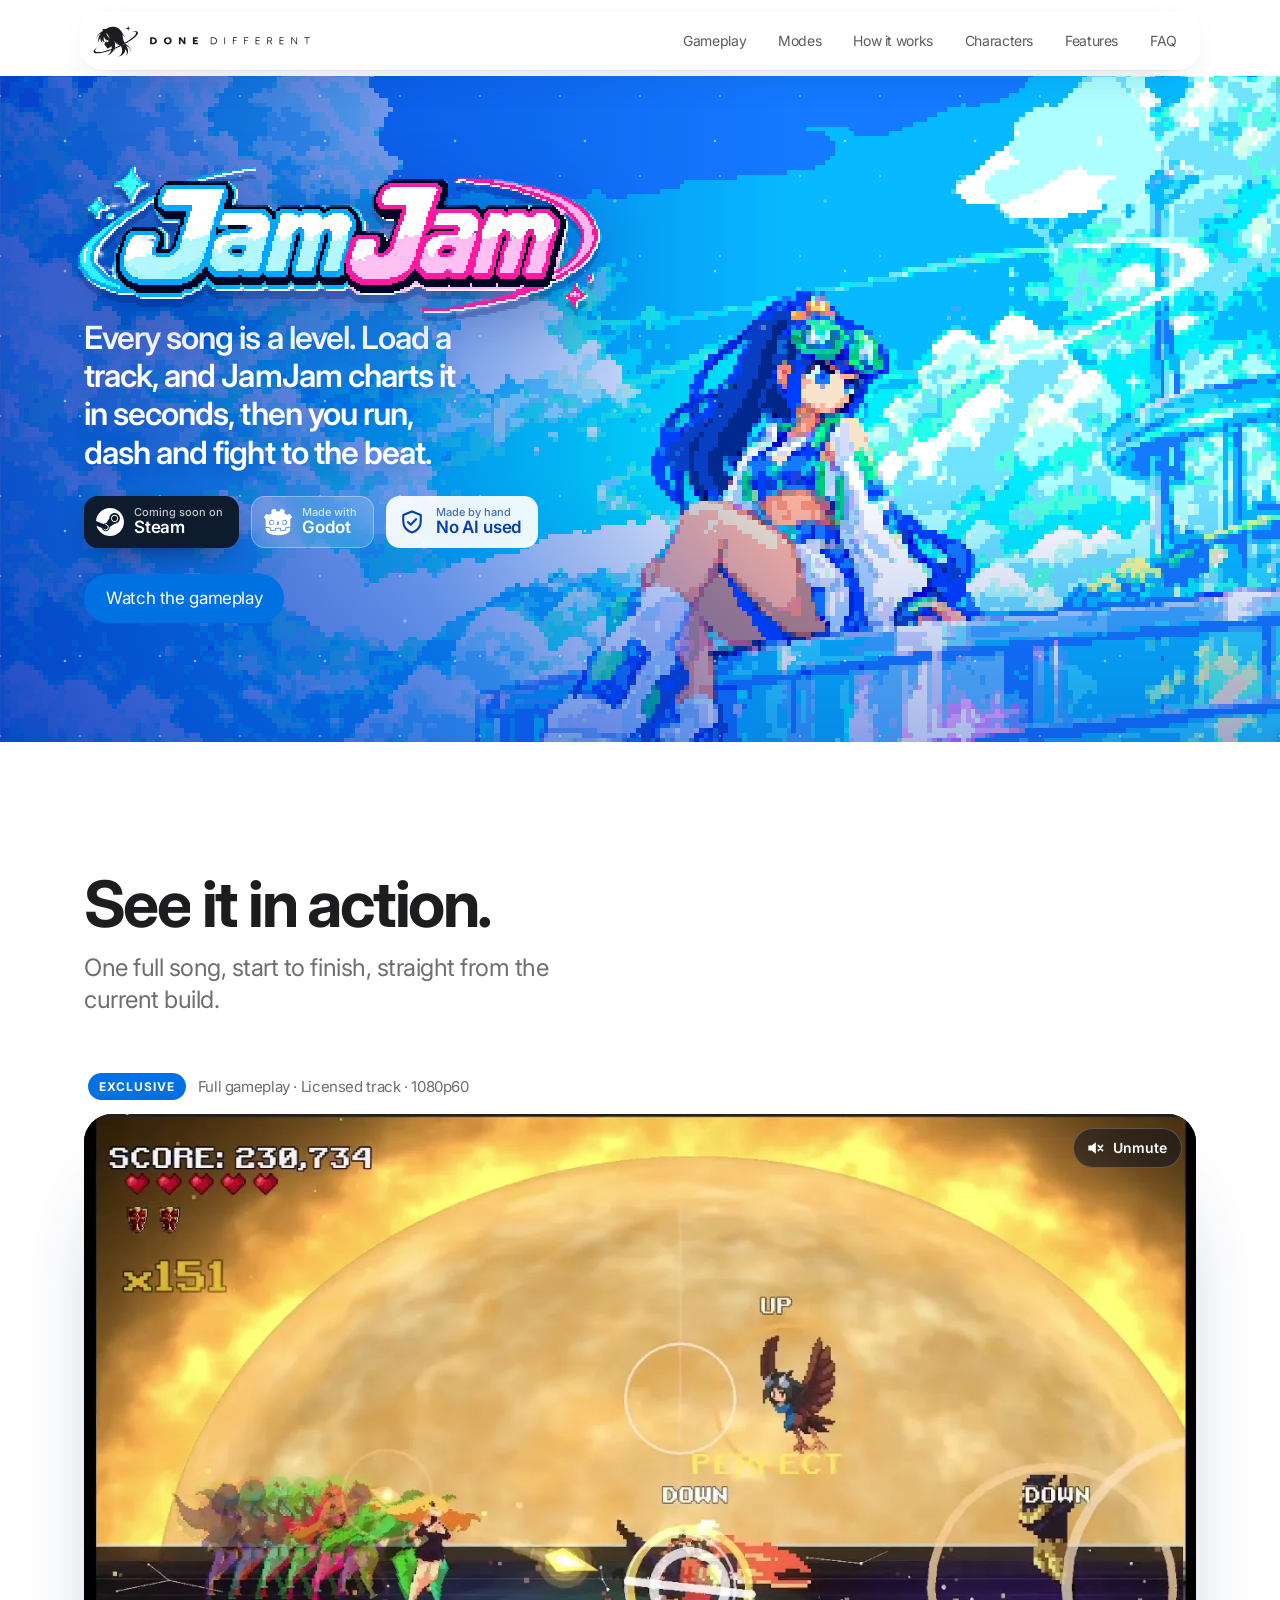
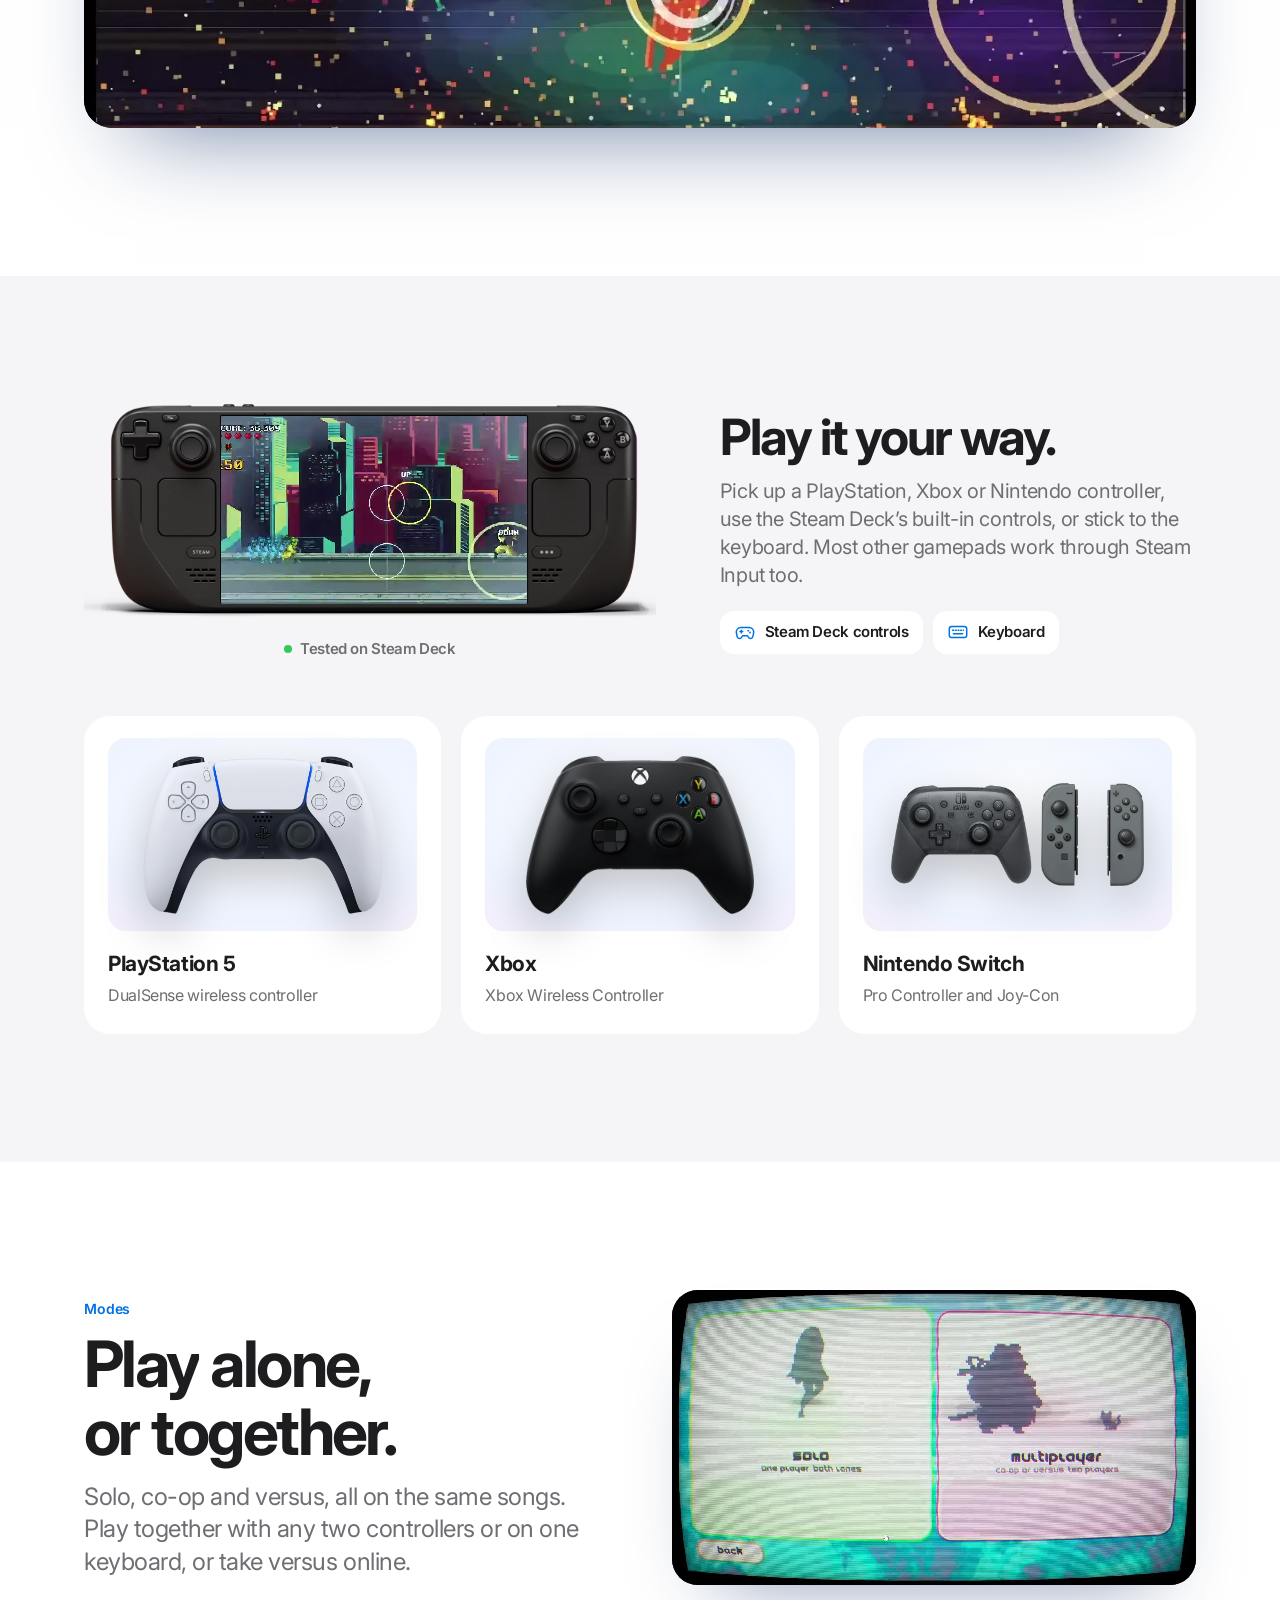
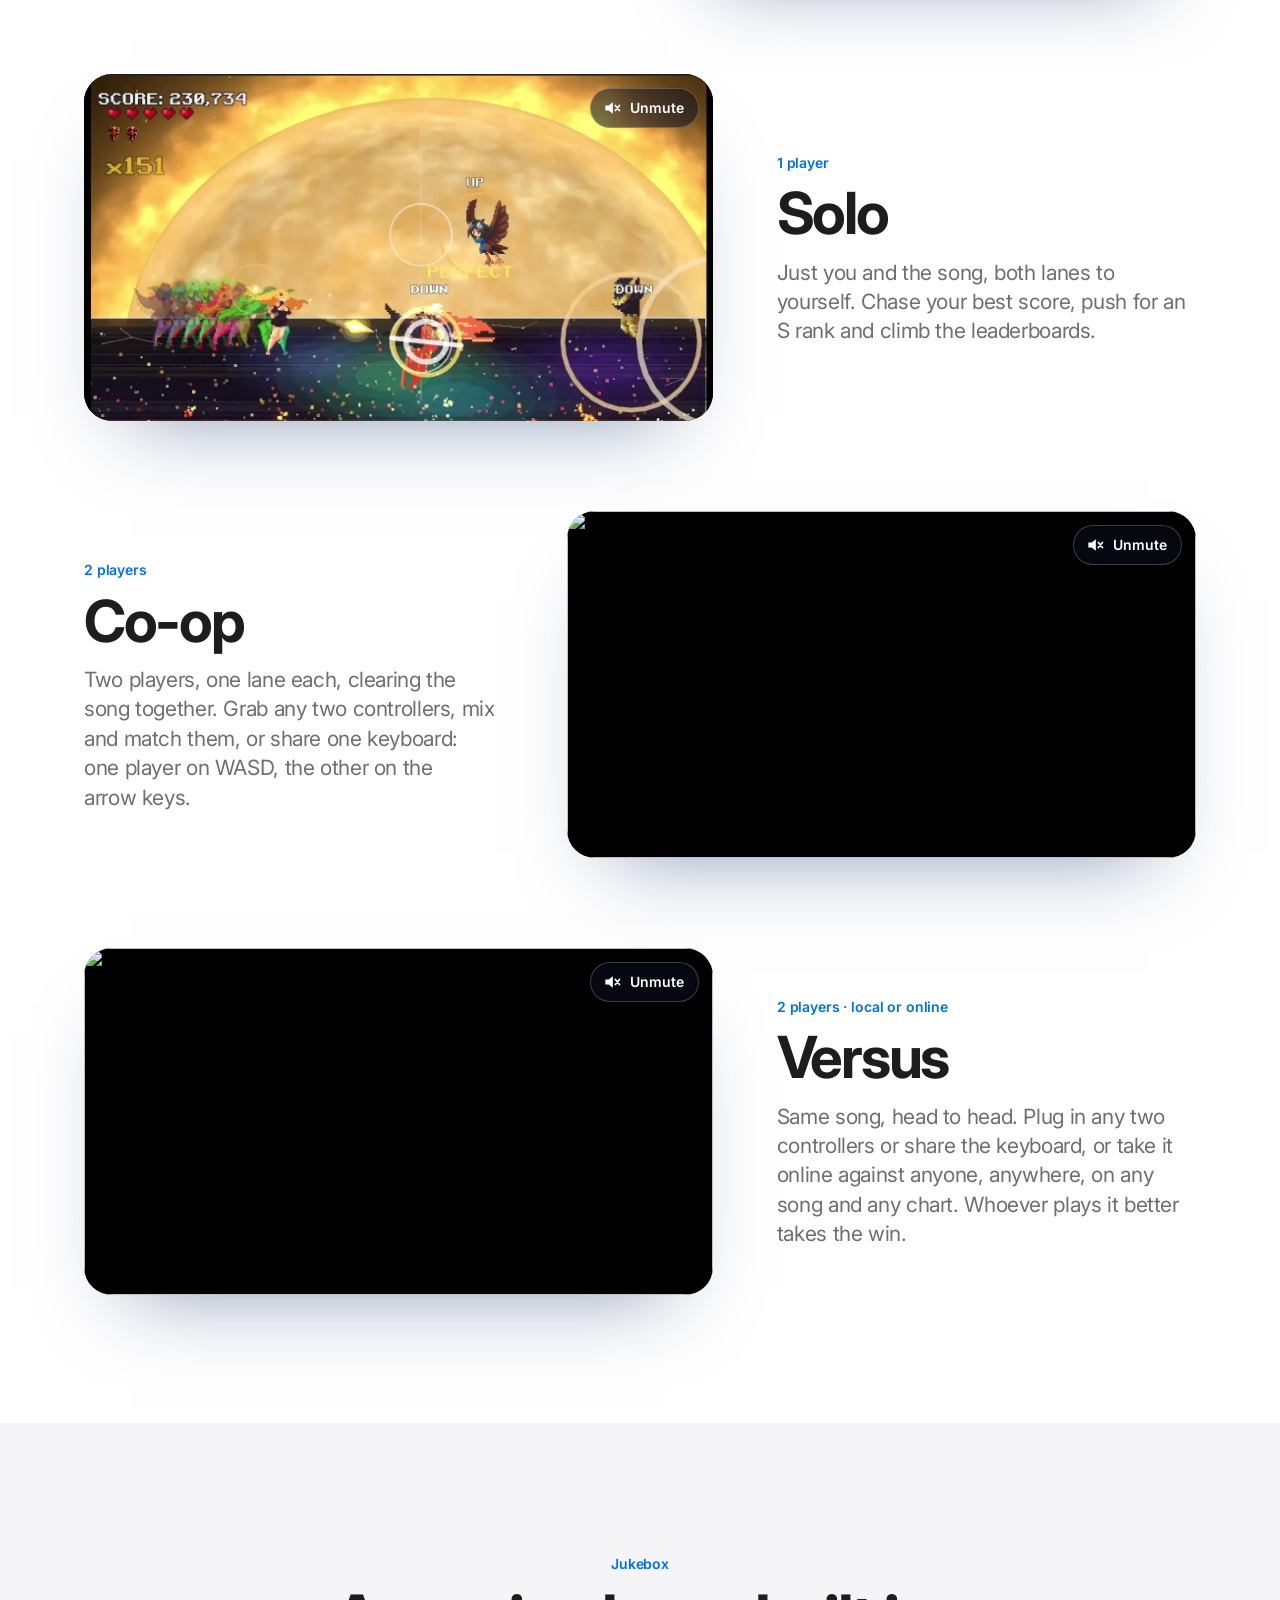
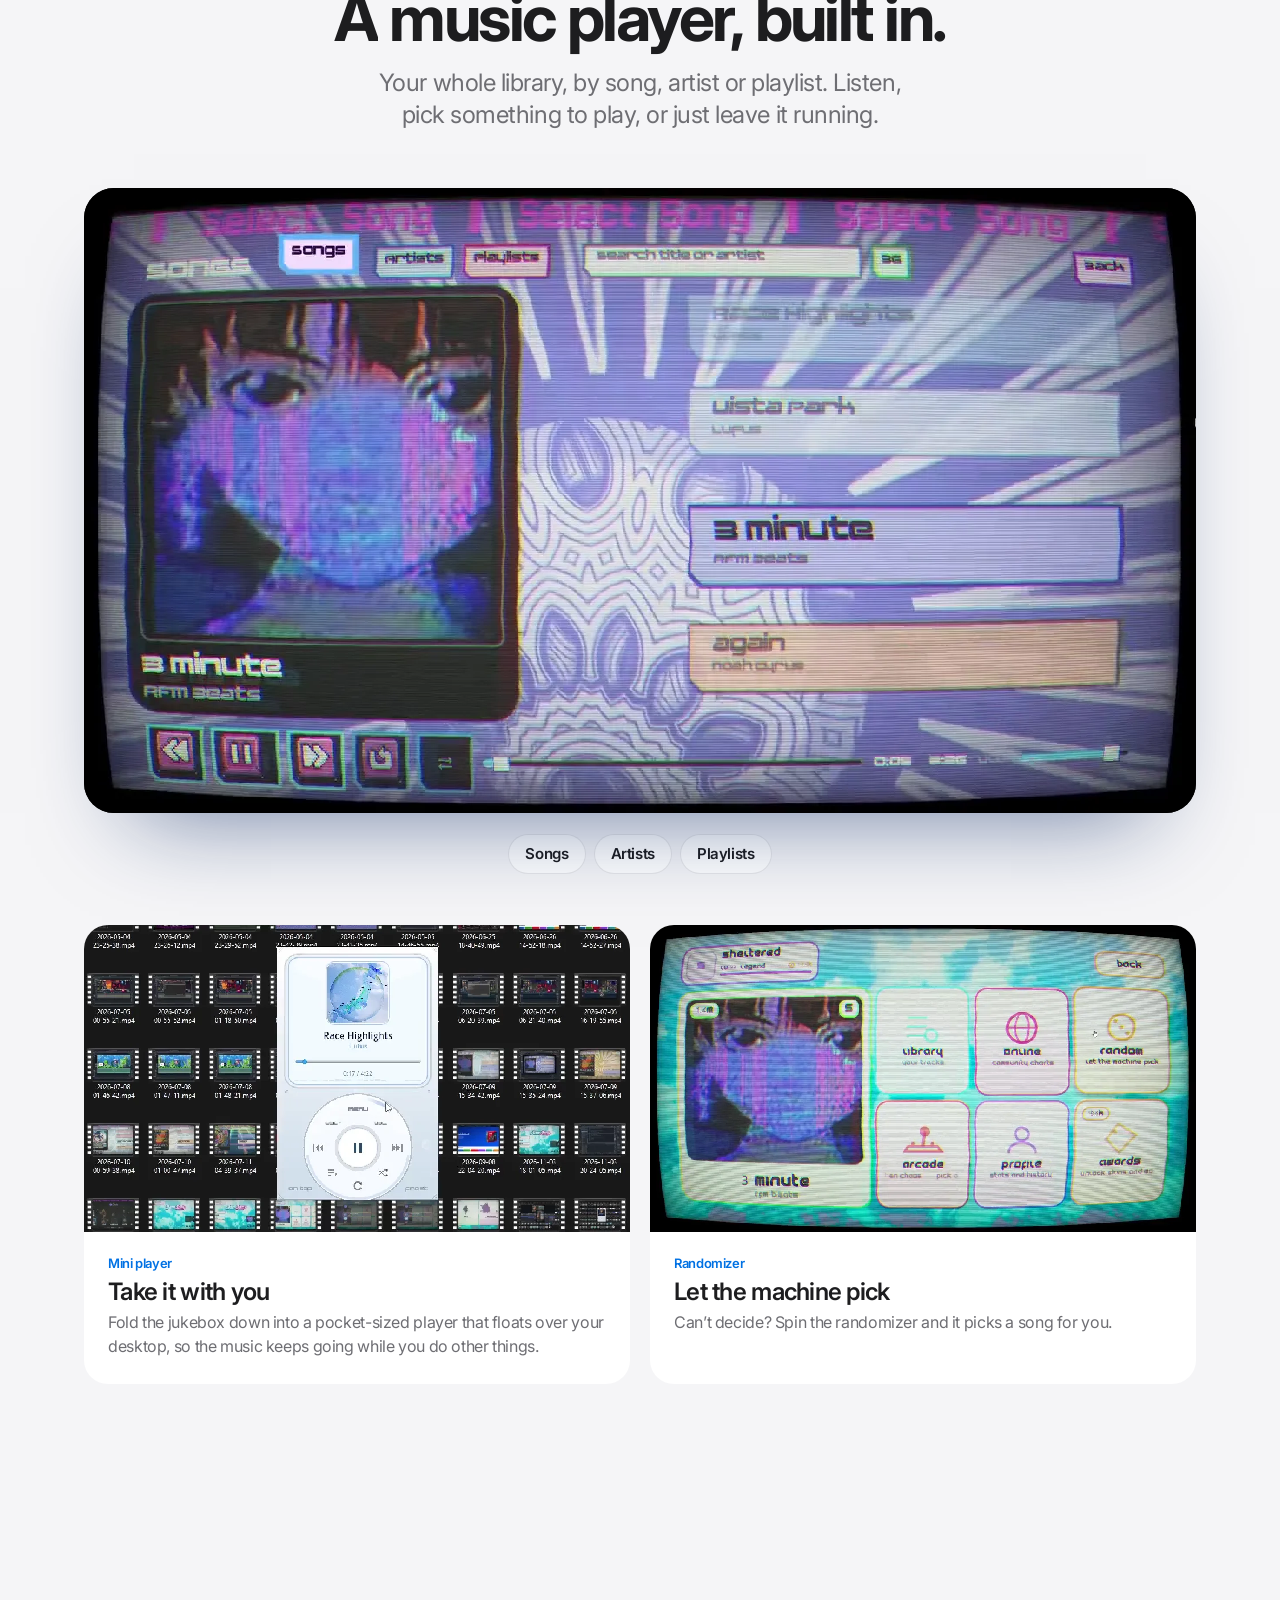
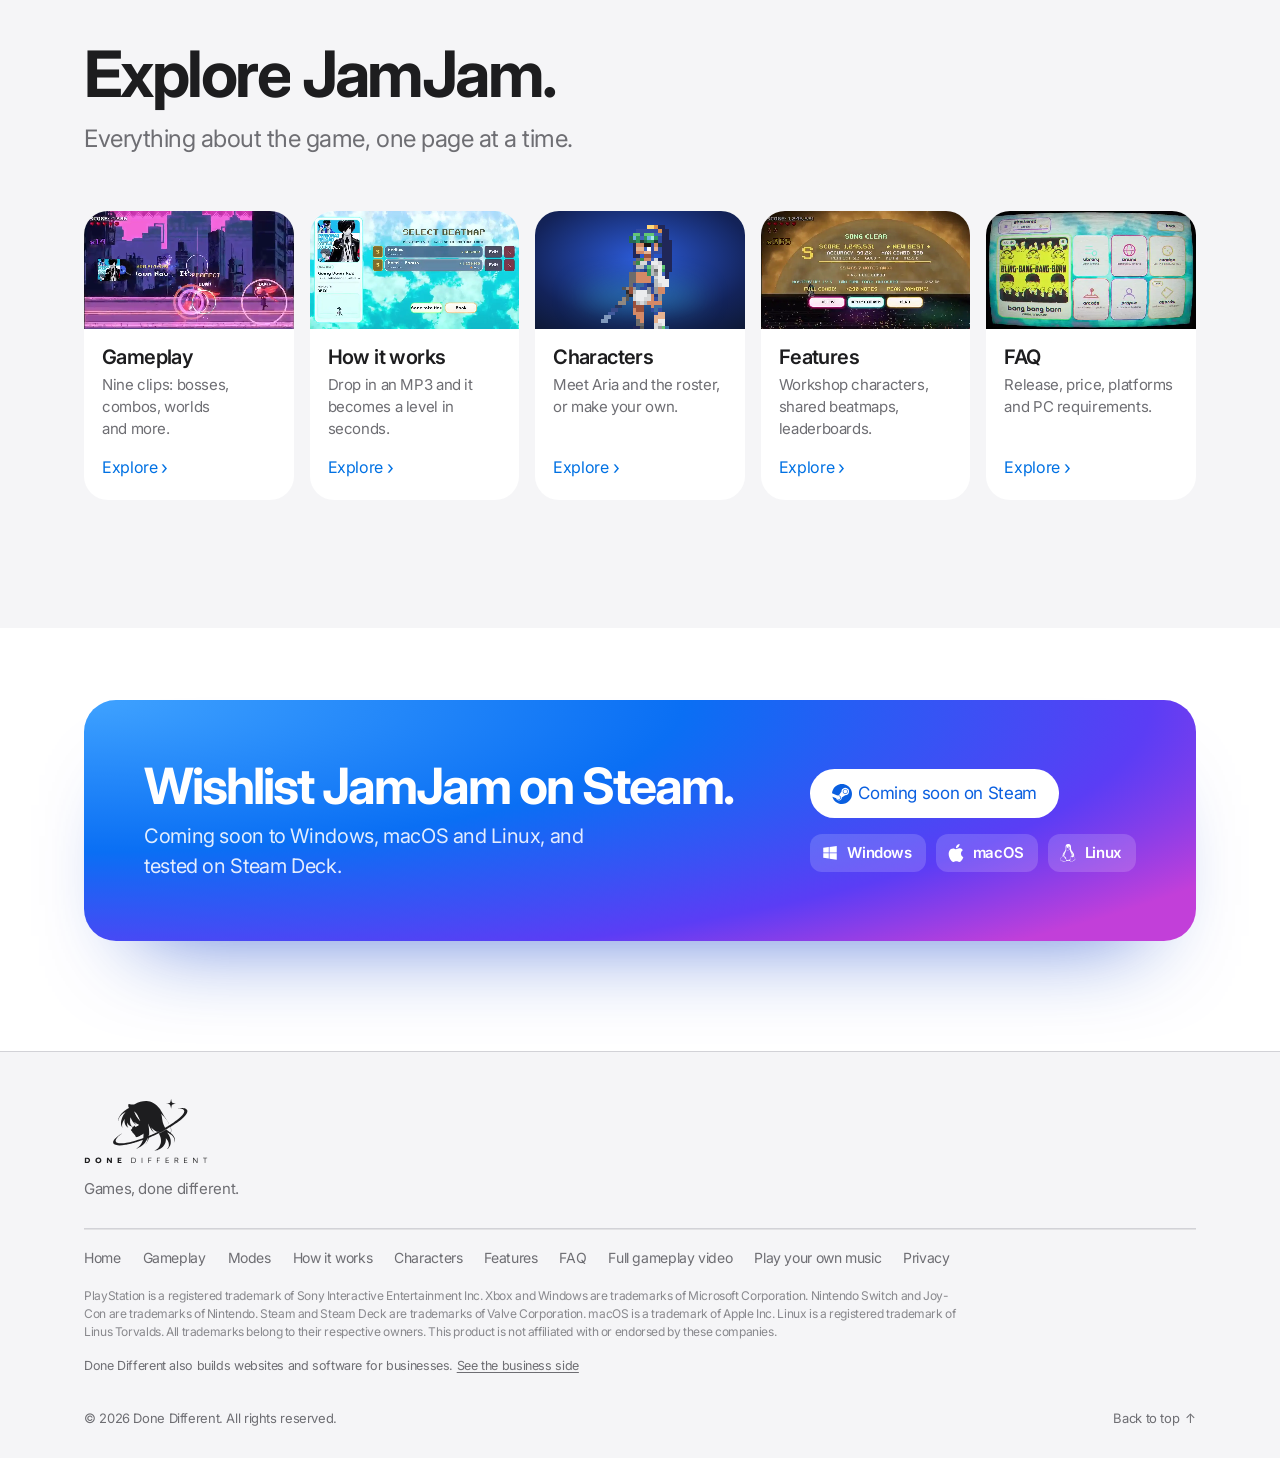
==== commit 7e905d93: "main" ====
--- a/index.html
+++ b/index.html
@@ -2,59 +2,175 @@
 <html lang="en" dir="ltr">
 <head>
 <meta charset="utf-8">
-<meta name="viewport" content="width=device-width, initial-scale=1">
-<title>Done Different — Games and business software</title>
-<link rel="alternate" hreflang="en" href="https://donedifferent.net/"><link rel="alternate" hreflang="ar" href="https://donedifferent.net/ar/"><link rel="alternate" hreflang="pl" href="https://donedifferent.net/pl/"><link rel="alternate" hreflang="x-default" href="https://donedifferent.net/"><meta property="og:locale" content="en_US"><meta property="og:locale:alternate" content="ar_AR"><meta property="og:locale:alternate" content="pl_PL"><script type="application/ld+json">[{"@context": "https://schema.org", "@type": "Organization", "name": "Done Different", "url": "https://donedifferent.net/", "logo": "https://donedifferent.net/og.png", "email": "info@donedifferent.net", "description": "An independent studio making games and the software businesses run on.", "sameAs": ["https://games.donedifferent.net/", "https://systems.donedifferent.net/"], "subOrganization": [{"@type": "Organization", "name": "Done Different Games", "url": "https://games.donedifferent.net/"}, {"@type": "Organization", "name": "Done Different Systems", "url": "https://systems.donedifferent.net/"}]}, {"@context": "https://schema.org", "@type": "WebSite", "name": "Done Different", "url": "https://donedifferent.net/"}]</script><link rel="canonical" href="https://donedifferent.net/">
-<meta name="theme-color" content="#0B0B0D">
-<meta name="description" content="Done Different is a studio that makes video games and the software real businesses run on. Choose a side: games, or websites and business systems.">
+<link rel="icon" href="/favicon.ico" sizes="48x48"><link rel="icon" type="image/png" sizes="96x96" href="/favicon-96.png"><link rel="icon" type="image/png" sizes="192x192" href="/favicon-192.png"><link rel="apple-touch-icon" href="/apple-touch-icon.png"><meta name="robots" content="index, follow, max-image-preview:large"><meta name="viewport" content="width=device-width, initial-scale=1">
+<title>JamJam | The rhythm runner where every song is a level</title>
+<meta property="og:locale" content="en_US"><script type="application/ld+json">[{"@context": "https://schema.org", "@type": "WebSite", "name": "JamJam", "alternateName": ["JamJam rhythm runner", "Done Different"], "url": "https://donedifferent.net/", "publisher": {"@id": "https://donedifferent.net/#studio"}}, {"@context": "https://schema.org", "@type": "Organization", "@id": "https://donedifferent.net/#studio", "name": "Done Different", "url": "https://donedifferent.net/", "logo": "https://donedifferent.net/favicon-192.png"}, {"@context": "https://schema.org", "@type": "VideoGame", "@id": "https://donedifferent.net/#jamjam", "name": "JamJam", "url": "https://donedifferent.net/", "image": ["https://donedifferent.net/og/keyart-16x9.png", "https://donedifferent.net/og/keyart-4x3.png", "https://donedifferent.net/og/keyart-1x1.png", "https://donedifferent.net/og/home.png"], "alternateName": ["JamJam rhythm runner", "JamJam by Done Different"], "disambiguatingDescription": "A pixel-art rhythm runner by Done Different that turns your own music into playable levels.", "description": "JamJam is a rhythm runner where any song becomes a level. Drop in your MP3s and play. Coming soon to Steam for Windows, macOS and Linux.", "genre": ["Rhythm", "Runner", "Music"], "gamePlatform": ["Windows", "macOS", "Linux", "Steam Deck"], "operatingSystem": "Windows, macOS, Linux, SteamOS", "playMode": ["SinglePlayer", "CoOp", "MultiPlayer"], "inLanguage": "en", "keywords": "rhythm game, rhythm runner, play your own music, MP3 rhythm game, Steam Deck, local co-op, online versus", "author": {"@id": "https://donedifferent.net/#studio"}, "publisher": {"@id": "https://donedifferent.net/#studio"}, "trailer": {"@type": "VideoObject", "name": "JamJam: exclusive full gameplay of a licensed song", "description": "One full song in JamJam, start to finish, from the current build.", "thumbnailUrl": ["https://i.ytimg.com/vi/3xGKJqM7lv4/maxresdefault.jpg", "https://i.ytimg.com/vi/3xGKJqM7lv4/hqdefault.jpg"], "uploadDate": "2026-11-04", "embedUrl": "https://www.youtube.com/embed/3xGKJqM7lv4"}}]</script><link rel="canonical" href="https://donedifferent.net/">
+<meta name="theme-color" content="#0A6FF4">
 <meta property="og:type" content="website">
-<meta property="og:site_name" content="Done Different">
+<meta property="og:site_name" content="Done Different Games">
 <meta property="og:url" content="https://donedifferent.net/">
-<meta property="og:title" content="Done Different — Games and business software">
-<meta property="og:description" content="Video games and the software real businesses run on.">
-<meta property="og:image" content="https://donedifferent.net/og.png">
+<meta property="og:title" content="JamJam | The rhythm runner where every song is a level">
+<meta property="og:description" content="JamJam is a rhythm runner where any song becomes a level. Drop in your MP3s and play. Coming soon to Steam for Windows, macOS and Linux.">
+<meta property="og:image" content="https://donedifferent.net/og/home.png">
 <meta property="og:image:width" content="1200">
 <meta property="og:image:height" content="630">
-<meta property="og:image:alt" content="The Done Different logo">
+<meta property="og:image:alt" content="JamJam">
 <meta name="twitter:card" content="summary_large_image">
-<meta name="twitter:title" content="Done Different — Games and business software">
-<meta name="twitter:description" content="Video games and the software real businesses run on.">
-<meta name="twitter:image" content="https://donedifferent.net/og.png">
-<link rel="icon" type="image/png" href="/assets/cfc0f4f850.png">
-<link rel="apple-touch-icon" href="apple-touch-icon.png">
-<link rel="preconnect" href="https://fonts.googleapis.com"><link rel="preconnect" href="https://fonts.gstatic.com" crossorigin>
-<link href="https://fonts.googleapis.com/css2?family=Inter:wght@400;500;600;700&family=Tajawal:wght@500;700&display=swap" rel="stylesheet">
-<link rel="stylesheet" href="/assets/d-3d8ad633e3.css">
-<script>window.DD_MAIL={"url": ""}</script></head>
-<body><h1 class="sr-only">Done Different. An independent studio making games and the software businesses run on.</h1>
-<svg width="0" height="0" style="position:absolute" aria-hidden="true"><defs><symbol id="dd-mark" viewBox="0 0 1567 1102"><path fill="currentColor" fill-rule="evenodd" d="M869.5 1084.1C868.9 1083.0 872.8 1080.0 875.0 1080.0C875.8 1080.0 877.8 1079.3 879.4 1078.5C880.9 1077.7 882.7 1077.0 883.4 1077.0C884.0 1077.0 888.3 1075.0 893.0 1072.7C931.2 1053.5 961.7 1020.9 981.4 978.2C998.2 941.7 1004.3 915.2 1004.4 878.5C1004.5 834.0 995.6 800.1 970.7 750.1L961.5 731.8L964.5 729.4C966.2 728.1 967.9 727.0 968.3 727.0C968.8 727.0 974.6 723.7 981.3 719.8C988.0 715.8 1015.1 701.7 1041.5 688.4C1067.9 675.2 1092.7 662.7 1096.5 660.7C1100.3 658.7 1107.1 655.5 1111.4 653.5C1119.1 650.1 1119.4 650.0 1121.9 651.7C1125.6 654.1 1141.4 666.4 1149.1 672.9C1156.5 679.2 1174.0 693.4 1190.2 706.4C1196.1 711.1 1201.8 715.0 1202.9 715.0C1205.3 715.0 1207.5 706.7 1209.5 689.3C1212.3 665.2 1211.0 640.1 1205.7 617.5C1201.2 598.4 1200.5 596.0 1199.2 596.0C1198.4 596.0 1195.1 597.6 1191.9 599.5C1188.6 601.4 1185.7 603.0 1185.5 603.0C1185.3 603.0 1180.6 605.7 1175.1 609.0C1169.5 612.3 1164.8 615.0 1164.5 615.0C1164.3 615.0 1160.8 616.9 1156.8 619.3C1152.8 621.7 1148.8 623.9 1148.0 624.3C1147.2 624.7 1145.6 625.6 1144.5 626.3C1143.4 627.0 1139.3 629.3 1135.5 631.5C1131.6 633.7 1127.6 636.0 1126.5 636.7C1125.4 637.4 1123.8 638.2 1123.0 638.6C1122.2 639.0 1115.7 642.8 1108.5 647.0C1095.9 654.4 1081.3 662.5 1062.5 672.5C1040.9 683.9 1036.3 686.4 1033.5 688.0C1031.8 689.0 1026.5 691.9 1021.5 694.5C1016.5 697.1 1009.3 701.0 1005.3 703.1C1001.3 705.3 980.9 715.6 959.8 726.1C924.0 744.0 905.5 752.8 873.5 767.0C866.4 770.2 856.2 774.8 851.0 777.3C838.0 783.4 833.0 785.6 822.5 790.0C817.6 792.1 805.2 797.4 795.0 801.8C784.8 806.2 772.5 811.5 767.5 813.5C755.3 818.5 754.2 819.3 753.4 823.7C753.1 825.8 752.2 829.5 751.5 832.0C750.8 834.5 749.5 839.2 748.6 842.5C747.7 845.8 746.3 850.1 745.5 852.0C744.8 853.9 742.8 859.1 741.0 863.5C739.3 867.9 737.3 872.7 736.5 874.2C735.7 875.6 735.0 877.4 735.0 878.1C735.0 879.9 722.0 905.6 715.9 915.8C708.4 928.3 700.5 939.2 692.8 947.4C684.9 955.8 683.1 955.8 689.6 947.4C701.5 932.3 715.1 906.8 721.0 889.0C722.6 883.9 723.5 881.0 727.4 867.5C730.0 858.6 735.0 833.9 735.0 830.0C735.0 827.4 732.6 827.5 727.6 830.3C724.2 832.3 723.3 833.6 719.8 842.5C696.5 901.8 654.7 953.5 596.5 995.1C583.0 1004.7 534.2 1032.0 530.5 1032.0C530.2 1032.0 527.6 1033.1 524.7 1034.5C519.7 1037.0 507.7 1041.8 497.7 1045.5C494.4 1046.6 492.5 1046.9 491.8 1046.2C491.3 1045.7 491.2 1045.0 491.7 1044.7C492.1 1044.5 496.6 1042.1 501.5 1039.5C550.5 1013.7 591.3 966.8 616.1 908.0C621.6 894.8 631.4 866.0 630.6 865.2C630.0 864.7 624.1 866.5 609.0 871.9C591.3 878.1 565.0 887.2 551.0 891.9C536.8 896.7 528.5 899.3 504.5 906.5C497.9 908.5 491.4 910.5 490.0 911.0C488.6 911.5 484.4 912.8 480.5 913.9C476.6 915.0 465.2 918.4 455.0 921.4C444.8 924.4 434.7 927.3 432.5 927.9C430.3 928.4 423.3 930.3 417.0 931.9C364.7 945.8 336.2 952.5 306.0 957.9C296.9 959.5 280.7 962.5 270.0 964.5C227.2 972.3 185.0 976.4 147.5 976.4C99.9 976.3 73.8 972.0 50.8 960.4C26.4 948.1 18.0 936.3 18.0 914.1C18.0 898.1 20.9 889.3 32.1 871.3C46.2 848.8 83.0 812.3 113.8 790.2C116.4 788.3 123.0 783.5 128.5 779.5C164.9 753.1 197.3 731.9 198.9 733.5C199.2 733.9 199.0 734.4 198.4 734.8C180.5 747.1 142.0 777.6 128.0 790.6C123.9 794.5 118.3 799.6 115.7 802.0C113.0 804.4 106.7 811.4 101.6 817.4C76.9 846.8 66.4 872.1 71.3 890.0C76.5 908.8 92.7 920.8 122.5 928.0C142.8 932.9 149.7 933.5 185.5 933.4C219.8 933.2 230.6 932.5 267.0 927.6C299.9 923.2 355.4 912.0 399.5 900.8C403.9 899.7 409.8 898.2 412.5 897.5C415.2 896.8 421.3 895.2 426.0 893.8C430.7 892.4 437.4 890.5 441.0 889.5C455.8 885.4 490.5 875.1 501.5 871.5C503.7 870.8 510.2 868.7 516.0 866.9C531.4 862.2 575.2 847.7 585.0 844.0C589.7 842.3 595.3 840.3 597.5 839.5C604.4 837.2 616.4 833.0 618.5 832.1C619.6 831.6 623.6 830.2 627.5 829.0C641.3 824.5 640.4 825.8 642.0 807.5C644.7 777.4 645.0 771.3 644.9 753.2C644.7 731.9 644.3 730.6 639.2 735.2C636.4 737.8 621.9 748.1 609.0 756.7C604.9 759.4 595.2 765.2 587.5 769.5C579.8 773.7 573.0 777.6 572.5 778.0C570.0 779.9 541.0 794.4 531.4 798.5C514.0 805.9 503.5 808.1 496.1 806.0C487.5 803.6 483.4 798.4 476.9 782.2C470.1 764.9 465.3 758.7 453.8 751.9C446.8 747.8 443.0 743.1 443.0 738.6C443.0 734.0 441.3 732.2 432.0 727.5C421.8 722.2 419.0 718.4 419.0 709.4C418.9 701.5 416.0 696.7 403.1 683.5C390.4 670.7 383.0 661.1 383.0 657.4C383.0 656.2 384.1 654.5 385.4 653.7C393.4 648.4 405.2 635.8 409.9 627.5C415.2 618.2 417.5 605.6 415.1 599.5C414.1 597.1 415.5 594.0 417.5 594.0C419.9 594.0 439.8 587.2 442.7 585.3C452.6 579.2 457.1 573.0 451.7 573.0C450.4 573.0 448.9 573.5 448.2 574.2C446.2 576.2 445.7 574.3 447.2 569.8C449.1 564.1 450.8 564.0 458.9 569.4C465.6 573.8 465.9 574.2 468.9 581.9C470.6 586.3 472.0 591.3 472.0 593.0C472.0 597.5 473.6 597.5 485.6 593.4C497.9 589.3 509.1 583.9 516.5 578.6C519.2 576.6 522.1 575.0 522.9 575.0C525.5 575.0 537.5 566.1 542.3 560.6C545.0 557.5 548.5 554.6 550.5 553.9C552.4 553.2 554.0 552.0 554.0 551.3C554.0 549.8 553.5 549.6 539.0 544.3C514.8 535.6 484.8 518.3 463.3 500.8C452.2 491.8 451.0 493.2 459.5 505.6C466.4 515.7 484.2 535.5 491.0 540.5C496.1 544.3 497.5 547.9 493.5 547.2C490.7 546.7 471.1 534.7 462.2 528.1C454.9 522.6 434.2 501.6 424.7 489.9C408.7 470.4 388.6 431.6 379.4 402.6C377.3 395.7 375.8 400.0 370.4 430.5C367.9 444.1 367.7 447.9 367.6 471.0C367.5 488.7 367.9 498.3 368.8 502.5C375.0 530.7 377.6 539.5 383.0 550.5C388.3 561.2 400.6 578.4 406.6 583.3C414.1 589.6 405.3 589.8 386.5 584.0C351.9 573.1 324.3 546.7 313.3 514.1C307.4 496.4 306.8 498.1 307.4 529.8C307.8 551.3 308.3 558.1 309.9 565.0C314.0 582.9 320.3 597.4 327.7 606.1C334.9 614.6 332.5 615.5 321.6 608.3C301.8 595.4 288.0 581.1 276.3 561.5C263.7 540.2 258.6 525.8 254.4 499.9C252.8 489.7 252.9 454.6 254.6 440.8C255.4 434.8 254.1 434.6 250.3 440.3C248.8 442.7 244.1 449.8 239.9 456.1C215.2 493.0 202.0 531.9 202.0 567.5C202.0 582.7 203.7 590.4 209.5 602.3C213.8 611.2 213.4 613.3 208.3 607.5C200.0 598.0 189.4 577.0 185.2 562.0C179.2 540.5 178.3 505.3 182.9 480.0C187.2 456.7 197.1 423.2 204.6 406.2C205.9 403.2 207.0 400.4 207.0 399.9C207.0 398.5 217.1 377.1 221.0 370.1C224.2 364.4 229.4 355.0 233.4 347.6C237.3 340.4 250.7 320.7 261.2 306.7C274.0 289.6 273.8 289.4 256.1 300.5C222.5 321.6 204.5 335.5 181.7 357.9C162.1 377.1 154.0 388.1 142.9 410.0C131.7 432.2 127.3 455.4 130.3 476.4C131.4 483.6 129.9 483.2 127.4 475.7C126.0 471.6 125.6 467.4 125.7 455.0C125.8 435.4 128.3 423.7 136.9 402.5C138.3 399.2 145.0 385.7 147.2 382.0C158.6 362.4 169.7 346.0 179.3 334.5C185.7 326.8 211.0 299.2 212.0 298.8C212.4 298.6 218.5 293.2 225.6 286.8C251.3 263.5 287.9 237.0 324.0 215.5C333.1 210.1 341.1 205.1 341.9 204.4C343.1 203.3 342.9 202.2 340.5 196.8C329.8 173.1 327.1 146.4 333.9 132.5C337.3 125.7 339.5 124.1 343.2 126.1C347.8 128.6 368.8 133.3 383.0 135.0C393.6 136.3 420.8 136.3 436.2 135.0L448.0 134.0L460.7 127.0C541.4 82.9 631.9 59.4 709.0 62.4C753.9 64.2 799.1 76.0 836.7 95.6C875.2 115.7 898.7 132.8 928.6 162.5C947.4 181.2 958.6 194.5 975.6 218.6C989.9 238.9 1012.5 275.0 1026.3 299.4C1031.2 308.3 1036.5 317.3 1038.0 319.5C1039.5 321.7 1046.1 332.5 1052.8 343.5C1066.5 366.2 1096.2 411.4 1107.6 426.9C1132.3 460.4 1153.7 495.3 1162.6 516.5C1166.5 525.9 1167.2 527.9 1166.8 529.6C1166.3 532.3 1164.8 531.8 1163.8 528.5C1158.8 512.2 1135.1 472.0 1114.7 445.2C1100.8 427.0 1096.6 421.6 1091.7 416.3C1088.8 413.1 1083.7 407.4 1080.5 403.5C1072.5 394.0 1055.6 374.9 1043.5 361.8C1029.9 347.0 1019.4 335.4 1013.9 328.9C1011.3 325.9 1008.9 323.8 1008.5 324.2C1007.7 325.0 1008.3 327.2 1013.6 345.5C1014.9 349.9 1017.7 362.3 1019.9 373.0C1023.6 391.7 1024.7 398.8 1030.5 443.0C1035.6 481.6 1044.3 516.5 1056.7 548.0C1063.3 564.7 1084.8 607.1 1089.7 613.0C1090.6 614.0 1150.7 578.8 1178.7 560.8C1184.1 557.3 1189.4 554.0 1190.5 553.4C1198.8 548.7 1245.0 518.1 1272.5 499.1C1289.8 487.2 1331.7 456.4 1340.0 449.5C1344.1 446.1 1350.2 441.1 1353.6 438.4C1406.4 395.8 1447.4 354.3 1464.7 325.9C1482.8 296.4 1487.1 280.9 1482.7 262.3C1478.8 246.2 1464.9 232.4 1445.0 224.7C1432.2 219.8 1423.5 217.3 1414.0 215.9C1411.0 215.5 1405.8 214.6 1402.5 214.0C1399.2 213.4 1380.8 212.7 1361.5 212.3C1341.9 211.9 1328.3 211.3 1330.5 210.9C1358.5 205.9 1415.9 203.5 1449.4 206.1C1465.1 207.3 1480.9 209.9 1491.5 213.0C1495.3 214.2 1499.9 215.5 1501.7 215.9C1507.1 217.3 1522.2 225.1 1527.8 229.3C1538.2 237.1 1547.1 251.7 1549.1 264.1C1554.7 297.7 1525.3 348.0 1467.9 403.0C1459.0 411.5 1449.4 420.5 1446.4 423.0C1443.5 425.5 1433.3 434.1 1423.8 442.1C1414.3 450.1 1394.6 465.5 1380.0 476.3C1365.4 487.1 1350.6 498.1 1347.0 500.7C1340.6 505.5 1294.4 536.1 1269.0 552.5C1253.1 562.8 1221.0 582.5 1212.7 587.1C1209.6 588.8 1205.8 591.4 1204.4 592.7L1201.7 595.1L1203.9 596.6C1205.0 597.4 1206.0 599.1 1206.0 600.3C1206.0 601.5 1206.6 604.5 1207.4 607.0C1213.6 626.8 1215.2 636.8 1215.8 660.0C1216.3 683.2 1215.3 696.0 1211.5 710.3C1210.1 715.6 1209.0 720.5 1209.0 721.0C1209.0 721.5 1212.9 725.6 1217.8 730.2C1239.9 751.1 1253.5 766.3 1263.8 781.9C1284.6 813.1 1290.5 830.3 1290.4 859.0C1290.3 875.9 1290.2 876.3 1285.2 892.5C1281.9 903.4 1273.9 918.1 1268.7 923.3C1264.6 927.3 1264.3 925.9 1267.9 920.0C1269.6 917.2 1271.0 914.8 1271.0 914.5C1271.0 914.3 1272.3 911.3 1274.0 907.8C1279.8 895.5 1280.2 893.4 1280.7 876.0C1281.4 852.9 1279.6 845.1 1266.8 818.0C1260.6 804.7 1253.9 795.8 1238.1 779.7C1225.5 766.8 1217.2 759.5 1207.2 752.6C1198.1 746.3 1167.0 727.6 1155.0 721.3C1148.7 717.9 1142.1 714.4 1140.3 713.4C1136.2 711.0 1135.0 712.2 1137.8 715.9C1139.7 718.4 1158.3 748.8 1164.3 759.0C1168.2 765.8 1176.5 782.8 1186.2 804.0C1189.8 811.8 1190.8 814.3 1192.6 820.5C1193.5 823.8 1194.9 828.3 1195.6 830.5C1196.2 832.7 1197.5 837.2 1198.3 840.5C1199.2 843.8 1200.3 848.3 1200.9 850.6C1207.1 874.4 1208.7 923.3 1204.0 943.5C1196.9 973.6 1192.3 984.9 1178.6 1006.0C1168.8 1021.1 1161.9 1029.1 1151.1 1038.2C1141.3 1046.4 1135.6 1049.9 1134.3 1048.6C1133.9 1048.2 1134.0 1047.6 1134.5 1047.2C1136.9 1045.5 1147.9 1032.1 1150.7 1027.4C1162.5 1007.8 1167.0 990.6 1167.0 964.3C1167.0 931.5 1158.7 903.4 1139.2 870.5C1129.2 853.7 1106.5 825.3 1104.5 827.2C1104.1 827.6 1104.4 835.7 1105.0 845.2C1106.1 860.4 1106.1 864.3 1104.6 877.0C1102.6 894.3 1099.0 912.6 1095.5 922.5C1074.3 983.1 1027.7 1030.9 961.5 1059.9C958.8 1061.1 955.1 1062.7 953.5 1063.4C951.9 1064.2 948.7 1065.4 946.5 1066.3C944.3 1067.1 940.7 1068.5 938.5 1069.3C934.6 1070.8 927.0 1073.2 922.0 1074.4C920.6 1074.8 916.1 1076.0 912.0 1077.1C904.4 1079.1 895.6 1080.8 880.0 1083.5C869.8 1085.3 870.3 1085.2 869.5 1084.1ZM742.5 783.9C743.9 782.6 744.5 757.1 743.2 755.8C742.5 755.1 741.9 756.0 741.5 758.6C740.5 764.5 737.1 781.2 736.4 783.9C735.7 786.1 735.9 786.2 738.6 785.6C740.2 785.2 742.0 784.4 742.5 783.9ZM765.8 775.5C768.7 774.1 771.2 773.0 771.5 773.0C773.5 773.0 854.1 736.7 869.0 729.0C872.0 727.5 884.2 721.8 896.0 716.4C919.2 705.9 952.3 689.3 952.8 687.9C953.0 687.4 954.0 687.0 955.0 687.0C956.0 687.0 957.2 686.5 957.5 686.0C958.3 684.7 955.5 684.7 953.2 686.0C950.7 687.3 940.7 691.7 932.0 695.3L924.5 698.3L916.5 695.5C906.8 692.1 898.7 688.2 889.7 682.4C879.1 675.6 857.1 659.0 848.2 651.1C840.7 644.5 819.3 621.5 810.7 610.8C806.9 606.0 804.1 604.4 805.5 607.8C805.9 608.7 807.3 612.9 808.7 617.0C814.3 633.8 820.7 648.1 828.9 661.8C832.1 667.2 836.5 674.7 838.8 678.7C844.4 688.3 857.0 705.1 864.3 712.7C867.5 716.1 870.0 719.4 869.8 720.1C868.9 722.7 849.1 704.5 828.2 681.8C808.4 660.2 784.1 622.2 764.7 582.5C757.2 567.2 750.0 551.3 750.0 549.9C750.0 549.5 748.6 546.2 747.0 542.7C745.4 539.1 744.0 535.7 744.0 535.2C744.0 534.7 743.3 533.6 742.4 532.9C740.9 531.7 740.8 531.9 741.2 535.5C741.5 537.7 742.7 543.8 744.0 549.0C746.6 560.2 748.8 572.5 750.0 583.0C750.5 587.1 751.4 593.2 751.9 596.5C756.8 626.1 757.9 637.0 761.1 691.9C762.3 712.4 761.7 739.0 759.3 769.9C758.9 774.9 759.1 778.0 759.7 778.0C760.2 778.0 763.0 776.9 765.8 775.5ZM576.0 470.9C575.5 469.2 574.7 467.3 574.2 466.7C573.7 466.0 572.3 463.0 571.0 460.0C569.8 457.0 567.7 452.2 566.4 449.5C560.7 436.9 558.0 430.8 558.0 430.4C558.0 430.1 555.1 423.9 551.6 416.7C548.1 409.4 544.3 401.5 543.2 399.0C542.1 396.5 539.3 390.2 537.0 385.0C534.6 379.8 532.4 375.1 532.0 374.5C531.6 373.9 528.6 368.6 525.5 362.5C507.8 328.6 491.3 307.1 468.7 288.3C464.2 284.5 459.8 280.7 458.8 279.8C457.8 278.8 456.5 278.0 456.0 278.0C452.6 278.0 459.4 300.8 469.1 321.7C471.2 326.3 473.9 332.3 475.2 335.2C478.6 343.3 488.7 362.4 493.4 369.8C495.8 373.5 498.7 378.3 499.8 380.6C504.2 389.3 530.1 423.7 546.4 442.5C552.5 449.6 568.6 467.4 572.7 471.7C575.8 474.9 577.0 474.6 576.0 470.9ZM1211.7 215.8C1211.4 214.5 1209.9 205.8 1208.5 196.5C1205.4 176.4 1200.3 157.4 1195.2 147.0C1191.7 139.8 1191.2 139.3 1184.5 135.8C1173.1 129.7 1147.9 122.6 1130.0 120.5C1121.1 119.5 1119.0 118.9 1119.0 117.5C1119.0 116.6 1120.7 115.9 1123.8 115.5C1133.9 114.2 1153.7 109.7 1165.8 106.1C1180.9 101.5 1185.4 99.6 1189.8 96.3C1197.6 90.4 1206.3 62.8 1210.4 31.1C1211.3 24.2 1212.3 18.4 1212.6 18.1C1213.7 17.0 1215.0 20.7 1215.0 25.0C1215.0 34.1 1221.3 65.0 1225.4 76.5C1231.0 92.4 1233.3 95.6 1242.0 100.0C1252.0 105.1 1288.9 114.9 1298.3 115.0C1300.0 115.1 1302.8 115.7 1304.5 116.4L1307.5 117.8L1305.0 118.7C1303.6 119.3 1299.6 120.0 1296.0 120.4C1270.6 123.2 1239.3 133.7 1233.1 141.6C1225.8 150.8 1216.9 186.0 1214.8 213.9C1214.5 217.9 1212.5 219.1 1211.7 215.8Z"/></symbol><symbol id="dd-word" viewBox="0 0 2555 150"><path fill="currentColor" fill-rule="evenodd" d="M278.0 131.1C258.5 126.0 242.4 110.9 236.8 92.6C234.3 84.3 233.9 69.8 236.0 61.0C243.9 27.8 283.1 9.3 319.8 21.6C333.7 26.2 348.6 39.2 353.8 51.2C359.7 65.2 359.1 87.4 352.4 101.7C349.4 108.0 339.2 118.8 331.7 123.7C319.0 132.0 294.2 135.4 278.0 131.1ZM18.7 130.3C17.7 129.4 17.8 21.0 18.8 21.0C39.9 20.5 76.7 21.0 80.9 21.9C90.5 23.9 104.1 31.1 110.6 37.6C136.4 63.4 128.9 107.2 96.0 123.4C82.3 130.1 76.4 131.0 46.0 131.0C31.4 131.0 19.0 130.7 18.7 130.3ZM473.2 129.7C472.1 128.4 472.4 22.8 473.5 21.0C474.0 20.2 497.1 20.6 499.7 21.5C501.1 22.0 515.9 41.6 526.5 57.0C536.7 71.9 546.8 85.3 548.6 86.3C549.8 87.0 550.0 82.5 550.0 54.6C550.0 16.3 548.5 19.8 564.7 20.2L575.5 20.5L575.5 75.5L575.5 130.5L563.3 130.8C554.3 131.0 550.9 130.7 550.1 129.8C547.4 126.4 524.8 95.5 519.5 88.0C507.9 71.3 500.7 62.0 499.5 62.0C498.4 62.0 498.1 68.5 498.1 95.6C498.1 114.0 497.8 129.6 497.5 130.1C496.5 131.5 474.4 131.2 473.2 129.7ZM693.7 129.6C693.4 128.7 693.1 104.3 693.0 75.2C693.0 30.7 693.2 22.1 694.4 21.1C696.5 19.3 768.5 19.7 770.0 21.5C770.7 22.3 771.0 26.4 770.8 32.1L770.5 41.5L746.5 41.8C733.3 41.9 722.2 42.4 721.7 42.9C720.7 43.9 720.2 60.7 721.1 62.2C721.5 62.8 730.7 63.5 743.1 63.8L764.5 64.5L764.5 74.5L764.5 84.5L743.0 85.0L721.5 85.5L720.9 95.5C720.6 101.0 720.6 106.1 720.8 106.8C721.1 107.7 727.1 108.0 746.0 108.0C766.0 108.0 771.0 108.3 771.9 109.4C772.7 110.3 773.0 114.2 772.8 120.6L772.5 130.5L733.4 130.8C699.7 131.0 694.1 130.8 693.7 129.6ZM975.7 130.3C974.3 129.0 974.9 23.3 976.2 22.3C978.5 20.4 1015.5 19.8 1025.0 21.4C1055.5 26.6 1073.1 46.1 1073.2 74.9C1073.3 99.3 1060.8 118.3 1039.8 125.7C1026.8 130.3 1021.4 131.0 998.5 131.0C986.3 131.0 976.0 130.7 975.7 130.3ZM1190.5 130.0C1189.5 128.3 1189.1 24.7 1190.2 22.8C1191.3 20.6 1199.2 20.3 1200.9 22.4C1201.7 23.3 1201.9 38.5 1201.8 77.1L1201.5 130.5L1196.3 130.8C1193.4 131.0 1190.9 130.6 1190.5 130.0ZM1325.1 129.6C1324.3 128.7 1324.1 113.5 1324.2 74.9L1324.5 21.5L1356.0 21.0C1373.3 20.7 1388.3 20.8 1389.2 21.2C1391.7 22.4 1392.4 25.8 1390.6 28.5L1389.0 31.0L1363.5 31.0C1346.5 31.0 1337.9 31.4 1337.5 32.1C1336.6 33.5 1336.6 67.6 1337.5 68.9C1337.9 69.6 1345.8 70.0 1360.4 70.0C1384.1 70.0 1385.0 70.2 1385.0 75.0C1385.0 79.8 1384.1 80.0 1361.2 80.0C1348.1 80.0 1339.1 80.4 1337.9 81.1C1336.0 82.1 1335.9 83.1 1336.1 105.5C1336.1 118.4 1335.9 129.3 1335.5 129.9C1334.6 131.5 1326.5 131.2 1325.1 129.6ZM1503.5 129.8C1503.2 129.1 1503.1 104.4 1503.2 75.0L1503.5 21.5L1536.0 21.5L1568.5 21.5L1568.8 25.1C1569.0 27.2 1568.6 29.1 1567.7 29.8C1566.8 30.6 1558.1 31.1 1540.4 31.2L1514.5 31.5L1514.3 49.0C1514.3 58.6 1514.4 67.3 1514.7 68.2C1515.1 69.8 1517.3 70.0 1539.3 70.2L1563.5 70.5L1563.5 75.0L1563.5 79.5L1539.8 80.0C1526.8 80.3 1515.8 80.8 1515.4 81.2C1515.0 81.6 1514.5 92.4 1514.3 105.2C1514.1 118.0 1513.7 129.1 1513.5 129.8C1513.2 130.5 1511.3 131.0 1508.5 131.0C1505.8 131.0 1503.7 130.5 1503.5 129.8ZM1683.6 130.1C1682.5 128.4 1682.9 22.7 1684.0 21.6C1685.4 20.2 1748.9 20.6 1750.7 22.1C1752.5 23.7 1752.3 26.4 1750.2 28.9C1748.6 30.9 1747.6 31.0 1722.0 31.3L1695.5 31.5L1695.2 48.9C1695.0 61.2 1695.3 66.7 1696.1 67.7C1697.1 68.9 1701.4 69.1 1720.8 68.9C1739.8 68.8 1744.4 69.0 1745.1 70.1C1746.3 72.0 1746.2 74.7 1745.0 77.1C1744.0 78.9 1742.6 79.0 1720.7 79.0C1703.9 79.0 1697.1 79.3 1696.2 80.2C1694.7 81.7 1694.5 116.7 1696.0 119.0C1696.8 120.3 1701.1 120.5 1724.2 120.5L1751.5 120.5L1752.4 123.2C1753.1 125.1 1753.0 126.7 1752.2 128.5L1751.0 131.0L1717.6 131.0C1699.2 131.0 1683.9 130.6 1683.6 130.1ZM1868.6 129.5C1867.7 127.0 1867.9 23.7 1868.9 22.1C1869.6 21.1 1874.4 20.8 1893.1 20.9C1915.0 21.1 1916.9 21.2 1923.4 23.5C1939.9 29.3 1948.0 45.8 1942.4 62.3C1940.8 67.1 1932.8 77.0 1930.5 77.0C1929.8 77.0 1928.7 77.6 1928.1 78.3C1927.5 79.1 1925.2 80.3 1922.9 81.0C1917.7 82.7 1917.1 84.4 1920.2 87.8C1922.3 90.2 1926.3 95.9 1940.7 117.3C1943.0 120.7 1945.8 124.7 1946.9 126.2C1950.3 130.5 1949.7 131.1 1942.3 130.8L1935.5 130.5L1924.5 113.8C1918.5 104.6 1911.7 94.2 1909.5 90.8L1905.5 84.5L1894.5 84.2C1888.5 84.1 1882.8 84.4 1882.0 85.0C1880.8 85.8 1880.4 89.9 1880.0 108.2L1879.5 130.5L1874.4 130.8C1870.4 131.0 1869.1 130.7 1868.6 129.5ZM2062.2 129.8C2060.8 128.4 2060.4 24.4 2061.9 22.2C2063.0 20.4 2126.5 20.3 2128.6 22.1C2130.5 23.7 2130.4 27.4 2128.2 29.3C2126.8 30.6 2122.6 30.9 2100.6 31.0C2086.4 31.0 2074.4 31.3 2074.0 31.5C2073.4 31.9 2073.8 66.9 2074.4 67.7C2074.4 67.8 2085.0 68.0 2097.9 68.2C2119.3 68.6 2121.4 68.8 2122.6 70.5C2124.4 73.0 2124.4 75.5 2122.4 77.4C2121.1 78.8 2117.5 79.0 2098.5 79.0C2079.4 79.0 2075.9 79.2 2074.6 80.6C2073.2 82.0 2073.0 84.5 2073.6 100.3C2073.9 110.3 2074.5 118.9 2075.0 119.3C2075.4 119.8 2088.1 120.2 2103.1 120.3L2130.5 120.5L2130.5 125.5L2130.5 130.5L2097.0 130.8C2071.7 131.0 2063.1 130.7 2062.2 129.8ZM2247.6 129.4C2246.3 126.0 2246.9 22.0 2248.2 21.6C2248.9 21.3 2251.5 20.9 2253.9 20.7C2258.0 20.2 2258.7 20.4 2261.4 23.4C2266.1 28.3 2291.5 62.9 2323.5 107.8C2324.4 109.0 2325.5 110.0 2326.0 110.0C2326.6 110.0 2327.0 93.3 2327.0 66.2C2327.0 33.5 2327.3 22.1 2328.2 21.2C2329.8 19.6 2336.5 19.7 2337.9 21.4C2338.7 22.3 2338.9 37.6 2338.8 76.6L2338.5 130.5L2332.3 130.8L2326.2 131.1L2320.7 123.8C2317.8 119.8 2311.5 111.1 2307.0 104.5C2297.9 91.5 2284.1 72.5 2272.1 56.3C2267.9 50.7 2263.7 45.0 2262.7 43.5C2261.7 42.1 2260.5 41.2 2260.0 41.5C2259.5 41.8 2259.1 60.7 2259.0 85.2C2259.0 115.2 2258.6 128.7 2257.9 129.7C2256.3 131.6 2248.4 131.4 2247.6 129.4ZM2489.7 130.3C2489.3 130.0 2488.9 113.0 2488.9 92.6C2488.8 72.2 2488.5 50.1 2488.1 43.5L2487.5 31.5L2470.6 31.2C2460.2 31.1 2453.1 30.5 2452.3 29.9C2450.7 28.5 2450.6 22.4 2452.1 21.4C2452.9 20.9 2502.5 20.7 2537.3 21.0C2537.7 21.0 2538.0 23.1 2537.8 25.8L2537.5 30.5L2520.1 30.8C2510.5 30.9 2502.2 31.4 2501.6 31.9C2500.8 32.5 2500.4 48.4 2500.2 81.2C2500.0 107.7 2499.6 129.8 2499.3 130.2C2498.8 131.2 2490.6 131.2 2489.7 130.3ZM1028.0 117.3C1047.4 112.0 1058.6 98.5 1059.8 79.2C1061.1 56.3 1051.2 40.6 1031.0 33.7C1023.9 31.3 990.9 30.0 988.5 32.0C987.2 33.1 987.0 39.1 987.0 75.4C987.0 101.7 987.4 118.0 988.0 118.6C989.5 120.1 1021.5 119.2 1028.0 117.3ZM305.6 107.6C322.1 103.2 331.5 87.8 328.9 69.6C325.0 42.1 293.5 31.5 272.9 50.7C265.9 57.3 263.5 63.4 263.5 75.0C263.5 92.2 270.9 102.7 286.3 107.5C291.8 109.3 299.3 109.3 305.6 107.6ZM78.4 105.3C84.5 103.1 91.0 96.8 94.1 90.4C96.1 86.2 96.4 83.9 96.5 74.5C96.5 63.5 96.5 63.5 92.8 57.9C85.1 46.0 73.8 41.4 54.0 42.2L45.5 42.5L45.2 74.0C45.1 91.3 45.2 106.1 45.5 106.9C46.3 109.0 71.7 107.8 78.4 105.3ZM1917.1 71.5C1929.2 67.2 1934.9 54.1 1929.7 42.6C1927.5 37.9 1926.4 36.7 1921.8 34.3C1916.7 31.7 1915.7 31.6 1899.7 31.2C1887.5 30.9 1882.6 31.1 1881.5 32.0C1880.3 33.0 1880.0 36.6 1880.0 51.5C1880.0 61.6 1880.3 70.5 1880.6 71.4C1881.5 73.7 1910.7 73.7 1917.1 71.5Z"/></symbol><symbol id="dd-full" viewBox="0 0 2555 1360"><path fill="currentColor" fill-rule="evenodd" d="M278.0 1341.1C258.5 1336.0 242.4 1320.9 236.8 1302.6C234.3 1294.3 233.9 1279.8 236.0 1271.0C243.9 1237.8 283.1 1219.3 319.8 1231.6C333.7 1236.2 348.6 1249.2 353.8 1261.2C359.7 1275.2 359.1 1297.4 352.4 1311.7C349.4 1318.0 339.2 1328.8 331.7 1333.7C319.0 1342.0 294.2 1345.4 278.0 1341.1ZM18.7 1340.3C17.7 1339.4 17.8 1231.0 18.8 1231.0C39.9 1230.5 76.7 1231.0 80.9 1231.9C90.5 1233.9 104.1 1241.1 110.6 1247.6C136.4 1273.4 128.9 1317.2 96.0 1333.4C82.3 1340.1 76.4 1341.0 46.0 1341.0C31.4 1341.0 19.0 1340.7 18.7 1340.3ZM473.2 1339.7C472.1 1338.4 472.4 1232.8 473.5 1231.0C474.0 1230.2 497.1 1230.6 499.7 1231.5C501.1 1232.0 515.9 1251.6 526.5 1267.0C536.7 1281.9 546.8 1295.3 548.6 1296.3C549.8 1297.0 550.0 1292.5 550.0 1264.6C550.0 1226.3 548.5 1229.8 564.7 1230.2L575.5 1230.5L575.5 1285.5L575.5 1340.5L563.3 1340.8C554.3 1341.0 550.9 1340.7 550.1 1339.8C547.4 1336.4 524.8 1305.5 519.5 1298.0C507.9 1281.3 500.7 1272.0 499.5 1272.0C498.4 1272.0 498.1 1278.5 498.1 1305.6C498.1 1324.0 497.8 1339.6 497.5 1340.1C496.5 1341.5 474.4 1341.2 473.2 1339.7ZM693.7 1339.6C693.4 1338.7 693.1 1314.3 693.0 1285.2C693.0 1240.7 693.2 1232.1 694.4 1231.1C696.5 1229.3 768.5 1229.7 770.0 1231.5C770.7 1232.3 771.0 1236.4 770.8 1242.1L770.5 1251.5L746.5 1251.8C733.3 1251.9 722.2 1252.4 721.7 1252.9C720.7 1253.9 720.2 1270.7 721.1 1272.2C721.5 1272.8 730.7 1273.5 743.1 1273.8L764.5 1274.5L764.5 1284.5L764.5 1294.5L743.0 1295.0L721.5 1295.5L720.9 1305.5C720.6 1311.0 720.6 1316.1 720.8 1316.8C721.1 1317.7 727.1 1318.0 746.0 1318.0C766.0 1318.0 771.0 1318.3 771.9 1319.4C772.7 1320.3 773.0 1324.2 772.8 1330.6L772.5 1340.5L733.4 1340.8C699.7 1341.0 694.1 1340.8 693.7 1339.6ZM975.7 1340.3C974.3 1339.0 974.9 1233.3 976.2 1232.3C978.5 1230.4 1015.5 1229.8 1025.0 1231.4C1055.5 1236.6 1073.1 1256.1 1073.2 1284.9C1073.3 1309.3 1060.8 1328.3 1039.8 1335.7C1026.8 1340.3 1021.4 1341.0 998.5 1341.0C986.3 1341.0 976.0 1340.7 975.7 1340.3ZM1190.5 1340.0C1189.5 1338.3 1189.1 1234.7 1190.2 1232.8C1191.3 1230.6 1199.2 1230.3 1200.9 1232.4C1201.7 1233.3 1201.9 1248.5 1201.8 1287.1L1201.5 1340.5L1196.3 1340.8C1193.4 1341.0 1190.9 1340.6 1190.5 1340.0ZM1325.1 1339.6C1324.3 1338.7 1324.1 1323.5 1324.2 1284.9L1324.5 1231.5L1356.0 1231.0C1373.3 1230.7 1388.3 1230.8 1389.2 1231.2C1391.7 1232.4 1392.4 1235.8 1390.6 1238.5L1389.0 1241.0L1363.5 1241.0C1346.5 1241.0 1337.9 1241.4 1337.5 1242.1C1336.6 1243.5 1336.6 1277.6 1337.5 1278.9C1337.9 1279.6 1345.8 1280.0 1360.4 1280.0C1384.1 1280.0 1385.0 1280.2 1385.0 1285.0C1385.0 1289.8 1384.1 1290.0 1361.2 1290.0C1348.1 1290.0 1339.1 1290.4 1337.9 1291.1C1336.0 1292.1 1335.9 1293.1 1336.1 1315.5C1336.1 1328.4 1335.9 1339.3 1335.5 1339.9C1334.6 1341.5 1326.5 1341.2 1325.1 1339.6ZM1503.5 1339.8C1503.2 1339.1 1503.1 1314.4 1503.2 1285.0L1503.5 1231.5L1536.0 1231.5L1568.5 1231.5L1568.8 1235.1C1569.0 1237.2 1568.6 1239.1 1567.7 1239.8C1566.8 1240.6 1558.1 1241.1 1540.4 1241.2L1514.5 1241.5L1514.3 1259.0C1514.3 1268.6 1514.4 1277.3 1514.7 1278.2C1515.1 1279.8 1517.3 1280.0 1539.3 1280.2L1563.5 1280.5L1563.5 1285.0L1563.5 1289.5L1539.8 1290.0C1526.8 1290.3 1515.8 1290.8 1515.4 1291.2C1515.0 1291.6 1514.5 1302.4 1514.3 1315.2C1514.1 1328.0 1513.7 1339.1 1513.5 1339.8C1513.2 1340.5 1511.3 1341.0 1508.5 1341.0C1505.8 1341.0 1503.7 1340.5 1503.5 1339.8ZM1683.6 1340.1C1682.5 1338.4 1682.9 1232.7 1684.0 1231.6C1685.4 1230.2 1748.9 1230.6 1750.7 1232.1C1752.5 1233.7 1752.3 1236.4 1750.2 1238.9C1748.6 1240.9 1747.6 1241.0 1722.0 1241.3L1695.5 1241.5L1695.2 1258.9C1695.0 1271.2 1695.3 1276.7 1696.1 1277.7C1697.1 1278.9 1701.4 1279.1 1720.8 1278.9C1739.8 1278.8 1744.4 1279.0 1745.1 1280.1C1746.3 1282.0 1746.2 1284.7 1745.0 1287.1C1744.0 1288.9 1742.6 1289.0 1720.7 1289.0C1703.9 1289.0 1697.1 1289.3 1696.2 1290.2C1694.7 1291.7 1694.5 1326.7 1696.0 1329.0C1696.8 1330.3 1701.1 1330.5 1724.2 1330.5L1751.5 1330.5L1752.4 1333.2C1753.1 1335.1 1753.0 1336.7 1752.2 1338.5L1751.0 1341.0L1717.6 1341.0C1699.2 1341.0 1683.9 1340.6 1683.6 1340.1ZM1868.6 1339.5C1867.7 1337.0 1867.9 1233.7 1868.9 1232.1C1869.6 1231.1 1874.4 1230.8 1893.1 1230.9C1915.0 1231.1 1916.9 1231.2 1923.4 1233.5C1939.9 1239.3 1948.0 1255.8 1942.4 1272.3C1940.8 1277.1 1932.8 1287.0 1930.5 1287.0C1929.8 1287.0 1928.7 1287.6 1928.1 1288.3C1927.5 1289.1 1925.2 1290.3 1922.9 1291.0C1917.7 1292.7 1917.1 1294.4 1920.2 1297.8C1922.3 1300.2 1926.3 1305.9 1940.7 1327.3C1943.0 1330.7 1945.8 1334.7 1946.9 1336.2C1950.3 1340.5 1949.7 1341.1 1942.3 1340.8L1935.5 1340.5L1924.5 1323.8C1918.5 1314.6 1911.7 1304.2 1909.5 1300.8L1905.5 1294.5L1894.5 1294.2C1888.5 1294.1 1882.8 1294.4 1882.0 1295.0C1880.8 1295.8 1880.4 1299.9 1880.0 1318.2L1879.5 1340.5L1874.4 1340.8C1870.4 1341.0 1869.1 1340.7 1868.6 1339.5ZM2062.2 1339.8C2060.8 1338.4 2060.4 1234.4 2061.9 1232.2C2063.0 1230.4 2126.5 1230.3 2128.6 1232.1C2130.5 1233.7 2130.4 1237.4 2128.2 1239.3C2126.8 1240.6 2122.6 1240.9 2100.6 1241.0C2086.4 1241.0 2074.4 1241.3 2074.0 1241.5C2073.4 1241.9 2073.8 1276.9 2074.4 1277.7C2074.4 1277.8 2085.0 1278.0 2097.9 1278.2C2119.3 1278.6 2121.4 1278.8 2122.6 1280.5C2124.4 1283.0 2124.4 1285.5 2122.4 1287.4C2121.1 1288.8 2117.5 1289.0 2098.5 1289.0C2079.4 1289.0 2075.9 1289.2 2074.6 1290.6C2073.2 1292.0 2073.0 1294.5 2073.6 1310.3C2073.9 1320.3 2074.5 1328.9 2075.0 1329.3C2075.4 1329.8 2088.1 1330.2 2103.1 1330.3L2130.5 1330.5L2130.5 1335.5L2130.5 1340.5L2097.0 1340.8C2071.7 1341.0 2063.1 1340.7 2062.2 1339.8ZM2247.6 1339.4C2246.3 1336.0 2246.9 1232.0 2248.2 1231.6C2248.9 1231.3 2251.5 1230.9 2253.9 1230.7C2258.0 1230.2 2258.7 1230.4 2261.4 1233.4C2266.1 1238.3 2291.5 1272.9 2323.5 1317.8C2324.4 1319.0 2325.5 1320.0 2326.0 1320.0C2326.6 1320.0 2327.0 1303.3 2327.0 1276.2C2327.0 1243.5 2327.3 1232.1 2328.2 1231.2C2329.8 1229.6 2336.5 1229.7 2337.9 1231.4C2338.7 1232.3 2338.9 1247.6 2338.8 1286.6L2338.5 1340.5L2332.3 1340.8L2326.2 1341.1L2320.7 1333.8C2317.8 1329.8 2311.5 1321.1 2307.0 1314.5C2297.9 1301.5 2284.1 1282.5 2272.1 1266.3C2267.9 1260.7 2263.7 1255.0 2262.7 1253.5C2261.7 1252.1 2260.5 1251.2 2260.0 1251.5C2259.5 1251.8 2259.1 1270.7 2259.0 1295.2C2259.0 1325.2 2258.6 1338.7 2257.9 1339.7C2256.3 1341.6 2248.4 1341.4 2247.6 1339.4ZM2489.7 1340.3C2489.3 1340.0 2488.9 1323.0 2488.9 1302.6C2488.8 1282.2 2488.5 1260.1 2488.1 1253.5L2487.5 1241.5L2470.6 1241.2C2460.2 1241.1 2453.1 1240.5 2452.3 1239.9C2450.7 1238.5 2450.6 1232.4 2452.1 1231.4C2452.9 1230.9 2502.5 1230.7 2537.3 1231.0C2537.7 1231.0 2538.0 1233.1 2537.8 1235.8L2537.5 1240.5L2520.1 1240.8C2510.5 1240.9 2502.2 1241.4 2501.6 1241.9C2500.8 1242.5 2500.4 1258.4 2500.2 1291.2C2500.0 1317.7 2499.6 1339.8 2499.3 1340.2C2498.8 1341.2 2490.6 1341.2 2489.7 1340.3ZM1028.0 1327.3C1047.4 1322.0 1058.6 1308.5 1059.8 1289.2C1061.1 1266.3 1051.2 1250.6 1031.0 1243.7C1023.9 1241.3 990.9 1240.0 988.5 1242.0C987.2 1243.1 987.0 1249.1 987.0 1285.4C987.0 1311.7 987.4 1328.0 988.0 1328.6C989.5 1330.1 1021.5 1329.2 1028.0 1327.3ZM305.6 1317.6C322.1 1313.2 331.5 1297.8 328.9 1279.6C325.0 1252.1 293.5 1241.5 272.9 1260.7C265.9 1267.3 263.5 1273.4 263.5 1285.0C263.5 1302.2 270.9 1312.7 286.3 1317.5C291.8 1319.3 299.3 1319.3 305.6 1317.6ZM78.4 1315.3C84.5 1313.1 91.0 1306.8 94.1 1300.4C96.1 1296.2 96.4 1293.9 96.5 1284.5C96.5 1273.5 96.5 1273.5 92.8 1267.9C85.1 1256.0 73.8 1251.4 54.0 1252.2L45.5 1252.5L45.2 1284.0C45.1 1301.3 45.2 1316.1 45.5 1316.9C46.3 1319.0 71.7 1317.8 78.4 1315.3ZM1917.1 1281.5C1929.2 1277.2 1934.9 1264.1 1929.7 1252.6C1927.5 1247.9 1926.4 1246.7 1921.8 1244.3C1916.7 1241.7 1915.7 1241.6 1899.7 1241.2C1887.5 1240.9 1882.6 1241.1 1881.5 1242.0C1880.3 1243.0 1880.0 1246.6 1880.0 1261.5C1880.0 1271.6 1880.3 1280.5 1880.6 1281.4C1881.5 1283.7 1910.7 1283.7 1917.1 1281.5ZM1451.5 1084.1C1450.9 1083.0 1454.8 1080.0 1457.0 1080.0C1457.8 1080.0 1459.8 1079.3 1461.4 1078.5C1462.9 1077.7 1464.7 1077.0 1465.4 1077.0C1466.0 1077.0 1470.3 1075.0 1475.0 1072.7C1513.2 1053.5 1543.7 1020.9 1563.4 978.2C1580.2 941.7 1586.3 915.2 1586.4 878.5C1586.5 834.0 1577.6 800.1 1552.7 750.1L1543.5 731.8L1546.5 729.4C1548.2 728.1 1549.9 727.0 1550.3 727.0C1550.8 727.0 1556.6 723.7 1563.3 719.8C1570.0 715.8 1597.1 701.7 1623.5 688.4C1649.9 675.2 1674.7 662.7 1678.5 660.7C1682.3 658.7 1689.1 655.5 1693.4 653.5C1701.1 650.1 1701.4 650.0 1703.9 651.7C1707.6 654.1 1723.4 666.4 1731.1 672.9C1738.5 679.2 1756.0 693.4 1772.2 706.4C1778.1 711.1 1783.8 715.0 1784.9 715.0C1787.3 715.0 1789.5 706.7 1791.5 689.3C1794.3 665.2 1793.0 640.1 1787.7 617.5C1783.2 598.4 1782.5 596.0 1781.2 596.0C1780.4 596.0 1777.1 597.6 1773.9 599.5C1770.6 601.4 1767.7 603.0 1767.5 603.0C1767.3 603.0 1762.6 605.7 1757.1 609.0C1751.5 612.3 1746.8 615.0 1746.5 615.0C1746.3 615.0 1742.8 616.9 1738.8 619.3C1734.8 621.7 1730.8 623.9 1730.0 624.3C1729.2 624.7 1727.6 625.6 1726.5 626.3C1725.4 627.0 1721.3 629.3 1717.5 631.5C1713.6 633.7 1709.6 636.0 1708.5 636.7C1707.4 637.4 1705.8 638.2 1705.0 638.6C1704.2 639.0 1697.7 642.8 1690.5 647.0C1677.9 654.4 1663.3 662.5 1644.5 672.5C1622.9 683.9 1618.3 686.4 1615.5 688.0C1613.8 689.0 1608.5 691.9 1603.5 694.5C1598.5 697.1 1591.3 701.0 1587.3 703.1C1583.3 705.3 1562.9 715.6 1541.8 726.1C1506.0 744.0 1487.5 752.8 1455.5 767.0C1448.3 770.2 1438.2 774.8 1433.0 777.3C1420.0 783.4 1415.0 785.6 1404.5 790.0C1399.6 792.1 1387.2 797.4 1377.0 801.8C1366.8 806.2 1354.5 811.5 1349.5 813.5C1337.3 818.5 1336.2 819.3 1335.4 823.7C1335.1 825.8 1334.2 829.5 1333.5 832.0C1332.8 834.5 1331.5 839.2 1330.6 842.5C1329.7 845.8 1328.3 850.1 1327.5 852.0C1326.8 853.9 1324.8 859.1 1323.0 863.5C1321.3 867.9 1319.3 872.7 1318.5 874.2C1317.7 875.6 1317.0 877.4 1317.0 878.1C1317.0 879.9 1304.0 905.6 1297.9 915.8C1290.4 928.3 1282.5 939.2 1274.8 947.4C1266.9 955.8 1265.1 955.8 1271.6 947.4C1283.5 932.3 1297.1 906.8 1303.0 889.0C1304.6 883.9 1305.5 881.0 1309.4 867.5C1312.0 858.6 1317.0 833.9 1317.0 830.0C1317.0 827.4 1314.6 827.5 1309.6 830.3C1306.2 832.3 1305.3 833.6 1301.8 842.5C1278.5 901.8 1236.7 953.5 1178.5 995.1C1165.0 1004.7 1116.2 1032.0 1112.5 1032.0C1112.2 1032.0 1109.6 1033.1 1106.7 1034.5C1101.7 1037.0 1089.7 1041.8 1079.7 1045.5C1076.4 1046.6 1074.5 1046.9 1073.8 1046.2C1073.3 1045.7 1073.2 1045.0 1073.7 1044.7C1074.1 1044.5 1078.5 1042.1 1083.5 1039.5C1132.5 1013.7 1173.3 966.8 1198.1 908.0C1203.6 894.8 1213.4 866.0 1212.6 865.2C1212.0 864.7 1206.1 866.5 1191.0 871.9C1173.3 878.1 1147.0 887.2 1133.0 891.9C1118.8 896.7 1110.5 899.3 1086.5 906.5C1079.9 908.5 1073.4 910.5 1072.0 911.0C1070.6 911.5 1066.3 912.8 1062.5 913.9C1058.7 915.0 1047.2 918.4 1037.0 921.4C1026.8 924.4 1016.7 927.3 1014.5 927.9C1012.3 928.4 1005.3 930.3 999.0 931.9C946.7 945.8 918.2 952.5 888.0 957.9C878.9 959.5 862.7 962.5 852.0 964.5C809.2 972.3 767.0 976.4 729.5 976.4C681.9 976.3 655.8 972.0 632.8 960.4C608.4 948.1 600.0 936.3 600.0 914.1C600.0 898.1 602.9 889.3 614.1 871.3C628.2 848.8 665.0 812.3 695.8 790.2C698.4 788.3 705.0 783.5 710.5 779.5C746.9 753.1 779.3 731.9 780.9 733.5C781.2 733.9 781.0 734.4 780.4 734.8C762.5 747.1 724.0 777.6 710.0 790.6C705.9 794.5 700.3 799.6 697.7 802.0C695.0 804.4 688.7 811.4 683.6 817.4C658.9 846.8 648.4 872.1 653.3 890.0C658.5 908.8 674.7 920.8 704.5 928.0C724.8 932.9 731.7 933.5 767.5 933.4C801.8 933.2 812.6 932.5 849.0 927.6C881.9 923.2 937.4 912.0 981.5 900.8C985.9 899.7 991.8 898.2 994.5 897.5C997.2 896.8 1003.3 895.2 1008.0 893.8C1012.7 892.4 1019.4 890.5 1023.0 889.5C1037.8 885.4 1072.5 875.1 1083.5 871.5C1085.7 870.8 1092.2 868.7 1098.0 866.9C1113.4 862.2 1157.2 847.7 1167.0 844.0C1171.7 842.3 1177.3 840.3 1179.5 839.5C1186.4 837.2 1198.4 833.0 1200.5 832.1C1201.6 831.6 1205.7 830.2 1209.5 829.0C1223.3 824.5 1222.4 825.8 1224.0 807.5C1226.7 777.4 1227.0 771.3 1226.9 753.2C1226.7 731.9 1226.3 730.6 1221.2 735.2C1218.4 737.8 1203.9 748.1 1191.0 756.7C1186.9 759.4 1177.2 765.2 1169.5 769.5C1161.8 773.7 1155.0 777.6 1154.5 778.0C1152.0 779.9 1123.0 794.4 1113.4 798.5C1096.0 805.9 1085.5 808.1 1078.1 806.0C1069.5 803.6 1065.4 798.4 1058.9 782.2C1052.1 764.9 1047.3 758.7 1035.8 751.9C1028.8 747.8 1025.0 743.1 1025.0 738.6C1025.0 734.0 1023.3 732.2 1014.0 727.5C1003.8 722.2 1001.0 718.4 1001.0 709.4C1000.9 701.5 998.0 696.7 985.1 683.5C972.4 670.7 965.0 661.1 965.0 657.4C965.0 656.2 966.1 654.5 967.4 653.7C975.4 648.4 987.2 635.8 991.9 627.5C997.2 618.2 999.5 605.6 997.1 599.5C996.1 597.1 997.5 594.0 999.5 594.0C1001.9 594.0 1021.8 587.2 1024.7 585.3C1034.6 579.2 1039.1 573.0 1033.7 573.0C1032.4 573.0 1030.9 573.5 1030.2 574.2C1028.2 576.2 1027.7 574.3 1029.2 569.8C1031.1 564.1 1032.8 564.0 1040.9 569.4C1047.6 573.8 1047.9 574.2 1050.9 581.9C1052.6 586.3 1054.0 591.3 1054.0 593.0C1054.0 597.5 1055.6 597.5 1067.6 593.4C1079.9 589.3 1091.1 583.9 1098.5 578.6C1101.2 576.6 1104.1 575.0 1104.9 575.0C1107.5 575.0 1119.5 566.1 1124.3 560.6C1127.0 557.5 1130.5 554.6 1132.5 553.9C1134.4 553.2 1136.0 552.0 1136.0 551.3C1136.0 549.8 1135.5 549.6 1121.0 544.3C1096.8 535.6 1066.8 518.3 1045.3 500.8C1034.2 491.8 1033.0 493.2 1041.5 505.6C1048.4 515.7 1066.2 535.5 1073.0 540.5C1078.1 544.3 1079.5 547.9 1075.5 547.2C1072.7 546.7 1053.1 534.7 1044.2 528.1C1036.9 522.6 1016.2 501.6 1006.7 489.9C990.7 470.4 970.6 431.6 961.4 402.6C959.3 395.7 957.8 400.0 952.4 430.5C949.9 444.1 949.7 447.9 949.6 471.0C949.5 488.7 949.9 498.3 950.8 502.5C957.0 530.7 959.6 539.5 965.0 550.5C970.3 561.2 982.6 578.4 988.6 583.3C996.1 589.6 987.3 589.8 968.5 584.0C933.9 573.1 906.3 546.7 895.3 514.1C889.4 496.4 888.8 498.1 889.4 529.8C889.8 551.3 890.3 558.1 891.9 565.0C896.0 582.9 902.3 597.4 909.7 606.1C916.9 614.6 914.5 615.5 903.6 608.3C883.8 595.4 870.0 581.1 858.3 561.5C845.7 540.2 840.6 525.8 836.4 499.9C834.8 489.7 834.9 454.6 836.6 440.8C837.4 434.8 836.1 434.6 832.3 440.3C830.8 442.7 826.1 449.8 821.9 456.1C797.2 493.0 784.0 531.9 784.0 567.5C784.0 582.7 785.7 590.4 791.5 602.3C795.8 611.2 795.4 613.3 790.3 607.5C782.0 598.0 771.4 577.0 767.2 562.0C761.2 540.5 760.3 505.3 764.9 480.0C769.2 456.7 779.1 423.2 786.6 406.2C787.9 403.2 789.0 400.4 789.0 399.9C789.0 398.5 799.1 377.1 803.0 370.1C806.2 364.4 811.4 355.0 815.4 347.6C819.3 340.4 832.7 320.7 843.2 306.7C856.0 289.6 855.8 289.4 838.1 300.5C804.5 321.6 786.5 335.5 763.7 357.9C744.1 377.1 736.0 388.1 724.9 410.0C713.7 432.2 709.3 455.4 712.3 476.4C713.4 483.6 711.9 483.2 709.4 475.7C708.0 471.6 707.6 467.4 707.7 455.0C707.8 435.4 710.3 423.7 718.9 402.5C720.3 399.2 727.0 385.7 729.2 382.0C740.6 362.4 751.7 346.0 761.3 334.5C767.7 326.8 793.0 299.2 794.0 298.8C794.4 298.6 800.5 293.2 807.6 286.8C833.3 263.5 869.9 237.0 906.0 215.5C915.1 210.1 923.1 205.1 923.9 204.4C925.1 203.3 924.9 202.2 922.5 196.8C911.8 173.1 909.1 146.4 915.9 132.5C919.3 125.7 921.5 124.1 925.2 126.1C929.8 128.6 950.8 133.3 965.0 135.0C975.6 136.3 1002.8 136.3 1018.2 135.0L1030.0 134.0L1042.7 127.0C1123.4 82.9 1213.9 59.4 1291.0 62.4C1335.9 64.2 1381.1 76.0 1418.7 95.6C1457.2 115.7 1480.7 132.8 1510.6 162.5C1529.4 181.2 1540.6 194.5 1557.6 218.6C1571.9 238.9 1594.5 275.0 1608.3 299.4C1613.2 308.3 1618.5 317.3 1620.0 319.5C1621.5 321.7 1628.1 332.5 1634.8 343.5C1648.5 366.2 1678.2 411.4 1689.6 426.9C1714.3 460.4 1735.7 495.3 1744.6 516.5C1748.5 525.9 1749.2 527.9 1748.8 529.6C1748.3 532.3 1746.8 531.8 1745.8 528.5C1740.8 512.2 1717.1 472.0 1696.7 445.2C1682.8 427.0 1678.6 421.6 1673.7 416.3C1670.8 413.1 1665.7 407.4 1662.5 403.5C1654.5 394.0 1637.6 374.9 1625.5 361.8C1611.9 347.0 1601.4 335.4 1595.9 328.9C1593.3 325.9 1590.9 323.8 1590.5 324.2C1589.7 325.0 1590.3 327.2 1595.6 345.5C1596.9 349.9 1599.7 362.3 1601.9 373.0C1605.6 391.7 1606.7 398.8 1612.5 443.0C1617.6 481.6 1626.3 516.5 1638.7 548.0C1645.3 564.7 1666.8 607.1 1671.7 613.0C1672.6 614.0 1732.7 578.8 1760.7 560.8C1766.1 557.3 1771.4 554.0 1772.5 553.4C1780.8 548.7 1827.0 518.1 1854.5 499.1C1871.8 487.2 1913.7 456.4 1922.0 449.5C1926.1 446.1 1932.2 441.1 1935.6 438.4C1988.4 395.8 2029.4 354.3 2046.7 325.9C2064.8 296.4 2069.1 280.9 2064.7 262.3C2060.8 246.2 2046.9 232.4 2027.0 224.7C2014.2 219.8 2005.5 217.3 1996.0 215.9C1993.0 215.5 1987.8 214.6 1984.5 214.0C1981.2 213.4 1962.8 212.7 1943.5 212.3C1923.9 211.9 1910.3 211.3 1912.5 210.9C1940.5 205.9 1997.9 203.5 2031.4 206.1C2047.1 207.3 2062.9 209.9 2073.5 213.0C2077.3 214.2 2081.9 215.5 2083.7 215.9C2089.1 217.3 2104.2 225.1 2109.8 229.3C2120.2 237.1 2129.1 251.7 2131.1 264.1C2136.7 297.7 2107.3 348.0 2049.9 403.0C2041.0 411.5 2031.4 420.5 2028.4 423.0C2025.5 425.5 2015.3 434.1 2005.8 442.1C1996.3 450.1 1976.6 465.5 1962.0 476.3C1947.4 487.1 1932.6 498.1 1929.0 500.7C1922.6 505.5 1876.4 536.1 1851.0 552.5C1835.1 562.8 1803.0 582.5 1794.7 587.1C1791.6 588.8 1787.8 591.4 1786.4 592.7L1783.7 595.1L1785.9 596.6C1787.0 597.4 1788.0 599.1 1788.0 600.3C1788.0 601.5 1788.6 604.5 1789.4 607.0C1795.6 626.8 1797.2 636.8 1797.8 660.0C1798.3 683.2 1797.3 696.0 1793.5 710.3C1792.1 715.6 1791.0 720.5 1791.0 721.0C1791.0 721.5 1794.9 725.6 1799.8 730.2C1821.9 751.1 1835.5 766.3 1845.8 781.9C1866.6 813.1 1872.5 830.3 1872.4 859.0C1872.3 875.9 1872.2 876.3 1867.2 892.5C1863.9 903.4 1855.9 918.1 1850.7 923.3C1846.6 927.3 1846.3 925.9 1849.9 920.0C1851.6 917.2 1853.0 914.8 1853.0 914.5C1853.0 914.3 1854.3 911.3 1856.0 907.8C1861.8 895.5 1862.2 893.4 1862.7 876.0C1863.4 852.9 1861.6 845.1 1848.8 818.0C1842.6 804.7 1835.9 795.8 1820.1 779.7C1807.5 766.8 1799.2 759.5 1789.2 752.6C1780.1 746.3 1749.0 727.6 1737.0 721.3C1730.7 717.9 1724.1 714.4 1722.3 713.4C1718.2 711.0 1717.0 712.2 1719.8 715.9C1721.7 718.4 1740.3 748.8 1746.3 759.0C1750.2 765.8 1758.5 782.8 1768.2 804.0C1771.8 811.8 1772.8 814.3 1774.6 820.5C1775.5 823.8 1776.9 828.3 1777.6 830.5C1778.2 832.7 1779.5 837.2 1780.3 840.5C1781.2 843.8 1782.3 848.3 1782.9 850.6C1789.1 874.4 1790.7 923.3 1786.0 943.5C1778.9 973.6 1774.3 984.9 1760.6 1006.0C1750.8 1021.1 1743.9 1029.1 1733.1 1038.2C1723.3 1046.4 1717.6 1049.9 1716.3 1048.6C1715.9 1048.2 1716.0 1047.6 1716.5 1047.2C1718.9 1045.5 1729.9 1032.1 1732.7 1027.4C1744.5 1007.8 1749.0 990.6 1749.0 964.3C1749.0 931.5 1740.7 903.4 1721.2 870.5C1711.2 853.7 1688.5 825.3 1686.5 827.2C1686.1 827.6 1686.4 835.7 1687.0 845.2C1688.1 860.4 1688.1 864.3 1686.6 877.0C1684.6 894.3 1681.0 912.6 1677.5 922.5C1656.3 983.1 1609.7 1030.9 1543.5 1059.9C1540.8 1061.1 1537.2 1062.7 1535.5 1063.4C1533.8 1064.2 1530.7 1065.4 1528.5 1066.3C1526.3 1067.1 1522.7 1068.5 1520.5 1069.3C1516.6 1070.8 1509.0 1073.2 1504.0 1074.4C1502.6 1074.8 1498.1 1076.0 1494.0 1077.1C1486.4 1079.1 1477.6 1080.8 1462.0 1083.5C1451.8 1085.3 1452.3 1085.2 1451.5 1084.1ZM1324.5 783.9C1325.9 782.6 1326.5 757.1 1325.2 755.8C1324.5 755.1 1323.9 756.0 1323.5 758.6C1322.5 764.5 1319.1 781.2 1318.4 783.9C1317.7 786.1 1317.9 786.2 1320.6 785.6C1322.2 785.2 1324.0 784.4 1324.5 783.9ZM1347.8 775.5C1350.7 774.1 1353.2 773.0 1353.5 773.0C1355.5 773.0 1436.1 736.7 1451.0 729.0C1454.0 727.5 1466.2 721.8 1478.0 716.4C1501.2 705.9 1534.3 689.3 1534.8 687.9C1535.0 687.4 1536.0 687.0 1537.0 687.0C1538.0 687.0 1539.2 686.5 1539.5 686.0C1540.3 684.7 1537.5 684.7 1535.2 686.0C1532.7 687.3 1522.7 691.7 1514.0 695.3L1506.5 698.3L1498.5 695.5C1488.8 692.1 1480.7 688.2 1471.7 682.4C1461.1 675.6 1439.1 659.0 1430.2 651.1C1422.7 644.5 1401.3 621.5 1392.7 610.8C1388.9 606.0 1386.1 604.4 1387.5 607.8C1387.9 608.7 1389.3 612.9 1390.7 617.0C1396.3 633.8 1402.7 648.1 1410.9 661.8C1414.1 667.2 1418.5 674.7 1420.8 678.7C1426.4 688.3 1439.0 705.1 1446.3 712.7C1449.5 716.1 1452.0 719.4 1451.8 720.1C1450.9 722.7 1431.1 704.5 1410.2 681.8C1390.4 660.2 1366.1 622.2 1346.7 582.5C1339.2 567.2 1332.0 551.3 1332.0 549.9C1332.0 549.5 1330.7 546.2 1329.0 542.7C1327.3 539.1 1326.0 535.7 1326.0 535.2C1326.0 534.7 1325.3 533.6 1324.4 532.9C1322.9 531.7 1322.8 531.9 1323.2 535.5C1323.5 537.7 1324.7 543.8 1326.0 549.0C1328.6 560.2 1330.8 572.5 1332.0 583.0C1332.5 587.1 1333.4 593.2 1333.9 596.5C1338.8 626.1 1339.9 637.0 1343.1 691.9C1344.3 712.4 1343.7 739.0 1341.3 769.9C1340.9 774.9 1341.1 778.0 1341.7 778.0C1342.2 778.0 1345.0 776.9 1347.8 775.5ZM1158.0 470.9C1157.5 469.2 1156.7 467.3 1156.2 466.7C1155.7 466.0 1154.3 463.0 1153.0 460.0C1151.8 457.0 1149.7 452.2 1148.4 449.5C1142.7 436.9 1140.0 430.8 1140.0 430.4C1140.0 430.1 1137.1 423.9 1133.6 416.7C1130.1 409.4 1126.3 401.5 1125.2 399.0C1124.1 396.5 1121.3 390.2 1119.0 385.0C1116.6 379.8 1114.4 375.1 1114.0 374.5C1113.6 373.9 1110.6 368.6 1107.5 362.5C1089.8 328.6 1073.3 307.1 1050.7 288.3C1046.2 284.5 1041.8 280.7 1040.8 279.8C1039.8 278.8 1038.5 278.0 1038.0 278.0C1034.6 278.0 1041.4 300.8 1051.1 321.7C1053.2 326.3 1055.9 332.3 1057.2 335.2C1060.6 343.3 1070.7 362.4 1075.4 369.8C1077.8 373.5 1080.7 378.3 1081.8 380.6C1086.2 389.3 1112.1 423.7 1128.4 442.5C1134.5 449.6 1150.6 467.4 1154.7 471.7C1157.8 474.9 1159.0 474.6 1158.0 470.9ZM1793.7 215.8C1793.4 214.5 1791.9 205.8 1790.5 196.5C1787.4 176.4 1782.3 157.4 1777.2 147.0C1773.7 139.8 1773.2 139.3 1766.5 135.8C1755.1 129.7 1729.9 122.6 1712.0 120.5C1703.1 119.5 1701.0 118.9 1701.0 117.5C1701.0 116.6 1702.7 115.9 1705.8 115.5C1715.9 114.2 1735.7 109.7 1747.8 106.1C1762.9 101.5 1767.4 99.6 1771.8 96.3C1779.6 90.4 1788.3 62.8 1792.4 31.1C1793.3 24.2 1794.3 18.4 1794.6 18.1C1795.7 17.0 1797.0 20.7 1797.0 25.0C1797.0 34.1 1803.3 65.0 1807.4 76.5C1813.0 92.4 1815.3 95.6 1824.0 100.0C1834.0 105.1 1870.9 114.9 1880.3 115.0C1882.0 115.1 1884.8 115.7 1886.5 116.4L1889.5 117.8L1887.0 118.7C1885.6 119.3 1881.6 120.0 1878.0 120.4C1852.6 123.2 1821.3 133.7 1815.1 141.6C1807.8 150.8 1798.9 186.0 1796.8 213.9C1796.5 217.9 1794.5 219.1 1793.7 215.8Z"/></symbol><symbol id="dds-mark" viewBox="0 0 960 595"><path fill="currentColor" fill-rule="evenodd" d="M26.8 575.8C24.7 574.7 21.8 572.4 20.4 570.7C16.4 565.9 17.4 562.1 25.9 550.2C29.8 544.7 34.9 537.3 37.3 533.8C39.7 530.3 43.6 524.8 45.9 521.5C48.2 518.2 52.9 511.2 56.3 506.0C59.7 500.8 65.7 491.8 69.7 486.0C73.6 480.2 83.1 466.3 90.6 455.0C98.2 443.7 109.8 426.6 116.5 417.0C128.0 400.6 158.4 355.8 188.7 310.6C215.7 270.6 219.7 266.8 243.5 259.8L251.5 257.5L420.0 257.5C512.7 257.5 589.7 257.8 591.2 258.3C594.6 259.2 599.4 266.1 598.6 268.8C597.7 271.4 596.1 272.5 562.0 293.0C545.2 303.1 527.7 313.9 523.0 317.0C518.3 320.1 513.8 322.9 513.0 323.3C511.2 324.2 509.0 325.6 503.3 329.3C500.9 330.8 498.8 332.0 498.6 332.0C498.3 332.0 496.4 333.2 494.3 334.6C492.2 336.0 489.6 337.6 488.5 338.1C487.4 338.6 483.1 341.2 479.0 344.0C472.8 348.1 447.4 363.9 441.2 367.5C439.0 368.9 432.0 373.2 429.5 374.8C428.4 375.4 426.6 376.5 425.5 377.0C424.4 377.6 422.1 378.9 420.5 379.9C418.9 381.0 415.7 382.8 413.6 384.0C411.5 385.2 406.7 388.0 403.1 390.4C399.5 392.7 393.6 396.4 390.0 398.5C386.4 400.6 381.0 404.1 377.9 406.2C374.8 408.3 372.0 410.0 371.6 410.0C371.2 410.0 366.8 412.6 361.7 415.8C356.6 419.0 344.2 426.6 334.0 432.7C312.4 445.6 287.1 460.9 271.5 470.5C265.4 474.2 256.7 479.6 252.0 482.4C247.3 485.3 238.3 490.9 232.0 494.9C217.7 503.9 194.2 518.4 187.5 522.2C175.8 529.0 173.2 530.5 167.5 534.1C164.2 536.2 156.2 541.2 149.7 545.2C143.2 549.2 136.7 553.3 135.2 554.2C117.7 565.2 96.8 573.6 80.1 576.4C65.2 578.9 31.8 578.6 26.8 575.8ZM267.9 577.1C266.6 576.7 270.8 572.0 272.5 572.0C273.2 572.0 275.5 570.7 277.6 569.2C279.7 567.6 304.7 552.5 333.0 535.5C361.3 518.6 394.6 498.5 407.0 491.0C419.4 483.5 436.9 472.9 446.0 467.5C455.1 462.1 465.4 455.8 469.0 453.5C489.1 440.5 511.5 428.5 522.9 424.5C538.0 419.2 541.9 419.0 610.3 419.0C680.7 419.0 683.3 418.8 701.5 412.8C730.7 403.0 753.1 385.9 769.4 360.8C790.3 328.7 795.6 294.0 785.5 256.5C779.8 235.8 764.0 211.1 747.0 196.2C730.9 182.2 706.5 170.6 685.0 166.7C681.6 166.1 611.6 165.5 498.5 165.1C297.0 164.4 315.3 165.1 300.4 157.8C288.9 152.2 285.5 148.3 237.0 86.1C229.0 75.8 219.7 64.1 216.3 60.0C201.6 42.2 186.0 21.9 186.0 20.6C186.0 19.8 186.8 18.9 187.8 18.6C191.9 17.5 682.5 18.7 693.0 19.9C751.7 26.6 802.1 49.2 851.1 90.7C864.3 101.9 888.3 129.8 899.5 147.0C906.7 158.0 923.3 191.1 926.8 201.5C939.5 238.4 942.5 256.2 942.5 294.0C942.5 339.9 935.8 369.8 916.7 408.5C894.7 453.2 865.7 488.5 826.5 518.1C820.7 522.5 805.2 533.0 804.5 533.0C804.3 533.0 799.8 535.6 794.3 538.8C788.9 542.0 782.0 545.8 779.0 547.2C776.0 548.6 770.0 551.4 765.7 553.4C761.5 555.4 757.4 557.0 756.7 557.0C756.0 557.0 754.9 557.5 754.3 558.1C753.7 558.7 751.7 559.5 749.9 560.0C748.0 560.5 744.0 561.8 741.0 562.9C736.0 564.8 732.5 565.8 714.0 570.5C702.9 573.3 692.2 575.0 678.5 576.0C665.6 577.0 270.8 578.1 267.9 577.1Z"/></symbol><symbol id="dds-word" viewBox="0 0 2221 139"><path fill="currentColor" fill-rule="evenodd" d="M244.5 120.9C229.4 118.5 212.2 106.2 206.0 93.5C195.6 71.9 201.6 44.1 219.6 30.2C230.9 21.5 244.1 17.6 259.6 18.2C293.5 19.6 315.5 44.4 311.7 76.9C308.3 106.0 277.4 126.2 244.5 120.9ZM19.6 118.5C18.3 117.1 18.1 110.8 18.3 68.7L18.5 20.5L42.5 19.9C80.1 19.0 88.3 20.6 102.6 31.8C116.1 42.4 122.1 62.1 117.9 82.2C114.2 99.8 97.6 114.5 77.1 118.4C65.2 120.7 21.8 120.7 19.6 118.5ZM400.2 119.2C398.9 118.3 398.2 23.1 399.5 21.0C399.8 20.4 404.7 20.0 410.5 20.0L420.9 20.0L424.7 24.7C429.1 30.3 437.5 40.3 443.6 47.5C450.5 55.7 455.6 62.1 461.7 70.2C464.9 74.5 468.1 77.9 468.7 78.0C469.7 78.0 470.0 71.3 470.2 49.2L470.5 20.5L479.8 19.6C486.3 19.0 489.8 19.1 491.5 19.8L494.0 21.0L494.0 69.3C494.0 105.5 493.7 117.9 492.8 118.8C492.0 119.6 488.2 120.0 482.2 120.0C473.2 120.0 472.7 119.9 470.5 117.2C469.2 115.7 462.4 107.3 455.4 98.5C448.4 89.7 441.3 80.9 439.6 78.9C437.9 76.9 433.6 71.8 430.1 67.6C426.6 63.4 423.3 60.3 422.9 60.7C422.4 61.2 421.9 74.6 421.8 90.5L421.5 119.5L411.5 119.8C406.0 119.9 400.9 119.6 400.2 119.2ZM587.1 118.6C585.7 117.0 585.7 23.1 587.0 21.0C588.1 19.3 661.7 19.5 663.8 21.2C665.2 22.4 665.3 37.0 663.9 38.4C663.6 38.7 652.1 39.1 638.3 39.2C624.4 39.4 612.9 39.8 612.5 40.1C611.5 41.2 611.2 56.5 612.2 57.8C613.0 58.7 618.7 59.0 634.4 59.0C649.6 59.0 655.9 59.3 656.8 60.2C658.0 61.4 658.5 73.6 657.4 76.4C656.9 77.8 654.0 78.0 635.1 78.0C619.6 78.0 613.1 78.3 612.2 79.2C610.6 80.8 610.6 97.6 612.1 98.6C612.8 99.0 624.5 99.2 638.3 99.2C654.9 99.1 663.8 99.5 664.7 100.2C666.3 101.5 666.5 115.2 665.0 118.1C664.0 119.9 662.5 120.0 626.1 120.0C594.6 120.0 588.0 119.8 587.1 118.6ZM844.7 119.3C844.3 119.0 844.0 96.7 844.0 69.9C844.0 24.4 844.1 21.0 845.8 20.2C848.5 18.8 884.6 18.7 893.0 20.1C911.9 23.0 927.5 37.0 933.2 56.0C934.9 61.9 934.7 77.1 932.7 84.1C928.1 100.8 913.6 114.2 895.5 118.5C889.3 120.0 846.0 120.7 844.7 119.3ZM1028.5 118.8C1028.2 118.1 1028.1 95.7 1028.2 69.0L1028.5 20.5L1032.4 20.2C1034.8 20.0 1036.6 20.4 1037.1 21.2C1038.1 22.7 1038.3 116.0 1037.4 118.4C1036.6 120.4 1029.2 120.6 1028.5 118.8ZM1142.6 119.2C1142.0 118.2 1141.7 21.0 1142.3 20.4C1142.5 20.2 1156.7 20.0 1173.9 20.0C1206.2 19.9 1208.0 20.1 1208.0 24.0C1208.0 28.5 1206.0 28.8 1178.5 29.0C1164.2 29.0 1152.2 29.4 1151.7 29.9C1151.3 30.3 1151.1 38.7 1151.2 48.6L1151.5 66.5L1175.4 66.8C1201.4 67.1 1202.3 67.3 1201.8 72.4L1201.5 75.5L1177.6 75.8C1162.2 75.9 1153.2 76.4 1152.4 77.1C1151.4 77.9 1151.0 83.3 1150.8 98.9L1150.5 119.5L1146.8 119.8C1144.8 120.0 1142.9 119.7 1142.6 119.2ZM1299.1 118.6C1298.3 117.7 1298.1 103.8 1298.2 68.9L1298.5 20.5L1329.0 20.0C1345.8 19.7 1360.5 19.8 1361.8 20.2C1364.3 21.0 1365.0 26.2 1362.8 27.7C1362.1 28.1 1349.6 28.7 1335.0 29.0L1308.5 29.5L1308.5 48.0L1308.5 66.5L1332.8 66.8L1357.1 67.0L1358.2 69.6C1360.8 75.2 1359.8 75.4 1332.9 76.0L1308.5 76.5L1307.9 98.0C1307.6 109.8 1307.3 119.6 1307.2 119.8C1306.5 120.6 1300.0 119.8 1299.1 118.6ZM1455.7 119.3C1454.7 118.4 1454.8 21.2 1455.8 20.7C1456.4 20.2 1515.8 19.5 1520.2 19.9C1522.4 20.0 1523.5 24.2 1522.0 26.9C1520.9 29.0 1520.4 29.1 1493.8 29.0C1478.9 28.9 1466.3 29.3 1465.8 29.8C1465.3 30.3 1465.1 38.0 1465.2 47.1L1465.5 63.5L1490.4 64.0L1515.3 64.5L1516.3 67.3C1518.1 72.8 1517.2 73.0 1491.0 73.0C1472.0 73.0 1467.0 73.3 1466.1 74.4C1465.3 75.3 1465.0 81.2 1465.2 93.1L1465.5 110.5L1493.9 110.8C1512.8 110.9 1522.8 111.4 1523.7 112.1C1525.3 113.5 1525.4 117.2 1523.8 118.8C1522.5 120.1 1456.9 120.6 1455.7 119.3ZM1618.5 118.8C1618.2 118.1 1618.1 95.7 1618.2 69.0L1618.5 20.5L1645.0 20.5C1674.8 20.5 1675.1 20.6 1684.1 28.7C1691.5 35.4 1694.0 41.1 1694.0 51.6C1694.0 59.8 1693.7 61.3 1690.9 66.9C1687.7 73.4 1680.1 80.2 1674.6 81.6C1673.2 81.9 1672.0 82.7 1672.0 83.2C1672.0 84.7 1680.5 97.8 1687.8 107.5C1695.5 117.9 1695.8 120.0 1689.6 120.0C1684.7 120.0 1683.9 119.3 1675.5 106.5C1669.6 97.7 1661.2 86.2 1659.9 85.4C1659.1 84.9 1636.4 84.6 1628.8 85.0C1628.4 85.0 1627.9 92.8 1627.8 102.2L1627.5 119.5L1623.2 119.8C1620.4 120.0 1618.8 119.7 1618.5 118.8ZM1790.1 118.6C1789.3 117.7 1789.1 103.8 1789.2 68.9L1789.5 20.5L1822.7 20.2C1854.4 20.0 1855.9 20.1 1856.5 21.9C1856.8 22.9 1856.6 24.9 1856.0 26.4L1855.0 29.1L1828.0 29.0C1813.2 28.9 1800.6 29.2 1800.0 29.5C1798.6 30.3 1798.7 62.7 1800.0 63.5C1800.6 63.9 1812.0 64.2 1825.3 64.3L1849.5 64.5L1849.5 68.5L1849.5 72.5L1825.0 72.8C1807.0 73.0 1800.4 73.4 1799.8 74.3C1798.9 75.7 1798.7 107.1 1799.6 109.4C1800.1 110.8 1803.6 111.0 1827.9 111.0C1857.0 111.0 1858.0 111.1 1858.0 115.5C1858.0 119.9 1857.2 120.0 1823.4 120.0C1797.5 120.0 1791.0 119.7 1790.1 118.6ZM1953.0 118.1C1951.5 115.1 1951.6 22.8 1953.2 21.2C1954.8 19.6 1960.2 19.7 1962.2 21.2C1963.0 21.9 1969.3 29.7 1976.1 38.5C1982.8 47.3 1991.6 58.5 1995.5 63.5C1999.4 68.5 2003.7 74.1 2005.0 76.0C2006.3 77.9 2009.4 81.9 2011.7 84.8C2014.0 87.6 2017.5 92.5 2019.5 95.5C2021.4 98.5 2023.4 101.0 2024.0 101.0C2024.7 101.0 2025.0 87.3 2025.0 61.0L2025.0 21.0L2027.6 20.0C2029.4 19.3 2031.0 19.3 2032.8 20.3L2035.5 21.5L2035.6 69.3C2035.8 121.7 2035.9 120.0 2029.8 120.0C2027.8 120.0 2026.1 119.1 2024.5 117.2C2020.7 112.8 2006.0 93.9 1990.5 73.5C1969.5 45.8 1964.5 39.5 1963.5 39.5C1962.9 39.5 1962.4 55.6 1962.2 78.5C1962.0 100.0 1961.7 118.1 1961.5 118.8C1960.8 120.8 1954.2 120.3 1953.0 118.1ZM2160.2 118.8C2159.3 117.9 2159.0 106.5 2159.0 73.9C2159.0 40.0 2158.7 29.9 2157.8 29.3C2157.1 28.9 2150.1 28.7 2142.2 28.9C2132.0 29.1 2127.5 28.8 2126.5 28.0C2124.7 26.5 2124.5 21.6 2126.2 20.4C2126.9 19.9 2144.6 19.7 2165.5 20.0L2203.5 20.5L2203.8 24.2C2204.2 28.9 2204.1 28.9 2184.5 29.3L2169.5 29.5L2169.2 73.4C2169.1 103.8 2168.6 117.7 2167.9 118.7C2166.5 120.3 2161.8 120.4 2160.2 118.8ZM893.4 108.5C909.4 104.7 919.6 94.5 922.9 79.2C927.1 59.5 918.7 40.8 902.2 32.9L895.5 29.6L875.6 29.2C861.5 28.9 855.6 29.1 855.1 29.9C854.2 31.3 853.7 105.5 854.5 108.1C855.1 109.9 856.3 110.0 871.3 110.0C881.6 109.9 889.6 109.4 893.4 108.5ZM269.6 97.1C286.8 89.6 291.8 64.3 279.0 48.8C271.4 39.6 254.5 36.5 243.0 42.2C226.0 50.6 221.6 76.6 234.8 91.2C242.5 99.8 257.5 102.3 269.6 97.1ZM75.3 97.3C90.3 91.9 96.9 76.3 92.0 57.9C90.1 50.8 84.2 45.0 75.8 41.9C70.4 39.9 46.5 38.4 44.2 39.8C43.2 40.5 42.9 46.7 43.0 69.0C43.0 84.5 43.3 97.7 43.6 98.1C44.6 99.8 70.1 99.1 75.3 97.3ZM1670.1 73.1C1687.5 65.4 1689.0 40.4 1672.7 31.8C1668.9 29.8 1666.5 29.5 1649.0 29.0C1638.3 28.7 1629.2 28.6 1628.8 28.8C1628.3 29.0 1628.0 39.4 1628.0 52.1L1628.0 75.0L1646.9 75.0C1663.4 75.0 1666.3 74.8 1670.1 73.1Z"/></symbol><symbol id="dds-full" viewBox="0 0 2221 903"><path fill="currentColor" fill-rule="evenodd" d="M244.5 884.9C229.4 882.5 212.2 870.2 206.0 857.5C195.6 835.9 201.6 808.1 219.6 794.2C230.9 785.5 244.1 781.6 259.6 782.2C293.5 783.6 315.5 808.4 311.7 840.9C308.3 870.0 277.4 890.2 244.5 884.9ZM19.6 882.5C18.3 881.1 18.1 874.8 18.3 832.7L18.5 784.5L42.5 783.9C80.1 783.0 88.3 784.6 102.6 795.8C116.1 806.4 122.1 826.1 117.9 846.2C114.2 863.8 97.6 878.5 77.1 882.4C65.2 884.7 21.8 884.7 19.6 882.5ZM400.2 883.2C398.9 882.3 398.2 787.1 399.5 785.0C399.8 784.4 404.7 784.0 410.5 784.0L420.9 784.0L424.7 788.7C429.1 794.3 437.5 804.3 443.6 811.5C450.5 819.7 455.6 826.1 461.7 834.2C464.9 838.5 468.1 841.9 468.7 842.0C469.7 842.0 470.0 835.3 470.2 813.2L470.5 784.5L479.8 783.6C486.3 783.0 489.8 783.1 491.5 783.8L494.0 785.0L494.0 833.3C494.0 869.5 493.7 881.9 492.8 882.8C492.0 883.6 488.2 884.0 482.2 884.0C473.2 884.0 472.7 883.9 470.5 881.2C469.2 879.7 462.4 871.3 455.4 862.5C448.4 853.7 441.3 844.9 439.6 842.9C437.9 840.9 433.6 835.8 430.1 831.6C426.6 827.4 423.3 824.3 422.9 824.7C422.4 825.2 421.9 838.6 421.8 854.5L421.5 883.5L411.5 883.8C406.0 883.9 400.9 883.6 400.2 883.2ZM587.1 882.6C585.7 881.0 585.7 787.1 587.0 785.0C588.1 783.3 661.7 783.5 663.8 785.2C665.2 786.4 665.3 801.0 663.9 802.4C663.6 802.7 652.1 803.1 638.3 803.2C624.4 803.4 612.9 803.8 612.5 804.1C611.5 805.2 611.2 820.5 612.2 821.8C613.0 822.7 618.7 823.0 634.4 823.0C649.6 823.0 655.9 823.3 656.8 824.2C658.0 825.4 658.5 837.6 657.4 840.4C656.9 841.8 654.0 842.0 635.1 842.0C619.6 842.0 613.1 842.3 612.2 843.2C610.6 844.8 610.6 861.6 612.1 862.6C612.8 863.0 624.5 863.2 638.3 863.2C654.9 863.1 663.8 863.5 664.7 864.2C666.3 865.5 666.5 879.2 665.0 882.1C664.0 883.9 662.5 884.0 626.1 884.0C594.6 884.0 588.0 883.8 587.1 882.6ZM844.7 883.3C844.3 883.0 844.0 860.7 844.0 833.9C844.0 788.4 844.1 785.0 845.8 784.2C848.5 782.8 884.6 782.7 893.0 784.1C911.9 787.0 927.5 801.0 933.2 820.0C934.9 825.9 934.7 841.1 932.7 848.1C928.1 864.8 913.6 878.2 895.5 882.5C889.3 884.0 846.0 884.7 844.7 883.3ZM1028.5 882.8C1028.2 882.1 1028.1 859.7 1028.2 833.0L1028.5 784.5L1032.4 784.2C1034.8 784.0 1036.6 784.4 1037.1 785.2C1038.1 786.7 1038.3 880.0 1037.4 882.4C1036.6 884.4 1029.2 884.6 1028.5 882.8ZM1142.6 883.2C1142.0 882.2 1141.7 785.0 1142.3 784.4C1142.5 784.2 1156.7 784.0 1173.9 784.0C1206.2 783.9 1208.0 784.1 1208.0 788.0C1208.0 792.5 1206.0 792.8 1178.5 793.0C1164.2 793.0 1152.2 793.4 1151.7 793.9C1151.3 794.3 1151.1 802.7 1151.2 812.6L1151.5 830.5L1175.4 830.8C1201.4 831.1 1202.3 831.3 1201.8 836.4L1201.5 839.5L1177.6 839.8C1162.2 839.9 1153.2 840.4 1152.4 841.1C1151.4 841.9 1151.0 847.3 1150.8 862.9L1150.5 883.5L1146.8 883.8C1144.8 884.0 1142.9 883.7 1142.6 883.2ZM1299.1 882.6C1298.3 881.7 1298.1 867.8 1298.2 832.9L1298.5 784.5L1329.0 784.0C1345.8 783.7 1360.5 783.8 1361.8 784.2C1364.3 785.0 1365.0 790.2 1362.8 791.7C1362.1 792.1 1349.6 792.7 1335.0 793.0L1308.5 793.5L1308.5 812.0L1308.5 830.5L1332.8 830.8L1357.1 831.0L1358.2 833.6C1360.8 839.2 1359.8 839.4 1332.9 840.0L1308.5 840.5L1307.9 862.0C1307.6 873.8 1307.3 883.6 1307.2 883.8C1306.5 884.6 1300.0 883.8 1299.1 882.6ZM1455.7 883.3C1454.7 882.4 1454.8 785.2 1455.8 784.7C1456.4 784.2 1515.8 783.5 1520.2 783.9C1522.4 784.0 1523.5 788.2 1522.0 790.9C1520.9 793.0 1520.4 793.1 1493.8 793.0C1478.9 792.9 1466.3 793.3 1465.8 793.8C1465.3 794.3 1465.1 802.0 1465.2 811.1L1465.5 827.5L1490.4 828.0L1515.3 828.5L1516.3 831.3C1518.1 836.8 1517.2 837.0 1491.0 837.0C1472.0 837.0 1467.0 837.3 1466.1 838.4C1465.3 839.3 1465.0 845.2 1465.2 857.1L1465.5 874.5L1493.9 874.8C1512.8 874.9 1522.8 875.4 1523.7 876.1C1525.3 877.5 1525.4 881.2 1523.8 882.8C1522.5 884.1 1456.9 884.6 1455.7 883.3ZM1618.5 882.8C1618.2 882.1 1618.1 859.7 1618.2 833.0L1618.5 784.5L1645.0 784.5C1674.8 784.5 1675.1 784.6 1684.1 792.7C1691.5 799.4 1694.0 805.1 1694.0 815.6C1694.0 823.8 1693.7 825.3 1690.9 830.9C1687.7 837.4 1680.1 844.2 1674.6 845.6C1673.2 845.9 1672.0 846.7 1672.0 847.2C1672.0 848.7 1680.5 861.8 1687.8 871.5C1695.5 881.9 1695.8 884.0 1689.6 884.0C1684.7 884.0 1683.9 883.3 1675.5 870.5C1669.6 861.7 1661.2 850.2 1659.9 849.4C1659.1 848.9 1636.4 848.6 1628.8 849.0C1628.4 849.0 1627.9 856.8 1627.8 866.2L1627.5 883.5L1623.2 883.8C1620.4 884.0 1618.8 883.7 1618.5 882.8ZM1790.1 882.6C1789.3 881.7 1789.1 867.8 1789.2 832.9L1789.5 784.5L1822.7 784.2C1854.4 784.0 1855.9 784.1 1856.5 785.9C1856.8 786.9 1856.6 788.9 1856.0 790.4L1855.0 793.1L1828.0 793.0C1813.2 792.9 1800.6 793.2 1800.0 793.5C1798.6 794.3 1798.7 826.7 1800.0 827.5C1800.6 827.9 1812.0 828.2 1825.3 828.3L1849.5 828.5L1849.5 832.5L1849.5 836.5L1825.0 836.8C1807.0 837.0 1800.4 837.4 1799.8 838.3C1798.9 839.7 1798.7 871.1 1799.6 873.4C1800.1 874.8 1803.6 875.0 1827.9 875.0C1857.0 875.0 1858.0 875.1 1858.0 879.5C1858.0 883.9 1857.2 884.0 1823.4 884.0C1797.5 884.0 1791.0 883.7 1790.1 882.6ZM1953.0 882.1C1951.5 879.1 1951.6 786.8 1953.2 785.2C1954.8 783.6 1960.2 783.7 1962.2 785.2C1963.0 785.9 1969.3 793.7 1976.1 802.5C1982.8 811.3 1991.6 822.5 1995.5 827.5C1999.4 832.5 2003.7 838.1 2005.0 840.0C2006.3 841.9 2009.4 845.9 2011.7 848.8C2014.0 851.6 2017.5 856.5 2019.5 859.5C2021.4 862.5 2023.4 865.0 2024.0 865.0C2024.7 865.0 2025.0 851.3 2025.0 825.0L2025.0 785.0L2027.6 784.0C2029.4 783.3 2031.0 783.3 2032.8 784.3L2035.5 785.5L2035.6 833.3C2035.8 885.7 2035.9 884.0 2029.8 884.0C2027.8 884.0 2026.1 883.1 2024.5 881.2C2020.7 876.8 2006.0 857.9 1990.5 837.5C1969.5 809.8 1964.5 803.5 1963.5 803.5C1962.9 803.5 1962.4 819.6 1962.2 842.5C1962.0 864.0 1961.7 882.1 1961.5 882.8C1960.8 884.8 1954.2 884.3 1953.0 882.1ZM2160.2 882.8C2159.3 881.9 2159.0 870.5 2159.0 837.9C2159.0 804.0 2158.7 793.9 2157.8 793.3C2157.1 792.9 2150.1 792.7 2142.2 792.9C2132.0 793.1 2127.5 792.8 2126.5 792.0C2124.7 790.5 2124.5 785.6 2126.2 784.4C2126.9 783.9 2144.6 783.7 2165.5 784.0L2203.5 784.5L2203.8 788.2C2204.2 792.9 2204.1 792.9 2184.5 793.3L2169.5 793.5L2169.2 837.4C2169.1 867.8 2168.6 881.7 2167.9 882.7C2166.5 884.3 2161.8 884.4 2160.2 882.8ZM893.4 872.5C909.4 868.7 919.6 858.5 922.9 843.2C927.1 823.5 918.7 804.8 902.2 796.9L895.5 793.6L875.6 793.2C861.5 792.9 855.6 793.1 855.1 793.9C854.2 795.3 853.7 869.5 854.5 872.1C855.1 873.9 856.3 874.0 871.3 874.0C881.6 873.9 889.6 873.4 893.4 872.5ZM269.6 861.1C286.8 853.6 291.8 828.3 279.0 812.8C271.4 803.6 254.5 800.5 243.0 806.2C226.0 814.6 221.6 840.6 234.8 855.2C242.5 863.8 257.5 866.3 269.6 861.1ZM75.3 861.3C90.3 855.9 96.9 840.3 92.0 821.9C90.1 814.8 84.2 809.0 75.8 805.9C70.4 803.9 46.5 802.4 44.2 803.8C43.2 804.5 42.9 810.7 43.0 833.0C43.0 848.5 43.3 861.7 43.6 862.1C44.6 863.8 70.1 863.1 75.3 861.3ZM1670.1 837.1C1687.5 829.4 1689.0 804.4 1672.7 795.8C1668.9 793.8 1666.5 793.5 1649.0 793.0C1638.3 792.7 1629.2 792.6 1628.8 792.8C1628.3 793.0 1628.0 803.4 1628.0 816.1L1628.0 839.0L1646.9 839.0C1663.4 839.0 1666.3 838.8 1670.1 837.1ZM606.8 575.8C604.7 574.7 601.8 572.4 600.4 570.7C596.4 565.9 597.4 562.1 605.9 550.2C609.8 544.7 614.9 537.3 617.3 533.8C619.7 530.3 623.6 524.8 625.9 521.5C628.2 518.2 632.9 511.2 636.3 506.0C639.7 500.8 645.7 491.8 649.7 486.0C653.6 480.2 663.1 466.3 670.6 455.0C678.2 443.7 689.8 426.6 696.5 417.0C708.0 400.6 738.4 355.8 768.7 310.6C795.7 270.6 799.7 266.8 823.5 259.8L831.5 257.5L1000.0 257.5C1092.7 257.5 1169.7 257.8 1171.2 258.3C1174.6 259.2 1179.4 266.1 1178.6 268.8C1177.7 271.4 1176.1 272.5 1142.0 293.0C1125.2 303.1 1107.7 313.9 1103.0 317.0C1098.3 320.1 1093.8 322.9 1093.0 323.3C1091.2 324.2 1089.0 325.6 1083.3 329.3C1080.9 330.8 1078.8 332.0 1078.6 332.0C1078.3 332.0 1076.4 333.2 1074.3 334.6C1072.2 336.0 1069.6 337.6 1068.5 338.1C1067.4 338.6 1063.1 341.2 1059.0 344.0C1052.8 348.1 1027.4 363.9 1021.2 367.5C1019.0 368.9 1012.0 373.2 1009.5 374.8C1008.4 375.4 1006.6 376.5 1005.5 377.0C1004.4 377.6 1002.1 378.9 1000.5 379.9C998.9 381.0 995.7 382.8 993.6 384.0C991.5 385.2 986.7 388.0 983.1 390.4C979.5 392.7 973.6 396.4 970.0 398.5C966.4 400.6 961.0 404.1 957.9 406.2C954.8 408.3 952.0 410.0 951.6 410.0C951.2 410.0 946.8 412.6 941.7 415.8C936.6 419.0 924.2 426.6 914.0 432.7C892.4 445.6 867.1 460.9 851.5 470.5C845.5 474.2 836.7 479.6 832.0 482.4C827.3 485.3 818.3 490.9 812.0 494.9C797.7 503.9 774.2 518.4 767.5 522.2C755.8 529.0 753.2 530.5 747.5 534.1C744.2 536.2 736.2 541.2 729.7 545.2C723.2 549.2 716.7 553.3 715.2 554.2C697.7 565.2 676.8 573.6 660.1 576.4C645.2 578.9 611.8 578.6 606.8 575.8ZM847.9 577.1C846.6 576.7 850.8 572.0 852.5 572.0C853.2 572.0 855.5 570.7 857.6 569.2C859.7 567.6 884.7 552.5 913.0 535.5C941.3 518.6 974.6 498.5 987.0 491.0C999.4 483.5 1016.9 472.9 1026.0 467.5C1035.1 462.1 1045.4 455.8 1049.0 453.5C1069.1 440.5 1091.5 428.5 1102.9 424.5C1118.0 419.2 1121.9 419.0 1190.3 419.0C1260.7 419.0 1263.3 418.8 1281.5 412.8C1310.7 403.0 1333.1 385.9 1349.4 360.8C1370.3 328.7 1375.6 294.0 1365.5 256.5C1359.8 235.8 1344.0 211.1 1327.0 196.2C1310.9 182.2 1286.5 170.6 1265.0 166.7C1261.6 166.1 1191.6 165.5 1078.5 165.1C877.0 164.4 895.3 165.1 880.4 157.8C868.9 152.2 865.5 148.3 817.0 86.1C809.0 75.8 799.7 64.1 796.3 60.0C781.6 42.2 766.0 21.9 766.0 20.6C766.0 19.8 766.8 18.9 767.8 18.6C771.9 17.5 1262.5 18.7 1273.0 19.9C1331.7 26.6 1382.1 49.2 1431.1 90.7C1444.3 101.9 1468.3 129.8 1479.5 147.0C1486.7 158.0 1503.3 191.1 1506.8 201.5C1519.5 238.4 1522.5 256.2 1522.5 294.0C1522.5 339.9 1515.8 369.8 1496.7 408.5C1474.7 453.2 1445.7 488.5 1406.5 518.1C1400.7 522.5 1385.2 533.0 1384.5 533.0C1384.3 533.0 1379.8 535.6 1374.3 538.8C1368.9 542.0 1362.0 545.8 1359.0 547.2C1356.0 548.6 1350.0 551.4 1345.7 553.4C1341.5 555.4 1337.4 557.0 1336.7 557.0C1336.0 557.0 1334.9 557.5 1334.3 558.1C1333.7 558.7 1331.7 559.5 1329.9 560.0C1328.0 560.5 1324.0 561.8 1321.0 562.9C1316.0 564.8 1312.5 565.8 1294.0 570.5C1282.9 573.3 1272.2 575.0 1258.5 576.0C1245.6 577.0 850.8 578.1 847.9 577.1Z"/></symbol></defs></svg>
-<div class="bar"><a class="mk" href="/" aria-label="Done Different"><svg viewBox="0 0 1567 1102" aria-hidden="true"><use href="#dd-mark"/></svg></a><div class="lang-dd"><button type="button" class="lang-btn" aria-haspopup="true" aria-expanded="false" aria-label="Language: English"><svg viewBox="0 0 24 24" aria-hidden="true"><circle cx="12" cy="12" r="9"/><path d="M3 12h18M12 3c2.6 2.6 3.8 5.6 3.8 9s-1.2 6.4-3.8 9c-2.6-2.6-3.8-5.6-3.8-9S9.4 5.6 12 3z"/></svg><span>EN</span><svg class="chev" viewBox="0 0 24 24" aria-hidden="true"><path d="m7 10 5 5 5-5"/></svg></button><div class="lang-menu" role="menu"><a role="menuitem" href="/" hreflang="en" lang="en" data-lang-link aria-current="true"><span>English</span><small>EN</small></a><a role="menuitem" href="/ar/" hreflang="ar" lang="ar" data-lang-link><span>العربية</span><small>AR</small></a><a role="menuitem" href="/pl/" hreflang="pl" lang="pl" data-lang-link><span>Polski</span><small>PL</small></a></div></div></div>
-<div class="center in"><div class="lstack" role="img" aria-label="Done Different"><svg class="lg-g" viewBox="0 0 2555 1360" aria-hidden="true"><use href="#dd-full"/></svg><svg class="lg-s" viewBox="0 0 2221 903" aria-hidden="true"><use href="#dds-full"/></svg></div><p>Games and software, done different.</p></div>
-<main class="doors">
-  <a class="door g" href="https://games.donedifferent.net">
-    <div class="bg"><img src="/assets/ac91c59ad2.png" alt="" width="264" height="148"></div>
-    <div class="in d1"><small>Done Different</small><h2>Games</h2><p>Check out JamJam! A rhythm runner where any song becomes a level.</p><span class="go">Check out JamJam</span></div>
-  </a>
-  <a class="door s" href="https://systems.donedifferent.net">
-    <div class="bg"></div><div class="grid"></div><div class="nodes"><i style="left:22%;top:30%"></i><i style="left:64%;top:22%;animation-delay:.6s"></i><i style="left:78%;top:52%;animation-delay:1.2s"></i><i style="left:40%;top:58%;animation-delay:1.8s"></i></div>
-    <div class="in d2"><small>Done Different</small><h2>Systems</h2><p>Websites, online stores and the business software real companies run on.</p><span class="go">Explore</span></div>
-  </a>
+<meta name="twitter:title" content="JamJam | The rhythm runner where every song is a level">
+<meta name="twitter:description" content="JamJam is a rhythm runner where any song becomes a level. Drop in your MP3s and play. Coming soon to Steam for Windows, macOS and Linux.">
+<meta name="twitter:image" content="https://donedifferent.net/og/home.png">
+
+
+<meta name="description" content="JamJam is a rhythm runner where any song becomes a level. Drop in your MP3s and play. Coming soon to Steam for Windows, macOS and Linux.">
+<link rel="preconnect" href="https://fonts.googleapis.com">
+<link rel="preconnect" href="https://fonts.gstatic.com" crossorigin>
+<link href="https://fonts.googleapis.com/css2?family=Inter:wght@400;500;600;700&family=Montserrat:wght@300;700&family=Tajawal:wght@500;700&display=swap" rel="stylesheet">
+<link rel="stylesheet" href="/assets/g-da9f8c3337.css">
+<script>window.DD_SPY=[]</script><script>window.DD_MAIL={"url": "https://script.google.com/macros/s/AKfycbyFYFGSmdoYCowIifRj9fHhZEJKQX8gg5jzKDLyOiDbAR0hf-uWY4Wv-mmm1ukl56oY/exec"}</script></head>
+<body><svg width="0" height="0" style="position:absolute" aria-hidden="true"><defs><symbol id="dd-mark" viewBox="0 0 1567 1102"><path fill="currentColor" fill-rule="evenodd" d="M869.5 1084.1C868.9 1083.0 872.8 1080.0 875.0 1080.0C875.8 1080.0 877.8 1079.3 879.4 1078.5C880.9 1077.7 882.7 1077.0 883.4 1077.0C884.0 1077.0 888.3 1075.0 893.0 1072.7C931.2 1053.5 961.7 1020.9 981.4 978.2C998.2 941.7 1004.3 915.2 1004.4 878.5C1004.5 834.0 995.6 800.1 970.7 750.1L961.5 731.8L964.5 729.4C966.2 728.1 967.9 727.0 968.3 727.0C968.8 727.0 974.6 723.7 981.3 719.8C988.0 715.8 1015.1 701.7 1041.5 688.4C1067.9 675.2 1092.7 662.7 1096.5 660.7C1100.3 658.7 1107.1 655.5 1111.4 653.5C1119.1 650.1 1119.4 650.0 1121.9 651.7C1125.6 654.1 1141.4 666.4 1149.1 672.9C1156.5 679.2 1174.0 693.4 1190.2 706.4C1196.1 711.1 1201.8 715.0 1202.9 715.0C1205.3 715.0 1207.5 706.7 1209.5 689.3C1212.3 665.2 1211.0 640.1 1205.7 617.5C1201.2 598.4 1200.5 596.0 1199.2 596.0C1198.4 596.0 1195.1 597.6 1191.9 599.5C1188.6 601.4 1185.7 603.0 1185.5 603.0C1185.3 603.0 1180.6 605.7 1175.1 609.0C1169.5 612.3 1164.8 615.0 1164.5 615.0C1164.3 615.0 1160.8 616.9 1156.8 619.3C1152.8 621.7 1148.8 623.9 1148.0 624.3C1147.2 624.7 1145.6 625.6 1144.5 626.3C1143.4 627.0 1139.3 629.3 1135.5 631.5C1131.6 633.7 1127.6 636.0 1126.5 636.7C1125.4 637.4 1123.8 638.2 1123.0 638.6C1122.2 639.0 1115.7 642.8 1108.5 647.0C1095.9 654.4 1081.3 662.5 1062.5 672.5C1040.9 683.9 1036.3 686.4 1033.5 688.0C1031.8 689.0 1026.5 691.9 1021.5 694.5C1016.5 697.1 1009.3 701.0 1005.3 703.1C1001.3 705.3 980.9 715.6 959.8 726.1C924.0 744.0 905.5 752.8 873.5 767.0C866.4 770.2 856.2 774.8 851.0 777.3C838.0 783.4 833.0 785.6 822.5 790.0C817.6 792.1 805.2 797.4 795.0 801.8C784.8 806.2 772.5 811.5 767.5 813.5C755.3 818.5 754.2 819.3 753.4 823.7C753.1 825.8 752.2 829.5 751.5 832.0C750.8 834.5 749.5 839.2 748.6 842.5C747.7 845.8 746.3 850.1 745.5 852.0C744.8 853.9 742.8 859.1 741.0 863.5C739.3 867.9 737.3 872.7 736.5 874.2C735.7 875.6 735.0 877.4 735.0 878.1C735.0 879.9 722.0 905.6 715.9 915.8C708.4 928.3 700.5 939.2 692.8 947.4C684.9 955.8 683.1 955.8 689.6 947.4C701.5 932.3 715.1 906.8 721.0 889.0C722.6 883.9 723.5 881.0 727.4 867.5C730.0 858.6 735.0 833.9 735.0 830.0C735.0 827.4 732.6 827.5 727.6 830.3C724.2 832.3 723.3 833.6 719.8 842.5C696.5 901.8 654.7 953.5 596.5 995.1C583.0 1004.7 534.2 1032.0 530.5 1032.0C530.2 1032.0 527.6 1033.1 524.7 1034.5C519.7 1037.0 507.7 1041.8 497.7 1045.5C494.4 1046.6 492.5 1046.9 491.8 1046.2C491.3 1045.7 491.2 1045.0 491.7 1044.7C492.1 1044.5 496.6 1042.1 501.5 1039.5C550.5 1013.7 591.3 966.8 616.1 908.0C621.6 894.8 631.4 866.0 630.6 865.2C630.0 864.7 624.1 866.5 609.0 871.9C591.3 878.1 565.0 887.2 551.0 891.9C536.8 896.7 528.5 899.3 504.5 906.5C497.9 908.5 491.4 910.5 490.0 911.0C488.6 911.5 484.4 912.8 480.5 913.9C476.6 915.0 465.2 918.4 455.0 921.4C444.8 924.4 434.7 927.3 432.5 927.9C430.3 928.4 423.3 930.3 417.0 931.9C364.7 945.8 336.2 952.5 306.0 957.9C296.9 959.5 280.7 962.5 270.0 964.5C227.2 972.3 185.0 976.4 147.5 976.4C99.9 976.3 73.8 972.0 50.8 960.4C26.4 948.1 18.0 936.3 18.0 914.1C18.0 898.1 20.9 889.3 32.1 871.3C46.2 848.8 83.0 812.3 113.8 790.2C116.4 788.3 123.0 783.5 128.5 779.5C164.9 753.1 197.3 731.9 198.9 733.5C199.2 733.9 199.0 734.4 198.4 734.8C180.5 747.1 142.0 777.6 128.0 790.6C123.9 794.5 118.3 799.6 115.7 802.0C113.0 804.4 106.7 811.4 101.6 817.4C76.9 846.8 66.4 872.1 71.3 890.0C76.5 908.8 92.7 920.8 122.5 928.0C142.8 932.9 149.7 933.5 185.5 933.4C219.8 933.2 230.6 932.5 267.0 927.6C299.9 923.2 355.4 912.0 399.5 900.8C403.9 899.7 409.8 898.2 412.5 897.5C415.2 896.8 421.3 895.2 426.0 893.8C430.7 892.4 437.4 890.5 441.0 889.5C455.8 885.4 490.5 875.1 501.5 871.5C503.7 870.8 510.2 868.7 516.0 866.9C531.4 862.2 575.2 847.7 585.0 844.0C589.7 842.3 595.3 840.3 597.5 839.5C604.4 837.2 616.4 833.0 618.5 832.1C619.6 831.6 623.6 830.2 627.5 829.0C641.3 824.5 640.4 825.8 642.0 807.5C644.7 777.4 645.0 771.3 644.9 753.2C644.7 731.9 644.3 730.6 639.2 735.2C636.4 737.8 621.9 748.1 609.0 756.7C604.9 759.4 595.2 765.2 587.5 769.5C579.8 773.7 573.0 777.6 572.5 778.0C570.0 779.9 541.0 794.4 531.4 798.5C514.0 805.9 503.5 808.1 496.1 806.0C487.5 803.6 483.4 798.4 476.9 782.2C470.1 764.9 465.3 758.7 453.8 751.9C446.8 747.8 443.0 743.1 443.0 738.6C443.0 734.0 441.3 732.2 432.0 727.5C421.8 722.2 419.0 718.4 419.0 709.4C418.9 701.5 416.0 696.7 403.1 683.5C390.4 670.7 383.0 661.1 383.0 657.4C383.0 656.2 384.1 654.5 385.4 653.7C393.4 648.4 405.2 635.8 409.9 627.5C415.2 618.2 417.5 605.6 415.1 599.5C414.1 597.1 415.5 594.0 417.5 594.0C419.9 594.0 439.8 587.2 442.7 585.3C452.6 579.2 457.1 573.0 451.7 573.0C450.4 573.0 448.9 573.5 448.2 574.2C446.2 576.2 445.7 574.3 447.2 569.8C449.1 564.1 450.8 564.0 458.9 569.4C465.6 573.8 465.9 574.2 468.9 581.9C470.6 586.3 472.0 591.3 472.0 593.0C472.0 597.5 473.6 597.5 485.6 593.4C497.9 589.3 509.1 583.9 516.5 578.6C519.2 576.6 522.1 575.0 522.9 575.0C525.5 575.0 537.5 566.1 542.3 560.6C545.0 557.5 548.5 554.6 550.5 553.9C552.4 553.2 554.0 552.0 554.0 551.3C554.0 549.8 553.5 549.6 539.0 544.3C514.8 535.6 484.8 518.3 463.3 500.8C452.2 491.8 451.0 493.2 459.5 505.6C466.4 515.7 484.2 535.5 491.0 540.5C496.1 544.3 497.5 547.9 493.5 547.2C490.7 546.7 471.1 534.7 462.2 528.1C454.9 522.6 434.2 501.6 424.7 489.9C408.7 470.4 388.6 431.6 379.4 402.6C377.3 395.7 375.8 400.0 370.4 430.5C367.9 444.1 367.7 447.9 367.6 471.0C367.5 488.7 367.9 498.3 368.8 502.5C375.0 530.7 377.6 539.5 383.0 550.5C388.3 561.2 400.6 578.4 406.6 583.3C414.1 589.6 405.3 589.8 386.5 584.0C351.9 573.1 324.3 546.7 313.3 514.1C307.4 496.4 306.8 498.1 307.4 529.8C307.8 551.3 308.3 558.1 309.9 565.0C314.0 582.9 320.3 597.4 327.7 606.1C334.9 614.6 332.5 615.5 321.6 608.3C301.8 595.4 288.0 581.1 276.3 561.5C263.7 540.2 258.6 525.8 254.4 499.9C252.8 489.7 252.9 454.6 254.6 440.8C255.4 434.8 254.1 434.6 250.3 440.3C248.8 442.7 244.1 449.8 239.9 456.1C215.2 493.0 202.0 531.9 202.0 567.5C202.0 582.7 203.7 590.4 209.5 602.3C213.8 611.2 213.4 613.3 208.3 607.5C200.0 598.0 189.4 577.0 185.2 562.0C179.2 540.5 178.3 505.3 182.9 480.0C187.2 456.7 197.1 423.2 204.6 406.2C205.9 403.2 207.0 400.4 207.0 399.9C207.0 398.5 217.1 377.1 221.0 370.1C224.2 364.4 229.4 355.0 233.4 347.6C237.3 340.4 250.7 320.7 261.2 306.7C274.0 289.6 273.8 289.4 256.1 300.5C222.5 321.6 204.5 335.5 181.7 357.9C162.1 377.1 154.0 388.1 142.9 410.0C131.7 432.2 127.3 455.4 130.3 476.4C131.4 483.6 129.9 483.2 127.4 475.7C126.0 471.6 125.6 467.4 125.7 455.0C125.8 435.4 128.3 423.7 136.9 402.5C138.3 399.2 145.0 385.7 147.2 382.0C158.6 362.4 169.7 346.0 179.3 334.5C185.7 326.8 211.0 299.2 212.0 298.8C212.4 298.6 218.5 293.2 225.6 286.8C251.3 263.5 287.9 237.0 324.0 215.5C333.1 210.1 341.1 205.1 341.9 204.4C343.1 203.3 342.9 202.2 340.5 196.8C329.8 173.1 327.1 146.4 333.9 132.5C337.3 125.7 339.5 124.1 343.2 126.1C347.8 128.6 368.8 133.3 383.0 135.0C393.6 136.3 420.8 136.3 436.2 135.0L448.0 134.0L460.7 127.0C541.4 82.9 631.9 59.4 709.0 62.4C753.9 64.2 799.1 76.0 836.7 95.6C875.2 115.7 898.7 132.8 928.6 162.5C947.4 181.2 958.6 194.5 975.6 218.6C989.9 238.9 1012.5 275.0 1026.3 299.4C1031.2 308.3 1036.5 317.3 1038.0 319.5C1039.5 321.7 1046.1 332.5 1052.8 343.5C1066.5 366.2 1096.2 411.4 1107.6 426.9C1132.3 460.4 1153.7 495.3 1162.6 516.5C1166.5 525.9 1167.2 527.9 1166.8 529.6C1166.3 532.3 1164.8 531.8 1163.8 528.5C1158.8 512.2 1135.1 472.0 1114.7 445.2C1100.8 427.0 1096.6 421.6 1091.7 416.3C1088.8 413.1 1083.7 407.4 1080.5 403.5C1072.5 394.0 1055.6 374.9 1043.5 361.8C1029.9 347.0 1019.4 335.4 1013.9 328.9C1011.3 325.9 1008.9 323.8 1008.5 324.2C1007.7 325.0 1008.3 327.2 1013.6 345.5C1014.9 349.9 1017.7 362.3 1019.9 373.0C1023.6 391.7 1024.7 398.8 1030.5 443.0C1035.6 481.6 1044.3 516.5 1056.7 548.0C1063.3 564.7 1084.8 607.1 1089.7 613.0C1090.6 614.0 1150.7 578.8 1178.7 560.8C1184.1 557.3 1189.4 554.0 1190.5 553.4C1198.8 548.7 1245.0 518.1 1272.5 499.1C1289.8 487.2 1331.7 456.4 1340.0 449.5C1344.1 446.1 1350.2 441.1 1353.6 438.4C1406.4 395.8 1447.4 354.3 1464.7 325.9C1482.8 296.4 1487.1 280.9 1482.7 262.3C1478.8 246.2 1464.9 232.4 1445.0 224.7C1432.2 219.8 1423.5 217.3 1414.0 215.9C1411.0 215.5 1405.8 214.6 1402.5 214.0C1399.2 213.4 1380.8 212.7 1361.5 212.3C1341.9 211.9 1328.3 211.3 1330.5 210.9C1358.5 205.9 1415.9 203.5 1449.4 206.1C1465.1 207.3 1480.9 209.9 1491.5 213.0C1495.3 214.2 1499.9 215.5 1501.7 215.9C1507.1 217.3 1522.2 225.1 1527.8 229.3C1538.2 237.1 1547.1 251.7 1549.1 264.1C1554.7 297.7 1525.3 348.0 1467.9 403.0C1459.0 411.5 1449.4 420.5 1446.4 423.0C1443.5 425.5 1433.3 434.1 1423.8 442.1C1414.3 450.1 1394.6 465.5 1380.0 476.3C1365.4 487.1 1350.6 498.1 1347.0 500.7C1340.6 505.5 1294.4 536.1 1269.0 552.5C1253.1 562.8 1221.0 582.5 1212.7 587.1C1209.6 588.8 1205.8 591.4 1204.4 592.7L1201.7 595.1L1203.9 596.6C1205.0 597.4 1206.0 599.1 1206.0 600.3C1206.0 601.5 1206.6 604.5 1207.4 607.0C1213.6 626.8 1215.2 636.8 1215.8 660.0C1216.3 683.2 1215.3 696.0 1211.5 710.3C1210.1 715.6 1209.0 720.5 1209.0 721.0C1209.0 721.5 1212.9 725.6 1217.8 730.2C1239.9 751.1 1253.5 766.3 1263.8 781.9C1284.6 813.1 1290.5 830.3 1290.4 859.0C1290.3 875.9 1290.2 876.3 1285.2 892.5C1281.9 903.4 1273.9 918.1 1268.7 923.3C1264.6 927.3 1264.3 925.9 1267.9 920.0C1269.6 917.2 1271.0 914.8 1271.0 914.5C1271.0 914.3 1272.3 911.3 1274.0 907.8C1279.8 895.5 1280.2 893.4 1280.7 876.0C1281.4 852.9 1279.6 845.1 1266.8 818.0C1260.6 804.7 1253.9 795.8 1238.1 779.7C1225.5 766.8 1217.2 759.5 1207.2 752.6C1198.1 746.3 1167.0 727.6 1155.0 721.3C1148.7 717.9 1142.1 714.4 1140.3 713.4C1136.2 711.0 1135.0 712.2 1137.8 715.9C1139.7 718.4 1158.3 748.8 1164.3 759.0C1168.2 765.8 1176.5 782.8 1186.2 804.0C1189.8 811.8 1190.8 814.3 1192.6 820.5C1193.5 823.8 1194.9 828.3 1195.6 830.5C1196.2 832.7 1197.5 837.2 1198.3 840.5C1199.2 843.8 1200.3 848.3 1200.9 850.6C1207.1 874.4 1208.7 923.3 1204.0 943.5C1196.9 973.6 1192.3 984.9 1178.6 1006.0C1168.8 1021.1 1161.9 1029.1 1151.1 1038.2C1141.3 1046.4 1135.6 1049.9 1134.3 1048.6C1133.9 1048.2 1134.0 1047.6 1134.5 1047.2C1136.9 1045.5 1147.9 1032.1 1150.7 1027.4C1162.5 1007.8 1167.0 990.6 1167.0 964.3C1167.0 931.5 1158.7 903.4 1139.2 870.5C1129.2 853.7 1106.5 825.3 1104.5 827.2C1104.1 827.6 1104.4 835.7 1105.0 845.2C1106.1 860.4 1106.1 864.3 1104.6 877.0C1102.6 894.3 1099.0 912.6 1095.5 922.5C1074.3 983.1 1027.7 1030.9 961.5 1059.9C958.8 1061.1 955.1 1062.7 953.5 1063.4C951.9 1064.2 948.7 1065.4 946.5 1066.3C944.3 1067.1 940.7 1068.5 938.5 1069.3C934.6 1070.8 927.0 1073.2 922.0 1074.4C920.6 1074.8 916.1 1076.0 912.0 1077.1C904.4 1079.1 895.6 1080.8 880.0 1083.5C869.8 1085.3 870.3 1085.2 869.5 1084.1ZM742.5 783.9C743.9 782.6 744.5 757.1 743.2 755.8C742.5 755.1 741.9 756.0 741.5 758.6C740.5 764.5 737.1 781.2 736.4 783.9C735.7 786.1 735.9 786.2 738.6 785.6C740.2 785.2 742.0 784.4 742.5 783.9ZM765.8 775.5C768.7 774.1 771.2 773.0 771.5 773.0C773.5 773.0 854.1 736.7 869.0 729.0C872.0 727.5 884.2 721.8 896.0 716.4C919.2 705.9 952.3 689.3 952.8 687.9C953.0 687.4 954.0 687.0 955.0 687.0C956.0 687.0 957.2 686.5 957.5 686.0C958.3 684.7 955.5 684.7 953.2 686.0C950.7 687.3 940.7 691.7 932.0 695.3L924.5 698.3L916.5 695.5C906.8 692.1 898.7 688.2 889.7 682.4C879.1 675.6 857.1 659.0 848.2 651.1C840.7 644.5 819.3 621.5 810.7 610.8C806.9 606.0 804.1 604.4 805.5 607.8C805.9 608.7 807.3 612.9 808.7 617.0C814.3 633.8 820.7 648.1 828.9 661.8C832.1 667.2 836.5 674.7 838.8 678.7C844.4 688.3 857.0 705.1 864.3 712.7C867.5 716.1 870.0 719.4 869.8 720.1C868.9 722.7 849.1 704.5 828.2 681.8C808.4 660.2 784.1 622.2 764.7 582.5C757.2 567.2 750.0 551.3 750.0 549.9C750.0 549.5 748.6 546.2 747.0 542.7C745.4 539.1 744.0 535.7 744.0 535.2C744.0 534.7 743.3 533.6 742.4 532.9C740.9 531.7 740.8 531.9 741.2 535.5C741.5 537.7 742.7 543.8 744.0 549.0C746.6 560.2 748.8 572.5 750.0 583.0C750.5 587.1 751.4 593.2 751.9 596.5C756.8 626.1 757.9 637.0 761.1 691.9C762.3 712.4 761.7 739.0 759.3 769.9C758.9 774.9 759.1 778.0 759.7 778.0C760.2 778.0 763.0 776.9 765.8 775.5ZM576.0 470.9C575.5 469.2 574.7 467.3 574.2 466.7C573.7 466.0 572.3 463.0 571.0 460.0C569.8 457.0 567.7 452.2 566.4 449.5C560.7 436.9 558.0 430.8 558.0 430.4C558.0 430.1 555.1 423.9 551.6 416.7C548.1 409.4 544.3 401.5 543.2 399.0C542.1 396.5 539.3 390.2 537.0 385.0C534.6 379.8 532.4 375.1 532.0 374.5C531.6 373.9 528.6 368.6 525.5 362.5C507.8 328.6 491.3 307.1 468.7 288.3C464.2 284.5 459.8 280.7 458.8 279.8C457.8 278.8 456.5 278.0 456.0 278.0C452.6 278.0 459.4 300.8 469.1 321.7C471.2 326.3 473.9 332.3 475.2 335.2C478.6 343.3 488.7 362.4 493.4 369.8C495.8 373.5 498.7 378.3 499.8 380.6C504.2 389.3 530.1 423.7 546.4 442.5C552.5 449.6 568.6 467.4 572.7 471.7C575.8 474.9 577.0 474.6 576.0 470.9ZM1211.7 215.8C1211.4 214.5 1209.9 205.8 1208.5 196.5C1205.4 176.4 1200.3 157.4 1195.2 147.0C1191.7 139.8 1191.2 139.3 1184.5 135.8C1173.1 129.7 1147.9 122.6 1130.0 120.5C1121.1 119.5 1119.0 118.9 1119.0 117.5C1119.0 116.6 1120.7 115.9 1123.8 115.5C1133.9 114.2 1153.7 109.7 1165.8 106.1C1180.9 101.5 1185.4 99.6 1189.8 96.3C1197.6 90.4 1206.3 62.8 1210.4 31.1C1211.3 24.2 1212.3 18.4 1212.6 18.1C1213.7 17.0 1215.0 20.7 1215.0 25.0C1215.0 34.1 1221.3 65.0 1225.4 76.5C1231.0 92.4 1233.3 95.6 1242.0 100.0C1252.0 105.1 1288.9 114.9 1298.3 115.0C1300.0 115.1 1302.8 115.7 1304.5 116.4L1307.5 117.8L1305.0 118.7C1303.6 119.3 1299.6 120.0 1296.0 120.4C1270.6 123.2 1239.3 133.7 1233.1 141.6C1225.8 150.8 1216.9 186.0 1214.8 213.9C1214.5 217.9 1212.5 219.1 1211.7 215.8Z"/></symbol><symbol id="dd-word" viewBox="0 0 2555 150"><path fill="currentColor" fill-rule="evenodd" d="M278.0 131.1C258.5 126.0 242.4 110.9 236.8 92.6C234.3 84.3 233.9 69.8 236.0 61.0C243.9 27.8 283.1 9.3 319.8 21.6C333.7 26.2 348.6 39.2 353.8 51.2C359.7 65.2 359.1 87.4 352.4 101.7C349.4 108.0 339.2 118.8 331.7 123.7C319.0 132.0 294.2 135.4 278.0 131.1ZM18.7 130.3C17.7 129.4 17.8 21.0 18.8 21.0C39.9 20.5 76.7 21.0 80.9 21.9C90.5 23.9 104.1 31.1 110.6 37.6C136.4 63.4 128.9 107.2 96.0 123.4C82.3 130.1 76.4 131.0 46.0 131.0C31.4 131.0 19.0 130.7 18.7 130.3ZM473.2 129.7C472.1 128.4 472.4 22.8 473.5 21.0C474.0 20.2 497.1 20.6 499.7 21.5C501.1 22.0 515.9 41.6 526.5 57.0C536.7 71.9 546.8 85.3 548.6 86.3C549.8 87.0 550.0 82.5 550.0 54.6C550.0 16.3 548.5 19.8 564.7 20.2L575.5 20.5L575.5 75.5L575.5 130.5L563.3 130.8C554.3 131.0 550.9 130.7 550.1 129.8C547.4 126.4 524.8 95.5 519.5 88.0C507.9 71.3 500.7 62.0 499.5 62.0C498.4 62.0 498.1 68.5 498.1 95.6C498.1 114.0 497.8 129.6 497.5 130.1C496.5 131.5 474.4 131.2 473.2 129.7ZM693.7 129.6C693.4 128.7 693.1 104.3 693.0 75.2C693.0 30.7 693.2 22.1 694.4 21.1C696.5 19.3 768.5 19.7 770.0 21.5C770.7 22.3 771.0 26.4 770.8 32.1L770.5 41.5L746.5 41.8C733.3 41.9 722.2 42.4 721.7 42.9C720.7 43.9 720.2 60.7 721.1 62.2C721.5 62.8 730.7 63.5 743.1 63.8L764.5 64.5L764.5 74.5L764.5 84.5L743.0 85.0L721.5 85.5L720.9 95.5C720.6 101.0 720.6 106.1 720.8 106.8C721.1 107.7 727.1 108.0 746.0 108.0C766.0 108.0 771.0 108.3 771.9 109.4C772.7 110.3 773.0 114.2 772.8 120.6L772.5 130.5L733.4 130.8C699.7 131.0 694.1 130.8 693.7 129.6ZM975.7 130.3C974.3 129.0 974.9 23.3 976.2 22.3C978.5 20.4 1015.5 19.8 1025.0 21.4C1055.5 26.6 1073.1 46.1 1073.2 74.9C1073.3 99.3 1060.8 118.3 1039.8 125.7C1026.8 130.3 1021.4 131.0 998.5 131.0C986.3 131.0 976.0 130.7 975.7 130.3ZM1190.5 130.0C1189.5 128.3 1189.1 24.7 1190.2 22.8C1191.3 20.6 1199.2 20.3 1200.9 22.4C1201.7 23.3 1201.9 38.5 1201.8 77.1L1201.5 130.5L1196.3 130.8C1193.4 131.0 1190.9 130.6 1190.5 130.0ZM1325.1 129.6C1324.3 128.7 1324.1 113.5 1324.2 74.9L1324.5 21.5L1356.0 21.0C1373.3 20.7 1388.3 20.8 1389.2 21.2C1391.7 22.4 1392.4 25.8 1390.6 28.5L1389.0 31.0L1363.5 31.0C1346.5 31.0 1337.9 31.4 1337.5 32.1C1336.6 33.5 1336.6 67.6 1337.5 68.9C1337.9 69.6 1345.8 70.0 1360.4 70.0C1384.1 70.0 1385.0 70.2 1385.0 75.0C1385.0 79.8 1384.1 80.0 1361.2 80.0C1348.1 80.0 1339.1 80.4 1337.9 81.1C1336.0 82.1 1335.9 83.1 1336.1 105.5C1336.1 118.4 1335.9 129.3 1335.5 129.9C1334.6 131.5 1326.5 131.2 1325.1 129.6ZM1503.5 129.8C1503.2 129.1 1503.1 104.4 1503.2 75.0L1503.5 21.5L1536.0 21.5L1568.5 21.5L1568.8 25.1C1569.0 27.2 1568.6 29.1 1567.7 29.8C1566.8 30.6 1558.1 31.1 1540.4 31.2L1514.5 31.5L1514.3 49.0C1514.3 58.6 1514.4 67.3 1514.7 68.2C1515.1 69.8 1517.3 70.0 1539.3 70.2L1563.5 70.5L1563.5 75.0L1563.5 79.5L1539.8 80.0C1526.8 80.3 1515.8 80.8 1515.4 81.2C1515.0 81.6 1514.5 92.4 1514.3 105.2C1514.1 118.0 1513.7 129.1 1513.5 129.8C1513.2 130.5 1511.3 131.0 1508.5 131.0C1505.8 131.0 1503.7 130.5 1503.5 129.8ZM1683.6 130.1C1682.5 128.4 1682.9 22.7 1684.0 21.6C1685.4 20.2 1748.9 20.6 1750.7 22.1C1752.5 23.7 1752.3 26.4 1750.2 28.9C1748.6 30.9 1747.6 31.0 1722.0 31.3L1695.5 31.5L1695.2 48.9C1695.0 61.2 1695.3 66.7 1696.1 67.7C1697.1 68.9 1701.4 69.1 1720.8 68.9C1739.8 68.8 1744.4 69.0 1745.1 70.1C1746.3 72.0 1746.2 74.7 1745.0 77.1C1744.0 78.9 1742.6 79.0 1720.7 79.0C1703.9 79.0 1697.1 79.3 1696.2 80.2C1694.7 81.7 1694.5 116.7 1696.0 119.0C1696.8 120.3 1701.1 120.5 1724.2 120.5L1751.5 120.5L1752.4 123.2C1753.1 125.1 1753.0 126.7 1752.2 128.5L1751.0 131.0L1717.6 131.0C1699.2 131.0 1683.9 130.6 1683.6 130.1ZM1868.6 129.5C1867.7 127.0 1867.9 23.7 1868.9 22.1C1869.6 21.1 1874.4 20.8 1893.1 20.9C1915.0 21.1 1916.9 21.2 1923.4 23.5C1939.9 29.3 1948.0 45.8 1942.4 62.3C1940.8 67.1 1932.8 77.0 1930.5 77.0C1929.8 77.0 1928.7 77.6 1928.1 78.3C1927.5 79.1 1925.2 80.3 1922.9 81.0C1917.7 82.7 1917.1 84.4 1920.2 87.8C1922.3 90.2 1926.3 95.9 1940.7 117.3C1943.0 120.7 1945.8 124.7 1946.9 126.2C1950.3 130.5 1949.7 131.1 1942.3 130.8L1935.5 130.5L1924.5 113.8C1918.5 104.6 1911.7 94.2 1909.5 90.8L1905.5 84.5L1894.5 84.2C1888.5 84.1 1882.8 84.4 1882.0 85.0C1880.8 85.8 1880.4 89.9 1880.0 108.2L1879.5 130.5L1874.4 130.8C1870.4 131.0 1869.1 130.7 1868.6 129.5ZM2062.2 129.8C2060.8 128.4 2060.4 24.4 2061.9 22.2C2063.0 20.4 2126.5 20.3 2128.6 22.1C2130.5 23.7 2130.4 27.4 2128.2 29.3C2126.8 30.6 2122.6 30.9 2100.6 31.0C2086.4 31.0 2074.4 31.3 2074.0 31.5C2073.4 31.9 2073.8 66.9 2074.4 67.7C2074.4 67.8 2085.0 68.0 2097.9 68.2C2119.3 68.6 2121.4 68.8 2122.6 70.5C2124.4 73.0 2124.4 75.5 2122.4 77.4C2121.1 78.8 2117.5 79.0 2098.5 79.0C2079.4 79.0 2075.9 79.2 2074.6 80.6C2073.2 82.0 2073.0 84.5 2073.6 100.3C2073.9 110.3 2074.5 118.9 2075.0 119.3C2075.4 119.8 2088.1 120.2 2103.1 120.3L2130.5 120.5L2130.5 125.5L2130.5 130.5L2097.0 130.8C2071.7 131.0 2063.1 130.7 2062.2 129.8ZM2247.6 129.4C2246.3 126.0 2246.9 22.0 2248.2 21.6C2248.9 21.3 2251.5 20.9 2253.9 20.7C2258.0 20.2 2258.7 20.4 2261.4 23.4C2266.1 28.3 2291.5 62.9 2323.5 107.8C2324.4 109.0 2325.5 110.0 2326.0 110.0C2326.6 110.0 2327.0 93.3 2327.0 66.2C2327.0 33.5 2327.3 22.1 2328.2 21.2C2329.8 19.6 2336.5 19.7 2337.9 21.4C2338.7 22.3 2338.9 37.6 2338.8 76.6L2338.5 130.5L2332.3 130.8L2326.2 131.1L2320.7 123.8C2317.8 119.8 2311.5 111.1 2307.0 104.5C2297.9 91.5 2284.1 72.5 2272.1 56.3C2267.9 50.7 2263.7 45.0 2262.7 43.5C2261.7 42.1 2260.5 41.2 2260.0 41.5C2259.5 41.8 2259.1 60.7 2259.0 85.2C2259.0 115.2 2258.6 128.7 2257.9 129.7C2256.3 131.6 2248.4 131.4 2247.6 129.4ZM2489.7 130.3C2489.3 130.0 2488.9 113.0 2488.9 92.6C2488.8 72.2 2488.5 50.1 2488.1 43.5L2487.5 31.5L2470.6 31.2C2460.2 31.1 2453.1 30.5 2452.3 29.9C2450.7 28.5 2450.6 22.4 2452.1 21.4C2452.9 20.9 2502.5 20.7 2537.3 21.0C2537.7 21.0 2538.0 23.1 2537.8 25.8L2537.5 30.5L2520.1 30.8C2510.5 30.9 2502.2 31.4 2501.6 31.9C2500.8 32.5 2500.4 48.4 2500.2 81.2C2500.0 107.7 2499.6 129.8 2499.3 130.2C2498.8 131.2 2490.6 131.2 2489.7 130.3ZM1028.0 117.3C1047.4 112.0 1058.6 98.5 1059.8 79.2C1061.1 56.3 1051.2 40.6 1031.0 33.7C1023.9 31.3 990.9 30.0 988.5 32.0C987.2 33.1 987.0 39.1 987.0 75.4C987.0 101.7 987.4 118.0 988.0 118.6C989.5 120.1 1021.5 119.2 1028.0 117.3ZM305.6 107.6C322.1 103.2 331.5 87.8 328.9 69.6C325.0 42.1 293.5 31.5 272.9 50.7C265.9 57.3 263.5 63.4 263.5 75.0C263.5 92.2 270.9 102.7 286.3 107.5C291.8 109.3 299.3 109.3 305.6 107.6ZM78.4 105.3C84.5 103.1 91.0 96.8 94.1 90.4C96.1 86.2 96.4 83.9 96.5 74.5C96.5 63.5 96.5 63.5 92.8 57.9C85.1 46.0 73.8 41.4 54.0 42.2L45.5 42.5L45.2 74.0C45.1 91.3 45.2 106.1 45.5 106.9C46.3 109.0 71.7 107.8 78.4 105.3ZM1917.1 71.5C1929.2 67.2 1934.9 54.1 1929.7 42.6C1927.5 37.9 1926.4 36.7 1921.8 34.3C1916.7 31.7 1915.7 31.6 1899.7 31.2C1887.5 30.9 1882.6 31.1 1881.5 32.0C1880.3 33.0 1880.0 36.6 1880.0 51.5C1880.0 61.6 1880.3 70.5 1880.6 71.4C1881.5 73.7 1910.7 73.7 1917.1 71.5Z"/></symbol><symbol id="dd-full" viewBox="0 0 2555 1360"><path fill="currentColor" fill-rule="evenodd" d="M278.0 1341.1C258.5 1336.0 242.4 1320.9 236.8 1302.6C234.3 1294.3 233.9 1279.8 236.0 1271.0C243.9 1237.8 283.1 1219.3 319.8 1231.6C333.7 1236.2 348.6 1249.2 353.8 1261.2C359.7 1275.2 359.1 1297.4 352.4 1311.7C349.4 1318.0 339.2 1328.8 331.7 1333.7C319.0 1342.0 294.2 1345.4 278.0 1341.1ZM18.7 1340.3C17.7 1339.4 17.8 1231.0 18.8 1231.0C39.9 1230.5 76.7 1231.0 80.9 1231.9C90.5 1233.9 104.1 1241.1 110.6 1247.6C136.4 1273.4 128.9 1317.2 96.0 1333.4C82.3 1340.1 76.4 1341.0 46.0 1341.0C31.4 1341.0 19.0 1340.7 18.7 1340.3ZM473.2 1339.7C472.1 1338.4 472.4 1232.8 473.5 1231.0C474.0 1230.2 497.1 1230.6 499.7 1231.5C501.1 1232.0 515.9 1251.6 526.5 1267.0C536.7 1281.9 546.8 1295.3 548.6 1296.3C549.8 1297.0 550.0 1292.5 550.0 1264.6C550.0 1226.3 548.5 1229.8 564.7 1230.2L575.5 1230.5L575.5 1285.5L575.5 1340.5L563.3 1340.8C554.3 1341.0 550.9 1340.7 550.1 1339.8C547.4 1336.4 524.8 1305.5 519.5 1298.0C507.9 1281.3 500.7 1272.0 499.5 1272.0C498.4 1272.0 498.1 1278.5 498.1 1305.6C498.1 1324.0 497.8 1339.6 497.5 1340.1C496.5 1341.5 474.4 1341.2 473.2 1339.7ZM693.7 1339.6C693.4 1338.7 693.1 1314.3 693.0 1285.2C693.0 1240.7 693.2 1232.1 694.4 1231.1C696.5 1229.3 768.5 1229.7 770.0 1231.5C770.7 1232.3 771.0 1236.4 770.8 1242.1L770.5 1251.5L746.5 1251.8C733.3 1251.9 722.2 1252.4 721.7 1252.9C720.7 1253.9 720.2 1270.7 721.1 1272.2C721.5 1272.8 730.7 1273.5 743.1 1273.8L764.5 1274.5L764.5 1284.5L764.5 1294.5L743.0 1295.0L721.5 1295.5L720.9 1305.5C720.6 1311.0 720.6 1316.1 720.8 1316.8C721.1 1317.7 727.1 1318.0 746.0 1318.0C766.0 1318.0 771.0 1318.3 771.9 1319.4C772.7 1320.3 773.0 1324.2 772.8 1330.6L772.5 1340.5L733.4 1340.8C699.7 1341.0 694.1 1340.8 693.7 1339.6ZM975.7 1340.3C974.3 1339.0 974.9 1233.3 976.2 1232.3C978.5 1230.4 1015.5 1229.8 1025.0 1231.4C1055.5 1236.6 1073.1 1256.1 1073.2 1284.9C1073.3 1309.3 1060.8 1328.3 1039.8 1335.7C1026.8 1340.3 1021.4 1341.0 998.5 1341.0C986.3 1341.0 976.0 1340.7 975.7 1340.3ZM1190.5 1340.0C1189.5 1338.3 1189.1 1234.7 1190.2 1232.8C1191.3 1230.6 1199.2 1230.3 1200.9 1232.4C1201.7 1233.3 1201.9 1248.5 1201.8 1287.1L1201.5 1340.5L1196.3 1340.8C1193.4 1341.0 1190.9 1340.6 1190.5 1340.0ZM1325.1 1339.6C1324.3 1338.7 1324.1 1323.5 1324.2 1284.9L1324.5 1231.5L1356.0 1231.0C1373.3 1230.7 1388.3 1230.8 1389.2 1231.2C1391.7 1232.4 1392.4 1235.8 1390.6 1238.5L1389.0 1241.0L1363.5 1241.0C1346.5 1241.0 1337.9 1241.4 1337.5 1242.1C1336.6 1243.5 1336.6 1277.6 1337.5 1278.9C1337.9 1279.6 1345.8 1280.0 1360.4 1280.0C1384.1 1280.0 1385.0 1280.2 1385.0 1285.0C1385.0 1289.8 1384.1 1290.0 1361.2 1290.0C1348.1 1290.0 1339.1 1290.4 1337.9 1291.1C1336.0 1292.1 1335.9 1293.1 1336.1 1315.5C1336.1 1328.4 1335.9 1339.3 1335.5 1339.9C1334.6 1341.5 1326.5 1341.2 1325.1 1339.6ZM1503.5 1339.8C1503.2 1339.1 1503.1 1314.4 1503.2 1285.0L1503.5 1231.5L1536.0 1231.5L1568.5 1231.5L1568.8 1235.1C1569.0 1237.2 1568.6 1239.1 1567.7 1239.8C1566.8 1240.6 1558.1 1241.1 1540.4 1241.2L1514.5 1241.5L1514.3 1259.0C1514.3 1268.6 1514.4 1277.3 1514.7 1278.2C1515.1 1279.8 1517.3 1280.0 1539.3 1280.2L1563.5 1280.5L1563.5 1285.0L1563.5 1289.5L1539.8 1290.0C1526.8 1290.3 1515.8 1290.8 1515.4 1291.2C1515.0 1291.6 1514.5 1302.4 1514.3 1315.2C1514.1 1328.0 1513.7 1339.1 1513.5 1339.8C1513.2 1340.5 1511.3 1341.0 1508.5 1341.0C1505.8 1341.0 1503.7 1340.5 1503.5 1339.8ZM1683.6 1340.1C1682.5 1338.4 1682.9 1232.7 1684.0 1231.6C1685.4 1230.2 1748.9 1230.6 1750.7 1232.1C1752.5 1233.7 1752.3 1236.4 1750.2 1238.9C1748.6 1240.9 1747.6 1241.0 1722.0 1241.3L1695.5 1241.5L1695.2 1258.9C1695.0 1271.2 1695.3 1276.7 1696.1 1277.7C1697.1 1278.9 1701.4 1279.1 1720.8 1278.9C1739.8 1278.8 1744.4 1279.0 1745.1 1280.1C1746.3 1282.0 1746.2 1284.7 1745.0 1287.1C1744.0 1288.9 1742.6 1289.0 1720.7 1289.0C1703.9 1289.0 1697.1 1289.3 1696.2 1290.2C1694.7 1291.7 1694.5 1326.7 1696.0 1329.0C1696.8 1330.3 1701.1 1330.5 1724.2 1330.5L1751.5 1330.5L1752.4 1333.2C1753.1 1335.1 1753.0 1336.7 1752.2 1338.5L1751.0 1341.0L1717.6 1341.0C1699.2 1341.0 1683.9 1340.6 1683.6 1340.1ZM1868.6 1339.5C1867.7 1337.0 1867.9 1233.7 1868.9 1232.1C1869.6 1231.1 1874.4 1230.8 1893.1 1230.9C1915.0 1231.1 1916.9 1231.2 1923.4 1233.5C1939.9 1239.3 1948.0 1255.8 1942.4 1272.3C1940.8 1277.1 1932.8 1287.0 1930.5 1287.0C1929.8 1287.0 1928.7 1287.6 1928.1 1288.3C1927.5 1289.1 1925.2 1290.3 1922.9 1291.0C1917.7 1292.7 1917.1 1294.4 1920.2 1297.8C1922.3 1300.2 1926.3 1305.9 1940.7 1327.3C1943.0 1330.7 1945.8 1334.7 1946.9 1336.2C1950.3 1340.5 1949.7 1341.1 1942.3 1340.8L1935.5 1340.5L1924.5 1323.8C1918.5 1314.6 1911.7 1304.2 1909.5 1300.8L1905.5 1294.5L1894.5 1294.2C1888.5 1294.1 1882.8 1294.4 1882.0 1295.0C1880.8 1295.8 1880.4 1299.9 1880.0 1318.2L1879.5 1340.5L1874.4 1340.8C1870.4 1341.0 1869.1 1340.7 1868.6 1339.5ZM2062.2 1339.8C2060.8 1338.4 2060.4 1234.4 2061.9 1232.2C2063.0 1230.4 2126.5 1230.3 2128.6 1232.1C2130.5 1233.7 2130.4 1237.4 2128.2 1239.3C2126.8 1240.6 2122.6 1240.9 2100.6 1241.0C2086.4 1241.0 2074.4 1241.3 2074.0 1241.5C2073.4 1241.9 2073.8 1276.9 2074.4 1277.7C2074.4 1277.8 2085.0 1278.0 2097.9 1278.2C2119.3 1278.6 2121.4 1278.8 2122.6 1280.5C2124.4 1283.0 2124.4 1285.5 2122.4 1287.4C2121.1 1288.8 2117.5 1289.0 2098.5 1289.0C2079.4 1289.0 2075.9 1289.2 2074.6 1290.6C2073.2 1292.0 2073.0 1294.5 2073.6 1310.3C2073.9 1320.3 2074.5 1328.9 2075.0 1329.3C2075.4 1329.8 2088.1 1330.2 2103.1 1330.3L2130.5 1330.5L2130.5 1335.5L2130.5 1340.5L2097.0 1340.8C2071.7 1341.0 2063.1 1340.7 2062.2 1339.8ZM2247.6 1339.4C2246.3 1336.0 2246.9 1232.0 2248.2 1231.6C2248.9 1231.3 2251.5 1230.9 2253.9 1230.7C2258.0 1230.2 2258.7 1230.4 2261.4 1233.4C2266.1 1238.3 2291.5 1272.9 2323.5 1317.8C2324.4 1319.0 2325.5 1320.0 2326.0 1320.0C2326.6 1320.0 2327.0 1303.3 2327.0 1276.2C2327.0 1243.5 2327.3 1232.1 2328.2 1231.2C2329.8 1229.6 2336.5 1229.7 2337.9 1231.4C2338.7 1232.3 2338.9 1247.6 2338.8 1286.6L2338.5 1340.5L2332.3 1340.8L2326.2 1341.1L2320.7 1333.8C2317.8 1329.8 2311.5 1321.1 2307.0 1314.5C2297.9 1301.5 2284.1 1282.5 2272.1 1266.3C2267.9 1260.7 2263.7 1255.0 2262.7 1253.5C2261.7 1252.1 2260.5 1251.2 2260.0 1251.5C2259.5 1251.8 2259.1 1270.7 2259.0 1295.2C2259.0 1325.2 2258.6 1338.7 2257.9 1339.7C2256.3 1341.6 2248.4 1341.4 2247.6 1339.4ZM2489.7 1340.3C2489.3 1340.0 2488.9 1323.0 2488.9 1302.6C2488.8 1282.2 2488.5 1260.1 2488.1 1253.5L2487.5 1241.5L2470.6 1241.2C2460.2 1241.1 2453.1 1240.5 2452.3 1239.9C2450.7 1238.5 2450.6 1232.4 2452.1 1231.4C2452.9 1230.9 2502.5 1230.7 2537.3 1231.0C2537.7 1231.0 2538.0 1233.1 2537.8 1235.8L2537.5 1240.5L2520.1 1240.8C2510.5 1240.9 2502.2 1241.4 2501.6 1241.9C2500.8 1242.5 2500.4 1258.4 2500.2 1291.2C2500.0 1317.7 2499.6 1339.8 2499.3 1340.2C2498.8 1341.2 2490.6 1341.2 2489.7 1340.3ZM1028.0 1327.3C1047.4 1322.0 1058.6 1308.5 1059.8 1289.2C1061.1 1266.3 1051.2 1250.6 1031.0 1243.7C1023.9 1241.3 990.9 1240.0 988.5 1242.0C987.2 1243.1 987.0 1249.1 987.0 1285.4C987.0 1311.7 987.4 1328.0 988.0 1328.6C989.5 1330.1 1021.5 1329.2 1028.0 1327.3ZM305.6 1317.6C322.1 1313.2 331.5 1297.8 328.9 1279.6C325.0 1252.1 293.5 1241.5 272.9 1260.7C265.9 1267.3 263.5 1273.4 263.5 1285.0C263.5 1302.2 270.9 1312.7 286.3 1317.5C291.8 1319.3 299.3 1319.3 305.6 1317.6ZM78.4 1315.3C84.5 1313.1 91.0 1306.8 94.1 1300.4C96.1 1296.2 96.4 1293.9 96.5 1284.5C96.5 1273.5 96.5 1273.5 92.8 1267.9C85.1 1256.0 73.8 1251.4 54.0 1252.2L45.5 1252.5L45.2 1284.0C45.1 1301.3 45.2 1316.1 45.5 1316.9C46.3 1319.0 71.7 1317.8 78.4 1315.3ZM1917.1 1281.5C1929.2 1277.2 1934.9 1264.1 1929.7 1252.6C1927.5 1247.9 1926.4 1246.7 1921.8 1244.3C1916.7 1241.7 1915.7 1241.6 1899.7 1241.2C1887.5 1240.9 1882.6 1241.1 1881.5 1242.0C1880.3 1243.0 1880.0 1246.6 1880.0 1261.5C1880.0 1271.6 1880.3 1280.5 1880.6 1281.4C1881.5 1283.7 1910.7 1283.7 1917.1 1281.5ZM1451.5 1084.1C1450.9 1083.0 1454.8 1080.0 1457.0 1080.0C1457.8 1080.0 1459.8 1079.3 1461.4 1078.5C1462.9 1077.7 1464.7 1077.0 1465.4 1077.0C1466.0 1077.0 1470.3 1075.0 1475.0 1072.7C1513.2 1053.5 1543.7 1020.9 1563.4 978.2C1580.2 941.7 1586.3 915.2 1586.4 878.5C1586.5 834.0 1577.6 800.1 1552.7 750.1L1543.5 731.8L1546.5 729.4C1548.2 728.1 1549.9 727.0 1550.3 727.0C1550.8 727.0 1556.6 723.7 1563.3 719.8C1570.0 715.8 1597.1 701.7 1623.5 688.4C1649.9 675.2 1674.7 662.7 1678.5 660.7C1682.3 658.7 1689.1 655.5 1693.4 653.5C1701.1 650.1 1701.4 650.0 1703.9 651.7C1707.6 654.1 1723.4 666.4 1731.1 672.9C1738.5 679.2 1756.0 693.4 1772.2 706.4C1778.1 711.1 1783.8 715.0 1784.9 715.0C1787.3 715.0 1789.5 706.7 1791.5 689.3C1794.3 665.2 1793.0 640.1 1787.7 617.5C1783.2 598.4 1782.5 596.0 1781.2 596.0C1780.4 596.0 1777.1 597.6 1773.9 599.5C1770.6 601.4 1767.7 603.0 1767.5 603.0C1767.3 603.0 1762.6 605.7 1757.1 609.0C1751.5 612.3 1746.8 615.0 1746.5 615.0C1746.3 615.0 1742.8 616.9 1738.8 619.3C1734.8 621.7 1730.8 623.9 1730.0 624.3C1729.2 624.7 1727.6 625.6 1726.5 626.3C1725.4 627.0 1721.3 629.3 1717.5 631.5C1713.6 633.7 1709.6 636.0 1708.5 636.7C1707.4 637.4 1705.8 638.2 1705.0 638.6C1704.2 639.0 1697.7 642.8 1690.5 647.0C1677.9 654.4 1663.3 662.5 1644.5 672.5C1622.9 683.9 1618.3 686.4 1615.5 688.0C1613.8 689.0 1608.5 691.9 1603.5 694.5C1598.5 697.1 1591.3 701.0 1587.3 703.1C1583.3 705.3 1562.9 715.6 1541.8 726.1C1506.0 744.0 1487.5 752.8 1455.5 767.0C1448.3 770.2 1438.2 774.8 1433.0 777.3C1420.0 783.4 1415.0 785.6 1404.5 790.0C1399.6 792.1 1387.2 797.4 1377.0 801.8C1366.8 806.2 1354.5 811.5 1349.5 813.5C1337.3 818.5 1336.2 819.3 1335.4 823.7C1335.1 825.8 1334.2 829.5 1333.5 832.0C1332.8 834.5 1331.5 839.2 1330.6 842.5C1329.7 845.8 1328.3 850.1 1327.5 852.0C1326.8 853.9 1324.8 859.1 1323.0 863.5C1321.3 867.9 1319.3 872.7 1318.5 874.2C1317.7 875.6 1317.0 877.4 1317.0 878.1C1317.0 879.9 1304.0 905.6 1297.9 915.8C1290.4 928.3 1282.5 939.2 1274.8 947.4C1266.9 955.8 1265.1 955.8 1271.6 947.4C1283.5 932.3 1297.1 906.8 1303.0 889.0C1304.6 883.9 1305.5 881.0 1309.4 867.5C1312.0 858.6 1317.0 833.9 1317.0 830.0C1317.0 827.4 1314.6 827.5 1309.6 830.3C1306.2 832.3 1305.3 833.6 1301.8 842.5C1278.5 901.8 1236.7 953.5 1178.5 995.1C1165.0 1004.7 1116.2 1032.0 1112.5 1032.0C1112.2 1032.0 1109.6 1033.1 1106.7 1034.5C1101.7 1037.0 1089.7 1041.8 1079.7 1045.5C1076.4 1046.6 1074.5 1046.9 1073.8 1046.2C1073.3 1045.7 1073.2 1045.0 1073.7 1044.7C1074.1 1044.5 1078.5 1042.1 1083.5 1039.5C1132.5 1013.7 1173.3 966.8 1198.1 908.0C1203.6 894.8 1213.4 866.0 1212.6 865.2C1212.0 864.7 1206.1 866.5 1191.0 871.9C1173.3 878.1 1147.0 887.2 1133.0 891.9C1118.8 896.7 1110.5 899.3 1086.5 906.5C1079.9 908.5 1073.4 910.5 1072.0 911.0C1070.6 911.5 1066.3 912.8 1062.5 913.9C1058.7 915.0 1047.2 918.4 1037.0 921.4C1026.8 924.4 1016.7 927.3 1014.5 927.9C1012.3 928.4 1005.3 930.3 999.0 931.9C946.7 945.8 918.2 952.5 888.0 957.9C878.9 959.5 862.7 962.5 852.0 964.5C809.2 972.3 767.0 976.4 729.5 976.4C681.9 976.3 655.8 972.0 632.8 960.4C608.4 948.1 600.0 936.3 600.0 914.1C600.0 898.1 602.9 889.3 614.1 871.3C628.2 848.8 665.0 812.3 695.8 790.2C698.4 788.3 705.0 783.5 710.5 779.5C746.9 753.1 779.3 731.9 780.9 733.5C781.2 733.9 781.0 734.4 780.4 734.8C762.5 747.1 724.0 777.6 710.0 790.6C705.9 794.5 700.3 799.6 697.7 802.0C695.0 804.4 688.7 811.4 683.6 817.4C658.9 846.8 648.4 872.1 653.3 890.0C658.5 908.8 674.7 920.8 704.5 928.0C724.8 932.9 731.7 933.5 767.5 933.4C801.8 933.2 812.6 932.5 849.0 927.6C881.9 923.2 937.4 912.0 981.5 900.8C985.9 899.7 991.8 898.2 994.5 897.5C997.2 896.8 1003.3 895.2 1008.0 893.8C1012.7 892.4 1019.4 890.5 1023.0 889.5C1037.8 885.4 1072.5 875.1 1083.5 871.5C1085.7 870.8 1092.2 868.7 1098.0 866.9C1113.4 862.2 1157.2 847.7 1167.0 844.0C1171.7 842.3 1177.3 840.3 1179.5 839.5C1186.4 837.2 1198.4 833.0 1200.5 832.1C1201.6 831.6 1205.7 830.2 1209.5 829.0C1223.3 824.5 1222.4 825.8 1224.0 807.5C1226.7 777.4 1227.0 771.3 1226.9 753.2C1226.7 731.9 1226.3 730.6 1221.2 735.2C1218.4 737.8 1203.9 748.1 1191.0 756.7C1186.9 759.4 1177.2 765.2 1169.5 769.5C1161.8 773.7 1155.0 777.6 1154.5 778.0C1152.0 779.9 1123.0 794.4 1113.4 798.5C1096.0 805.9 1085.5 808.1 1078.1 806.0C1069.5 803.6 1065.4 798.4 1058.9 782.2C1052.1 764.9 1047.3 758.7 1035.8 751.9C1028.8 747.8 1025.0 743.1 1025.0 738.6C1025.0 734.0 1023.3 732.2 1014.0 727.5C1003.8 722.2 1001.0 718.4 1001.0 709.4C1000.9 701.5 998.0 696.7 985.1 683.5C972.4 670.7 965.0 661.1 965.0 657.4C965.0 656.2 966.1 654.5 967.4 653.7C975.4 648.4 987.2 635.8 991.9 627.5C997.2 618.2 999.5 605.6 997.1 599.5C996.1 597.1 997.5 594.0 999.5 594.0C1001.9 594.0 1021.8 587.2 1024.7 585.3C1034.6 579.2 1039.1 573.0 1033.7 573.0C1032.4 573.0 1030.9 573.5 1030.2 574.2C1028.2 576.2 1027.7 574.3 1029.2 569.8C1031.1 564.1 1032.8 564.0 1040.9 569.4C1047.6 573.8 1047.9 574.2 1050.9 581.9C1052.6 586.3 1054.0 591.3 1054.0 593.0C1054.0 597.5 1055.6 597.5 1067.6 593.4C1079.9 589.3 1091.1 583.9 1098.5 578.6C1101.2 576.6 1104.1 575.0 1104.9 575.0C1107.5 575.0 1119.5 566.1 1124.3 560.6C1127.0 557.5 1130.5 554.6 1132.5 553.9C1134.4 553.2 1136.0 552.0 1136.0 551.3C1136.0 549.8 1135.5 549.6 1121.0 544.3C1096.8 535.6 1066.8 518.3 1045.3 500.8C1034.2 491.8 1033.0 493.2 1041.5 505.6C1048.4 515.7 1066.2 535.5 1073.0 540.5C1078.1 544.3 1079.5 547.9 1075.5 547.2C1072.7 546.7 1053.1 534.7 1044.2 528.1C1036.9 522.6 1016.2 501.6 1006.7 489.9C990.7 470.4 970.6 431.6 961.4 402.6C959.3 395.7 957.8 400.0 952.4 430.5C949.9 444.1 949.7 447.9 949.6 471.0C949.5 488.7 949.9 498.3 950.8 502.5C957.0 530.7 959.6 539.5 965.0 550.5C970.3 561.2 982.6 578.4 988.6 583.3C996.1 589.6 987.3 589.8 968.5 584.0C933.9 573.1 906.3 546.7 895.3 514.1C889.4 496.4 888.8 498.1 889.4 529.8C889.8 551.3 890.3 558.1 891.9 565.0C896.0 582.9 902.3 597.4 909.7 606.1C916.9 614.6 914.5 615.5 903.6 608.3C883.8 595.4 870.0 581.1 858.3 561.5C845.7 540.2 840.6 525.8 836.4 499.9C834.8 489.7 834.9 454.6 836.6 440.8C837.4 434.8 836.1 434.6 832.3 440.3C830.8 442.7 826.1 449.8 821.9 456.1C797.2 493.0 784.0 531.9 784.0 567.5C784.0 582.7 785.7 590.4 791.5 602.3C795.8 611.2 795.4 613.3 790.3 607.5C782.0 598.0 771.4 577.0 767.2 562.0C761.2 540.5 760.3 505.3 764.9 480.0C769.2 456.7 779.1 423.2 786.6 406.2C787.9 403.2 789.0 400.4 789.0 399.9C789.0 398.5 799.1 377.1 803.0 370.1C806.2 364.4 811.4 355.0 815.4 347.6C819.3 340.4 832.7 320.7 843.2 306.7C856.0 289.6 855.8 289.4 838.1 300.5C804.5 321.6 786.5 335.5 763.7 357.9C744.1 377.1 736.0 388.1 724.9 410.0C713.7 432.2 709.3 455.4 712.3 476.4C713.4 483.6 711.9 483.2 709.4 475.7C708.0 471.6 707.6 467.4 707.7 455.0C707.8 435.4 710.3 423.7 718.9 402.5C720.3 399.2 727.0 385.7 729.2 382.0C740.6 362.4 751.7 346.0 761.3 334.5C767.7 326.8 793.0 299.2 794.0 298.8C794.4 298.6 800.5 293.2 807.6 286.8C833.3 263.5 869.9 237.0 906.0 215.5C915.1 210.1 923.1 205.1 923.9 204.4C925.1 203.3 924.9 202.2 922.5 196.8C911.8 173.1 909.1 146.4 915.9 132.5C919.3 125.7 921.5 124.1 925.2 126.1C929.8 128.6 950.8 133.3 965.0 135.0C975.6 136.3 1002.8 136.3 1018.2 135.0L1030.0 134.0L1042.7 127.0C1123.4 82.9 1213.9 59.4 1291.0 62.4C1335.9 64.2 1381.1 76.0 1418.7 95.6C1457.2 115.7 1480.7 132.8 1510.6 162.5C1529.4 181.2 1540.6 194.5 1557.6 218.6C1571.9 238.9 1594.5 275.0 1608.3 299.4C1613.2 308.3 1618.5 317.3 1620.0 319.5C1621.5 321.7 1628.1 332.5 1634.8 343.5C1648.5 366.2 1678.2 411.4 1689.6 426.9C1714.3 460.4 1735.7 495.3 1744.6 516.5C1748.5 525.9 1749.2 527.9 1748.8 529.6C1748.3 532.3 1746.8 531.8 1745.8 528.5C1740.8 512.2 1717.1 472.0 1696.7 445.2C1682.8 427.0 1678.6 421.6 1673.7 416.3C1670.8 413.1 1665.7 407.4 1662.5 403.5C1654.5 394.0 1637.6 374.9 1625.5 361.8C1611.9 347.0 1601.4 335.4 1595.9 328.9C1593.3 325.9 1590.9 323.8 1590.5 324.2C1589.7 325.0 1590.3 327.2 1595.6 345.5C1596.9 349.9 1599.7 362.3 1601.9 373.0C1605.6 391.7 1606.7 398.8 1612.5 443.0C1617.6 481.6 1626.3 516.5 1638.7 548.0C1645.3 564.7 1666.8 607.1 1671.7 613.0C1672.6 614.0 1732.7 578.8 1760.7 560.8C1766.1 557.3 1771.4 554.0 1772.5 553.4C1780.8 548.7 1827.0 518.1 1854.5 499.1C1871.8 487.2 1913.7 456.4 1922.0 449.5C1926.1 446.1 1932.2 441.1 1935.6 438.4C1988.4 395.8 2029.4 354.3 2046.7 325.9C2064.8 296.4 2069.1 280.9 2064.7 262.3C2060.8 246.2 2046.9 232.4 2027.0 224.7C2014.2 219.8 2005.5 217.3 1996.0 215.9C1993.0 215.5 1987.8 214.6 1984.5 214.0C1981.2 213.4 1962.8 212.7 1943.5 212.3C1923.9 211.9 1910.3 211.3 1912.5 210.9C1940.5 205.9 1997.9 203.5 2031.4 206.1C2047.1 207.3 2062.9 209.9 2073.5 213.0C2077.3 214.2 2081.9 215.5 2083.7 215.9C2089.1 217.3 2104.2 225.1 2109.8 229.3C2120.2 237.1 2129.1 251.7 2131.1 264.1C2136.7 297.7 2107.3 348.0 2049.9 403.0C2041.0 411.5 2031.4 420.5 2028.4 423.0C2025.5 425.5 2015.3 434.1 2005.8 442.1C1996.3 450.1 1976.6 465.5 1962.0 476.3C1947.4 487.1 1932.6 498.1 1929.0 500.7C1922.6 505.5 1876.4 536.1 1851.0 552.5C1835.1 562.8 1803.0 582.5 1794.7 587.1C1791.6 588.8 1787.8 591.4 1786.4 592.7L1783.7 595.1L1785.9 596.6C1787.0 597.4 1788.0 599.1 1788.0 600.3C1788.0 601.5 1788.6 604.5 1789.4 607.0C1795.6 626.8 1797.2 636.8 1797.8 660.0C1798.3 683.2 1797.3 696.0 1793.5 710.3C1792.1 715.6 1791.0 720.5 1791.0 721.0C1791.0 721.5 1794.9 725.6 1799.8 730.2C1821.9 751.1 1835.5 766.3 1845.8 781.9C1866.6 813.1 1872.5 830.3 1872.4 859.0C1872.3 875.9 1872.2 876.3 1867.2 892.5C1863.9 903.4 1855.9 918.1 1850.7 923.3C1846.6 927.3 1846.3 925.9 1849.9 920.0C1851.6 917.2 1853.0 914.8 1853.0 914.5C1853.0 914.3 1854.3 911.3 1856.0 907.8C1861.8 895.5 1862.2 893.4 1862.7 876.0C1863.4 852.9 1861.6 845.1 1848.8 818.0C1842.6 804.7 1835.9 795.8 1820.1 779.7C1807.5 766.8 1799.2 759.5 1789.2 752.6C1780.1 746.3 1749.0 727.6 1737.0 721.3C1730.7 717.9 1724.1 714.4 1722.3 713.4C1718.2 711.0 1717.0 712.2 1719.8 715.9C1721.7 718.4 1740.3 748.8 1746.3 759.0C1750.2 765.8 1758.5 782.8 1768.2 804.0C1771.8 811.8 1772.8 814.3 1774.6 820.5C1775.5 823.8 1776.9 828.3 1777.6 830.5C1778.2 832.7 1779.5 837.2 1780.3 840.5C1781.2 843.8 1782.3 848.3 1782.9 850.6C1789.1 874.4 1790.7 923.3 1786.0 943.5C1778.9 973.6 1774.3 984.9 1760.6 1006.0C1750.8 1021.1 1743.9 1029.1 1733.1 1038.2C1723.3 1046.4 1717.6 1049.9 1716.3 1048.6C1715.9 1048.2 1716.0 1047.6 1716.5 1047.2C1718.9 1045.5 1729.9 1032.1 1732.7 1027.4C1744.5 1007.8 1749.0 990.6 1749.0 964.3C1749.0 931.5 1740.7 903.4 1721.2 870.5C1711.2 853.7 1688.5 825.3 1686.5 827.2C1686.1 827.6 1686.4 835.7 1687.0 845.2C1688.1 860.4 1688.1 864.3 1686.6 877.0C1684.6 894.3 1681.0 912.6 1677.5 922.5C1656.3 983.1 1609.7 1030.9 1543.5 1059.9C1540.8 1061.1 1537.2 1062.7 1535.5 1063.4C1533.8 1064.2 1530.7 1065.4 1528.5 1066.3C1526.3 1067.1 1522.7 1068.5 1520.5 1069.3C1516.6 1070.8 1509.0 1073.2 1504.0 1074.4C1502.6 1074.8 1498.1 1076.0 1494.0 1077.1C1486.4 1079.1 1477.6 1080.8 1462.0 1083.5C1451.8 1085.3 1452.3 1085.2 1451.5 1084.1ZM1324.5 783.9C1325.9 782.6 1326.5 757.1 1325.2 755.8C1324.5 755.1 1323.9 756.0 1323.5 758.6C1322.5 764.5 1319.1 781.2 1318.4 783.9C1317.7 786.1 1317.9 786.2 1320.6 785.6C1322.2 785.2 1324.0 784.4 1324.5 783.9ZM1347.8 775.5C1350.7 774.1 1353.2 773.0 1353.5 773.0C1355.5 773.0 1436.1 736.7 1451.0 729.0C1454.0 727.5 1466.2 721.8 1478.0 716.4C1501.2 705.9 1534.3 689.3 1534.8 687.9C1535.0 687.4 1536.0 687.0 1537.0 687.0C1538.0 687.0 1539.2 686.5 1539.5 686.0C1540.3 684.7 1537.5 684.7 1535.2 686.0C1532.7 687.3 1522.7 691.7 1514.0 695.3L1506.5 698.3L1498.5 695.5C1488.8 692.1 1480.7 688.2 1471.7 682.4C1461.1 675.6 1439.1 659.0 1430.2 651.1C1422.7 644.5 1401.3 621.5 1392.7 610.8C1388.9 606.0 1386.1 604.4 1387.5 607.8C1387.9 608.7 1389.3 612.9 1390.7 617.0C1396.3 633.8 1402.7 648.1 1410.9 661.8C1414.1 667.2 1418.5 674.7 1420.8 678.7C1426.4 688.3 1439.0 705.1 1446.3 712.7C1449.5 716.1 1452.0 719.4 1451.8 720.1C1450.9 722.7 1431.1 704.5 1410.2 681.8C1390.4 660.2 1366.1 622.2 1346.7 582.5C1339.2 567.2 1332.0 551.3 1332.0 549.9C1332.0 549.5 1330.7 546.2 1329.0 542.7C1327.3 539.1 1326.0 535.7 1326.0 535.2C1326.0 534.7 1325.3 533.6 1324.4 532.9C1322.9 531.7 1322.8 531.9 1323.2 535.5C1323.5 537.7 1324.7 543.8 1326.0 549.0C1328.6 560.2 1330.8 572.5 1332.0 583.0C1332.5 587.1 1333.4 593.2 1333.9 596.5C1338.8 626.1 1339.9 637.0 1343.1 691.9C1344.3 712.4 1343.7 739.0 1341.3 769.9C1340.9 774.9 1341.1 778.0 1341.7 778.0C1342.2 778.0 1345.0 776.9 1347.8 775.5ZM1158.0 470.9C1157.5 469.2 1156.7 467.3 1156.2 466.7C1155.7 466.0 1154.3 463.0 1153.0 460.0C1151.8 457.0 1149.7 452.2 1148.4 449.5C1142.7 436.9 1140.0 430.8 1140.0 430.4C1140.0 430.1 1137.1 423.9 1133.6 416.7C1130.1 409.4 1126.3 401.5 1125.2 399.0C1124.1 396.5 1121.3 390.2 1119.0 385.0C1116.6 379.8 1114.4 375.1 1114.0 374.5C1113.6 373.9 1110.6 368.6 1107.5 362.5C1089.8 328.6 1073.3 307.1 1050.7 288.3C1046.2 284.5 1041.8 280.7 1040.8 279.8C1039.8 278.8 1038.5 278.0 1038.0 278.0C1034.6 278.0 1041.4 300.8 1051.1 321.7C1053.2 326.3 1055.9 332.3 1057.2 335.2C1060.6 343.3 1070.7 362.4 1075.4 369.8C1077.8 373.5 1080.7 378.3 1081.8 380.6C1086.2 389.3 1112.1 423.7 1128.4 442.5C1134.5 449.6 1150.6 467.4 1154.7 471.7C1157.8 474.9 1159.0 474.6 1158.0 470.9ZM1793.7 215.8C1793.4 214.5 1791.9 205.8 1790.5 196.5C1787.4 176.4 1782.3 157.4 1777.2 147.0C1773.7 139.8 1773.2 139.3 1766.5 135.8C1755.1 129.7 1729.9 122.6 1712.0 120.5C1703.1 119.5 1701.0 118.9 1701.0 117.5C1701.0 116.6 1702.7 115.9 1705.8 115.5C1715.9 114.2 1735.7 109.7 1747.8 106.1C1762.9 101.5 1767.4 99.6 1771.8 96.3C1779.6 90.4 1788.3 62.8 1792.4 31.1C1793.3 24.2 1794.3 18.4 1794.6 18.1C1795.7 17.0 1797.0 20.7 1797.0 25.0C1797.0 34.1 1803.3 65.0 1807.4 76.5C1813.0 92.4 1815.3 95.6 1824.0 100.0C1834.0 105.1 1870.9 114.9 1880.3 115.0C1882.0 115.1 1884.8 115.7 1886.5 116.4L1889.5 117.8L1887.0 118.7C1885.6 119.3 1881.6 120.0 1878.0 120.4C1852.6 123.2 1821.3 133.7 1815.1 141.6C1807.8 150.8 1798.9 186.0 1796.8 213.9C1796.5 217.9 1794.5 219.1 1793.7 215.8Z"/></symbol></defs></svg>
+
+<nav class="nav" id="nav" aria-label="Main">
+  <div class="wrap">
+    <a class="name dd" href="/" aria-label="Done Different, home"><svg class="dd-mark" viewBox="0 0 1567 1102" aria-hidden="true"><use href="#dd-mark"/></svg><svg class="dd-word" viewBox="0 0 2555 150" aria-hidden="true"><use href="#dd-word"/></svg></a>
+    <ul id="menu"><li><a href="/gameplay/">Gameplay</a></li><li><a href="/#modes">Modes</a></li><li><a href="/how-it-works/">How it works</a></li><li><a href="/characters/">Characters</a></li><li><a href="/features/">Features</a></li><li><a href="/faq/">FAQ</a></li></ul>
+    
+    <button class="menu-btn" id="menu-btn" aria-label="Open menu" aria-expanded="false" aria-controls="menu"><span></span><span></span><span></span></button>
+  </div>
+</nav>
+
+<main id="top">
+
+<div class="page" data-page="home">
+<section class="jam jam-hero" id="jamjam" aria-labelledby="jp-title">
+    <div class="jam-bg" aria-hidden="true"><img src="/assets/6df2b65385.png" alt="" width="264" height="148"></div>
+    <div class="jam-sparkles" aria-hidden="true"></div>
+    <div class="wrap jam-grid">
+      <div class="jam-copy">
+        <h1 class="sr" id="jp-title">JamJam</h1>
+        <img class="jam-logo" src="/assets/8edc6e49bf.png" alt="JamJam" width="262" height="74">
+        <p class="jam-lead">Every song is a level. Load a track, and JamJam charts it in seconds, then you run, dash and fight to the beat.</p>
+        <div class="badges">
+        <span class="badge steam"><svg viewBox="0 0 24 24" aria-hidden="true"><path fill="currentColor" d="M11.979 0C5.678 0 .511 4.86.022 11.037l6.432 2.658c.545-.371 1.203-.59 1.912-.59.063 0 .125.004.188.006l2.861-4.142V8.91c0-2.495 2.028-4.524 4.524-4.524 2.494 0 4.524 2.031 4.524 4.527s-2.03 4.525-4.524 4.525h-.105l-4.076 2.911c0 .052.004.105.004.159 0 1.875-1.515 3.396-3.39 3.396-1.635 0-3.016-1.173-3.331-2.727L.436 15.27C1.862 20.307 6.486 24 11.979 24c6.627 0 11.999-5.373 11.999-12S18.605 0 11.979 0zM7.54 18.21l-1.473-.61c.262.543.714.999 1.314 1.25 1.297.539 2.793-.076 3.332-1.375.263-.63.264-1.319.005-1.949s-.75-1.121-1.377-1.383c-.624-.26-1.29-.249-1.878-.03l1.523.63c.956.4 1.409 1.5 1.009 2.455-.397.957-1.497 1.41-2.454 1.012H7.54zm11.415-9.303c0-1.662-1.353-3.015-3.015-3.015-1.665 0-3.015 1.353-3.015 3.015 0 1.665 1.35 3.015 3.015 3.015 1.663 0 3.015-1.35 3.015-3.015zm-5.273-.005c0-1.252 1.013-2.266 2.265-2.266 1.249 0 2.266 1.014 2.266 2.266 0 1.251-1.017 2.265-2.266 2.265-1.253 0-2.265-1.014-2.265-2.265z"/></svg><span><small>Coming soon on</small>Steam</span></span>
+        <span class="badge godot"><svg viewBox="0 0 24 24" aria-hidden="true"><path fill="currentColor" d="M9.5598.683c-1.096.244-2.1812.5831-3.1983 1.0951.023.8981.081 1.7582.199 2.6323-.395.253-.81.47-1.178.766-.375.288-.7581.564-1.0971.9011-.6781-.448-1.3962-.869-2.1352-1.2411C1.3532 5.6934.608 6.6186 0 7.6546c.458.7411.936 1.4352 1.4521 2.0942h.014v6.3565c.012 0 .023 0 .035.003l3.8963.376c.204.02.364.184.378.3891l.12 1.7201 3.3994.242.234-1.587c.03-.206.207-.358.415-.358h4.1114c.208 0 .385.152.415.358l.234 1.587 3.3993-.242.12-1.72a.4196.4196 0 01.378-.3891l3.8954-.376c.012 0 .023-.003.035-.003v-.5071h.002V9.7498h.014c.516-.659.994-1.3531 1.4521-2.0942-.608-1.036-1.3541-1.9611-2.1512-2.8192-.739.372-1.4571.793-2.1352 1.2411-.339-.337-.721-.613-1.096-.901-.369-.296-.7841-.5131-1.1781-.7661.117-.8741.175-1.7342.199-2.6323-1.0171-.512-2.1012-.851-3.1983-1.095-.438.736-.838 1.533-1.1871 2.3121-.414-.069-.829-.094-1.2461-.099h-.016c-.417.005-.832.03-1.2461.099-.349-.779-.749-1.576-1.1881-2.3121l.001-.001zM6.4765 9.9889c1.2971 0 2.3492 1.0511 2.3492 2.3482s-1.052 2.3482-2.3492 2.3482c-1.296 0-2.3482-1.051-2.3482-2.3482 0-1.297 1.0511-2.3482 2.3482-2.3482zm11.049 0c1.296 0 2.3482 1.0511 2.3482 2.3482s-1.0511 2.3482-2.3482 2.3482-2.3492-1.051-2.3492-2.3482c0-1.297 1.051-2.3482 2.3492-2.3482zm-10.824.9301c-.861 0-1.559.698-1.559 1.5591s.698 1.5582 1.559 1.5582c.8611 0 1.5592-.698 1.5592-1.5582 0-.86-.697-1.559-1.5591-1.559zm10.598 0c-.8611 0-1.5582.698-1.5582 1.5591s.697 1.5582 1.5581 1.5582c.8611 0 1.5592-.698 1.5592-1.5582 0-.86-.697-1.559-1.5592-1.559zm-5.2985.453c.417 0 .757.308.757.6871v2.1622c0 .379-.339.687-.757.687s-.756-.308-.756-.687V12.059c0-.379.339-.687.756-.687zM1.4601 16.9464c.002.377.006.789.006.871 0 3.7014 4.6944 5.4795 10.5269 5.5005h.014c5.8325-.02 10.5259-1.7991 10.5259-5.5004 0-.084.005-.495.007-.871l-3.5023.338-.121 1.729a.421.421 0 01-.389.3901l-4.1814.296a.4203.4203 0 01-.415-.358l-.238-1.6141h-3.3863l-.238 1.6141a.4192.4192 0 01-.4451.357l-4.1513-.296c-.208-.015-.375-.181-.389-.389l-.12-1.7292-3.5044-.337z"/></svg><span><small>Made with</small>Godot</span></span>
+        <span class="badge noai"><svg viewBox="0 0 24 24" aria-hidden="true"><path d="M12 3 4.5 6v5.5c0 4.6 3.2 8.4 7.5 9.5 4.3-1.1 7.5-4.9 7.5-9.5V6z" fill="none" stroke="currentColor" stroke-width="1.8" stroke-linejoin="round"/><path d="m8.5 12 2.4 2.4 4.6-4.8" fill="none" stroke="currentColor" stroke-width="1.8" stroke-linecap="round" stroke-linejoin="round"/></svg><span><small>Made by hand</small>No AI used</span></span>
+      </div>
+        <div class="hero-cta"><a class="pill" href="#showcase">Watch the gameplay</a></div>
+      </div>
+    </div>
+  </section><section class="clips-sec" id="showcase"><div class="wrap"><div class="head"><h2 class="split">See it in action.</h2><p>One full song, start to finish, straight from the current build.</p></div><div class="show"><div class="show-top"><span class="show-badge">Exclusive</span><span class="show-meta">Full gameplay · Licensed track · 1080p60</span></div><div class="reel full yt" data-yt="3xGKJqM7lv4" data-label="JamJam: exclusive full gameplay of a licensed song"><img class="show-poster" src="/media/full/poster.webp" alt="" loading="lazy"><div class="yt-crop"><div class="yt-slot"></div></div><button class="show-mute" type="button" aria-label="Unmute" aria-pressed="false"><svg class="i-off" viewBox="0 0 24 24" aria-hidden="true"><path d="M4 9h4l5-4v14l-5-4H4z" fill="currentColor"/><path d="m16 9 5 6M21 9l-5 6" stroke="currentColor" stroke-width="2" stroke-linecap="round"/></svg><svg class="i-on" viewBox="0 0 24 24" aria-hidden="true"><path d="M4 9h4l5-4v14l-5-4H4z" fill="currentColor"/><path d="M16 8.5a5 5 0 0 1 0 7M18.5 6a8.5 8.5 0 0 1 0 12" fill="none" stroke="currentColor" stroke-width="2" stroke-linecap="round"/></svg><span class="l-off">Unmute</span><span class="l-on">Mute</span></button></div></div></div></section><section class="play-any" id="play"><div class="wrap"><div class="pa-grid"><figure class="deck"><div class="deck-img"><img src="/media/steamdeck.webp" alt="" width="1523" height="580" loading="lazy"><div class="deck-screen"><video class="mg-vid" src="/media/hero.mp4" poster="/media/hero.webp" muted loop playsinline preload="none" aria-label="JamJam gameplay on a Steam Deck"></video></div></div><figcaption>Tested on Steam Deck</figcaption></figure><div class="ctrl"><div class="ctrl-copy"><h3>Play it your way.</h3><p>Pick up a PlayStation, Xbox or Nintendo controller, use the Steam Deck’s built-in controls, or stick to the keyboard. Most other gamepads work through Steam Input too.</p><ul class="ctrl-extra"><li><svg viewBox="0 0 24 24" aria-hidden="true"><path d="M7.5 7h9a5 5 0 0 1 4.9 6l-.8 4a2.6 2.6 0 0 1-4.5 1.2L14.5 16h-5l-1.6 2.2A2.6 2.6 0 0 1 3.4 17l-.8-4a5 5 0 0 1 4.9-6z" fill="none" stroke="currentColor" stroke-width="1.6" stroke-linejoin="round"/><path d="M8 10v3M6.5 11.5h3" stroke="currentColor" stroke-width="1.6" stroke-linecap="round"/><circle cx="15.5" cy="10.5" r="1" fill="currentColor"/><circle cx="17.5" cy="12.5" r="1" fill="currentColor"/></svg><span>Steam Deck controls</span></li><li><svg viewBox="0 0 24 24" aria-hidden="true"><rect x="2.5" y="6" width="19" height="12" rx="2.5" fill="none" stroke="currentColor" stroke-width="1.6"/><path d="M6 10h1M9 10h1M12 10h1M15 10h1M18 10h0M7 14h10" stroke="currentColor" stroke-width="1.6" stroke-linecap="round"/></svg><span>Keyboard</span></li></ul></div></div></div><ul class="ctrl-cards"><li class="ctrl-card"><div class="ctrl-art"><img src="/media/ctrl-ps5.webp" alt="PlayStation 5 controller" loading="lazy"></div><b>PlayStation 5</b><span>DualSense wireless controller</span></li><li class="ctrl-card"><div class="ctrl-art"><img src="/media/ctrl-xbox.webp" alt="Xbox controller" loading="lazy"></div><b>Xbox</b><span>Xbox Wireless Controller</span></li><li class="ctrl-card"><div class="ctrl-art"><img src="/media/ctrl-nintendo.webp" alt="Nintendo Switch controller" loading="lazy"></div><b>Nintendo Switch</b><span>Pro Controller and Joy-Con</span></li></ul></div></section><section class="modes-sec" id="modes"><div class="wrap"><div class="modes-head"><div class="head"><span class="eyebrow">Modes</span><h2 class="split">Play alone, or together.</h2><p>Solo, co-op and versus, all on the same songs. Play together with any two controllers or on one keyboard, or take versus online.</p></div><div class="modes-sel"><div class="mg-shot"><video class="mg-vid" src="/media/modesel.mp4" poster="/media/modesel.webp" muted loop playsinline preload="none" aria-label="The mode select screen"></video></div></div></div><div class="mode"><div class="mode-media"><div class="reel full yt" data-yt="3xGKJqM7lv4" data-label="Solo gameplay"><img class="show-poster" src="/media/full/poster.webp" alt="" loading="lazy"><div class="yt-crop"><div class="yt-slot"></div></div><button class="show-mute" type="button" aria-label="Unmute" aria-pressed="false"><svg class="i-off" viewBox="0 0 24 24" aria-hidden="true"><path d="M4 9h4l5-4v14l-5-4H4z" fill="currentColor"/><path d="m16 9 5 6M21 9l-5 6" stroke="currentColor" stroke-width="2" stroke-linecap="round"/></svg><svg class="i-on" viewBox="0 0 24 24" aria-hidden="true"><path d="M4 9h4l5-4v14l-5-4H4z" fill="currentColor"/><path d="M16 8.5a5 5 0 0 1 0 7M18.5 6a8.5 8.5 0 0 1 0 12" fill="none" stroke="currentColor" stroke-width="2" stroke-linecap="round"/></svg><span class="l-off">Unmute</span><span class="l-on">Mute</span></button></div></div><div class="mode-copy"><span class="eyebrow">1 player</span><h3>Solo</h3><p>Just you and the song, both lanes to yourself. Chase your best score, push for an S rank and climb the leaderboards.</p></div></div><div class="mode flip"><div class="mode-media"><div class="reel full yt" data-yt="n9ZaYHxtAXM" data-label="Co-op gameplay"><img class="show-poster" src="https://i.ytimg.com/vi/n9ZaYHxtAXM/hqdefault.jpg" alt="" loading="lazy"><div class="yt-crop"><div class="yt-slot"></div></div><button class="show-mute" type="button" aria-label="Unmute" aria-pressed="false"><svg class="i-off" viewBox="0 0 24 24" aria-hidden="true"><path d="M4 9h4l5-4v14l-5-4H4z" fill="currentColor"/><path d="m16 9 5 6M21 9l-5 6" stroke="currentColor" stroke-width="2" stroke-linecap="round"/></svg><svg class="i-on" viewBox="0 0 24 24" aria-hidden="true"><path d="M4 9h4l5-4v14l-5-4H4z" fill="currentColor"/><path d="M16 8.5a5 5 0 0 1 0 7M18.5 6a8.5 8.5 0 0 1 0 12" fill="none" stroke="currentColor" stroke-width="2" stroke-linecap="round"/></svg><span class="l-off">Unmute</span><span class="l-on">Mute</span></button></div></div><div class="mode-copy"><span class="eyebrow">2 players</span><h3>Co-op</h3><p>Two players, one lane each, clearing the song together. Grab any two controllers, mix and match them, or share one keyboard: one player on WASD, the other on the arrow keys.</p></div></div><div class="mode"><div class="mode-media"><div class="reel full yt" data-yt="Yhe-pUNqOSQ" data-label="Versus gameplay"><img class="show-poster" src="https://i.ytimg.com/vi/Yhe-pUNqOSQ/hqdefault.jpg" alt="" loading="lazy"><div class="yt-crop"><div class="yt-slot"></div></div><button class="show-mute" type="button" aria-label="Unmute" aria-pressed="false"><svg class="i-off" viewBox="0 0 24 24" aria-hidden="true"><path d="M4 9h4l5-4v14l-5-4H4z" fill="currentColor"/><path d="m16 9 5 6M21 9l-5 6" stroke="currentColor" stroke-width="2" stroke-linecap="round"/></svg><svg class="i-on" viewBox="0 0 24 24" aria-hidden="true"><path d="M4 9h4l5-4v14l-5-4H4z" fill="currentColor"/><path d="M16 8.5a5 5 0 0 1 0 7M18.5 6a8.5 8.5 0 0 1 0 12" fill="none" stroke="currentColor" stroke-width="2" stroke-linecap="round"/></svg><span class="l-off">Unmute</span><span class="l-on">Mute</span></button></div></div><div class="mode-copy"><span class="eyebrow">2 players · local or online</span><h3>Versus</h3><p>Same song, head to head. Plug in any two controllers or share the keyboard, or take it online against anyone, anywhere, on any song and any chart. Whoever plays it better takes the win.</p></div></div></div></section><section class="juke" id="jukebox"><div class="wrap"><div class="head center"><span class="eyebrow">Jukebox</span><h2 class="split">A music player, built in.</h2><p>Your whole library, by song, artist or playlist. Listen, pick something to play, or just leave it running.</p></div><div class="juke-main"><div class="mg-shot"><video class="mg-vid" src="/media/jukebox2.mp4" poster="/media/jukebox2.webp" muted loop playsinline preload="none" aria-label="The jukebox: songs, artists and playlists"></video></div></div><ul class="juke-tags" aria-label="Browse by"><li>Songs</li><li>Artists</li><li>Playlists</li></ul><div class="juke-grid"><article class="mg"><div class="mg-shot"><video class="mg-vid" src="/media/mini.mp4" poster="/media/mini.webp" muted loop playsinline preload="none" aria-label="The mini player"></video></div><div class="mg-body"><span class="mg-kind">Mini player</span><h3>Take it with you</h3><p>Fold the jukebox down into a pocket-sized player that floats over your desktop, so the music keeps going while you do other things.</p></div></article><article class="mg"><div class="mg-shot"><video class="mg-vid" src="/media/random.mp4" poster="/media/random.webp" muted loop playsinline preload="none" aria-label="The randomizer"></video></div><div class="mg-body"><span class="mg-kind">Randomizer</span><h3>Let the machine pick</h3><p>Can’t decide? Spin the randomizer and it picks a song for you.</p></div></article></div></div></section><section class="explore"><div class="wrap"><div class="head"><h2 class="split">Explore JamJam.</h2><p>Everything about the game, one page at a time.</p></div><div class="clip-grid five"><a class="mg" href="/gameplay/"><div class="mg-shot"><video class="mg-vid" src="/media/city.mp4" poster="/media/city.webp" muted loop playsinline preload="none" aria-label="Gameplay"></video></div><div class="mg-body"><h3>Gameplay</h3><p>Nine clips: bosses, combos, worlds and more.</p><span class="more">Explore</span></div></a><a class="mg" href="/how-it-works/"><div class="mg-shot"><video class="mg-vid" src="/media/beatmap.mp4" poster="/media/beatmap.webp" muted loop playsinline preload="none" aria-label="How it works"></video></div><div class="mg-body"><h3>How it works</h3><p>Drop in an MP3 and it becomes a level in seconds.</p><span class="more">Explore</span></div></a><a class="mg" href="/characters/"><div class="mg-shot char-shot"><div class="char-glow" aria-hidden="true"></div><div class="aria sm" data-anim="idle" role="img" aria-label="Aria"></div></div><div class="mg-body"><h3>Characters</h3><p>Meet Aria and the roster, or make your own.</p><span class="more">Explore</span></div></a><a class="mg" href="/features/"><div class="mg-shot"><video class="mg-vid" src="/media/results.mp4" poster="/media/results.webp" muted loop playsinline preload="none" aria-label="Features"></video></div><div class="mg-body"><h3>Features</h3><p>Workshop characters, shared beatmaps, leaderboards.</p><span class="more">Explore</span></div></a><a class="mg" href="/faq/"><div class="mg-shot"><video class="mg-vid" src="/media/hub.mp4" poster="/media/hub.webp" muted loop playsinline preload="none" aria-label="FAQ"></video></div><div class="mg-body"><h3>FAQ</h3><p>Release, price, platforms and PC requirements.</p><span class="more">Explore</span></div></a></div></div></section><section class="cta-sec"><div class="wrap"><div class="cta-band"><div class="cta-copy"><h2>Wishlist JamJam on Steam.</h2><p>Coming soon to Windows, macOS and Linux, and tested on Steam Deck.</p></div><div class="cta-side"><span class="pill light steam-btn soon" aria-disabled="true"><svg viewBox="0 0 24 24" aria-hidden="true"><path fill="currentColor" d="M11.979 0C5.678 0 .511 4.86.022 11.037l6.432 2.658c.545-.371 1.203-.59 1.912-.59.063 0 .125.004.188.006l2.861-4.142V8.91c0-2.495 2.028-4.524 4.524-4.524 2.494 0 4.524 2.031 4.524 4.527s-2.03 4.525-4.524 4.525h-.105l-4.076 2.911c0 .052.004.105.004.159 0 1.875-1.515 3.396-3.39 3.396-1.635 0-3.016-1.173-3.331-2.727L.436 15.27C1.862 20.307 6.486 24 11.979 24c6.627 0 11.999-5.373 11.999-12S18.605 0 11.979 0zM7.54 18.21l-1.473-.61c.262.543.714.999 1.314 1.25 1.297.539 2.793-.076 3.332-1.375.263-.63.264-1.319.005-1.949s-.75-1.121-1.377-1.383c-.624-.26-1.29-.249-1.878-.03l1.523.63c.956.4 1.409 1.5 1.009 2.455-.397.957-1.497 1.41-2.454 1.012H7.54zm11.415-9.303c0-1.662-1.353-3.015-3.015-3.015-1.665 0-3.015 1.353-3.015 3.015 0 1.665 1.35 3.015 3.015 3.015 1.663 0 3.015-1.35 3.015-3.015zm-5.273-.005c0-1.252 1.013-2.266 2.265-2.266 1.249 0 2.266 1.014 2.266 2.266 0 1.251-1.017 2.265-2.266 2.265-1.253 0-2.265-1.014-2.265-2.265z"/></svg><span>Coming soon on Steam</span></span><ul class="plats" aria-label="Platforms"><li><svg viewBox="0 0 24 24" aria-hidden="true"><path fill="currentColor" d="M3 5.1 10.4 4v7.2H3zM11.4 3.9 21 2.5v8.7h-9.6zM3 12.2h7.4v7.2L3 18.3zM11.4 12.2H21v8.7l-9.6-1.4z"/></svg><span>Windows</span></li><li><svg viewBox="0 0 24 24" aria-hidden="true"><path fill="currentColor" d="M12.152 6.896c-.948 0-2.415-1.078-3.96-1.04-2.04.027-3.91 1.183-4.961 3.014-2.117 3.675-.546 9.103 1.519 12.09 1.013 1.454 2.208 3.09 3.792 3.039 1.52-.065 2.09-.987 3.935-.987 1.831 0 2.35.987 3.96.948 1.637-.026 2.676-1.48 3.676-2.948 1.156-1.688 1.636-3.325 1.662-3.415-.039-.013-3.182-1.221-3.22-4.857-.026-3.04 2.48-4.494 2.597-4.559-1.429-2.09-3.623-2.324-4.39-2.376-2-.156-3.675 1.09-4.61 1.09zM15.53 3.83c.843-1.012 1.4-2.427 1.245-3.83-1.207.052-2.662.805-3.532 1.818-.78.896-1.454 2.338-1.273 3.714 1.338.104 2.715-.688 3.559-1.701"/></svg><span>macOS</span></li><li><svg viewBox="0 0 24 24" aria-hidden="true"><path fill="currentColor" d="M12.504 0c-.155 0-.315.008-.48.021-4.226.333-3.105 4.807-3.17 6.298-.076 1.092-.3 1.953-1.05 3.02-.885 1.051-2.127 2.75-2.716 4.521-.278.832-.41 1.684-.287 2.489a.424.424 0 00-.11.135c-.26.268-.45.6-.663.839-.199.199-.485.267-.797.4-.313.136-.658.269-.864.68-.09.189-.136.394-.132.602 0 .199.027.4.055.536.058.399.116.728.04.97-.249.68-.28 1.145-.106 1.484.174.334.535.47.94.601.81.2 1.91.135 2.774.6.926.466 1.866.67 2.616.47.526-.116.97-.464 1.208-.946.587-.003 1.23-.269 2.26-.334.699-.058 1.574.267 2.577.2.025.134.063.198.114.333l.003.003c.391.778 1.113 1.132 1.884 1.071.771-.06 1.592-.536 2.257-1.306.631-.765 1.683-1.084 2.378-1.503.348-.199.629-.469.649-.853.023-.4-.2-.811-.714-1.376v-.097l-.003-.003c-.17-.2-.25-.535-.338-.926-.085-.401-.182-.786-.492-1.046h-.003c-.059-.054-.123-.067-.188-.135a.357.357 0 00-.19-.064c.431-1.278.264-2.55-.173-3.694-.533-1.41-1.465-2.638-2.175-3.483-.796-1.005-1.576-1.957-1.56-3.368.026-2.152.236-6.133-3.544-6.139zm.529 3.405h.013c.213 0 .396.062.584.198.19.135.33.332.438.533.105.259.158.459.166.724 0-.02.006-.04.006-.06v.105a.086.086 0 01-.004-.021l-.004-.024a1.807 1.807 0 01-.15.706.953.953 0 01-.213.335.71.71 0 00-.088-.042c-.104-.045-.198-.064-.284-.133a1.312 1.312 0 00-.22-.066c.05-.06.146-.133.183-.198.053-.128.082-.264.088-.402v-.02a1.21 1.21 0 00-.061-.4c-.045-.134-.101-.2-.183-.333-.084-.066-.167-.132-.267-.132h-.016c-.093 0-.176.03-.262.132a.8.8 0 00-.205.334 1.18 1.18 0 00-.09.4v.019c.002.089.008.179.02.267-.193-.067-.438-.135-.607-.202a1.635 1.635 0 01-.018-.2v-.02a1.772 1.772 0 01.15-.768c.082-.22.232-.406.43-.533a.985.985 0 01.594-.2zm-2.962.059h.036c.142 0 .27.048.399.135.146.129.264.288.344.465.09.199.14.4.153.667v.004c.007.134.006.2-.002.266v.08c-.03.007-.056.018-.083.024-.152.055-.274.135-.393.2.012-.09.013-.18.003-.267v-.015c-.012-.133-.04-.2-.082-.333a.613.613 0 00-.166-.267.248.248 0 00-.183-.064h-.021c-.071.006-.13.04-.186.132a.552.552 0 00-.12.27.944.944 0 00-.023.33v.015c.012.135.037.2.08.334.046.134.098.2.166.268.01.009.02.018.034.024-.07.057-.117.07-.176.136a.304.304 0 01-.131.068 2.62 2.62 0 01-.275-.402 1.772 1.772 0 01-.155-.667 1.759 1.759 0 01.08-.668 1.43 1.43 0 01.283-.535c.128-.133.26-.2.418-.2zm1.37 1.706c.332 0 .733.065 1.216.399.293.2.523.269 1.052.468h.003c.255.136.405.266.478.399v-.131a.571.571 0 01.016.47c-.123.31-.516.643-1.063.842v.002c-.268.135-.501.333-.775.465-.276.135-.588.292-1.012.267a1.139 1.139 0 01-.448-.067 3.566 3.566 0 01-.322-.198c-.195-.135-.363-.332-.612-.465v-.005h-.005c-.4-.246-.616-.512-.686-.71-.07-.268-.005-.47.193-.6.224-.135.38-.271.483-.336.104-.074.143-.102.176-.131h.002v-.003c.169-.202.436-.47.839-.601.139-.036.294-.065.466-.065zm2.8 2.142c.358 1.417 1.196 3.475 1.735 4.473.286.534.855 1.659 1.102 3.024.156-.005.33.018.513.064.646-1.671-.546-3.467-1.089-3.966-.22-.2-.232-.335-.123-.335.59.534 1.365 1.572 1.646 2.757.13.535.16 1.104.021 1.67.067.028.135.06.205.067 1.032.534 1.413.938 1.23 1.537v-.043c-.06-.003-.12 0-.18 0h-.016c.151-.467-.182-.825-1.065-1.224-.915-.4-1.646-.336-1.77.465-.008.043-.013.066-.018.135-.068.023-.139.053-.209.064-.43.268-.662.669-.793 1.187-.13.533-.17 1.156-.205 1.869v.003c-.02.334-.17.838-.319 1.35-1.5 1.072-3.58 1.538-5.348.334a2.645 2.645 0 00-.402-.533 1.45 1.45 0 00-.275-.333c.182 0 .338-.03.465-.067a.615.615 0 00.314-.334c.108-.267 0-.697-.345-1.163-.345-.467-.931-.995-1.788-1.521-.63-.4-.986-.87-1.15-1.396-.165-.534-.143-1.085-.015-1.645.245-1.07.873-2.11 1.274-2.763.107-.065.037.135-.408.974-.396.751-1.14 2.497-.122 3.854a8.123 8.123 0 01.647-2.876c.564-1.278 1.743-3.504 1.836-5.268.048.036.217.135.289.202.218.133.38.333.59.465.21.201.477.335.876.335.039.003.075.006.11.006.412 0 .73-.134.997-.268.29-.134.52-.334.74-.4h.005c.467-.135.835-.402 1.044-.7zm2.185 8.958c.037.6.343 1.245.882 1.377.588.134 1.434-.333 1.791-.765l.211-.01c.315-.007.577.01.847.268l.003.003c.208.199.305.53.391.876.085.4.154.78.409 1.066.486.527.645.906.636 1.14l.003-.007v.018l-.003-.012c-.015.262-.185.396-.498.595-.63.401-1.746.712-2.457 1.57-.618.737-1.37 1.14-2.036 1.191-.664.053-1.237-.2-1.574-.898l-.005-.003c-.21-.4-.12-1.025.056-1.69.176-.668.428-1.344.463-1.897.037-.714.076-1.335.195-1.814.12-.465.308-.797.641-.984l.045-.022zm-10.814.049h.01c.053 0 .105.005.157.014.376.055.706.333 1.023.752l.91 1.664.003.003c.243.533.754 1.064 1.189 1.637.434.598.77 1.131.729 1.57v.006c-.057.744-.48 1.148-1.125 1.294-.645.135-1.52.002-2.395-.464-.968-.536-2.118-.469-2.857-.602-.369-.066-.61-.2-.723-.4-.11-.2-.113-.602.123-1.23v-.004l.002-.003c.117-.334.03-.752-.027-1.118-.055-.401-.083-.71.043-.94.16-.334.396-.4.69-.533.294-.135.64-.202.915-.47h.002v-.002c.256-.268.445-.601.668-.838.19-.201.38-.336.663-.336zm7.159-9.074c-.435.201-.945.535-1.488.535-.542 0-.97-.267-1.28-.466-.154-.134-.28-.268-.373-.335-.164-.134-.144-.333-.074-.333.109.016.129.134.199.2.096.066.215.2.36.333.292.2.68.467 1.167.467.485 0 1.053-.267 1.398-.466.195-.135.445-.334.648-.467.156-.136.149-.267.279-.267.128.016.034.134-.147.332a8.097 8.097 0 01-.69.468zm-1.082-1.583V5.64c-.006-.02.013-.042.029-.05.074-.043.18-.027.26.004.063 0 .16.067.15.135-.006.049-.085.066-.135.066-.055 0-.092-.043-.141-.068-.052-.018-.146-.008-.163-.065zm-.551 0c-.02.058-.113.049-.166.066-.047.025-.086.068-.14.068-.05 0-.13-.02-.136-.068-.01-.066.088-.133.15-.133.08-.031.184-.047.259-.005.019.009.036.03.03.05v.02h.003z"/></svg><span>Linux</span></li></ul></div></div></div></section>
+</div>
+
+
+
+
+
+
+
+
+
+
+
 </main>
-<div class="foot"><span>© 2026 Done Different</span><span class="about">An independent studio making games and the software businesses run on.</span><a href="mailto:info@donedifferent.net">info@donedifferent.net</a><div class="foot-lang" role="navigation" aria-label="Language"><a href="/" hreflang="en" lang="en" data-lang-link aria-current="true">English</a><a href="/ar/" hreflang="ar" lang="ar" data-lang-link>العربية</a><a href="/pl/" hreflang="pl" lang="pl" data-lang-link>Polski</a></div></div>
+
+<footer class="foot">
+  <div class="wrap">
+    <div class="foot-top">
+      <div class="foot-id"><a class="dd-foot" href="/" aria-label="Done Different, home"><svg class="dd-full" viewBox="0 0 2555 1360" aria-hidden="true"><use href="#dd-full"/></svg></a><span>Games, done different.</span></div>
+      
+    </div>
+    <nav class="foot-pages" aria-label="Pages"><a href="/" aria-current="page">Home</a><a href="/gameplay/">Gameplay</a><a href="/#modes">Modes</a><a href="/how-it-works/">How it works</a><a href="/characters/">Characters</a><a href="/features/">Features</a><a href="/faq/">FAQ</a><a href="/trailer/">Full gameplay video</a><a href="/play-your-own-music/">Play your own music</a><a href="/privacy/">Privacy</a></nav>
+    <p class="foot-tm">PlayStation is a registered trademark of Sony Interactive Entertainment Inc. Xbox and Windows are trademarks of Microsoft Corporation. Nintendo Switch and Joy-Con are trademarks of Nintendo. Steam and Steam Deck are trademarks of Valve Corporation. macOS is a trademark of Apple Inc. Linux is a registered trademark of Linus Torvalds. All trademarks belong to their respective owners. This product is not affiliated with or endorsed by these companies.</p>
+    <p class="foot-biz">Done Different also builds websites and software for businesses. <a href="https://systems.donedifferent.net/">See the business side</a></p>
+    <div class="foot-bot">
+      <span>© 2026 Done Different. All rights reserved.</span>
+      
+      <a class="to-top" href="#top">Back to top</a>
+    </div>
+  </div>
+</footer>
+
+<script src="/assets/g-48b03c1e1b.js"></script>
+<script>(function(){
+  var boxes=[].slice.call(document.querySelectorAll('.reel.full.yt[data-yt]')); if(!boxes.length) return;
+  var calm=window.matchMedia&&matchMedia('(prefers-reduced-motion: reduce)').matches, list=[];
+  function api(cb){
+    if(window.YT&&YT.Player) return cb();
+    var prev=window.onYouTubeIframeAPIReady; window.onYouTubeIframeAPIReady=function(){ if(prev) prev(); cb(); };
+    if(!document.getElementById('yt-api')){ var s=document.createElement('script'); s.id='yt-api'; s.src='https://www.youtube.com/iframe_api'; document.head.appendChild(s); }
+  }
+  boxes.forEach(function(box){
+    var ID=box.getAttribute('data-yt'), btn=box.querySelector('.show-mute'), slot=box.querySelector('.yt-slot');
+    var o={box:box,player:null,ok:false,want:null,loud:false,inView:false};
+    list.push(o);
+    // YouTube picks quality from the player's size: build it at 1080p and scale it down to fit
+    function fit(){
+      var f=box.querySelector('.yt-crop iframe'); if(!f) return;
+      var w=box.clientWidth, dpr=window.devicePixelRatio||1, k=(w>=600)?Math.min(2.4,Math.max(1,1920/(w*dpr))):1;
+      f.style.width=(w*k)+'px'; f.style.height=(w*9/16*k)+'px'; f.style.transform=k>1?'scale('+(1/k)+')':'';
+    }
+    addEventListener('resize',fit);
+    function make(){
+      if(o.player) return; o.player=1;
+      api(function(){
+        o.player=new YT.Player(slot,{host:'https://www.youtube-nocookie.com',videoId:ID,
+          playerVars:{autoplay:0,mute:1,controls:1,rel:0,playsinline:1,iv_load_policy:3,loop:1,playlist:ID},
+          events:{onReady:function(){ o.ok=true; fit(); box.classList.add('ready'); if(o.want) o.want(); o.want=null; }}});
+        fit();
+      });
+    }
+    function run(f){ if(o.ok) f(); else { o.want=f; make(); } }
+    o.run=run;
+    function setLoud(v){
+      o.loud=v; box.classList.toggle('loud',v); btn.setAttribute('aria-pressed',v); btn.setAttribute('aria-label',v?'Mute':'Unmute');
+    }
+    o.setLoud=setLoud;
+    if('IntersectionObserver' in window){
+      new IntersectionObserver(function(es){ es.forEach(function(e){
+        o.inView=e.isIntersecting;
+        if(e.isIntersecting){ make(); if(!calm||o.loud) run(function(){ if(!o.loud) o.player.mute(); o.player.playVideo(); }); }
+        else if(o.ok&&!o.loud) o.player.pauseVideo();
+      }); },{threshold:.35}).observe(box);
+    } else make();
+    btn.addEventListener('click',function(){
+      var v=!o.loud;
+      if(v) list.forEach(function(x){ if(x!==o&&x.loud&&x.ok){ x.player.mute(); x.setLoud(false); if(!x.inView) x.player.pauseVideo(); } });
+      setLoud(v);
+      run(function(){ if(v){ o.player.unMute(); o.player.setVolume(100); o.player.playVideo(); } else o.player.mute(); });
+    });
+  });
+})();
+</script>
 <script>
-(() => {
-  const B = document.body, set = k => { B.classList.toggle('on-g', k === 'g'); B.classList.toggle('on-s', k === 's'); };
-  const g = document.querySelector('.door.g'), s = document.querySelector('.door.s');
-  const touch = matchMedia('(hover: none)').matches;
-  if (!touch) { g.addEventListener('mouseenter', () => set('g')); s.addEventListener('mouseenter', () => set('s')); document.querySelector('.doors').addEventListener('mouseleave', () => set(null)); g.addEventListener('focus', () => set('g')); s.addEventListener('focus', () => set('s')); return; }
-  let k = 'g', timer = null;
-  const cycle = () => { clearInterval(timer); if (matchMedia('(prefers-reduced-motion: reduce)').matches) return; timer = setInterval(() => { k = k === 'g' ? 's' : 'g'; set(k); }, 2600); };
-  set(k); cycle();
-  [[g,'g'],[s,'s']].forEach(([el, key]) => el.addEventListener('touchstart', () => { k = key; set(key); cycle(); }, {passive:true}));
+(function(){
+  var st=document.getElementById('aria-stage'); if(st){
+    var btn=st.querySelector('.aria-btn'), a=st.querySelector('.aria'), bub=st.querySelector('.bubble'), busy=false;
+    var reduce=matchMedia('(prefers-reduced-motion: reduce)').matches;
+    function wait(ms){ return new Promise(function(r){ setTimeout(r,ms); }); }
+    btn.addEventListener('click', async function(){
+      if(busy) return; busy=true; st.classList.add('talk'); bub.textContent='Coming soon on Steam!';
+      await wait(1300);
+      if(reduce){ await wait(900); st.classList.remove('talk'); bub.textContent=''; busy=false; return; }
+      st.classList.remove('talk');
+      // run to the edge of the stage
+      var sr=st.getBoundingClientRect(), br=btn.getBoundingClientRect(), dist=sr.right-br.right-8;
+      a.setAttribute('data-anim','run');
+      var run=btn.animate([{transform:'translateX(0)'},{transform:'translateX('+dist+'px)'}],{duration:Math.max(500,dist*2.2),easing:'linear',fill:'forwards'});
+      await run.finished;
+      // jump off the stage and out of the window with the flip
+      var r=btn.getBoundingClientRect(), fly=btn.cloneNode(true); fly.classList.add('aria-fly'); fly.setAttribute('aria-hidden','true'); fly.tabIndex=-1;
+      fly.style.left=r.left+'px'; fly.style.top=r.top+'px'; fly.style.width=r.width+'px'; fly.style.height=r.height+'px';
+      fly.querySelector('.aria').setAttribute('data-anim','flip'); document.body.appendChild(fly);
+      btn.style.visibility='hidden'; run.cancel();
+      var dx=innerWidth-r.left+40, up=Math.min(r.top+r.height+60, 420);
+      var jump=fly.animate([{transform:'translate(0,0)'},{transform:'translate('+dx*0.45+'px,'+(-up)+'px)',offset:.5},{transform:'translate('+dx+'px,'+(-up*0.4)+'px)'}],{duration:1100,easing:'cubic-bezier(.3,.6,.4,1)',fill:'forwards'});
+      await jump.finished; fly.remove();
+      await wait(900);
+      a.setAttribute('data-anim','idle'); btn.style.visibility=''; btn.animate([{opacity:0,transform:'translateY(-14px)'},{opacity:1,transform:'none'}],{duration:450,easing:'cubic-bezier(.2,.8,.2,1)'});
+      bub.textContent=''; busy=false;
+    });
+  }
+  var d=document.querySelector('.drop-demo'); if(d&&'IntersectionObserver' in window){ new IntersectionObserver(function(es){ es.forEach(function(e){ d.classList.toggle('play',e.isIntersecting); }); },{threshold:.4}).observe(d); }
 })();
-document.querySelectorAll('.lang-dd').forEach(dd => { const btn = dd.querySelector('.lang-btn'); const set = o => { dd.classList.toggle('open', o); btn.setAttribute('aria-expanded', o); };
-  btn.addEventListener('click', e => { e.stopPropagation(); set(!dd.classList.contains('open')); });
-  document.addEventListener('click', e => { if (!dd.contains(e.target)) set(false); }); document.addEventListener('keydown', e => { if (e.key === 'Escape') set(false); }); });
 </script>
 <!-- Cloudflare Web Analytics --><script type="module" src="https://static.cloudflareinsights.com/beacon.min.js" data-cf-beacon='{"token": "5538f6e7fb994c44ae55fcb48be7becf"}'></script>
 </body>
--- a/assets/g-da9f8c3337.css
+++ b/assets/g-da9f8c3337.css
@@ -0,0 +1,1409 @@
+
+:root{
+  /* Layout: centred hero, then wide 1200px sections that alternate light grey and white, one black section for games. */
+  --bg:#FFFFFF;
+  --bg-alt:#F5F5F7;
+  --ink:#1D1D1F;
+  --ink-2:#6E6E73;
+  --line:#D2D2D7;
+  --accent:#0071E3;
+  --font:-apple-system, BlinkMacSystemFont, "SF Pro Display", "SF Pro Text", "Inter", "Segoe UI", Roboto, "Helvetica Neue", Arial, sans-serif;
+  --ar:"Tajawal", "SF Arabic", "Segoe UI", sans-serif;
+  --r:28px;
+  color-scheme:light;
+}
+*{box-sizing:border-box;margin:0;padding:0}
+html{scroll-behavior:smooth;-webkit-text-size-adjust:100%}
+body{background:var(--bg);color:var(--ink);font-family:var(--font);font-size:17px;line-height:1.47;letter-spacing:-0.022em;-webkit-font-smoothing:antialiased;overflow-x:hidden}
+img{max-width:100%;display:block}
+a{color:inherit;text-decoration:none}
+:focus-visible{outline:2px solid var(--accent);outline-offset:3px;border-radius:8px}
+h1,h2,h3{font-weight:600;letter-spacing:-0.03em;line-height:1.07;text-wrap:balance}
+p{text-wrap:pretty}
+.wrap{max-width:1200px;margin:0 auto;padding:0 clamp(18px,4vw,44px)}
+.narrow{max-width:980px}
+
+/* nav */
+.nav{position:sticky;top:0;z-index:50;background:rgba(255,255,255,.72);backdrop-filter:saturate(180%) blur(20px);-webkit-backdrop-filter:saturate(180%) blur(20px);border-bottom:1px solid rgba(0,0,0,.08)}
+.nav .wrap{display:flex;align-items:center;justify-content:space-between;height:52px;gap:20px}
+.nav .name{font-weight:600;font-size:17px;letter-spacing:-0.02em}
+.nav ul{display:flex;list-style:none;gap:28px;align-items:center}
+.nav ul a{font-size:13px;color:rgba(29,29,31,.8);transition:color .2s}
+.nav ul a:hover{color:var(--ink)}
+.pill{display:inline-flex;align-items:center;justify-content:center;gap:6px;border-radius:980px;background:var(--accent);color:#fff;font-size:17px;font-weight:400;padding:12px 22px;min-height:44px;transition:background .2s,transform .2s}
+.pill:hover{background:#0077ED}
+.pill.sm{font-size:13px;padding:6px 14px;min-height:30px}
+.nav ul a.pill{color:#fff}
+.more{color:var(--accent);font-size:17px;display:inline-flex;align-items:center;gap:4px}
+.more:hover{text-decoration:underline}
+.more::after{content:"›";font-size:1.15em;line-height:1;transform:translateY(-1px)}
+.menu-btn{display:none;background:none;border:0;width:44px;height:44px;margin-right:-12px;cursor:pointer;color:var(--ink)}
+.menu-btn span{display:block;width:17px;height:1.5px;background:currentColor;margin:4px auto;transition:transform .3s,opacity .2s}
+@media (max-width:760px){
+  .menu-btn{display:block}
+  .nav ul{position:fixed;inset:52px 0 auto 0;flex-direction:column;align-items:flex-start;gap:0;padding:8px clamp(18px,4vw,44px) 24px;background:rgba(255,255,255,.97);backdrop-filter:blur(20px);border-bottom:1px solid rgba(0,0,0,.08);transform:translateY(-8px);opacity:0;pointer-events:none;transition:opacity .25s,transform .25s}
+  .nav.open ul{opacity:1;transform:none;pointer-events:auto}
+  .nav ul li{width:100%}
+  .nav ul a{display:block;font-size:24px;font-weight:600;padding:10px 0;color:var(--ink)}
+  .nav ul a.pill{display:inline-flex;font-size:17px;font-weight:400;margin-top:12px;padding:12px 22px}
+  .nav.open .menu-btn span:nth-child(1){transform:translateY(5.5px) rotate(45deg)}
+  .nav.open .menu-btn span:nth-child(2){opacity:0}
+  .nav.open .menu-btn span:nth-child(3){transform:translateY(-5.5px) rotate(-45deg)}
+}
+
+/* hero */
+.hero{position:relative;text-align:center;padding:clamp(72px,11vw,132px) 0 clamp(48px,7vw,80px);overflow:hidden;isolation:isolate}
+.hero::before{content:"";position:absolute;inset:-30% -10% auto;height:120%;z-index:-1;background:radial-gradient(40% 40% at 30% 40%,rgba(0,113,227,.10),transparent 70%),radial-gradient(35% 35% at 70% 35%,rgba(255,149,0,.09),transparent 70%),radial-gradient(40% 40% at 55% 70%,rgba(52,199,89,.07),transparent 70%);animation:drift 18s ease-in-out infinite alternate}
+@keyframes drift{to{transform:translate3d(3%,4%,0) scale(1.06)}}
+.hero .hi{font-size:clamp(19px,2.2vw,24px);font-weight:600;color:var(--ink-2);margin-bottom:14px}
+.hero h1{font-size:clamp(44px,8.2vw,96px);font-weight:700;letter-spacing:-0.045em;line-height:1.02;max-width:12ch;margin:0 auto}
+.hero h1 .soft{background:linear-gradient(90deg,#0071E3,#7A5AF8 45%,#FF6B3D);-webkit-background-clip:text;background-clip:text;color:transparent}
+.hero p.lead{font-size:clamp(19px,2.3vw,26px);line-height:1.35;color:var(--ink-2);max-width:34ch;margin:26px auto 0;font-weight:400;letter-spacing:-0.02em}
+.hero .ctas{display:flex;justify-content:center;align-items:center;gap:28px;flex-wrap:wrap;margin-top:34px}
+.load{animation:rise 1s cubic-bezier(.2,.8,.2,1) both}
+.load.d1{animation-delay:.08s}.load.d2{animation-delay:.18s}.load.d3{animation-delay:.28s}
+@keyframes rise{from{opacity:0;transform:translateY(18px)}}
+
+/* logo strip */
+.logos{padding:20px 0 clamp(56px,8vw,96px)}
+.logos-title{text-align:center;color:var(--ink-2);font-size:14px;margin-bottom:26px}
+.marquee{overflow:hidden;-webkit-mask-image:linear-gradient(90deg,transparent,#000 12%,#000 88%,transparent);mask-image:linear-gradient(90deg,transparent,#000 12%,#000 88%,transparent)}
+.track{display:flex;align-items:center;gap:clamp(48px,7vw,88px);width:max-content;animation:scroll 40s linear infinite}
+.marquee:hover .track{animation-play-state:paused}
+@keyframes scroll{to{transform:translateX(-50%)}}
+.lg{flex:0 0 auto;height:56px;display:flex;align-items:center;filter:grayscale(1);opacity:.62;transition:filter .4s,opacity .4s}
+.lg:hover{filter:none;opacity:1}
+.lg img{height:100%;width:auto;object-fit:contain}
+.lg.dark img{filter:brightness(0)}
+.lg.dark:hover img{filter:brightness(0) saturate(1)}
+.lg.round img{border-radius:50%}
+.lg.wide{height:40px}
+.lg.big{height:64px}
+
+/* stats */
+.stats{background:var(--bg-alt);padding:clamp(56px,8vw,96px) 0}
+.stats-grid{display:grid;grid-template-columns:repeat(4,1fr);gap:24px}
+.stat b{display:block;font-size:clamp(40px,5.5vw,64px);font-weight:700;letter-spacing:-0.045em;line-height:1;font-variant-numeric:tabular-nums}
+.stat span{display:block;margin-top:10px;color:var(--ink-2);font-size:17px;max-width:18ch}
+@media (max-width:760px){.stats-grid{grid-template-columns:repeat(2,1fr);gap:36px 20px}}
+
+/* sections */
+section{padding:clamp(72px,10vw,130px) 0}
+.head{margin-bottom:clamp(36px,5vw,56px)}
+.head h2{font-size:clamp(36px,5.6vw,64px);font-weight:700;letter-spacing:-0.04em}
+.head p{font-size:clamp(19px,2vw,24px);color:var(--ink-2);margin-top:14px;max-width:38ch;line-height:1.35;letter-spacing:-0.02em}
+
+/* work tiles */
+.work-grid{display:grid;grid-template-columns:1fr 1fr;gap:20px}
+.tile{position:relative;border-radius:var(--r);overflow:hidden;padding:clamp(28px,4vw,48px);min-height:520px;display:flex;flex-direction:column;background:var(--bg-alt);transition:transform .5s cubic-bezier(.2,.8,.2,1),box-shadow .5s}
+.tile:hover{transform:translateY(-4px);box-shadow:0 30px 60px -30px rgba(0,0,0,.25)}
+.tile.full.t-pest .brand{order:2}
+.tile.full{grid-column:1/-1;min-height:0;display:grid;grid-template-columns:1fr 1fr;gap:clamp(28px,5vw,72px);align-items:center}
+.tile .brand{flex:1;display:grid;place-items:center;min-height:210px;padding:24px 0}
+.tile .brand img{max-height:110px;width:auto;transition:transform .6s cubic-bezier(.2,.8,.2,1)}
+.tile:hover .brand img{transform:scale(1.04)}
+.tile .kind{font-size:14px;font-weight:600;margin-bottom:6px;opacity:.7}
+.tile h3{font-size:clamp(28px,3.2vw,40px);font-weight:700;letter-spacing:-0.035em}
+.tile p{margin-top:10px;font-size:17px;opacity:.78;max-width:44ch}
+.tile ul{list-style:none;margin-top:18px;display:grid;gap:8px;font-size:15px}
+.tile li{display:flex;gap:10px;align-items:baseline;opacity:.86}
+.tile li::before{content:"";flex:0 0 5px;height:5px;border-radius:50%;background:currentColor;opacity:.5;transform:translateY(-3px)}
+.tile .more{margin-top:22px;font-size:17px}
+.tile .tags{display:flex;flex-wrap:wrap;gap:6px;margin-top:18px}
+.tile .tags span{font-size:12px;padding:4px 10px;border-radius:980px;border:1px solid currentColor;opacity:.45}
+/* per-brand surfaces */
+.t-aladdin{background:radial-gradient(80% 90% at 20% 30%,#1B3157,#0A1628 70%);color:#F5F5F7}
+.t-aladdin .kind{color:#F5C842;opacity:1}
+.t-aladdin .more{color:#F5C842}
+.t-aladdin .brand img{max-height:120px;filter:drop-shadow(0 10px 30px rgba(245,200,66,.25))}
+.t-karanfil{background:linear-gradient(160deg,#F7EEE6,#EFE0D3);color:#3A2220}
+.t-karanfil .more{color:#8E4F4A}
+.t-ferragosto{background:linear-gradient(160deg,#FFF8E6,#FBEBC4);color:#3B2A06}
+.t-ferragosto .more{color:#A0700A}
+.t-pest{background:radial-gradient(90% 90% at 80% 10%,#2C3A2A,#171C17 70%);color:#F2F5EE}
+.t-pest .kind{color:#B5DE76;opacity:1}
+.t-pest .more{color:#B5DE76}
+.t-deeb{background:linear-gradient(160deg,#EEF4FA,#DCE8F3);color:#0F2A44}
+.t-deeb .more{color:#1D5C93}
+.t-deeb .brand img{border-radius:50%;box-shadow:0 20px 40px -20px rgba(15,42,68,.5)}
+.t-flick{background:radial-gradient(90% 90% at 80% 0%,#2A2A2C,#111113 70%);color:#F5F5F7}
+.t-flick .kind,.t-flick .more{color:#FBE925;opacity:1}
+.t-flick .brand img{filter:drop-shadow(0 18px 40px rgba(251,233,37,.18))}
+.t-cibo{background:linear-gradient(160deg,#F6F3EA,#ECE6D4);color:#10280E}
+.t-cibo .more{color:#2F6B2A}
+.pest-logo{display:flex;align-items:center;gap:16px}
+.pest-logo .mark{width:92px;height:92px;border-radius:50%;background:#fff;display:grid;place-items:center;box-shadow:0 0 0 4px rgba(150,196,81,.35),0 18px 40px -16px rgba(0,0,0,.7)}
+.pest-logo .mark svg{width:58px;height:58px}
+.pest-logo b{display:block;font-size:30px;font-weight:700;letter-spacing:.14em;color:#fff;line-height:1}
+.pest-logo small{display:block;font-family:var(--ar);font-size:17px;color:#B5DE76;margin-top:8px;font-weight:500}
+@media (max-width:860px){
+  .work-grid{grid-template-columns:1fr}
+  .tile{min-height:0}
+  .tile.full{grid-template-columns:1fr}
+  .tile.full.t-pest .brand{order:0}
+  .tile .brand{min-height:170px}
+}
+
+/* scroll-lit statement */
+.statement{background:var(--bg-alt)}
+.statement p{font-size:clamp(30px,4.6vw,56px);font-weight:600;line-height:1.14;letter-spacing:-0.035em;max-width:22ch}
+.statement .w{color:#C7C7CC;transition:color .35s}
+.statement .w.on{color:var(--ink)}
+
+/* services */
+.svc-grid{display:grid;grid-template-columns:repeat(3,1fr);gap:20px}
+.svc{background:var(--bg-alt);border-radius:var(--r);padding:34px 32px 36px;display:flex;flex-direction:column;gap:12px;transition:background .3s}
+.svc:hover{background:#EDEDF0}
+.svc svg{width:40px;height:40px;stroke:var(--accent);fill:none;stroke-width:1.6;stroke-linecap:round;stroke-linejoin:round;margin-bottom:8px}
+.svc h3{font-size:24px;font-weight:600;letter-spacing:-0.025em;line-height:1.15}
+.svc p{color:var(--ink-2);font-size:17px}
+.svc.hl{background:linear-gradient(160deg,#0B1220,#1B2A4A);color:#F5F5F7;grid-column:span 2}
+.svc.hl p{color:#A1A1A6;max-width:46ch}
+.svc.hl svg{stroke:#64D2FF}
+.svc.hl:hover{background:linear-gradient(160deg,#0E1628,#213459)}
+@media (max-width:980px){.svc-grid{grid-template-columns:1fr 1fr}.svc.hl,.svc.g2{grid-column:span 2}}
+@media (max-width:620px){.svc-grid{grid-template-columns:1fr}.svc.hl,.svc.g2{grid-column:auto}}
+
+/* games */
+.sr{position:absolute;width:1px;height:1px;overflow:hidden;clip:rect(0 0 0 0);white-space:nowrap}
+.games{position:relative;overflow:hidden;isolation:isolate;color:#fff;padding:0 0 clamp(72px,10vw,120px);background:linear-gradient(180deg,#076BFB 0%,#0A6FF4 45%,#0B5FE0 100%)}
+.games::after{content:"";position:absolute;inset:0;z-index:-1;pointer-events:none;opacity:.45;background-image:radial-gradient(circle,rgba(255,255,255,.9) 1px,transparent 1.6px),radial-gradient(circle,rgba(255,255,255,.6) 1px,transparent 1.4px);background-size:120px 120px,70px 70px;background-position:0 0,35px 50px;animation:twinkle 6s ease-in-out infinite alternate}
+@keyframes twinkle{to{opacity:.12;background-position:10px -12px,45px 38px}}
+.jam-art{position:relative;height:clamp(640px,68vw,1000px)}
+.jam-art img{position:absolute;top:0;left:50%;transform:translateX(-50%);height:100%;object-fit:cover;object-position:50% 0}
+.jam-img{width:min(100%,800px);-webkit-mask-image:linear-gradient(180deg,#000 62%,transparent 99%),linear-gradient(90deg,transparent,#000 16%,#000 84%,transparent);-webkit-mask-composite:source-in;mask-image:linear-gradient(180deg,#000 62%,transparent 99%),linear-gradient(90deg,transparent,#000 14%,#000 86%,transparent);mask-composite:intersect}
+.jam-blur{width:100%;z-index:-1;filter:blur(70px) saturate(1.2);opacity:.4;transform:translateX(-50%) scale(1.15);-webkit-mask-image:linear-gradient(180deg,#000 30%,transparent 95%);mask-image:linear-gradient(180deg,#000 30%,transparent 95%)}
+.jam-body{position:relative;text-align:center;margin-top:clamp(-150px,-10vw,-60px)}
+.games .kicker{font-size:clamp(17px,1.8vw,21px);font-weight:600;color:rgba(255,255,255,.85)}
+.games .g-lead{font-size:clamp(24px,3.4vw,40px);font-weight:600;line-height:1.15;letter-spacing:-0.03em;max-width:22ch;margin:12px auto 0;text-wrap:balance;text-shadow:0 4px 24px rgba(0,40,140,.35)}
+.g-list{display:grid;grid-template-columns:repeat(4,1fr);gap:14px;margin-top:clamp(36px,5vw,56px);text-align:left}
+.g{background:rgba(255,255,255,.14);border:1px solid rgba(255,255,255,.28);backdrop-filter:blur(14px);-webkit-backdrop-filter:blur(14px);border-radius:20px;padding:22px 22px 24px}
+.g b{display:block;font-size:18px;font-weight:600;letter-spacing:-0.02em;margin-bottom:6px}
+.g span{color:rgba(255,255,255,.85);font-size:15px}
+@media (max-width:980px){.g-list{grid-template-columns:1fr 1fr}}
+@media (max-width:760px){
+  .jam-art{height:clamp(460px,135vw,620px)}
+  .jam-img{width:100%;-webkit-mask-image:linear-gradient(180deg,#000 55%,transparent 98%);mask-image:linear-gradient(180deg,#000 55%,transparent 98%)}
+  .jam-blur{display:none}
+}
+@media (max-width:520px){.g-list{grid-template-columns:1fr}}
+
+/* timeline */
+.tl{position:relative;max-width:860px}
+.tl::before{content:"";position:absolute;left:0;top:8px;bottom:8px;width:2px;background:var(--line);border-radius:2px}
+.tl-fill{position:absolute;left:0;top:8px;width:2px;height:0;background:var(--accent);border-radius:2px}
+.tl-item{position:relative;display:grid;grid-template-columns:150px 1fr;gap:6px 32px;padding:0 0 44px 36px}
+.tl-item:last-child{padding-bottom:0}
+.tl-item::before{content:"";position:absolute;left:-5px;top:6px;width:12px;height:12px;border-radius:50%;background:var(--bg);border:2px solid var(--line);transition:border-color .4s,background .4s}
+.tl-item.on::before{border-color:var(--accent);background:var(--accent)}
+.tl-date{font-size:15px;font-weight:600;color:var(--ink-2);padding-top:1px;font-variant-numeric:tabular-nums}
+.tl-item.on .tl-date{color:var(--accent)}
+.tl-item h3{font-size:22px;font-weight:600;letter-spacing:-0.025em;line-height:1.2}
+.tl-item p{color:var(--ink-2);margin-top:6px;max-width:56ch}
+@media (max-width:640px){.tl-item{grid-template-columns:1fr;padding-left:28px}}
+
+/* contact */
+.contact{text-align:center;background:var(--bg-alt)}
+.contact h2{font-size:clamp(44px,7.5vw,88px);font-weight:700;letter-spacing:-0.045em}
+.contact p{font-size:clamp(19px,2.2vw,24px);color:var(--ink-2);max-width:36ch;margin:20px auto 0;line-height:1.35}
+.contact .ctas{display:flex;justify-content:center;align-items:center;gap:28px;flex-wrap:wrap;margin-top:34px}
+.copy{background:none;border:0;font:inherit;cursor:pointer;letter-spacing:inherit;padding:0}
+.contact .handle{font-size:17px!important;margin-top:18px;font-size:14px;color:var(--ink-2)}
+
+footer{background:var(--bg-alt);border-top:1px solid var(--line);padding:22px 0 34px;font-size:12px;color:var(--ink-2)}
+footer .wrap{display:flex;justify-content:space-between;gap:12px;flex-wrap:wrap}
+footer .ar{font-family:var(--ar);font-size:13px}
+
+.pre{opacity:0;transform:translateY(40px)}
+.reveal{transition:opacity 1s cubic-bezier(.2,.8,.2,1),transform 1s cubic-bezier(.2,.8,.2,1)}
+@media (prefers-reduced-motion:reduce){
+  *,*::before,*::after{animation:none!important;transition:none!important;scroll-behavior:auto!important}
+  .pre{opacity:1;transform:none}
+  .statement .w{color:var(--ink)}
+}
+/* ---------- pages ---------- */
+.page[hidden]{display:none!important}
+.page.enter{animation:pageIn .6s cubic-bezier(.2,.8,.2,1) both}
+@keyframes pageIn{from{opacity:0;transform:translateY(14px)}}
+.back{display:inline-flex;align-items:center;gap:6px;font-size:15px;color:inherit;opacity:.75;margin-bottom:22px;transition:opacity .2s}
+.back::before{content:"‹";font-size:1.3em;line-height:1}
+.back:hover{opacity:1}
+.head.center{text-align:center}
+.head.center p{margin-left:auto;margin-right:auto}
+.nav ul a.active{color:var(--ink);font-weight:600}
+
+/* buttons get a light sweep on hover */
+.pill{position:relative;overflow:hidden}
+.pill::after{content:"";position:absolute;top:0;left:-60%;width:40%;height:100%;background:linear-gradient(100deg,transparent,rgba(255,255,255,.45),transparent);transform:skewX(-20deg);transition:left .7s}
+.pill:hover::after{left:130%}
+.pill.light{background:#fff;color:#0A5FE0}
+.pill.light:hover{background:#F0F6FF}
+
+/* split headings: words rise in when seen */
+.split .wd{display:inline-block;overflow:hidden;vertical-align:top;padding-bottom:.08em;margin-bottom:-.08em}
+.split .wd>span{display:inline-block;transform:translateY(0);transition:transform .9s cubic-bezier(.2,.8,.2,1),opacity .9s}
+.split.arm .wd>span{transform:translateY(105%);opacity:0}
+.split.arm.in .wd>span{transform:none;opacity:1}
+
+/* ---------- JamJam sky sections ---------- */
+.jam{position:relative;overflow:hidden;isolation:isolate;color:#fff;padding:clamp(64px,8vw,110px) 0;background:linear-gradient(170deg,#0761F2 0%,#0A78F8 50%,#33A8FF 100%)}
+.jam-sparkles{position:absolute;inset:0;z-index:-1;pointer-events:none;background-image:radial-gradient(circle,rgba(255,255,255,.95) 1px,transparent 1.7px),radial-gradient(circle,rgba(255,255,255,.7) 1px,transparent 1.5px),radial-gradient(circle,rgba(190,240,255,.8) 1.4px,transparent 2px);background-size:130px 130px,80px 80px,210px 210px;background-position:0 0,40px 60px,90px 20px;animation:twinkle 5s ease-in-out infinite alternate}
+.jam::before{content:"";position:absolute;inset:0;z-index:-1;background:radial-gradient(40% 50% at 80% 30%,rgba(255,140,215,.35),transparent 70%),radial-gradient(45% 50% at 15% 90%,rgba(130,240,255,.35),transparent 70%)}
+.jam-grid{display:grid;grid-template-columns:1fr 1fr;gap:clamp(24px,5vw,64px);align-items:center}
+.jam-logo{width:min(100%,560px);height:auto;margin-left:-3%;-webkit-mask-image:radial-gradient(ellipse 52% 50% at 50% 50%,#000 62%,transparent 100%);mask-image:radial-gradient(ellipse 52% 50% at 50% 50%,#000 62%,transparent 100%);animation:bob 5s ease-in-out infinite;filter:drop-shadow(0 10px 30px rgba(0,30,120,.25))}
+@keyframes bob{50%{transform:translateY(-8px) rotate(-.6deg)}}
+.jam-lead{font-size:clamp(22px,2.6vw,32px);font-weight:600;line-height:1.2;letter-spacing:-0.03em;max-width:20ch;margin-top:6px;text-shadow:0 4px 20px rgba(0,40,140,.3)}
+.jam-ctas{margin-top:28px}
+.jam-char{margin:0;position:relative;justify-self:end;width:min(100%,560px)}
+.jam-char img{width:100%;height:auto;display:block;border-radius:0;-webkit-mask-image:linear-gradient(180deg,transparent 0,#000 14%,#000 70%,transparent 100%),linear-gradient(90deg,transparent 0,#000 18%,#000 92%,transparent 100%);-webkit-mask-composite:source-in;mask-image:linear-gradient(180deg,transparent 0,#000 14%,#000 70%,transparent 100%),linear-gradient(90deg,transparent 0,#000 18%,#000 92%,transparent 100%);mask-composite:intersect;animation:float 7s ease-in-out infinite}
+@keyframes float{50%{transform:translateY(-12px)}}
+.jam-hero{padding-top:clamp(40px,6vw,72px)}
+.jam-hero .jam-char{width:min(100%,640px)}
+@media (max-width:860px){
+  .jam-grid{grid-template-columns:1fr}
+  .jam-char{order:-1;justify-self:center;width:min(100%,460px);margin-bottom:-60px}
+  .jam-char img{-webkit-mask-image:linear-gradient(180deg,transparent 0,#000 12%,#000 62%,transparent 100%);mask-image:linear-gradient(180deg,transparent 0,#000 12%,#000 62%,transparent 100%)}
+  .jam-copy{text-align:center;position:relative}
+  .jam-logo{margin:0 auto}
+  .jam-lead{margin-left:auto;margin-right:auto}
+  .badges{justify-content:center}
+}
+
+/* store badges */
+.badges{display:flex;flex-wrap:wrap;gap:12px;margin-top:24px}
+.badge{display:inline-flex;align-items:center;gap:10px;padding:10px 16px 10px 12px;border-radius:14px;line-height:1.05;font-weight:600;font-size:17px;letter-spacing:-0.01em}
+.badge svg{width:28px;height:28px;flex:0 0 auto}
+.badge small{display:block;font-size:11px;font-weight:500;opacity:.75;letter-spacing:0}
+.badge.steam{background:#0E1B2C;color:#fff;box-shadow:0 10px 30px -12px rgba(0,0,0,.6)}
+.badge.godot{background:rgba(255,255,255,.16);border:1px solid rgba(255,255,255,.35);backdrop-filter:blur(10px);-webkit-backdrop-filter:blur(10px)}
+.badge.godot svg{color:#fff}
+
+/* games page */
+.how{background:var(--bg)}
+.steps{list-style:none;display:grid;grid-template-columns:repeat(4,1fr);gap:16px;counter-reset:s}
+.steps li{position:relative;background:var(--bg-alt);border-radius:22px;padding:28px 24px 30px;display:flex;flex-direction:column;gap:6px}
+.steps .n{width:36px;height:36px;border-radius:50%;display:grid;place-items:center;background:linear-gradient(135deg,#0A78F8,#FF6FC4);color:#fff;font-weight:700;font-size:16px;margin-bottom:10px}
+.steps b{font-size:20px;letter-spacing:-0.02em}
+.steps span:last-child{color:var(--ink-2)}
+.steps li:not(:last-child)::after{content:"";position:absolute;top:46px;right:-14px;width:12px;height:2px;background:var(--line)}
+@media (max-width:900px){.steps{grid-template-columns:1fr 1fr}.steps li::after{display:none}}
+@media (max-width:520px){.steps{grid-template-columns:1fr}}
+.feats{background:var(--bg-alt)}
+.feat-grid{display:grid;grid-template-columns:repeat(3,1fr);gap:16px}
+.ft{background:#fff;border-radius:22px;padding:26px 24px 28px;display:flex;flex-direction:column;gap:6px;transition:transform .4s cubic-bezier(.2,.8,.2,1),box-shadow .4s}
+.ft:hover{transform:translateY(-4px);box-shadow:0 24px 50px -28px rgba(10,95,224,.45)}
+.ft i{width:44px;height:44px;border-radius:12px;display:grid;place-items:center;margin-bottom:8px;background:linear-gradient(135deg,#E6F2FF,#FFE7F5)}
+.ft i svg{width:24px;height:24px;stroke:#0A6FF0;fill:none;stroke-width:1.7;stroke-linecap:round;stroke-linejoin:round}
+.ft b{font-size:19px;letter-spacing:-0.02em}
+.ft span{color:var(--ink-2);font-size:16px}
+@media (max-width:900px){.feat-grid{grid-template-columns:1fr 1fr}}
+@media (max-width:560px){.feat-grid{grid-template-columns:1fr}}
+.mg-grid{display:grid;grid-template-columns:repeat(3,1fr);gap:20px}
+.mg{background:var(--bg-alt);border-radius:24px;overflow:hidden;display:flex;flex-direction:column;transition:transform .5s cubic-bezier(.2,.8,.2,1),box-shadow .5s}
+.mg:hover{transform:translateY(-5px);box-shadow:0 30px 60px -30px rgba(0,0,0,.35)}
+.mg-shot{aspect-ratio:16/9;overflow:hidden;background:#111}
+.mg-shot img{width:100%;height:100%;object-fit:cover;image-rendering:pixelated;transition:transform 1.2s cubic-bezier(.2,.8,.2,1)}
+.mg:hover .mg-shot img{transform:scale(1.06)}
+.mg-body{padding:22px 24px 26px;display:flex;flex-direction:column;gap:6px;flex:1}
+.mg-kind{font-size:13px;font-weight:600;color:var(--accent)}
+.mg h3{font-size:24px;letter-spacing:-0.03em}
+.mg p{color:var(--ink-2);font-size:16px}
+.mg .more{margin-top:auto;padding-top:10px;font-size:16px}
+.small-list{display:grid;grid-template-columns:repeat(3,1fr);gap:12px;margin-top:20px}
+.sl{display:flex;flex-direction:column;gap:2px;padding:18px 20px;border-radius:18px;border:1px solid var(--line);transition:border-color .3s,background .3s}
+.sl:hover{border-color:var(--accent);background:#F5F9FF}
+.sl b{font-size:16px}
+.sl span{font-size:14px;color:var(--ink-2)}
+@media (max-width:900px){.mg-grid,.small-list{grid-template-columns:1fr 1fr}}
+@media (max-width:560px){.mg-grid,.small-list{grid-template-columns:1fr}}
+
+/* systems page */
+.sys-hero{text-align:center;padding:clamp(56px,8vw,110px) 0 clamp(32px,4vw,48px);position:relative;overflow:hidden;isolation:isolate}
+.sys-hero::before{content:"";position:absolute;inset:-20% -10% auto;height:130%;z-index:-1;background:radial-gradient(35% 40% at 30% 40%,rgba(0,113,227,.12),transparent 70%),radial-gradient(30% 35% at 72% 45%,rgba(52,199,89,.10),transparent 70%);animation:drift 16s ease-in-out infinite alternate}
+.sys-hero h1{font-size:clamp(44px,7.5vw,88px);font-weight:700;letter-spacing:-0.045em;max-width:14ch;margin:0 auto}
+.sys-hero .lead{font-size:clamp(19px,2.2vw,24px);color:var(--ink-2);max-width:40ch;margin:22px auto 0;line-height:1.35}
+.sys-nav{display:flex;flex-wrap:wrap;justify-content:center;gap:10px;margin-top:32px}
+.sys-nav a{padding:9px 16px;border-radius:980px;background:var(--bg-alt);font-size:14px;transition:background .2s,color .2s}
+.sys-nav a:hover{background:var(--accent);color:#fff}
+.sys{padding:clamp(64px,8vw,110px) 0}
+.sys.alt{background:var(--bg-alt)}
+.sys-grid{display:grid;grid-template-columns:1fr 1fr;gap:clamp(36px,6vw,90px);align-items:center}
+.sys-grid.rev .sys-art{order:-1}
+.sys-kind{font-size:15px;font-weight:600;color:var(--accent);margin-bottom:8px}
+.sys h2{font-size:clamp(36px,5vw,56px);font-weight:700;letter-spacing:-0.04em}
+.sys-copy>p{font-size:clamp(18px,1.8vw,21px);color:var(--ink-2);margin-top:14px;max-width:40ch;line-height:1.4}
+.ticks{list-style:none;margin-top:24px;display:grid;gap:12px}
+.ticks li{display:flex;gap:12px;align-items:flex-start;font-size:17px}
+.ticks li::before{content:"";flex:0 0 22px;height:22px;border-radius:50%;margin-top:1px;background:var(--accent) url("data:image/svg+xml;utf8,<svg xmlns='http://www.w3.org/2000/svg' viewBox='0 0 24 24'><path d='M6 12.5l4 4 8-9' fill='none' stroke='white' stroke-width='2.6' stroke-linecap='round' stroke-linejoin='round'/></svg>") center/14px no-repeat}
+.sys-art{position:relative;min-height:480px;display:grid;place-items:center;border-radius:32px;background:linear-gradient(160deg,#EEF4FF,#F7F2FF);overflow:hidden}
+.sys.alt .sys-art{background:linear-gradient(160deg,#FFFFFF,#EEF3FA)}
+@media (max-width:860px){.sys-grid{grid-template-columns:1fr}.sys-grid.rev .sys-art{order:0}.sys-art{min-height:460px}}
+/* illustration pieces */
+.receipt,.plan,.dash{width:min(76%,310px);background:#fff;border-radius:20px;padding:22px 22px 18px;box-shadow:0 30px 60px -30px rgba(20,40,90,.35);font-size:15px}
+.r-head,.p-head,.d-head{display:flex;justify-content:space-between;align-items:center;margin-bottom:14px}
+.r-head span,.p-head span{color:var(--ink-2);font-size:13px}
+.r-line,.r-total,.p-row{display:flex;justify-content:space-between;padding:7px 0;border-bottom:1px dashed var(--line);font-variant-numeric:tabular-nums}
+.r-line.dim{color:var(--ink-2)}
+.r-total{border:0;font-weight:700;font-size:18px;padding-top:12px}
+.r-bars{height:34px;margin-top:10px;background:repeating-linear-gradient(90deg,#1D1D1F 0 2px,transparent 2px 4px,#1D1D1F 4px 5px,transparent 5px 8px);opacity:.8;border-radius:3px}
+.sys-art .r-line,.sys-art .r-total,.sys-art .d-row{transition:opacity .5s,transform .5s}
+.sys-art.arm .r-line,.sys-art.arm .r-total,.sys-art.arm .d-row{opacity:0;transform:translateY(8px)}
+.float-card{position:absolute;background:rgba(255,255,255,.85);backdrop-filter:blur(12px);-webkit-backdrop-filter:blur(12px);border-radius:16px;padding:12px 16px;box-shadow:0 20px 40px -20px rgba(20,40,90,.4);display:flex;flex-direction:column;animation:float 6s ease-in-out infinite}
+.float-card small{font-size:12px;color:var(--ink-2)}
+.float-card b{font-size:18px;letter-spacing:-0.02em}
+.c1{top:3%;right:4%}
+.c2{bottom:3%;left:4%;animation-delay:-3s}
+.c2 b{color:#1E9E4A}
+.c3{top:6%;right:5%;animation-delay:-2s}
+.spark{display:block;width:90px;height:26px;margin-top:4px;background:linear-gradient(transparent 60%,rgba(0,113,227,.15) 60%),url("data:image/svg+xml;utf8,<svg xmlns='http://www.w3.org/2000/svg' viewBox='0 0 90 26'><polyline points='0,22 15,18 30,20 45,10 60,13 75,5 90,7' fill='none' stroke='%230071E3' stroke-width='2.2' stroke-linecap='round' stroke-linejoin='round'/></svg>") center/contain no-repeat}
+.p-dots{display:flex;gap:8px;margin-bottom:12px}
+.p-dots i{flex:1;height:8px;border-radius:4px;background:var(--line)}
+.p-dots i.ok{background:#34C759}
+.p-dots i.now{background:var(--accent);animation:pulseDot 1.6s ease-in-out infinite}
+@keyframes pulseDot{50%{opacity:.45}}
+.p-bar{height:8px;border-radius:4px;background:var(--bg-alt);margin-top:14px;overflow:hidden}
+.p-bar span{display:block;height:100%;background:linear-gradient(90deg,#34C759,#0A84FF);border-radius:4px;transition:width 1.4s cubic-bezier(.2,.8,.2,1)}
+.sys-art.arm .p-bar span{width:0!important}
+.phone{width:220px;height:400px;border-radius:40px;background:#1D1D1F;padding:12px;box-shadow:0 40px 80px -30px rgba(20,40,90,.55);animation:float 7s ease-in-out infinite}
+.ph-top{height:22px;display:grid;place-items:center}
+.ph-top span{width:70px;height:18px;border-radius:10px;background:#000}
+.ph-body{height:calc(100% - 22px);border-radius:30px;background:linear-gradient(180deg,#F5F9FF,#fff);display:flex;flex-direction:column;align-items:center;justify-content:center;gap:4px;text-align:center;padding:16px}
+.ph-body small{color:var(--ink-2);font-size:12px}
+.ph-body b{font-size:20px;color:#1E9E4A}
+.ph-time{font-size:34px;font-weight:700;letter-spacing:-0.04em;font-variant-numeric:tabular-nums}
+.qr{width:116px;height:116px;margin:12px 0 8px;display:grid;grid-template-columns:repeat(11,1fr);gap:1px;padding:6px;background:#fff;border-radius:10px;box-shadow:0 0 0 1px var(--line)}
+.qr i{background:#1D1D1F;border-radius:1px;transition:opacity .35s}
+.qr i.off{opacity:0}
+.ph-loc{font-size:12px;color:var(--accent);display:flex;align-items:center;gap:4px}
+.ph-loc::before{content:"";width:7px;height:7px;border-radius:50%;background:#34C759;box-shadow:0 0 0 4px rgba(52,199,89,.2)}
+.d-pill{font-size:12px;background:var(--accent);color:#fff;padding:3px 9px;border-radius:980px}
+.d-row{display:flex;align-items:center;gap:10px;padding:10px 0;border-bottom:1px solid var(--bg-alt)}
+.d-row i{width:30px;height:30px;border-radius:8px;background:linear-gradient(135deg,#DDE9FF,#F1E6FF)}
+.d-row span{flex:1}
+.d-row em{font-style:normal;font-size:12px;padding:3px 9px;border-radius:980px}
+.d-row .g{background:#E3F7E9;color:#1E7D3C}
+.d-row .y{background:#FFF3D6;color:#946200}
+.d-row .b{background:#E5F0FF;color:#0A5FE0}
+
+/* parallax helper */
+.tile .brand{will-change:transform}
+
+/* ---------- JamJam with full-bleed pixel art ---------- */
+.jam{min-height:clamp(560px,52vw,820px);display:flex;align-items:center;background:#0A6FF4}
+.jam-bg{position:absolute;inset:0;z-index:-2;overflow:hidden}
+.jam-bg img{width:100%;height:100%;object-fit:cover;object-position:62% 45%;image-rendering:pixelated;animation:kenburns 22s ease-in-out infinite alternate}
+@keyframes kenburns{to{transform:scale(1.06) translate(-1%,-1%)}}
+.jam::before{z-index:-1;background:linear-gradient(90deg,rgba(4,52,190,.82) 0%,rgba(6,80,220,.55) 34%,rgba(8,110,250,0) 62%),linear-gradient(0deg,rgba(4,52,190,.35),transparent 40%)}
+.jam-sparkles{z-index:-1;opacity:.55}
+.jam .jam-grid{grid-template-columns:minmax(0,560px);width:100%}
+.jam-logo{width:min(100%,524px);height:auto;margin-left:-6px;image-rendering:pixelated;-webkit-mask-image:none;mask-image:none;filter:drop-shadow(0 8px 0 rgba(0,20,90,.25)) drop-shadow(0 18px 30px rgba(0,30,120,.35))}
+.badge.noai{background:rgba(255,255,255,.92);color:#0A3FA8}
+@media (max-width:860px){
+  .jam{display:block;min-height:0;padding:0 0 56px}
+  .jam-bg{position:relative;inset:auto;height:clamp(300px,78vw,460px);-webkit-mask-image:linear-gradient(180deg,#000 70%,transparent);mask-image:linear-gradient(180deg,#000 70%,transparent)}
+  .jam-bg img{object-position:64% 50%}
+  .jam::before{background:none}
+  .jam .jam-grid{grid-template-columns:1fr;margin-top:-56px;position:relative}
+  .jam-logo{width:min(88%,420px)}
+}
+.mg-grid{grid-template-columns:repeat(2,1fr)}
+@media (max-width:620px){.mg-grid{grid-template-columns:1fr}}
+.mg-shot video,.mg-shot img{width:100%;height:100%;object-fit:cover;display:block}
+@media (max-width:860px){.jam .back{display:none}}
+a.inline{color:var(--accent)}
+a.inline:hover{text-decoration:underline}
+/* beatmap generator visual */
+.gen{background:#0B0F1A;border-radius:28px;padding:22px 22px 18px;color:#E8ECF5;box-shadow:0 40px 80px -40px rgba(10,40,120,.6);overflow:hidden}
+.gen-top{display:flex;justify-content:space-between;align-items:center;gap:16px;flex-wrap:wrap;padding:4px 6px 16px}
+.gen-title{display:flex;align-items:center;gap:10px;font-weight:600;font-size:16px}
+.rec{width:9px;height:9px;border-radius:50%;background:#FF453A;box-shadow:0 0 0 0 rgba(255,69,58,.6);animation:recp 1.6s infinite}
+@keyframes recp{70%{box-shadow:0 0 0 8px rgba(255,69,58,0)}100%{box-shadow:0 0 0 0 rgba(255,69,58,0)}}
+.gen-stats{display:flex;gap:clamp(14px,3vw,34px);flex-wrap:wrap}
+.gen-stats div{display:flex;flex-direction:column;line-height:1.15}
+.gen-stats small{font-size:11px;color:#8A93A8}
+.gen-stats b{font-size:18px;font-variant-numeric:tabular-nums;letter-spacing:-0.01em}
+#gen-canvas{display:block;width:100%;height:clamp(300px,34vw,420px);border-radius:16px;background:#070A12}
+.gen-legend{display:flex;flex-wrap:wrap;gap:8px 18px;padding:14px 6px 2px;font-size:13px;color:#A6AEC2;align-items:center}
+.gen-legend span::before{content:"";display:inline-block;width:10px;height:10px;border-radius:3px;margin-right:7px;vertical-align:-1px}
+.gen-legend .l1::before{background:#64D2FF}.gen-legend .l2::before{background:#FFD60A}.gen-legend .l3::before{background:#FF6FC4}.gen-legend .l4::before{background:#30D158}
+.gen-legend em{margin-left:auto;font-style:normal;font-size:12px;color:#6B7488}
+.pipe{list-style:none;display:grid;grid-template-columns:repeat(4,1fr);gap:16px;margin-top:20px}
+.pipe li{background:var(--bg-alt);border-radius:20px;padding:22px 22px 24px;display:flex;flex-direction:column;gap:6px;position:relative;overflow:hidden}
+.pipe li::before{content:"";position:absolute;left:0;top:0;height:3px;width:0;background:linear-gradient(90deg,#64D2FF,#FF6FC4);transition:width 1s cubic-bezier(.2,.8,.2,1)}
+.pipe li.in::before{width:100%}
+.pipe .n{font-size:13px;font-weight:700;color:var(--accent);font-variant-numeric:tabular-nums}
+.pipe b{font-size:19px;letter-spacing:-0.02em}
+.pipe span:last-child{color:var(--ink-2);font-size:15px}
+@media (max-width:900px){.pipe{grid-template-columns:1fr 1fr}}
+@media (max-width:520px){.pipe{grid-template-columns:1fr}.gen{padding:16px 12px 12px;border-radius:22px}.gen-legend em{margin-left:0}}
+
+/* ---------- timeline stat ---------- */
+.tl-stat{display:inline-flex;align-items:baseline;gap:10px;margin-top:12px;padding:10px 16px;border-radius:14px;background:linear-gradient(135deg,#EEF5FF,#F6EEFF)}
+.tl-stat b{font-size:26px;font-weight:700;letter-spacing:-0.03em;font-variant-numeric:tabular-nums;background:linear-gradient(90deg,#0071E3,#7A5AF8);-webkit-background-clip:text;background-clip:text;color:transparent}
+.tl-stat span{font-size:14px;color:var(--ink-2)}
+
+/* ---------- floating nav ---------- */
+main#top{padding-top:76px}
+.nav{position:fixed;top:12px;left:50%;right:auto;width:min(1120px,calc(100% - 24px));transform:translateX(-50%);border:1px solid rgba(255,255,255,.7);border-radius:22px;background:rgba(255,255,255,.68);backdrop-filter:saturate(180%) blur(22px);-webkit-backdrop-filter:saturate(180%) blur(22px);box-shadow:0 1px 0 rgba(0,0,0,.04),0 14px 40px -20px rgba(20,40,90,.35);transition:transform .55s cubic-bezier(.2,.8,.2,1),width .55s cubic-bezier(.2,.8,.2,1),background .3s,box-shadow .3s;animation:navIn 1s cubic-bezier(.2,.8,.2,1) both}
+@keyframes navIn{from{opacity:0;transform:translate(-50%,-140%)}}
+.nav.scrolled{width:min(900px,calc(100% - 24px));background:rgba(255,255,255,.82);box-shadow:0 1px 0 rgba(0,0,0,.05),0 18px 50px -22px rgba(20,40,90,.45)}
+.nav.away{transform:translate(-50%,-160%)}
+.nav .wrap{height:56px;max-width:none;padding:0 8px 0 12px}
+.nav .name{display:flex;align-items:center;gap:10px;font-size:16px}
+.mark{--a:0deg;width:32px;height:32px;border-radius:10px;padding:2px;background:conic-gradient(from var(--a),#0071E3,#7A5AF8,#FF6B3D,#FFD60A,#34C759,#0071E3);animation:spinA 6s linear infinite;box-shadow:0 6px 16px -6px rgba(122,90,248,.6)}
+.mark span{display:grid;place-items:center;width:100%;height:100%;border-radius:8px;background:#1D1D1F;color:#fff;font-size:12px;font-weight:700;letter-spacing:.02em}
+@property --a{syntax:'<angle>';inherits:false;initial-value:0deg}
+@keyframes spinA{to{--a:360deg}}
+.nav .name:hover .mark{animation-duration:1.5s}
+.nav ul{position:relative;gap:4px}
+.nav ul li{position:relative;z-index:1}
+.nav ul a:not(.pill){display:block;padding:8px 14px;border-radius:980px;font-size:14px;color:rgba(29,29,31,.72);transition:color .25s}
+.nav ul a:not(.pill):hover,.nav ul a.active{color:var(--ink)}
+.nav ul a.active{font-weight:inherit}
+.nav ul li.cta{margin-left:6px}
+.nav ul a.pill.sm{padding:9px 16px;font-size:14px;min-height:36px}
+.nav-ind{position:absolute;top:50%;left:0;width:0;height:36px;border-radius:980px;background:rgba(0,0,0,.06);transform:translateY(-50%);opacity:0;transition:left .32s cubic-bezier(.25,.8,.25,1),width .32s cubic-bezier(.25,.8,.25,1),opacity .2s;z-index:0;pointer-events:none}
+.nav-prog{position:absolute;left:22px;right:22px;bottom:-1px;height:2px;border-radius:2px;background:linear-gradient(90deg,#0071E3,#7A5AF8,#FF6B3D);transform-origin:left;transform:scaleX(var(--p,0));opacity:.85;pointer-events:none}
+/* mobile sheet */
+.sheet{position:fixed;inset:0;z-index:45;display:flex;flex-direction:column;justify-content:space-between;padding:100px 28px 36px;background:rgba(255,255,255,.9);backdrop-filter:saturate(180%) blur(26px);-webkit-backdrop-filter:saturate(180%) blur(26px);opacity:0;visibility:hidden;transition:opacity .35s,visibility .35s}
+.sheet.open{opacity:1;visibility:visible}
+.sheet nav{display:flex;flex-direction:column;gap:2px}
+.sheet nav a{font-size:clamp(34px,10vw,44px);font-weight:700;letter-spacing:-0.04em;line-height:1.15;padding:6px 0;display:flex;align-items:center;justify-content:space-between;opacity:0;transform:translateY(24px);transition:opacity .5s,transform .6s cubic-bezier(.2,.8,.2,1),color .2s}
+.sheet nav a::after{content:"›";font-weight:400;color:var(--ink-2);font-size:.7em;transition:transform .3s}
+.sheet nav a:active::after{transform:translateX(6px)}
+.sheet nav a.active{background:linear-gradient(90deg,#0071E3,#7A5AF8);-webkit-background-clip:text;background-clip:text;color:transparent}
+.sheet.open nav a{opacity:1;transform:none}
+.sheet .sheet-foot{display:flex;flex-direction:column;gap:14px;opacity:0;transform:translateY(16px);transition:opacity .5s .35s,transform .6s .35s cubic-bezier(.2,.8,.2,1)}
+.sheet.open .sheet-foot{opacity:1;transform:none}
+.sheet .sheet-foot .pill{align-self:flex-start}
+.sheet .sheet-foot small{color:var(--ink-2);font-size:14px}
+body.locked{overflow:hidden}
+.menu-btn{position:relative;width:44px;height:44px;margin-right:0;border-radius:14px;transition:background .2s}
+.menu-btn:active{background:rgba(0,0,0,.06)}
+.menu-btn span{position:absolute;left:13px;width:18px;height:2px;margin:0;border-radius:2px;background:currentColor;transition:transform .45s cubic-bezier(.3,1.3,.5,1),opacity .25s,top .3s}
+.menu-btn span:nth-child(1){top:16px}.menu-btn span:nth-child(2){top:21px}.menu-btn span:nth-child(3){top:26px}
+.nav.open .menu-btn span:nth-child(1){top:21px;transform:rotate(45deg)}
+.nav.open .menu-btn span:nth-child(2){opacity:0;transform:scaleX(.2)}
+.nav.open .menu-btn span:nth-child(3){top:21px;transform:rotate(-45deg)}
+@media (max-width:760px){
+  .nav{top:10px;width:calc(100% - 20px);border-radius:20px}
+  .nav.scrolled{width:calc(100% - 28px)}
+  .nav .wrap{height:54px}
+  .nav ul{display:none!important}
+  .nav-prog{left:16px;right:16px}
+  main#top{padding-top:72px}
+}
+@media (min-width:761px){.sheet{display:none}}
+@media (prefers-reduced-motion:reduce){.mark{animation:none}.nav{animation:none}}
+.nav ul li.nav-ind{position:absolute;z-index:0}
+
+/* ---------- journey with logos ---------- */
+.tl{max-width:920px}
+.tl-item{grid-template-columns:120px 1fr;padding-bottom:22px}
+.tl-item::before{top:22px}
+.tl-date{padding-top:18px}
+.tl-card{background:var(--bg-alt);border-radius:22px;padding:18px 22px 20px;transition:transform .45s cubic-bezier(.2,.8,.2,1),box-shadow .45s,background .3s}
+.tl-card:hover{transform:translateX(6px);background:#fff;box-shadow:0 24px 50px -30px rgba(20,40,90,.4)}
+.tl-head{display:flex;align-items:center;gap:14px;margin-bottom:8px}
+.tl-head small{display:block;font-size:13px;color:var(--ink-2);font-weight:500;line-height:1.2}
+.tl-head h3{font-size:20px;margin-top:2px}
+.tl-logo{flex:0 0 auto;min-width:52px;height:52px;padding:0 10px;border-radius:14px;background:#fff;display:grid;place-items:center;box-shadow:0 0 0 1px rgba(0,0,0,.06),0 6px 16px -10px rgba(0,0,0,.25);transition:transform .45s cubic-bezier(.3,1.3,.5,1)}
+.tl-logo.wide{padding:0 14px}
+.tl-logo.dark{background:#0A1628}
+.tl-logo.sky{background:linear-gradient(135deg,#0A6FF4,#3FB2FF)}
+.tl-logo.multi{display:flex;gap:10px;padding:0 12px}
+.tl-logo img{display:block}
+.tl-card:hover .tl-logo{transform:scale(1.06) rotate(-2deg)}
+.tl-item.on .tl-logo{animation:pop .7s cubic-bezier(.3,1.4,.5,1) both}
+@keyframes pop{0%{transform:scale(.6);opacity:0}100%{transform:none;opacity:1}}
+.tl-item p{margin-top:0}
+@media (max-width:640px){
+  .tl-item{grid-template-columns:1fr;padding-left:24px}
+  .tl-date{padding-top:0}
+  .tl-item::before{top:4px}
+  .tl-card{padding:16px 16px 18px}
+  .tl-head h3{font-size:18px}
+  .tl-logo.multi{gap:6px}
+  .tl-head:has(.tl-logo.wide),.tl-head:has(.tl-logo.multi){flex-direction:column;align-items:flex-start;gap:10px}
+}
+
+/* ---------- toolbox ---------- */
+.toolbox{background:var(--bg-alt)}
+.tools{display:grid;grid-template-columns:repeat(auto-fill,minmax(130px,1fr));gap:12px}
+.tool{display:flex;flex-direction:column;align-items:center;gap:10px;padding:22px 12px 18px;border-radius:20px;background:#fff;font-size:14px;font-weight:500;color:var(--ink-2);transition:transform .45s cubic-bezier(.3,1.3,.5,1),box-shadow .45s,color .3s}
+.tool svg{transition:transform .5s cubic-bezier(.3,1.3,.5,1)}
+.tool:hover{transform:translateY(-6px);color:var(--ink);box-shadow:0 22px 40px -24px var(--c)}
+.tool:hover svg{transform:scale(1.15) rotate(-6deg)}
+.langs{display:flex;flex-wrap:wrap;gap:12px;margin-top:20px}
+.lang{display:flex;flex-direction:column;padding:14px 20px;border-radius:18px;background:#fff;font-size:13px;color:var(--ink-2);min-width:150px}
+.lang b{font-size:20px;color:var(--ink);letter-spacing:-0.02em}
+
+a.tool{text-decoration:none}
+
+/* game clips */
+.mg-shot{position:relative}
+.mg-vid{width:100%;height:100%;object-fit:cover;display:block;image-rendering:pixelated;transition:transform 1.2s cubic-bezier(.2,.8,.2,1)}
+.mg:hover .mg-vid{transform:scale(1.04)}
+.mg-live,.mg-chip{position:absolute;top:14px;display:inline-flex;align-items:center;gap:6px;padding:6px 11px;border-radius:999px;font-size:12px;font-weight:600;color:#fff;background:rgba(10,12,20,.55);backdrop-filter:blur(12px);-webkit-backdrop-filter:blur(12px);border:1px solid rgba(255,255,255,.16)}
+.mg-live{left:14px;top:auto;bottom:14px}
+.mg-live i{width:7px;height:7px;border-radius:50%;background:#34C759;box-shadow:0 0 0 0 rgba(52,199,89,.6);animation:live 1.8s infinite}
+.mg-chip{right:14px}
+.mg-chip svg{width:14px;height:14px}
+@keyframes live{0%{box-shadow:0 0 0 0 rgba(52,199,89,.6)}100%{box-shadow:0 0 0 9px rgba(52,199,89,0)}}
+/* journey logos wait for scroll */
+.tl-item:not(.on) .tl-logo{opacity:0;transform:scale(.6)}
+
+/* ---------- hero rotating line ---------- */
+.hero h1{max-width:none}
+.rot{display:block;position:relative;height:1.12em;margin-top:.02em}
+.rot-w{position:absolute;left:50%;top:0;transform:translateX(-50%);white-space:nowrap}
+.rot-w.js{background:none;-webkit-background-clip:border-box;background-clip:border-box;color:inherit}
+.rot-w .ch{display:inline-block;color:transparent;-webkit-background-clip:text;background-clip:text;background-image:linear-gradient(90deg,#0071E3,#7A5AF8 45%,#FF6B3D);will-change:transform,opacity,filter}
+.rot-w .ch.sp{width:.26em}
+.rot-w.in .ch{animation:chIn .8s cubic-bezier(.2,.9,.25,1) both}
+.rot-w.out .ch{animation:chOut .5s cubic-bezier(.5,0,.75,0) both}
+@keyframes chIn{from{opacity:0;transform:translateY(.45em) rotateX(-70deg);filter:blur(8px)}}
+@keyframes chOut{to{opacity:0;transform:translateY(-.4em) rotateX(60deg);filter:blur(8px)}}
+@media (max-width:640px){.hero h1{font-size:clamp(34px,10.4vw,56px)}}
+@media (prefers-reduced-motion:reduce){.rot-w .ch{animation:none!important}}
+
+/* ---------- tile links ---------- */
+.tile-links{display:flex;flex-wrap:wrap;gap:6px 26px;margin-top:22px}
+.tile-links .more{margin-top:0}
+
+/* ---------- problems solved ---------- */
+.solved{background:var(--bg-alt)}
+.pb-grid{display:grid;grid-template-columns:repeat(3,1fr);gap:16px}
+.pb{background:#fff;border-radius:24px;padding:26px 26px 24px;display:flex;flex-direction:column;gap:12px;transition:transform .5s cubic-bezier(.2,.8,.2,1),box-shadow .5s}
+.pb:hover{transform:translateY(-4px);box-shadow:0 26px 50px -30px rgba(20,40,90,.35)}
+.pb-tag{font-size:13px;font-weight:600;color:var(--accent)}
+.pb h3{font-size:22px;letter-spacing:-0.025em;line-height:1.2}
+.pb-row{display:grid;grid-template-columns:64px 1fr;gap:10px;align-items:start;padding-top:12px;border-top:1px solid #ECECF0}
+.pb-row span{font-size:12px;font-weight:600;text-transform:uppercase;letter-spacing:.06em;color:var(--ink-2);padding-top:3px}
+.pb-row p{font-size:15.5px;line-height:1.45;color:var(--ink-2)}
+.pb-row.fix span{color:#1E9E50}
+.pb-row.fix p{color:var(--ink)}
+@media (max-width:980px){.pb-grid{grid-template-columns:1fr 1fr}}
+@media (max-width:640px){.pb-grid{grid-template-columns:1fr}.pb{padding:22px 20px}}
+
+/* ---------- footer ---------- */
+footer.foot{background:var(--bg-alt);border-top:1px solid var(--line);padding:46px 0 30px;font-size:13px;color:var(--ink-2)}
+footer.foot .wrap{display:block}
+.foot-top{display:flex;justify-content:space-between;align-items:flex-end;gap:28px;flex-wrap:wrap;padding-bottom:28px;border-bottom:1px solid var(--line)}
+.foot-id{display:flex;flex-direction:column;gap:4px}
+.foot-id b{font-size:22px;color:var(--ink);letter-spacing:-0.03em}
+.foot-id span{font-size:15px}
+.foot-mail{font-size:15px;color:var(--accent);margin-top:6px}
+.foot-soc{display:flex;gap:10px;flex-wrap:wrap}
+.soc{display:inline-flex;align-items:center;gap:9px;padding:10px 16px 10px 12px;border-radius:999px;background:#fff;color:var(--ink);font-size:14px;font-weight:500;box-shadow:0 0 0 1px rgba(0,0,0,.06);transition:transform .45s cubic-bezier(.3,1.4,.5,1),box-shadow .3s,color .3s}
+.soc svg{width:20px;height:20px;fill:var(--c);transition:transform .45s cubic-bezier(.3,1.4,.5,1)}
+.soc:hover{transform:translateY(-3px);color:var(--c);box-shadow:0 0 0 1px var(--c),0 14px 30px -16px var(--c)}
+.soc:hover svg{transform:scale(1.15) rotate(-6deg)}
+.soc[aria-label="Email"] svg{fill:none;color:var(--c)}
+.foot-bot{display:flex;justify-content:space-between;align-items:center;gap:12px;flex-wrap:wrap;padding-top:20px}
+.foot-bot .ar{font-family:var(--ar);font-size:14px}
+.to-top{color:var(--ink-2);display:inline-flex;align-items:center;gap:6px;transition:color .2s}
+.to-top::after{content:"↑";transition:transform .3s}
+.to-top:hover{color:var(--accent)}.to-top:hover::after{transform:translateY(-3px)}
+@media (max-width:640px){.foot-top{flex-direction:column;align-items:flex-start}.soc span{display:none}.soc{padding:12px}.foot-bot{flex-direction:column;align-items:flex-start}}
+
+/* ---------- live sites page ---------- */
+.sites-hero{padding-bottom:28px}
+.seg{position:relative;display:inline-grid;grid-template-columns:1fr 1fr;margin-top:30px;padding:4px;border-radius:999px;background:#E8E8ED}
+.seg button{position:relative;z-index:1;border:0;background:none;font:inherit;font-size:15px;font-weight:500;padding:9px 26px;border-radius:999px;color:var(--ink-2);cursor:pointer;transition:color .3s}
+.seg button[aria-selected="true"]{color:var(--ink)}
+.seg-ind{position:absolute;top:4px;bottom:4px;left:4px;width:calc(50% - 4px);border-radius:999px;background:#fff;box-shadow:0 2px 8px -2px rgba(0,0,0,.18);transition:transform .5s cubic-bezier(.3,1.3,.5,1)}
+.seg.is-phone .seg-ind{transform:translateX(100%)}
+.sites-wrap{padding:24px 0 clamp(64px,8vw,110px)}
+.sites{display:grid;grid-template-columns:repeat(2,1fr);gap:28px 24px}
+.sites[data-view="phone"]{grid-template-columns:repeat(4,1fr);gap:32px 22px}
+.site-card{display:flex;flex-direction:column;gap:14px;min-width:0}
+.frame{border-radius:18px;overflow:hidden;background:#fff;box-shadow:0 0 0 1px rgba(0,0,0,.07),0 30px 60px -36px rgba(20,40,90,.45);transition:transform .6s cubic-bezier(.2,.8,.2,1),box-shadow .6s,border-radius .5s}
+.site-card:hover .frame{transform:translateY(-4px);box-shadow:0 0 0 1px rgba(0,0,0,.07),0 40px 70px -36px rgba(20,40,90,.55)}
+.bar{display:flex;align-items:center;gap:6px;height:34px;padding:0 12px;background:#F2F2F5;border-bottom:1px solid #E5E5EA}
+.bar i{width:10px;height:10px;border-radius:50%;background:#FF5F57;flex:0 0 auto}.bar i:nth-child(2){background:#FEBC2E}.bar i:nth-child(3){background:#28C840}
+.url{flex:1;min-width:0;margin-left:10px;padding:4px 10px;border-radius:7px;background:#fff;font-size:12px;color:var(--ink-2);white-space:nowrap;overflow:hidden;text-overflow:ellipsis;text-align:center}
+.screen{position:relative;aspect-ratio:16/10;overflow:hidden;background:var(--logo-bg,#fff);transition:aspect-ratio .5s}
+.sites[data-view="phone"] .frame{border-radius:34px;padding:8px;background:#1D1D1F}
+.sites[data-view="phone"] .bar{display:none}
+.sites[data-view="phone"] .screen{aspect-ratio:390/780;border-radius:27px}
+.screen iframe{position:absolute;top:0;left:0;border:0;transform-origin:0 0;opacity:0;transition:opacity .6s;pointer-events:none;background:#fff}
+.screen iframe.ready{opacity:1}
+.screen.live iframe{pointer-events:auto}
+.poster{position:absolute;inset:0;display:flex;flex-direction:column;align-items:center;justify-content:center;gap:14px;text-align:center;padding:20px}
+.poster img{max-width:70%;width:auto;object-fit:contain}
+.screen:not(.loaded) .poster::after{content:"";width:22px;height:22px;border-radius:50%;border:2px solid rgba(0,0,0,.12);border-top-color:var(--accent);animation:spin .9s linear infinite}
+.noframe .poster::after{display:none}
+@keyframes spin{to{transform:rotate(360deg)}}
+.nf{font-size:14px;color:var(--ink-2)}
+.hint{position:absolute;left:50%;bottom:14px;transform:translate(-50%,8px);padding:8px 14px;border-radius:999px;background:rgba(20,20,24,.72);backdrop-filter:blur(10px);-webkit-backdrop-filter:blur(10px);color:#fff;font-size:13px;font-weight:500;opacity:0;pointer-events:none;transition:opacity .3s,transform .3s;white-space:nowrap}
+.screen.loaded:not(.live):hover .hint{opacity:1;transform:translate(-50%,0)}
+.screen:not(.live){cursor:pointer}
+.site-meta{display:flex;justify-content:space-between;align-items:flex-start;gap:12px;padding:0 4px}
+.site-meta h3{font-size:19px;letter-spacing:-0.02em}
+.site-meta p{font-size:14px;color:var(--ink-2);margin-top:2px}
+.site-meta .more{font-size:15px;white-space:nowrap;padding-top:2px}
+.site-meta .more::after{content:"↗";font-size:13px}
+@media (max-width:1060px){.sites[data-view="phone"]{grid-template-columns:repeat(3,1fr)}}
+@media (max-width:760px){.sites{grid-template-columns:1fr}.sites[data-view="phone"]{grid-template-columns:1fr 1fr;gap:26px 14px}.sites[data-view="phone"] .site-meta p{display:none}.sites[data-view="phone"] .frame{border-radius:26px;padding:6px}.sites[data-view="phone"] .screen{border-radius:21px}}
+
+/* ---------- case study ---------- */
+.cs-hero{position:relative;text-align:center;padding:clamp(56px,8vw,110px) 0 clamp(48px,6vw,80px);overflow:hidden;isolation:isolate;background:radial-gradient(60% 55% at 50% 0%,rgba(245,200,66,.16),transparent 70%)}
+.cs-logo{display:inline-grid;place-items:center;padding:18px 26px;border-radius:22px;background:#0A1628;box-shadow:0 24px 50px -24px rgba(10,22,40,.6);animation:rise 1s cubic-bezier(.2,.8,.2,1) both}
+.cs-kicker{margin-top:28px;font-size:15px;font-weight:600;color:#B8860B;text-transform:uppercase;letter-spacing:.1em}
+.cs-hero h1{font-size:clamp(40px,7vw,84px);font-weight:700;letter-spacing:-0.045em;line-height:1.03;max-width:14ch;margin:10px auto 0}
+.cs-hero .lead{font-size:clamp(18px,2.1vw,23px);color:var(--ink-2);max-width:44ch;margin:22px auto 0;line-height:1.4}
+.cs-stats{display:grid;grid-template-columns:repeat(4,1fr);gap:14px;max-width:880px;margin:46px auto 0}
+.cs-stat{background:#fff;border-radius:20px;padding:22px 14px;box-shadow:0 0 0 1px rgba(0,0,0,.05)}
+.cs-stat b{display:block;font-size:clamp(34px,4.4vw,48px);letter-spacing:-0.04em;background:linear-gradient(180deg,#1D1D1F,#5A5A60);-webkit-background-clip:text;background-clip:text;color:transparent}
+.cs-stat span{font-size:14px;color:var(--ink-2)}
+.cs-sec{padding:clamp(64px,8vw,110px) 0}
+.cs-sec.alt{background:var(--bg-alt)}
+.cs-label{font-size:14px;font-weight:600;color:var(--accent);margin-bottom:10px}
+.cs-sec h2{font-size:clamp(32px,4.6vw,52px);font-weight:700;letter-spacing:-0.04em;line-height:1.08}
+.cs-two{display:grid;grid-template-columns:1fr 1fr;gap:clamp(28px,5vw,80px);align-items:start}
+.cs-copy p{font-size:clamp(17px,1.6vw,19px);color:var(--ink-2);line-height:1.55}
+.cs-copy p+p{margin-top:16px}
+.cs-copy .ctas{display:flex;align-items:center;gap:24px;flex-wrap:wrap;margin-top:28px}
+.cs-grid{display:grid;grid-template-columns:repeat(4,1fr);gap:16px}
+.cs-card{background:#fff;border-radius:24px;padding:26px 24px;transition:transform .5s cubic-bezier(.2,.8,.2,1),box-shadow .5s}
+.cs-card:hover{transform:translateY(-4px);box-shadow:0 26px 50px -30px rgba(20,40,90,.35)}
+.cs-card i{display:grid;place-items:center;width:46px;height:46px;border-radius:14px;background:#0A1628;margin-bottom:18px}
+.cs-card i svg{width:24px;height:24px;fill:none;stroke:#F5C842;stroke-width:1.8;stroke-linecap:round;stroke-linejoin:round}
+.cs-card h3{font-size:21px;letter-spacing:-0.025em;margin-bottom:12px}
+.cs-card ul{list-style:none;display:flex;flex-direction:column;gap:10px}
+.cs-card li{position:relative;padding-left:18px;font-size:15px;color:var(--ink-2);line-height:1.45}
+.cs-card li::before{content:"";position:absolute;left:0;top:.55em;width:7px;height:7px;border-radius:50%;background:#F5C842}
+.cs-steps{list-style:none;display:grid;grid-template-columns:repeat(2,1fr);gap:16px}
+.cs-step{display:flex;gap:20px;padding:26px;border-radius:24px;background:var(--bg-alt)}
+.cs-step b{font-size:30px;font-weight:700;letter-spacing:-0.04em;color:#D9D9DE;line-height:1;transition:color .6s}
+.cs-step:not(.pre) b{color:var(--accent)}
+.cs-step h3{font-size:20px;letter-spacing:-0.02em;margin-bottom:6px}
+.cs-step p{font-size:15.5px;color:var(--ink-2);line-height:1.5}
+@media (max-width:980px){.cs-grid{grid-template-columns:1fr 1fr}.cs-stats{grid-template-columns:1fr 1fr}}
+@media (max-width:720px){.cs-two,.cs-steps{grid-template-columns:1fr}}
+@media (max-width:520px){.cs-grid{grid-template-columns:1fr}}
+
+.screen .poster{transition:opacity .5s}
+.screen.loaded .poster{opacity:0;pointer-events:none}
+.cs-hero .back{display:flex;width:fit-content;margin:0 auto 26px}
+
+.shot-screen{display:block}
+.shot{position:absolute;inset:0;width:100%;height:100%;object-fit:cover;object-position:top center;transition:transform 1.2s cubic-bezier(.2,.8,.2,1)}
+.shot-p{display:none}
+.sites[data-view="phone"] .shot-d{display:none}
+.sites[data-view="phone"] .shot-p{display:block}
+.site-card:hover .shot{transform:scale(1.02)}
+.shot-screen:hover .hint{opacity:1;transform:translate(-50%,0)}
+.sites[data-view="phone"] .shot-p{object-fit:contain;object-position:top center}
+.sites[data-view="phone"] .shot-screen{background:#EDE5C4}
+
+/* ---------- JamJam logo centred on phones ---------- */
+@media (max-width:860px){.jam .jam-logo{display:block;margin-left:auto;margin-right:auto}}
+
+/* ---------- services: colour on hover ---------- */
+.svc{position:relative;overflow:hidden;isolation:isolate;transition:transform .5s cubic-bezier(.2,.8,.2,1),box-shadow .5s,color .4s}
+.svc::before{content:"";position:absolute;inset:0;z-index:-1;background:radial-gradient(120% 90% at var(--mx,30%) var(--my,0%),var(--c1),var(--c2));opacity:0;transition:opacity .5s}
+.svc svg,.svc h3,.svc p{transition:color .4s,stroke .4s,transform .5s cubic-bezier(.3,1.4,.5,1)}
+.svc:hover{transform:translateY(-4px);box-shadow:0 28px 50px -30px var(--c2)}
+.svc:hover::before{opacity:1}
+.svc:hover h3{color:#fff}.svc:hover p{color:rgba(255,255,255,.86)}
+.svc:hover svg{stroke:#fff;transform:scale(1.1) rotate(-4deg)}
+.svc-grid .svc:nth-child(1){--c1:#1E3A8A;--c2:#0B1220}
+.svc-grid .svc:nth-child(2){--c1:#3B82F6;--c2:#1D4ED8}
+.svc-grid .svc:nth-child(3){--c1:#22C55E;--c2:#15803D}
+.svc-grid .svc:nth-child(4){--c1:#F59E0B;--c2:#C2410C}
+.svc-grid .svc:nth-child(5){--c1:#A78BFA;--c2:#6D28D9}
+.svc-grid .svc:nth-child(6){--c1:#34D399;--c2:#0F766E}
+.svc-grid .svc:nth-child(7){--c1:#F472B6;--c2:#BE185D}
+.svc-grid .svc:nth-child(8){--c1:#38BDF8;--c2:#0A6FF4}
+.svc.hl:hover::before{opacity:1}
+
+/* ---------- selected work: swipe row on phones ---------- */
+.work-dots{display:none}
+@media (max-width:760px){
+  #work .wrap{overflow:visible}
+  .work-grid{display:flex;gap:14px;overflow-x:auto;scroll-snap-type:x mandatory;scroll-padding:0 18px;margin:0 -18px;padding:4px 18px 8px;scrollbar-width:none;-webkit-overflow-scrolling:touch;align-items:stretch}
+  .work-grid::-webkit-scrollbar{display:none}
+  .work-grid>.tile{flex:0 0 86%;scroll-snap-align:start;min-height:0}
+  .work-grid>.tile.pre{opacity:1;transform:none}
+  .work-dots{display:flex;justify-content:center;gap:7px;margin-top:18px}
+  .work-dots i{width:7px;height:7px;border-radius:99px;background:#D2D2D7;transition:width .4s cubic-bezier(.3,1.3,.5,1),background .3s}
+  .work-dots i.on{width:22px;background:var(--ink)}
+}
+
+/* ---------- problems page ---------- */
+.solved-hero{padding-bottom:20px}
+.solved-stats{display:flex;justify-content:center;gap:clamp(24px,6vw,72px);margin-top:36px}
+.solved-stats b{display:block;font-size:clamp(36px,5vw,56px);font-weight:700;letter-spacing:-0.04em;background:linear-gradient(90deg,#0071E3,#7A5AF8 50%,#FF6B3D);-webkit-background-clip:text;background-clip:text;color:transparent;line-height:1.05}
+.solved-stats span{font-size:14px;color:var(--ink-2)}
+.solved-wrap{padding:28px 0 clamp(64px,8vw,110px)}
+.chips{display:flex;gap:8px;flex-wrap:wrap;justify-content:center;margin-bottom:34px}
+.chip{border:0;font:inherit;font-size:14px;font-weight:500;padding:9px 14px 9px 16px;border-radius:999px;background:#fff;color:var(--ink);box-shadow:0 0 0 1px rgba(0,0,0,.08);cursor:pointer;display:inline-flex;align-items:center;gap:8px;transition:background .3s,color .3s,box-shadow .3s,transform .4s cubic-bezier(.3,1.4,.5,1)}
+.chip b{font-size:12px;font-weight:600;min-width:20px;height:20px;padding:0 6px;border-radius:99px;display:grid;place-items:center;background:#F0F0F3;color:var(--ink-2);transition:inherit}
+.chip:hover{transform:translateY(-2px)}
+.chip.on{background:var(--ink);color:#fff;box-shadow:none}
+.chip.on b{background:rgba(255,255,255,.18);color:#fff}
+.solved-wrap .pb{background:var(--bg-alt)}
+.pb.hide{display:none}
+.pb.flip{animation:pbIn .55s cubic-bezier(.2,.8,.2,1) both}
+@keyframes pbIn{from{opacity:0;transform:translateY(18px) scale(.98)}}
+@media (max-width:640px){.chips{flex-wrap:nowrap;overflow-x:auto;justify-content:flex-start;margin:0 -18px 26px;padding:2px 18px;scrollbar-width:none}.chips::-webkit-scrollbar{display:none}.chip{flex:0 0 auto}}
+
+/* ---------- systems: hub ---------- */
+.hub-sec{background:linear-gradient(180deg,#fff,#F5F7FB)}
+.hub-head{text-align:center;max-width:720px;margin-left:auto;margin-right:auto}
+.hub-head p{margin-left:auto;margin-right:auto}
+.hub{position:relative;aspect-ratio:1000/520;max-width:1040px;margin:10px auto 0}
+.hub-lines{position:absolute;inset:0;width:100%;height:100%;overflow:visible}
+.hub-lines path{fill:none;stroke:#D5DCEA;stroke-width:2;stroke-dasharray:6 7;vector-effect:non-scaling-stroke;animation:dash 1.6s linear infinite}
+@keyframes dash{to{stroke-dashoffset:-26}}
+.hub-dot{fill:url(#hubg);filter:drop-shadow(0 0 6px rgba(0,113,227,.6))}
+.hub-node,.hub-core{position:absolute;left:var(--x);top:var(--y);transform:translate(-50%,-50%)}
+.hub-node{display:flex;align-items:center;gap:12px;padding:12px 16px 12px 12px;border-radius:18px;background:#fff;box-shadow:0 0 0 1px rgba(0,0,0,.06),0 16px 34px -22px rgba(20,40,90,.45);white-space:nowrap;transition:transform .5s cubic-bezier(.3,1.4,.5,1),box-shadow .4s}
+.hub-node:hover{transform:translate(-50%,-50%) scale(1.05);box-shadow:0 0 0 1px rgba(0,113,227,.25),0 22px 40px -22px rgba(0,113,227,.55)}
+.hub-node i{width:40px;height:40px;border-radius:12px;display:grid;place-items:center;background:#EEF4FF;flex:0 0 auto}
+.hub-node svg,.hub-core svg{width:22px;height:22px;fill:none;stroke:var(--accent);stroke-width:1.8;stroke-linecap:round;stroke-linejoin:round}
+.hub-node b{display:block;font-size:15px;letter-spacing:-0.01em}
+.hub-node span{display:block;font-size:12.5px;color:var(--ink-2)}
+.hub-core{display:flex;flex-direction:column;align-items:center;gap:4px;padding:22px 26px;border-radius:26px;background:linear-gradient(160deg,#0B1220,#1B2A4A);color:#fff;text-align:center;box-shadow:0 30px 60px -26px rgba(11,18,32,.7)}
+.hub-core::before{content:"";position:absolute;inset:-14px;border-radius:34px;border:2px solid rgba(0,113,227,.35);animation:ring 2.4s cubic-bezier(.2,.8,.2,1) infinite}
+@keyframes ring{from{opacity:1;transform:scale(.92)}to{opacity:0;transform:scale(1.18)}}
+.hub-core i{width:52px;height:52px;border-radius:16px;display:grid;place-items:center;background:rgba(255,255,255,.1);margin-bottom:6px}
+.hub-core svg{width:28px;height:28px;stroke:#64D2FF}
+.hub-core b{font-size:18px}.hub-core span{font-size:13px;color:#A1A1A6}
+@media (max-width:860px){
+  .hub{aspect-ratio:auto;display:grid;grid-template-columns:1fr 1fr;gap:10px}
+  .hub-lines{display:none}
+  .hub-node,.hub-core{position:relative;left:auto;top:auto;transform:none;white-space:normal}
+  .hub-node:hover{transform:scale(1.03)}
+  .hub-core{grid-column:1/-1;order:-1;margin:6px 0 10px}
+  .hub-core::before{inset:-6px}
+  .hub-node{flex-direction:column;align-items:flex-start;gap:8px;padding:14px}
+}
+.flow{margin-top:clamp(56px,7vw,90px)}
+.flow-head{text-align:center;margin-bottom:28px}
+.flow-head h3{font-size:clamp(26px,3.4vw,36px);letter-spacing:-0.035em}
+.flow-head p{color:var(--ink-2);margin-top:6px}
+.flow-steps{list-style:none;display:grid;grid-template-columns:repeat(3,1fr);gap:18px;counter-reset:fs}
+.flow-steps li{position:relative;background:#fff;border-radius:24px;padding:20px 20px 24px;box-shadow:0 0 0 1px rgba(0,0,0,.05)}
+.flow-steps li::after{content:"";position:absolute;top:92px;right:-16px;width:14px;height:14px;border-top:2px solid #C7CFDD;border-right:2px solid #C7CFDD;transform:rotate(45deg);z-index:1}
+.flow-steps li:last-child::after{display:none}
+.flow-steps h4{font-size:19px;letter-spacing:-0.02em;margin-top:18px}
+.flow-steps p{font-size:15px;color:var(--ink-2);margin-top:4px}
+.fs-art{height:150px;border-radius:16px;background:#F5F7FB;display:flex;flex-direction:column;align-items:center;justify-content:center;gap:12px;position:relative;overflow:hidden;transition:background .5s}
+.fs-art small{font-size:12px;color:var(--ink-2)}
+.fs-line{display:flex;justify-content:space-between;gap:18px;width:78%;padding:10px 12px;border-radius:10px;background:#fff;font-size:13px;box-shadow:0 0 0 1px rgba(0,0,0,.05)}
+.fs-line em{font-style:normal;color:var(--ink-2)}
+.fs-scan{position:absolute;left:10%;right:10%;height:2px;top:38%;background:#FF3B30;box-shadow:0 0 12px 2px rgba(255,59,48,.6);opacity:0}
+.fs-row{display:flex;align-items:baseline;gap:14px;font-size:14px;color:var(--ink-2)}
+.fs-n{font-size:54px;letter-spacing:-0.04em;color:var(--ink);display:inline-block}
+.fs-card{display:flex;gap:12px;align-items:center;width:78%;padding:10px;border-radius:12px;background:#fff;box-shadow:0 0 0 1px rgba(0,0,0,.05)}
+.fs-card i{width:44px;height:44px;border-radius:10px;background:linear-gradient(135deg,#E5ECF7,#C9D6EE)}
+.fs-card span{display:block;font-size:13px;font-weight:600}
+.fs-badge{display:inline-block;margin-top:4px;font-style:normal;font-size:11px;font-weight:600;color:#C2410C;background:#FFF1E6;padding:3px 8px;border-radius:99px;opacity:.25;transform:scale(.9);transition:opacity .4s,transform .5s cubic-bezier(.3,1.5,.5,1)}
+.flow.s1 .fs-pos{background:#FFF4F3}.flow.s1 .fs-scan{animation:scan .9s ease-in-out 2}
+@keyframes scan{0%{opacity:1;top:20%}50%{opacity:1;top:70%}100%{opacity:0;top:20%}}
+.flow.s2 .fs-db{background:#EEF4FF}.flow.s2 .fs-n{animation:tick .5s cubic-bezier(.3,1.5,.5,1)}
+@keyframes tick{0%{transform:translateY(0)}40%{transform:translateY(-12px);opacity:.3}100%{transform:none}}
+.flow.s3 .fs-web{background:#EFFAF2}.flow.s3 .fs-badge{opacity:1;transform:scale(1.06)}
+@media (max-width:860px){.flow-steps{grid-template-columns:1fr}.flow-steps li::after{top:auto;bottom:-14px;right:50%;transform:translateX(50%) rotate(135deg)}}
+
+/* ---------- packages ---------- */
+.start-hero{padding-bottom:20px}
+.tiers-wrap{padding:30px 0 clamp(56px,7vw,90px)}
+.tiers{display:grid;grid-template-columns:1fr 1.08fr 1fr;gap:18px;align-items:stretch}
+.tier{position:relative;display:flex;flex-direction:column;gap:22px;padding:30px 28px 32px;border-radius:28px;background:var(--bg-alt);transition:transform .5s cubic-bezier(.2,.8,.2,1),box-shadow .5s}
+.tier:hover{transform:translateY(-6px)}
+.tier h3{font-size:22px;letter-spacing:-0.025em}
+.tier-top p{font-size:15.5px;color:var(--ink-2);margin-top:4px}
+.tier-price small{display:block;font-size:13px;color:var(--ink-2);font-weight:500}
+.tier-price b{font-size:clamp(40px,4.4vw,54px);font-weight:700;letter-spacing:-0.045em;line-height:1}
+.tier-cta{width:100%}
+.pill.ghost{background:#fff;color:var(--ink);box-shadow:0 0 0 1px rgba(0,0,0,.12)}
+.pill.ghost:hover{box-shadow:0 0 0 1px var(--ink)}
+.tier-list{list-style:none;display:flex;flex-direction:column;gap:12px}
+.tier-list li{display:flex;gap:10px;font-size:15px;line-height:1.4;color:var(--ink-2)}
+.tier-list li b{color:var(--ink);font-weight:600}
+.tier-list svg,.ck svg{width:18px;height:18px;flex:0 0 auto;fill:none;stroke:var(--accent);stroke-width:2.4;stroke-linecap:round;stroke-linejoin:round;margin-top:1px}
+.tier.t2{background:linear-gradient(165deg,#0B1220,#1B2A4A 70%,#23366A);color:#fff;transform:scale(1.03);box-shadow:0 40px 80px -40px rgba(11,18,32,.75);z-index:1}
+.tier.t2:hover{transform:scale(1.03) translateY(-6px)}
+.tier.t2 .tier-top p,.tier.t2 .tier-list li,.tier.t2 .tier-price small{color:#B4B9C6}
+.tier.t2 .tier-list li b{color:#fff}
+.tier.t2 .tier-list svg{stroke:#64D2FF}
+.tier.t2::before{content:"";position:absolute;inset:0;border-radius:inherit;padding:1.5px;background:linear-gradient(135deg,#0071E3,#7A5AF8,#FF6B3D);-webkit-mask:linear-gradient(#000 0 0) content-box,linear-gradient(#000 0 0);-webkit-mask-composite:xor;mask-composite:exclude;pointer-events:none}
+.tier-badge{position:absolute;top:-13px;left:50%;transform:translateX(-50%);padding:6px 14px;border-radius:99px;font-size:12.5px;font-weight:600;color:#fff;background:linear-gradient(90deg,#0071E3,#7A5AF8 55%,#FF6B3D);box-shadow:0 10px 24px -10px rgba(122,90,248,.8);white-space:nowrap}
+.tiers-note{text-align:center;font-size:13.5px;color:var(--ink-2);margin-top:26px}
+.compare{margin-top:clamp(48px,6vw,80px)}
+.compare h3{font-size:clamp(24px,3vw,32px);letter-spacing:-0.03em;text-align:center;margin-bottom:22px}
+.compare-scroll{overflow-x:auto;border-radius:22px;box-shadow:0 0 0 1px rgba(0,0,0,.06)}
+.compare table{width:100%;border-collapse:collapse;min-width:620px;font-size:15px}
+.compare th,.compare td{padding:14px 18px;text-align:center;border-bottom:1px solid #EDEDF0}
+.compare tbody th{text-align:left;font-weight:500;color:var(--ink)}
+.compare thead th{font-size:14px;font-weight:600;background:var(--bg-alt)}
+.compare thead th.hl{color:var(--accent)}
+.compare td:nth-child(3){background:rgba(0,113,227,.04)}
+.compare tr:last-child th,.compare tr:last-child td{border-bottom:0}
+.ck{display:inline-grid;place-items:center}.ck.no{color:#C7C7CC}
+.enquire{background:var(--bg-alt);padding:clamp(64px,8vw,110px) 0}
+.narrow-ish{max-width:820px}
+.enquire .head{text-align:center}
+.enq{background:#fff;border-radius:28px;padding:clamp(22px,4vw,40px);display:flex;flex-direction:column;gap:24px;box-shadow:0 30px 60px -40px rgba(20,40,90,.4)}
+.enq fieldset{border:0;padding:0;margin:0}
+.enq legend{font-size:14px;font-weight:600;margin-bottom:10px}
+.opts{display:flex;flex-wrap:wrap;gap:8px}
+.opt{border:0;font:inherit;font-size:14.5px;padding:10px 16px;border-radius:999px;background:var(--bg-alt);color:var(--ink);cursor:pointer;box-shadow:0 0 0 1px transparent;transition:background .25s,color .25s,box-shadow .25s,transform .4s cubic-bezier(.3,1.5,.5,1)}
+.opt:hover{box-shadow:0 0 0 1px rgba(0,0,0,.15)}
+.opt.on{background:var(--accent);color:#fff;transform:scale(1.04)}
+.fields{display:grid;grid-template-columns:1fr 1fr;gap:14px}
+.fields label{display:flex;flex-direction:column;gap:6px;font-size:13.5px;font-weight:500;color:var(--ink-2)}
+.fields .wide{grid-column:1/-1}
+.fields input,.fields textarea{font:inherit;font-size:16px;color:var(--ink);padding:13px 14px;border-radius:14px;border:1px solid #D9D9DE;background:#FBFBFD;transition:border-color .2s,box-shadow .2s,background .2s;resize:vertical}
+.fields input:focus,.fields textarea:focus{outline:0;border-color:var(--accent);box-shadow:0 0 0 4px rgba(0,113,227,.15);background:#fff}
+.fields .bad input{border-color:#FF3B30;box-shadow:0 0 0 4px rgba(255,59,48,.12)}
+.enq-foot{display:flex;align-items:center;gap:18px;flex-wrap:wrap}
+.enq-msg{font-size:13.5px;color:var(--ink-2)}
+.enq-msg a{color:var(--accent)}
+.enq-msg.ok{color:#1E9E50}
+@media (max-width:900px){.tiers{grid-template-columns:1fr;max-width:520px;margin:0 auto}.tier.t2{transform:none;order:-1}.tier.t2:hover{transform:translateY(-6px)}}
+@media (max-width:560px){.fields{grid-template-columns:1fr}}
+.nav ul a.pill.active,.nav ul a.pill:hover{color:#fff}
+@media (max-width:700px){.compare table{min-width:560px;font-size:14px}.compare tbody th,.compare thead th:first-child{position:sticky;left:0;background:#fff;z-index:1;box-shadow:1px 0 0 #EDEDF0;min-width:160px}.compare thead th:first-child{background:var(--bg-alt)}}
+
+/* ---------- Done Different brand ---------- */
+.dd{display:inline-flex;align-items:center;gap:8px;color:var(--ink);text-decoration:none}
+.dd-mark{width:22px;height:22px;flex:0 0 auto;transition:transform .6s cubic-bezier(.3,1.4,.5,1)}
+.dd-mark path{stroke-dasharray:44;stroke-dashoffset:0;transition:stroke-dashoffset .7s cubic-bezier(.6,0,.2,1)}
+.dd:hover .dd-mark{transform:rotate(-8deg) scale(1.06)}
+.dd:hover .dd-mark path{animation:ddTick .8s cubic-bezier(.6,0,.2,1)}
+@keyframes ddTick{0%{stroke-dashoffset:44}100%{stroke-dashoffset:0}}
+.dd-word{font-size:17px;letter-spacing:-0.025em;white-space:nowrap}
+.dd-word b{font-weight:600}
+.dd-word span{font-weight:400;color:var(--ink-2)}
+.nav .name.dd{font-weight:inherit}
+.dd-foot .dd-mark{width:28px;height:28px}
+.dd-foot .dd-word{font-size:22px}
+.foot-id .dd-foot+span{margin-top:6px}
+
+.tier-logos{display:flex;gap:8px;flex-wrap:wrap}
+.tl-chip{width:38px;height:38px;border-radius:12px;background:#fff;display:grid;place-items:center;box-shadow:0 0 0 1px rgba(0,0,0,.06);transition:transform .45s cubic-bezier(.3,1.5,.5,1)}
+.tl-chip svg{width:20px;height:20px}
+.tier:hover .tl-chip{transform:translateY(-3px)}
+.tier:hover .tl-chip:nth-child(2){transition-delay:.04s}.tier:hover .tl-chip:nth-child(3){transition-delay:.08s}.tier:hover .tl-chip:nth-child(4){transition-delay:.12s}.tier:hover .tl-chip:nth-child(5){transition-delay:.16s}
+.tier.t2 .tl-chip{background:rgba(255,255,255,.1);box-shadow:0 0 0 1px rgba(255,255,255,.12)}
+.enquire .head p,.hub-head p,.start-hero .lead{margin-left:auto;margin-right:auto}
+
+/* ---------- enquiry wizard ---------- */
+.wiz-wrap{display:grid;grid-template-columns:minmax(0,1fr) 340px;gap:22px;align-items:start;max-width:1080px;margin:0 auto}
+.wiz{background:#fff;border-radius:28px;padding:clamp(22px,3.6vw,38px);box-shadow:0 30px 60px -40px rgba(20,40,90,.4);display:flex;flex-direction:column;gap:26px;min-height:560px}
+.wiz-prog ol{list-style:none;display:grid;grid-template-columns:repeat(4,1fr);margin-top:10px;font-size:12.5px;color:var(--ink-2)}
+.wiz-prog li{transition:color .3s}.wiz-prog li.on{color:var(--ink);font-weight:600}
+.wiz-prog li:nth-child(2){text-align:center;transform:translateX(-30%)}.wiz-prog li:nth-child(3){text-align:center;transform:translateX(30%)}.wiz-prog li:last-child{text-align:right}
+.wiz-bar{height:6px;border-radius:99px;background:#EEEEF1;overflow:hidden}
+.wiz-bar i{display:block;height:100%;width:25%;border-radius:inherit;background:linear-gradient(90deg,#0071E3,#7A5AF8);transition:width .6s cubic-bezier(.3,1.2,.5,1)}
+.wiz-steps{position:relative;flex:1}
+.wstep{border:0;padding:0;margin:0;min-width:0;display:none;flex-direction:column;gap:20px}
+.wstep.on{display:flex;animation:wIn .5s cubic-bezier(.2,.8,.2,1) both}
+.wstep.rev.on{animation-name:wInB}
+@keyframes wIn{from{opacity:0;transform:translateX(26px)}}
+@keyframes wInB{from{opacity:0;transform:translateX(-26px)}}
+.wstep legend{font-size:clamp(24px,2.8vw,30px);font-weight:700;letter-spacing:-0.035em;padding:0;margin-bottom:2px}
+.wsub{color:var(--ink-2);font-size:15px;margin-top:-12px}
+.ncards{display:grid;grid-template-columns:repeat(3,1fr);gap:10px}
+.ncard{position:relative;border:0;font:inherit;text-align:left;display:flex;flex-direction:column;gap:3px;padding:16px 14px 14px;border-radius:18px;background:var(--bg-alt);cursor:pointer;color:var(--ink);box-shadow:0 0 0 1.5px transparent;transition:box-shadow .25s,background .25s,transform .45s cubic-bezier(.3,1.5,.5,1)}
+.ncard:hover{transform:translateY(-2px);box-shadow:0 0 0 1.5px rgba(0,0,0,.12)}
+.ncard i{width:36px;height:36px;border-radius:11px;background:#fff;display:grid;place-items:center;margin-bottom:8px;transition:background .25s}
+.ncard svg{width:20px;height:20px;fill:none;stroke:var(--accent);stroke-width:1.8;stroke-linecap:round;stroke-linejoin:round;transition:stroke .25s}
+.ncard b{font-size:15px;font-weight:600}
+.ncard span{font-size:12.5px;color:var(--ink-2)}
+.ncard::after{content:"";position:absolute;top:12px;right:12px;width:20px;height:20px;border-radius:50%;box-shadow:inset 0 0 0 1.5px #D2D2D7;background:center/12px no-repeat;transition:background-color .25s,box-shadow .25s,transform .4s cubic-bezier(.3,1.6,.5,1)}
+.ncard.on{background:#EEF4FF;box-shadow:0 0 0 1.5px var(--accent)}
+.ncard.on i{background:var(--accent)}.ncard.on svg{stroke:#fff}
+.ncard.on::after{background-color:var(--accent);box-shadow:none;transform:scale(1.08);background-image:url("data:image/svg+xml,%3Csvg xmlns='http://www.w3.org/2000/svg' viewBox='0 0 24 24'%3E%3Cpath d='m5 12.5 4.2 4.2L19 7' fill='none' stroke='white' stroke-width='3' stroke-linecap='round' stroke-linejoin='round'/%3E%3C/svg%3E")}
+.q{display:flex;flex-direction:column;gap:10px}
+.ql{font-size:14px;font-weight:600}
+.fields label em,.ql em{font-style:normal;font-weight:400;color:#A1A1A6;margin-left:4px}
+.fields .q{grid-column:1/-1}
+.hp{position:absolute;left:-9999px;width:1px;height:1px;opacity:0}
+.wiz-nav{display:flex;align-items:center;gap:16px;padding-top:6px;border-top:1px solid #EFEFF2;padding-top:20px}
+.wiz-back{background:none;border:0;font:inherit;cursor:pointer;visibility:hidden}
+.wiz-back::before{content:"‹";margin-right:4px}
+.wiz-err{flex:1;font-size:13.5px;color:#D70015;text-align:right}
+.wiz.sending #wiz-next{opacity:.6;pointer-events:none}
+.wiz.finished .wiz-nav,.wiz.finished .wiz-prog{display:none}
+.wstep.done{align-items:center;text-align:center;padding:20px 0}
+.done-ic svg{width:76px;height:76px;fill:none;stroke:#1E9E50;stroke-width:3;stroke-linecap:round;stroke-linejoin:round}
+.done-ic circle{stroke-dasharray:132;stroke-dashoffset:132;animation:drawc .8s cubic-bezier(.6,0,.2,1) forwards}
+.done-ic path{stroke-dasharray:32;stroke-dashoffset:32;animation:drawc .5s .65s cubic-bezier(.6,0,.2,1) forwards}
+@keyframes drawc{to{stroke-dashoffset:0}}
+.wstep.done h3{font-size:clamp(26px,3vw,34px);letter-spacing:-0.035em}
+.wstep.done>p{color:var(--ink-2);margin-top:-8px}
+.next{list-style:none;display:grid;grid-template-columns:repeat(3,1fr);gap:12px;margin-top:14px;text-align:left;width:100%}
+.next li{display:flex;gap:12px;padding:16px;border-radius:18px;background:var(--bg-alt)}
+.next b{flex:0 0 28px;height:28px;border-radius:50%;display:grid;place-items:center;background:var(--ink);color:#fff;font-size:13px}
+.next h4{font-size:15.5px}.next p{font-size:13.5px;color:var(--ink-2);margin-top:2px}
+.wiz-side{position:sticky;top:90px;display:flex;flex-direction:column;gap:14px}
+.sum{background:#fff;border-radius:24px;padding:22px;box-shadow:0 0 0 1px rgba(0,0,0,.05)}
+.sum h3{font-size:17px;margin-bottom:12px}
+.sum dl div{display:flex;justify-content:space-between;gap:14px;padding:9px 0;border-bottom:1px solid #F0F0F3;font-size:14px}
+.sum dt{color:var(--ink-2);flex:0 0 auto}.sum dd{margin:0;text-align:right;font-weight:500}
+.sum dd.pop{animation:pop .5s cubic-bezier(.3,1.4,.5,1)}
+.est{margin-top:14px;padding:14px 16px;border-radius:16px;background:linear-gradient(160deg,#0B1220,#1B2A4A);color:#fff}
+.est span{display:block;font-size:12.5px;color:#A1A1A6}
+.est b{font-size:20px;letter-spacing:-0.02em}
+.trust{list-style:none;background:#fff;border-radius:24px;padding:8px 18px;box-shadow:0 0 0 1px rgba(0,0,0,.05)}
+.trust li{display:flex;gap:12px;padding:12px 0;border-bottom:1px solid #F0F0F3}
+.trust li:last-child{border-bottom:0}
+.trust svg{width:22px;height:22px;flex:0 0 auto;fill:none;stroke:#1E9E50;stroke-width:1.8;stroke-linecap:round;stroke-linejoin:round;margin-top:2px}
+.trust b{display:block;font-size:14.5px}.trust span{font-size:13px;color:var(--ink-2)}
+.side-logos{padding:4px 6px}
+.side-logos>span{font-size:12px;color:var(--ink-2)}
+.side-logos div{display:flex;align-items:center;gap:14px;flex-wrap:wrap;margin-top:8px}
+.side-logos img{height:22px;width:auto;filter:grayscale(1);opacity:.65}
+.side-logos img.dk{filter:grayscale(1) invert(1);opacity:.55}
+@media (max-width:960px){.wiz-wrap{grid-template-columns:1fr}.wiz-side{position:static}.next{grid-template-columns:1fr}}
+@media (max-width:620px){.ncards{grid-template-columns:1fr 1fr}.wiz{min-height:0}.wiz-prog li:nth-child(2),.wiz-prog li:nth-child(3){transform:none}}
+
+/* ---------- client quotes (only approved ones show) ---------- */
+.q-card[data-ok="0"]{display:none}
+.quotes:not(:has(.q-card[data-ok="1"])){display:none}
+.q-grid{display:grid;grid-template-columns:repeat(auto-fit,minmax(280px,1fr));gap:16px}
+.q-card{margin:0;background:var(--bg-alt);border-radius:24px;padding:28px 26px 24px;display:flex;flex-direction:column;justify-content:space-between;gap:22px}
+.q-card blockquote{margin:0;font-size:clamp(18px,1.7vw,21px);line-height:1.4;letter-spacing:-0.02em;font-weight:500}
+.q-card figcaption{display:flex;align-items:center;gap:12px}
+.q-logo{width:52px;height:52px;border-radius:14px;background:#fff;display:grid;place-items:center;padding:6px;box-shadow:0 0 0 1px rgba(0,0,0,.05)}
+.q-logo img{max-width:100%;max-height:100%}.q-logo.dk{background:#0A1628}
+.q-card b{display:block;font-size:15px}.q-card small{font-size:13px;color:var(--ink-2)}
+
+/* ---------- language switcher ---------- */
+.lang-sw{display:flex;align-items:center;gap:2px;padding:3px;border-radius:999px;background:rgba(0,0,0,.05);margin-inline-start:6px;flex:0 0 auto}
+.lang-sw a{font-size:12.5px;font-weight:500;color:var(--ink-2);padding:5px 9px;border-radius:999px;line-height:1;transition:background .25s,color .25s}
+.lang-sw a:hover{color:var(--ink)}
+.lang-sw a[aria-current="true"]{background:#fff;color:var(--ink);box-shadow:0 1px 4px -1px rgba(0,0,0,.2)}
+.lang-sw .ar-l{font-family:var(--ar);font-size:13.5px}
+.nav .wrap{gap:12px}
+.nav .wrap>ul{margin-inline-start:auto}
+@media (max-width:860px){.lang-sw{margin-inline-start:auto}}
+.foot-lang{display:flex;gap:14px}
+.foot-lang a{color:var(--ink-2)}.foot-lang a[aria-current="true"]{color:var(--ink);font-weight:600}
+.tl-logo.bare{background:none;box-shadow:none;padding:0;min-width:0}
+.tl-logo.bare img{height:34px!important;filter:drop-shadow(0 4px 8px rgba(0,60,180,.25))}
+/* quotes */
+.quotes{background:var(--bg-alt)}
+.quotes .q-card{background:#fff}
+.q-card blockquote{position:relative}
+.q-card::before{content:"“";display:block;font-size:64px;line-height:.6;height:26px;font-weight:700;background:linear-gradient(90deg,#0071E3,#7A5AF8);-webkit-background-clip:text;background-clip:text;color:transparent}
+.q-card{transition:transform .5s cubic-bezier(.2,.8,.2,1),box-shadow .5s}
+.q-card:hover{transform:translateY(-4px);box-shadow:0 26px 50px -30px rgba(20,40,90,.35)}
+.wiz-picked{display:flex;gap:10px;align-items:flex-start;padding:12px 14px;border-radius:14px;background:#EEF4FF;color:var(--ink);font-size:14px;margin-top:-6px}
+.wiz-picked[hidden]{display:none}
+.wiz-picked svg{width:18px;height:18px;flex:0 0 auto;fill:none;stroke:var(--accent);stroke-width:2.6;stroke-linecap:round;stroke-linejoin:round;margin-top:1px}
+.wiz-picked.pop{animation:pbIn .5s cubic-bezier(.2,.8,.2,1)}
+.wiz-alt{display:none;flex-wrap:wrap;align-items:center;gap:6px 16px;font-size:13.5px;color:var(--ink-2)}
+.wiz-alt .more{background:none;border:0;font:inherit;font-size:13.5px;cursor:pointer;padding:0}
+.wiz:has(.wstep[data-step="4"].on) .wiz-alt,.wiz.finished .wiz-alt{display:flex}
+.wiz.finished .wiz-alt{justify-content:center;order:2}
+
+.q-card{justify-content:flex-start}
+.q-card figcaption{margin-top:auto}
+.q-card::before{font-family:Georgia,"Times New Roman",serif;font-size:72px;height:30px}
+
+.wiz-fail{display:flex;align-items:center;justify-content:space-between;gap:14px;flex-wrap:wrap;padding:14px 16px;border-radius:16px;background:#FFF2F2;box-shadow:inset 0 0 0 1px rgba(215,0,21,.18)}
+.wiz-fail[hidden]{display:none}
+.wiz-fail b{display:block;font-size:14.5px;color:#B0000F}.wiz-fail span{font-size:13.5px;color:var(--ink-2)}
+.wiz-fail.pop{animation:pbIn .5s cubic-bezier(.2,.8,.2,1)}
+.wiz:has(.wiz-fail:not([hidden])) .wiz-alt{display:flex}
+
+.wiz-back::after{content:none}
+
+/* ---------- Done Different logo ---------- */
+.dd{gap:10px}
+.dd-mark{width:auto;height:30px;transition:transform .6s cubic-bezier(.3,1.4,.5,1)}
+.dd:hover .dd-mark{transform:rotate(-6deg) scale(1.06)}
+.dd-word{font-family:"Montserrat",var(--font);font-size:12.5px;letter-spacing:.32em!important;text-transform:uppercase;white-space:nowrap}
+.dd-word b{font-weight:700;color:var(--ink)}
+.dd-word span{font-weight:300;color:var(--ink)}
+.dd-foot .dd-mark{height:48px}
+.dd-foot .dd-word{font-size:15px}
+@media (max-width:420px){.nav .dd-word{font-size:10.5px;letter-spacing:.24em!important}.nav .dd-mark{height:26px}}
+
+/* ---------- language dropdown ---------- */
+.lang-dd{position:relative;flex:0 0 auto;margin-inline-start:4px}
+.lang-btn{display:inline-flex;align-items:center;gap:6px;height:34px;padding:0 10px 0 9px;border:0;border-radius:999px;background:rgba(0,0,0,.05);font:inherit;font-size:13px;font-weight:600;color:var(--ink);cursor:pointer;transition:background .25s}
+.lang-btn:hover,.lang-dd.open .lang-btn{background:rgba(0,0,0,.09)}
+.lang-btn svg{width:16px;height:16px;fill:none;stroke:currentColor;stroke-width:1.8;stroke-linecap:round;stroke-linejoin:round}
+.lang-btn .chev{width:14px;height:14px;transition:transform .35s cubic-bezier(.3,1.4,.5,1)}
+.lang-dd.open .chev{transform:rotate(180deg)}
+.lang-menu{position:absolute;top:calc(100% + 10px);right:0;min-width:180px;padding:6px;border-radius:16px;background:rgba(255,255,255,.96);backdrop-filter:blur(20px);-webkit-backdrop-filter:blur(20px);box-shadow:0 0 0 1px rgba(0,0,0,.06),0 24px 50px -20px rgba(20,40,90,.45);opacity:0;transform:translateY(-6px) scale(.97);transform-origin:top right;pointer-events:none;transition:opacity .25s,transform .35s cubic-bezier(.3,1.3,.5,1);z-index:60}
+.lang-dd.open .lang-menu{opacity:1;transform:none;pointer-events:auto}
+.lang-menu a{display:flex;align-items:center;justify-content:space-between;gap:16px;padding:10px 12px;border-radius:11px;font-size:15px;color:var(--ink);transition:background .2s}
+.lang-menu a:hover{background:#F2F2F5}
+.lang-menu a small{font-size:11.5px;font-weight:600;color:var(--ink-2)}
+.lang-menu a[aria-current="true"]{background:#EEF4FF}
+.lang-menu a[aria-current="true"] small{color:var(--accent)}
+.lang-menu a[lang="ar"] span{font-family:var(--ar)}
+@media (max-width:860px){.lang-dd{margin-inline-start:auto}}
+/* ---------- currency picker ---------- */
+.cur-pick{display:flex;align-items:center;justify-content:center;gap:12px;flex-wrap:wrap;margin-top:26px;font-size:14px;color:var(--ink-2)}
+.cur-seg{position:relative;display:inline-flex;padding:4px;border-radius:999px;background:#E8E8ED}
+.cur-seg button{position:relative;z-index:1;border:0;background:none;font:inherit;font-size:13.5px;font-weight:600;padding:8px 14px;border-radius:999px;color:var(--ink-2);cursor:pointer;transition:color .3s,background .3s,box-shadow .3s}
+.cur-seg button[aria-checked="true"]{background:#fff;color:var(--ink);box-shadow:0 2px 8px -2px rgba(0,0,0,.2)}
+.tp{display:inline-block;transition:opacity .25s,transform .45s cubic-bezier(.3,1.4,.5,1)}
+.tp.swap{opacity:0;transform:translateY(8px)}
+
+/* ---------- logo (vector) ---------- */
+.dd{display:inline-flex;align-items:center;gap:11px;color:var(--ink)}
+.dd .dd-mark{height:32px;width:auto;aspect-ratio:1567/1102;fill:currentColor;flex:0 0 auto}
+.dd .dd-word{height:9.5px;width:auto;aspect-ratio:2555/150;fill:currentColor;flex:0 0 auto}
+@media (max-width:420px){.nav .dd .dd-mark{height:27px}.nav .dd .dd-word{height:8px}}
+.hero-logo{display:flex;justify-content:center;margin-bottom:26px;color:var(--ink)}
+.hero-logo .dd-full{height:clamp(96px,12vw,150px);width:auto;aspect-ratio:2555/1360}
+.dd-foot{display:inline-flex;color:var(--ink)}
+.dd-foot .dd-full{height:66px;width:auto;aspect-ratio:2555/1360}
+.foot-id .dd-foot+span{margin-top:10px}
+.dd-mark,.dd-word,.dd-full{overflow:visible}
+
+/* ---------- multi-site bits ---------- */
+.nav ul a .ext{font-size:.8em;opacity:.55;margin-inline-start:2px}
+.nav .name.pname{font-size:17px;font-weight:600;letter-spacing:-0.02em;color:var(--ink)}
+.foot-sites{display:flex;flex-wrap:wrap;gap:8px 22px;padding:18px 0 0;font-size:14px}
+.foot-sites a{color:var(--ink-2);transition:color .2s}.foot-sites a:hover{color:var(--accent)}
+.foot-sites a[aria-current="page"]{color:var(--ink);font-weight:600}
+.studio-grid{display:grid;grid-template-columns:1fr 1fr;gap:20px}
+.door-card{position:relative;display:flex;flex-direction:column;justify-content:flex-end;gap:6px;min-height:420px;padding:clamp(26px,3.6vw,40px);border-radius:var(--r);overflow:hidden;isolation:isolate;color:#fff;transition:transform .6s cubic-bezier(.2,.8,.2,1),box-shadow .6s}
+.door-card:hover{transform:translateY(-6px);box-shadow:0 40px 70px -40px rgba(11,18,32,.7)}
+.door-card small{font-size:12.5px;font-weight:600;letter-spacing:.16em;text-transform:uppercase;opacity:.75}
+.door-card h3{font-size:clamp(40px,5vw,60px);font-weight:700;letter-spacing:-0.045em;line-height:1}
+.door-card p{opacity:.85;max-width:34ch}
+.door-card .more{color:#fff;margin-top:12px;opacity:.95}
+.door-card.sys{background:radial-gradient(60% 55% at 72% 25%,rgba(0,113,227,.4),transparent 70%),linear-gradient(165deg,#0B1220,#18233F)}
+.door-card.gam{background:linear-gradient(160deg,#0A6FF4,#0B5FE0)}
+.dc-art{position:absolute;inset:0;z-index:-1}
+.door-card.gam .dc-art img{width:100%;height:100%;object-fit:cover;object-position:62% 35%;image-rendering:pixelated;transition:transform 1.4s cubic-bezier(.2,.8,.2,1);-webkit-mask-image:linear-gradient(180deg,#000 45%,transparent 92%);mask-image:linear-gradient(180deg,#000 45%,transparent 92%)}
+.door-card.gam:hover .dc-art img{transform:scale(1.06)}
+.door-card.sys .dc-art{background-image:linear-gradient(rgba(255,255,255,.05) 1px,transparent 1px),linear-gradient(90deg,rgba(255,255,255,.05) 1px,transparent 1px);background-size:40px 40px;-webkit-mask-image:radial-gradient(70% 60% at 60% 30%,#000,transparent);mask-image:radial-gradient(70% 60% at 60% 30%,#000,transparent)}
+.door-card.sys .dc-art i{position:absolute;width:10px;height:10px;border-radius:50%;background:#64D2FF;box-shadow:0 0 0 6px rgba(100,210,255,.12);animation:dcp 3s ease-in-out infinite}
+.door-card.sys .dc-art i:nth-child(1){left:20%;top:22%}.door-card.sys .dc-art i:nth-child(2){left:62%;top:16%;animation-delay:.7s}.door-card.sys .dc-art i:nth-child(3){left:80%;top:42%;animation-delay:1.4s}.door-card.sys .dc-art i:nth-child(4){left:42%;top:40%;animation-delay:2.1s}
+@keyframes dcp{50%{transform:scale(1.5);opacity:.6}}
+@media (max-width:760px){.studio-grid{grid-template-columns:1fr}.door-card{min-height:340px}}
+.stats-grid:has(.stat:nth-child(3):last-child){grid-template-columns:repeat(3,1fr)}
+@media (max-width:760px){.stats-grid:has(.stat:nth-child(3):last-child) .stat:last-child{grid-column:1/-1}}
+.door-card.gam::after{content:"";position:absolute;inset:0;z-index:-1;background:linear-gradient(180deg,rgba(6,40,120,0) 30%,rgba(6,40,120,.85) 92%)}
+.door-card.gam .dc-art img{-webkit-mask-image:none;mask-image:none}
+
+.dc-logo{display:block;align-self:flex-start;width:auto;fill:#fff;margin-bottom:10px;filter:drop-shadow(0 6px 18px rgba(0,0,0,.3));transition:transform .6s cubic-bezier(.3,1.4,.5,1)}
+.dc-logo.dc-s{height:58px;aspect-ratio:2221/903}
+.dc-logo.dc-g{height:76px;aspect-ratio:2555/1360}
+.door-card:hover .dc-logo{transform:translateY(-3px) scale(1.04)}
+/* quote logos: keep each logo's own shape */
+.q-logo{width:auto;min-width:56px;height:56px;padding:0 12px;flex:0 0 auto}
+.q-logo img{height:auto!important;width:auto!important;max-height:34px!important;max-width:112px!important;object-fit:contain;display:block}
+.q-logo svg{height:34px!important;width:auto!important}
+/* game clips */
+.clips-sec{background:var(--bg)}
+.reel{border-radius:28px;overflow:hidden;background:#0B1424;aspect-ratio:16/9;position:relative;box-shadow:0 50px 90px -50px rgba(10,40,100,.6);margin-bottom:20px}
+.reel video{width:100%;height:100%;object-fit:cover;display:block}
+.clip-grid{display:grid;grid-template-columns:repeat(3,1fr);gap:20px}
+.clip-grid .mg-shot{aspect-ratio:16/9}
+@media (max-width:900px){.clip-grid{grid-template-columns:1fr 1fr}}
+@media (max-width:560px){.clip-grid{grid-template-columns:1fr}}
+.show{margin-bottom:20px}
+.show-top{display:flex;align-items:center;gap:12px;margin:0 4px 14px;flex-wrap:wrap}
+.show-badge{font-size:12px;font-weight:700;letter-spacing:.08em;text-transform:uppercase;color:#fff;background:var(--accent);padding:5px 11px;border-radius:980px}
+.show-meta{font-size:15px;color:var(--ink-2)}
+.reel.full{margin-bottom:0}
+.reel.full video{object-fit:contain;background:#000}
+.show-play{position:absolute;left:50%;top:50%;transform:translate(-50%,-50%);display:inline-flex;align-items:center;gap:10px;padding:14px 22px 14px 18px;border:1px solid rgba(255,255,255,.22);border-radius:980px;background:rgba(10,16,30,.55);-webkit-backdrop-filter:blur(14px);backdrop-filter:blur(14px);color:#fff;font:600 16px/1 inherit;font-family:inherit;cursor:pointer;transition:transform .25s cubic-bezier(.2,.8,.2,1),background .25s}
+.show-play svg{width:22px;height:22px}
+.show-play:hover{transform:translate(-50%,-50%) scale(1.05);background:rgba(10,16,30,.72)}
+.reel.full.on .show-play{opacity:0;pointer-events:none}
+@media (max-width:560px){.show-play{padding:11px 18px 11px 14px;font-size:14px}.reel{border-radius:20px}}
+/* full gameplay: youtube, cropped to hide the window title strip */
+.reel.full{aspect-ratio:1920/1060;background:#000}
+.reel.full .show-poster{position:absolute;inset:0;width:100%;height:100%;object-fit:cover;transition:opacity .6s}
+.reel.full.ready .show-poster{opacity:0;pointer-events:none}
+.yt-crop{position:absolute;inset:0;overflow:hidden}
+.yt-crop iframe,.yt-crop #fullyt{position:absolute;left:0;width:100%;height:calc(100% / .98148);top:calc(-100% * .018868);border:0}
+.reel.full .show-play{z-index:2}
+
+/* navbar: steady links, clean keyboard focus */
+.nav ul a:not(.pill),.nav ul a.active{font-weight:400}
+.nav ul a:not(.pill):focus{outline:none}
+.nav ul a:not(.pill):focus-visible{outline:2px solid #0071E3;outline-offset:2px;color:var(--ink)}
+.nav ul a.pill:focus-visible{outline:2px solid #0071E3;outline-offset:3px}
+@media (prefers-reduced-motion:reduce){.nav-ind{transition:opacity .2s}}
+.nav ul a:not(.pill){transition:color .25s,background-color .2s}
+.nav ul a:not(.pill):not(.active):hover{background-color:rgba(0,0,0,.04)}
+
+.contact.mini{padding:clamp(64px,8vw,100px) 0}
+/* games site: multi-page pieces, same look as the rest of the site */
+.sheet .sheet-foot{display:none!important}
+.eyebrow{display:inline-block;font-size:14px;font-weight:600;color:var(--accent);letter-spacing:-0.01em;margin-bottom:10px}
+.sub-hero{padding:clamp(56px,8vw,110px) 0 clamp(20px,3vw,36px);background:var(--bg)}
+.sub-hero h1{font-size:clamp(44px,7.4vw,88px);font-weight:700;letter-spacing:-0.045em;line-height:1.02;max-width:16ch}
+.sub-hero p{font-size:clamp(19px,2.2vw,25px);color:var(--ink-2);margin-top:18px;max-width:40ch;line-height:1.35;letter-spacing:-0.02em}
+.clips-sec.tight{padding-top:clamp(24px,4vw,48px)}
+a.mg{color:inherit;text-decoration:none}
+.mg .more .go,.go{display:inline-block;transition:transform .3s cubic-bezier(.2,.8,.2,1)}
+a.mg:hover .go{transform:translateX(4px)}
+a.mg .more{color:var(--accent)}
+.explore{background:var(--bg-alt)}
+.explore .mg{background:#fff}
+.hero-cta{display:flex;flex-wrap:wrap;gap:12px;margin-top:26px}
+@media (max-width:900px){.hero-cta{justify-content:center}}
+.steam-btn svg{width:20px;height:20px}
+.steam-btn.soon{cursor:default;background:var(--ink)}
+.steam-btn.soon:hover{background:var(--ink)}
+.steam-btn.soon::after{display:none}
+/* platforms */
+.plats{list-style:none;display:flex;flex-wrap:wrap;gap:10px;margin:0;padding:0}
+.plats li{display:inline-flex;align-items:center;gap:8px;padding:8px 14px 8px 11px;border-radius:12px;background:var(--bg-alt);font-size:15px;font-weight:600}
+.plats svg{width:18px;height:18px}
+/* steam band */
+.cta-sec{padding:clamp(40px,6vw,72px) 0 clamp(72px,9vw,110px);background:var(--bg)}
+.cta-band{border-radius:32px;padding:clamp(32px,5vw,60px);display:flex;align-items:center;justify-content:space-between;gap:28px;flex-wrap:wrap;color:#fff;background:radial-gradient(120% 140% at 0% 0%,#3FA2FF 0%,#0A6FF4 45%,#5B3DF5 80%,#C23FD9 100%);box-shadow:0 50px 90px -55px rgba(10,60,200,.7)}
+.cta-band h2{font-size:clamp(30px,4.4vw,50px);font-weight:700;letter-spacing:-0.04em;line-height:1.05}
+.cta-band p{font-size:clamp(17px,1.8vw,20px);opacity:.88;margin-top:10px;max-width:36ch}
+.cta-side{display:flex;flex-direction:column;align-items:flex-start;gap:16px}
+.cta-band .plats li{background:rgba(255,255,255,.16);color:#fff}
+.cta-band .steam-btn.soon{background:#fff;color:#0A5FE0}
+/* drag and drop */
+.dropin{background:var(--bg-alt)}
+.drop-grid{display:grid;grid-template-columns:1fr 1fr;gap:clamp(28px,5vw,64px);align-items:center}
+.drop-copy h2{font-size:clamp(36px,5.4vw,60px);font-weight:700;letter-spacing:-0.04em;line-height:1.04}
+.drop-copy>p{font-size:clamp(18px,1.9vw,21px);color:var(--ink-2);margin-top:16px;line-height:1.4;max-width:42ch}
+.steps3{list-style:none;padding:0;margin:26px 0 0;display:grid;gap:12px;counter-reset:s}
+.steps3 li{display:grid;grid-template-columns:34px 1fr;column-gap:12px;counter-increment:s}
+.steps3 li::before{content:counter(s);grid-row:span 2;width:34px;height:34px;border-radius:50%;display:grid;place-items:center;background:#fff;color:var(--accent);font-weight:700;font-size:15px;box-shadow:0 0 0 1px rgba(10,111,244,.18)}
+.steps3 b{font-size:18px;letter-spacing:-0.02em}
+.steps3 span{color:var(--ink-2);font-size:16px}
+.drop-win{background:#fff;border-radius:22px;box-shadow:0 40px 80px -45px rgba(10,40,100,.45);overflow:hidden}
+.drop-bar{display:flex;align-items:center;gap:6px;padding:12px 16px;border-bottom:1px solid rgba(0,0,0,.06);font-size:13px;font-weight:600;color:var(--ink-2)}
+.drop-bar i{width:10px;height:10px;border-radius:50%;background:#E3E3E8}
+.drop-bar span{margin-left:8px}
+.drop-zone{position:relative;min-height:260px;margin:16px;border:2px dashed rgba(10,111,244,.28);border-radius:16px;background:linear-gradient(135deg,#F2F8FF,#FFF3FA)}
+.drop-file{position:absolute;left:50%;top:22%;display:flex;flex-direction:column;align-items:center;gap:6px;font-size:13px;font-weight:600;color:var(--ink);transform:translate(-50%,0)}
+.drop-file svg{width:46px;height:46px;padding:11px;border-radius:14px;background:#fff;color:var(--accent);box-shadow:0 14px 30px -14px rgba(10,60,200,.5)}
+.drop-rows{position:absolute;left:16px;right:16px;bottom:16px}
+.drop-row{display:flex;flex-wrap:wrap;align-items:center;gap:8px;padding:12px 14px;border-radius:12px;background:#fff;font-size:14px;box-shadow:0 10px 24px -18px rgba(0,0,0,.4);opacity:0;transform:translateY(8px)}
+.drop-row b{margin-right:auto}
+.drop-row em{font-style:normal;font-size:12px;font-weight:600;padding:4px 9px;border-radius:999px;background:var(--bg-alt);color:var(--ink-2);opacity:0}
+.drop-row em.d4{background:#E3F8E9;color:#18833B}
+.drop-demo.play .drop-file{animation:dropIn 4.8s cubic-bezier(.2,.8,.2,1) infinite}
+.drop-demo.play .drop-row{animation:rowIn 4.8s infinite}
+.drop-demo.play .drop-row .d1{animation:chip 4.8s .25s infinite}
+.drop-demo.play .drop-row .d2{animation:chip 4.8s .55s infinite}
+.drop-demo.play .drop-row .d3{animation:chip 4.8s .85s infinite}
+.drop-demo.play .drop-row .d4{animation:chip 4.8s 1.15s infinite}
+@keyframes dropIn{0%{transform:translate(40%,-70%) rotate(8deg);opacity:0}12%{opacity:1}30%{transform:translate(-50%,0) rotate(0)}48%{transform:translate(-50%,0);opacity:1}58%,100%{transform:translate(-50%,40%) scale(.6);opacity:0}}
+@keyframes rowIn{0%,50%{opacity:0;transform:translateY(8px)}58%,94%{opacity:1;transform:none}100%{opacity:0}}
+@keyframes chip{0%,58%{opacity:0}64%,94%{opacity:1}100%{opacity:0}}
+@media (prefers-reduced-motion:reduce){.drop-demo .drop-file{opacity:1}.drop-demo .drop-row,.drop-demo .drop-row em{opacity:1;transform:none;animation:none!important}}
+@media (max-width:900px){.drop-grid{grid-template-columns:1fr}}
+/* characters */
+.char-sec{background:var(--bg);padding-top:clamp(24px,4vw,48px)}
+.char{display:grid;grid-template-columns:1.1fr 1fr;gap:clamp(28px,5vw,64px);align-items:center}
+.char-stage{position:relative;border-radius:30px;min-height:420px;display:flex;flex-direction:column;align-items:center;justify-content:center;gap:28px;overflow:hidden;background:radial-gradient(90% 90% at 50% 40%,#2C5BD8 0%,#13235A 60%,#0B1424 100%);box-shadow:0 50px 90px -50px rgba(10,40,100,.6)}
+.char-glow{position:absolute;left:50%;bottom:22%;width:60%;height:26px;transform:translateX(-50%);border-radius:50%;background:rgba(63,224,240,.35);filter:blur(14px)}
+.aria{--s:6;position:relative;width:calc(44px*var(--s));height:calc(35px*var(--s));background-repeat:no-repeat;image-rendering:pixelated;image-rendering:crisp-edges}
+.aria[data-anim=run]{background-image:url(/media/aria-run.png);background-size:calc(352px*var(--s)) 100%;animation:aRun .8s steps(8) infinite}
+.aria[data-anim=idle]{background-image:url(/media/aria-idle2.png);background-size:calc(440px*var(--s)) 100%;animation:aIdle 1s steps(10) infinite}
+.aria[data-anim=flip]{background-image:url(/media/aria-flip.png);background-size:calc(220px*var(--s)) 100%;animation:aFlip .5s steps(5) infinite}
+@keyframes aRun{to{background-position:calc(-352px*var(--s)) 0}}
+@keyframes aIdle{to{background-position:calc(-440px*var(--s)) 0}}
+@keyframes aFlip{to{background-position:calc(-220px*var(--s)) 0}}
+@media (max-width:560px){.char-stage .aria{--s:5}}
+@media (prefers-reduced-motion:reduce){.aria{animation:none!important}}
+.char-tabs{position:relative;display:flex;gap:4px;padding:4px;border-radius:999px;background:rgba(255,255,255,.12);backdrop-filter:blur(12px)}
+.char-tabs button{border:0;background:transparent;color:#fff;font:inherit;font-size:15px;font-weight:600;padding:8px 18px;border-radius:999px;cursor:pointer;transition:background .25s,color .25s}
+.char-tabs button.on{background:#fff;color:#0A1430}
+.char-copy h2{font-size:clamp(44px,6vw,72px);font-weight:700;letter-spacing:-0.045em;line-height:1}
+.char-copy>p{font-size:clamp(18px,1.9vw,21px);color:var(--ink-2);margin-top:16px;line-height:1.4;max-width:40ch}
+.char-facts{list-style:none;padding:0;margin:24px 0 0;display:grid;grid-template-columns:1fr 1fr;gap:12px}
+.char-facts li{background:var(--bg-alt);border-radius:16px;padding:14px 16px;display:flex;flex-direction:column;gap:2px}
+.char-facts small{font-size:13px;color:var(--ink-2)}
+.char-facts b{font-size:16px;letter-spacing:-0.01em}
+.roster{background:var(--bg-alt)}
+.roster .mg{background:#fff}
+.roster-grid{display:grid;grid-template-columns:1.4fr 1fr;gap:20px}
+.make-art{aspect-ratio:16/9;display:grid;place-items:center;background:linear-gradient(135deg,#E6F2FF,#FFE7F5)}
+.make-art span{width:72px;height:72px;border-radius:50%;display:grid;place-items:center;font-size:40px;font-weight:300;color:var(--accent);background:#fff;box-shadow:0 18px 36px -18px rgba(10,60,200,.5);transition:transform .4s cubic-bezier(.2,.8,.2,1)}
+a.make:hover .make-art span{transform:scale(1.08) rotate(90deg)}
+.roster-grid .mg:first-child .mg-shot{aspect-ratio:16/9}
+@media (max-width:900px){.char,.roster-grid{grid-template-columns:1fr}.char-stage{min-height:340px}}
+/* modes */
+.modes-sec{background:var(--bg);padding-top:clamp(24px,4vw,48px)}
+.mode{display:grid;grid-template-columns:1.25fr 1fr;gap:clamp(28px,5vw,64px);align-items:center;margin-bottom:clamp(48px,7vw,90px)}
+.mode:last-child{margin-bottom:0}
+.mode.flip .mode-media{order:2}
+.mode-media .mg-shot,.soon-media{border-radius:26px;overflow:hidden;aspect-ratio:16/9;box-shadow:0 40px 80px -45px rgba(10,40,100,.5)}
+.mode-copy h2{font-size:clamp(36px,5vw,58px);font-weight:700;letter-spacing:-0.04em;line-height:1.04}
+.mode-copy p{font-size:clamp(18px,1.9vw,21px);color:var(--ink-2);margin-top:14px;line-height:1.4;max-width:38ch}
+.soon-media{position:relative;display:grid;place-items:center;background:radial-gradient(90% 120% at 30% 20%,#2C5BD8 0%,#13235A 55%,#0B1424 100%)}
+.soon-media iframe{position:absolute;inset:0;width:100%;height:100%;border:0}
+.soon-in{display:flex;flex-direction:column;align-items:center;gap:6px;color:#fff;text-align:center}
+.soon-in svg{width:54px;height:54px;padding:14px;border-radius:50%;background:rgba(255,255,255,.14);margin-bottom:8px}
+.soon-in b{font-size:20px;letter-spacing:-0.02em}
+.soon-in span{font-size:15px;opacity:.7}
+@media (max-width:900px){.mode{grid-template-columns:1fr}.mode.flip .mode-media{order:0}}
+/* big features */
+.big-feats{background:var(--bg);padding-top:clamp(24px,4vw,48px)}
+.bf-grid{display:grid;grid-template-columns:repeat(3,1fr);gap:20px}
+.bf{background:var(--bg-alt);border-radius:26px;padding:30px 28px 32px;display:flex;flex-direction:column;gap:4px;scroll-margin-top:100px;transition:transform .4s cubic-bezier(.2,.8,.2,1),box-shadow .4s}
+.bf:hover{transform:translateY(-4px);box-shadow:0 24px 50px -28px rgba(10,95,224,.45)}
+.bf i{width:52px;height:52px;border-radius:15px;display:grid;place-items:center;margin-bottom:14px;background:linear-gradient(135deg,#E6F2FF,#FFE7F5);color:#0A6FF0}
+.bf i svg{width:26px;height:26px;stroke:currentColor;fill:none;stroke-width:1.7;stroke-linecap:round;stroke-linejoin:round}
+.bf i svg path[fill]{stroke:none}
+.bf .eyebrow{margin-bottom:2px}
+.bf h3{font-size:clamp(22px,2.4vw,28px);letter-spacing:-0.03em}
+.bf p{color:var(--ink-2);font-size:17px;margin-top:6px;line-height:1.4}
+@media (max-width:900px){.bf-grid{grid-template-columns:1fr}}
+/* handheld + controllers */
+.play-any{background:var(--bg)}
+.pa-grid{display:grid;grid-template-columns:1.2fr 1fr;gap:clamp(28px,5vw,64px);align-items:center}
+.deck{margin:0;display:flex;flex-direction:column;align-items:center;gap:16px}
+.deck-img{position:relative;width:100%}
+.deck-img img{display:block;width:100%;height:auto}
+.deck-screen{position:absolute;left:23.9%;top:5.17%;width:53.65%;height:86.72%;overflow:hidden;background:#000;border-radius:.4%}
+.deck-screen video{width:100%;height:100%;object-fit:cover;display:block}
+.deck figcaption{display:inline-flex;align-items:center;gap:8px;font-size:15px;font-weight:600;color:var(--ink-2)}
+.deck figcaption::before{content:"";width:8px;height:8px;border-radius:50%;background:#34C759}
+.ctrl h3{font-size:clamp(32px,4.4vw,50px);font-weight:700;letter-spacing:-0.04em;line-height:1.05}
+.ctrl-copy p{font-size:clamp(17px,1.8vw,20px);color:var(--ink-2);margin-top:14px;line-height:1.4;max-width:40ch}
+.ctrl-extra{list-style:none;padding:0;margin:22px 0 0;display:flex;flex-wrap:wrap;gap:10px}
+.ctrl-extra li{display:inline-flex;align-items:center;gap:9px;padding:10px 14px;border-radius:14px;background:var(--bg-alt);font-size:15px;font-weight:600}
+.ctrl-extra svg{width:22px;height:22px;color:var(--accent)}
+.ctrl-cards{list-style:none;padding:0;margin:clamp(36px,5vw,56px) 0 0;display:grid;grid-template-columns:repeat(3,1fr);gap:20px}
+.ctrl-card{background:var(--bg-alt);border-radius:26px;padding:22px 24px 26px;display:flex;flex-direction:column;gap:4px;transition:transform .4s cubic-bezier(.2,.8,.2,1),box-shadow .4s}
+.ctrl-card:hover{transform:translateY(-4px);box-shadow:0 24px 50px -28px rgba(10,95,224,.45)}
+.ctrl-art{aspect-ratio:16/10;display:grid;place-items:center;margin-bottom:14px;border-radius:18px;background:radial-gradient(80% 80% at 50% 40%,#FFFFFF 0%,#EEF4FF 70%,#F7EEFB 100%)}
+.ctrl-art img{max-width:82%;max-height:82%;object-fit:contain;filter:drop-shadow(0 18px 22px rgba(0,0,0,.22));transition:transform .6s cubic-bezier(.2,.8,.2,1)}
+.ctrl-card:hover .ctrl-art img{transform:scale(1.05) rotate(-2deg)}
+.ctrl-ph svg{width:72px;height:72px;color:#9DB4D8}
+.ctrl-card b{font-size:21px;letter-spacing:-0.02em}
+.ctrl-card span{color:var(--ink-2);font-size:16px}
+@media (max-width:900px){.ctrl-cards{grid-template-columns:1fr}}
+@media (max-width:900px){.pa-grid{grid-template-columns:1fr}}
+/* faq */
+.faq-sec{background:var(--bg);padding-top:clamp(24px,4vw,48px)}
+.faq{max-width:860px;display:flex;flex-direction:column;gap:12px}
+.qa{background:var(--bg-alt);border-radius:20px;transition:background .3s}
+.qa[open]{background:#fff;box-shadow:0 0 0 1px rgba(0,0,0,.07),0 24px 50px -36px rgba(10,40,100,.4)}
+.qa summary{list-style:none;cursor:pointer;display:flex;align-items:center;justify-content:space-between;gap:16px;padding:22px 24px;font-size:clamp(18px,1.9vw,21px);font-weight:600;letter-spacing:-0.02em}
+.qa summary::-webkit-details-marker{display:none}
+.pm{position:relative;flex:0 0 28px;height:28px;border-radius:50%;background:#fff;box-shadow:0 0 0 1px rgba(0,0,0,.1)}
+.pm::before,.pm::after{content:"";position:absolute;left:50%;top:50%;width:12px;height:2px;border-radius:2px;background:var(--ink);transform:translate(-50%,-50%);transition:transform .3s}
+.pm::after{transform:translate(-50%,-50%) rotate(90deg)}
+.qa[open] .pm::after{transform:translate(-50%,-50%) rotate(0)}
+.qa-a{padding:0 24px 24px;color:var(--ink-2);font-size:17px;line-height:1.5}
+.qa-a p+p,.qa-a p+.plats,.qa-a p+dl{margin-top:12px}
+.qa-a .small{font-size:14px}
+.reqs{display:grid;gap:8px;margin:12px 0 0}
+.reqs div{display:grid;grid-template-columns:120px 1fr;gap:12px;padding:12px 14px;border-radius:12px;background:var(--bg-alt)}
+.reqs dt{font-weight:600;color:var(--ink)}
+.reqs dd{margin:0}
+@media (max-width:560px){.reqs div{grid-template-columns:1fr;gap:2px}}
+/* footer page links */
+.foot-pages{display:flex;flex-wrap:wrap;gap:8px 22px;padding:18px 0;border-top:1px solid rgba(0,0,0,.08);font-size:14px}
+.foot-pages a{color:var(--ink-2)}
+.foot-pages a:hover{color:var(--ink)}
+.mode.flip{grid-template-columns:1fr 1.25fr}
+.char-shot{position:relative;display:grid;place-items:center;background:radial-gradient(90% 90% at 50% 40%,#2C5BD8 0%,#13235A 60%,#0B1424 100%)}
+.char-shot .char-glow{bottom:16%}
+.aria.sm{--s:3.6}
+@media (max-width:560px){.explore .clip-grid{grid-template-columns:1fr 1fr;gap:12px}.explore .mg-body{padding:14px 14px 16px}.explore .mg h3{font-size:18px}.explore .mg p{font-size:14px}.explore .more{font-size:14px}.explore .aria.sm{--s:2}}
+@media (max-width:900px){.mode.flip{grid-template-columns:1fr}}
+.yt-crop iframe{transform-origin:0 0}
+.gp-top{padding:clamp(24px,3vw,40px) 0 0;background:var(--bg)}
+.wrap.wide{max-width:1440px}
+.gp-top .reel.full{border-radius:clamp(18px,2.4vw,32px)}
+.gp-h{font-size:clamp(36px,5.6vw,64px);font-weight:700;letter-spacing:-0.04em}
+.next-btns{display:flex;flex-wrap:wrap;justify-content:center;gap:12px;margin-top:clamp(36px,5vw,56px)}
+.foot-tm{font-size:12px;line-height:1.5;color:var(--ink-2);opacity:.8;padding:0 0 16px;max-width:110ch}
+
+/* unmute button on the YouTube players */
+.show-mute{position:absolute;top:14px;right:14px;z-index:3;display:inline-flex;align-items:center;gap:8px;padding:9px 14px 9px 11px;border:1px solid rgba(255,255,255,.22);border-radius:980px;background:rgba(10,16,30,.55);-webkit-backdrop-filter:blur(14px);backdrop-filter:blur(14px);color:#fff;font:600 14px/1 var(--font,inherit);font-family:inherit;cursor:pointer;transition:background .25s,transform .25s cubic-bezier(.2,.8,.2,1)}
+.show-mute:hover{background:rgba(10,16,30,.75);transform:scale(1.04)}
+.show-mute svg{width:20px;height:20px}
+.show-mute .i-on,.show-mute .l-on,.reel.loud .show-mute .i-off,.reel.loud .show-mute .l-off{display:none}
+.reel.loud .show-mute .i-on,.reel.loud .show-mute .l-on{display:inline}
+.reel.full.yt .show-poster{object-fit:cover}
+@media (max-width:560px){.show-mute{top:10px;right:10px;padding:7px 11px 7px 9px;font-size:13px}.show-mute svg{width:18px;height:18px}}
+/* home: play it your way, modes, jukebox */
+#play{background:var(--bg-alt)}
+#play .ctrl-card,#play .ctrl-extra li{background:#fff}
+.modes-sec#modes{padding-top:clamp(72px,10vw,130px)}
+.modes-head{display:grid;grid-template-columns:1fr 1fr;gap:clamp(28px,5vw,64px);align-items:center;margin-bottom:clamp(48px,7vw,90px)}
+.modes-head .head{margin-bottom:0}
+.modes-head .head p{max-width:34ch}
+.modes-sel .mg-shot{border-radius:26px;overflow:hidden;box-shadow:0 40px 80px -45px rgba(10,40,100,.5)}
+.mode-media .reel{margin:0;box-shadow:0 40px 80px -45px rgba(10,40,100,.5)}
+.mode-copy h3{font-size:clamp(36px,5vw,58px);font-weight:700;letter-spacing:-0.04em;line-height:1.04}
+.mode{grid-template-columns:1.5fr 1fr}
+.mode.flip{grid-template-columns:1fr 1.5fr}
+@media (max-width:900px){.modes-head,.mode,.mode.flip{grid-template-columns:1fr}}
+.juke{background:var(--bg-alt)}
+.juke-main .mg-shot{border-radius:clamp(18px,2.4vw,30px);overflow:hidden;aspect-ratio:16/9;box-shadow:0 50px 90px -50px rgba(10,40,100,.6)}
+.juke-tags{list-style:none;padding:0;margin:22px 0 0;display:flex;justify-content:center;gap:10px;flex-wrap:wrap}
+.juke-tags li{padding:8px 16px;border-radius:999px;background:#fff;font-size:15px;font-weight:600;box-shadow:0 0 0 1px rgba(0,0,0,.06)}
+.juke-grid{display:grid;grid-template-columns:1fr 1fr;gap:20px;margin-top:clamp(32px,5vw,52px)}
+.juke-grid .mg{background:#fff}
+@media (max-width:700px){.juke-grid{grid-template-columns:1fr}}
+.clip-grid.five{grid-template-columns:repeat(5,1fr);gap:16px}
+.clip-grid.five .mg-body{padding:18px 18px 20px}
+.clip-grid.five .mg h3{font-size:20px}
+.clip-grid.five .mg p{font-size:15px}
+@media (max-width:1100px){.clip-grid.five{grid-template-columns:repeat(3,1fr)}}
+@media (max-width:560px){.explore .clip-grid.five{grid-template-columns:1fr 1fr}}
+/* characters: the select screen with Aria under it */
+.char-top{background:var(--bg);padding-top:clamp(16px,3vw,32px)}
+.char-reel{aspect-ratio:16/9;margin-bottom:0;border-radius:clamp(18px,2.4vw,30px) clamp(18px,2.4vw,30px) 0 0}
+.char-reel video{width:100%;height:100%;object-fit:cover}
+.char-top .char-stage{min-height:300px;border-radius:0 0 clamp(18px,2.4vw,30px) clamp(18px,2.4vw,30px);justify-content:flex-end;padding-bottom:34px;gap:6px;overflow:visible;background:linear-gradient(180deg,#13235A 0%,#0B1424 100%)}
+.char-stage .char-glow{bottom:56px}
+.aria-btn{position:relative;border:0;padding:0;background:none;cursor:pointer;-webkit-tap-highlight-color:transparent;transition:transform .25s cubic-bezier(.2,.8,.2,1)}
+.aria-btn:hover{transform:translateY(-3px)}
+.aria-btn:focus-visible{outline:2px solid #fff;outline-offset:6px;border-radius:12px}
+.aria-btn .aria{display:block;--s:6}
+.aria-fly{position:fixed;z-index:9999;pointer-events:none;border:0;padding:0;background:none;margin:0}
+.aria-fly .aria{display:block;--s:6}
+.aria-wrap{position:relative}
+.bubble{position:absolute;left:50%;bottom:calc(100% + 4px);transform:translate(-50%,8px) scale(.9);opacity:0;padding:12px 18px;border-radius:18px;background:#fff;color:#0A1430;font-weight:700;font-size:17px;letter-spacing:-0.01em;white-space:nowrap;box-shadow:0 18px 40px -16px rgba(0,0,0,.5);transition:opacity .25s,transform .35s cubic-bezier(.2,.8,.2,1);pointer-events:none}
+.bubble::after{content:"";position:absolute;left:50%;bottom:-7px;width:14px;height:14px;background:#fff;transform:translateX(-50%) rotate(45deg);border-radius:3px}
+.char-stage.talk .bubble{opacity:1;transform:translate(-50%,0) scale(1)}
+.char-name{color:#fff;font-size:22px;font-weight:700;letter-spacing:-0.02em;margin-top:6px}
+.char-hint{color:rgba(255,255,255,.6);font-size:14px}
+@media (max-width:560px){.aria-btn .aria,.aria-fly .aria{--s:5}.bubble{font-size:15px}.char-top .char-stage{min-height:260px}}
+.char-top .char-stage{min-height:390px}
+.char-top .char-stage .char-glow{bottom:88px;width:280px}
+@media (max-width:560px){.char-top .char-stage{min-height:330px}.char-top .char-stage .char-glow{width:200px}}
+.like{background:var(--bg-alt)}
+.like .bf{background:#fff}
+.like .head p{max-width:60ch}
+.dropin .mode-media .mg-shot{border-radius:26px;overflow:hidden;aspect-ratio:16/9;box-shadow:0 40px 80px -45px rgba(10,40,100,.5)}
+.legal{background:var(--bg);padding-top:clamp(16px,3vw,32px)}
+.legal-in{max-width:760px}
+.legal-in h2{font-size:clamp(22px,2.4vw,28px);letter-spacing:-0.02em;margin:32px 0 8px}
+.legal-in h2:first-child{margin-top:0}
+.legal-in p{color:var(--ink-2);font-size:17px;line-height:1.6}
+.legal-in .small{font-size:14px;margin-top:36px}
+.nf{text-align:center;min-height:70vh;display:flex;align-items:center}
+.nf .wrap{width:100%}
+.nf-stage{position:relative;height:220px;overflow:hidden;margin:0 auto 18px;max-width:720px;border-radius:28px;background:radial-gradient(90% 90% at 50% 40%,#2C5BD8 0%,#13235A 60%,#0B1424 100%)}
+.nf-stage .aria{--s:5;position:absolute;bottom:10px;left:-240px;animation:aRun .8s steps(8) infinite,nfRun 3.2s linear infinite}
+@keyframes nfRun{to{left:100%}}
+.nf h1{font-size:clamp(40px,6vw,72px);font-weight:700;letter-spacing:-0.045em;line-height:1.04}
+.nf p{color:var(--ink-2);font-size:clamp(18px,2vw,21px);margin-top:12px}
+.watch-hero{padding-bottom:18px}
+.gp-top.watch{padding-top:0}
+.watch-info{padding:28px 0 60px}
+.watch-info p{font-size:18px;line-height:1.55;color:var(--ink-2);max-width:760px}
+.watch-meta{display:grid;grid-template-columns:repeat(3,1fr);gap:14px;margin-top:26px;max-width:760px}
+.watch-meta div{background:var(--bg-alt);border-radius:16px;padding:14px 16px}
+.watch-meta dt{font-size:12.5px;font-weight:600;color:var(--ink-2)}
+.watch-meta dd{margin:4px 0 0;font-size:15px;font-weight:600}
+@media (max-width:700px){.watch-meta{grid-template-columns:1fr}}
+.foot-biz{font-size:12.5px;color:var(--ink-2);padding:0 0 14px}
+.foot-biz a{color:var(--ink-2);text-decoration:underline;text-underline-offset:2px}
+.foot-biz a:hover{color:var(--ink)}
+
